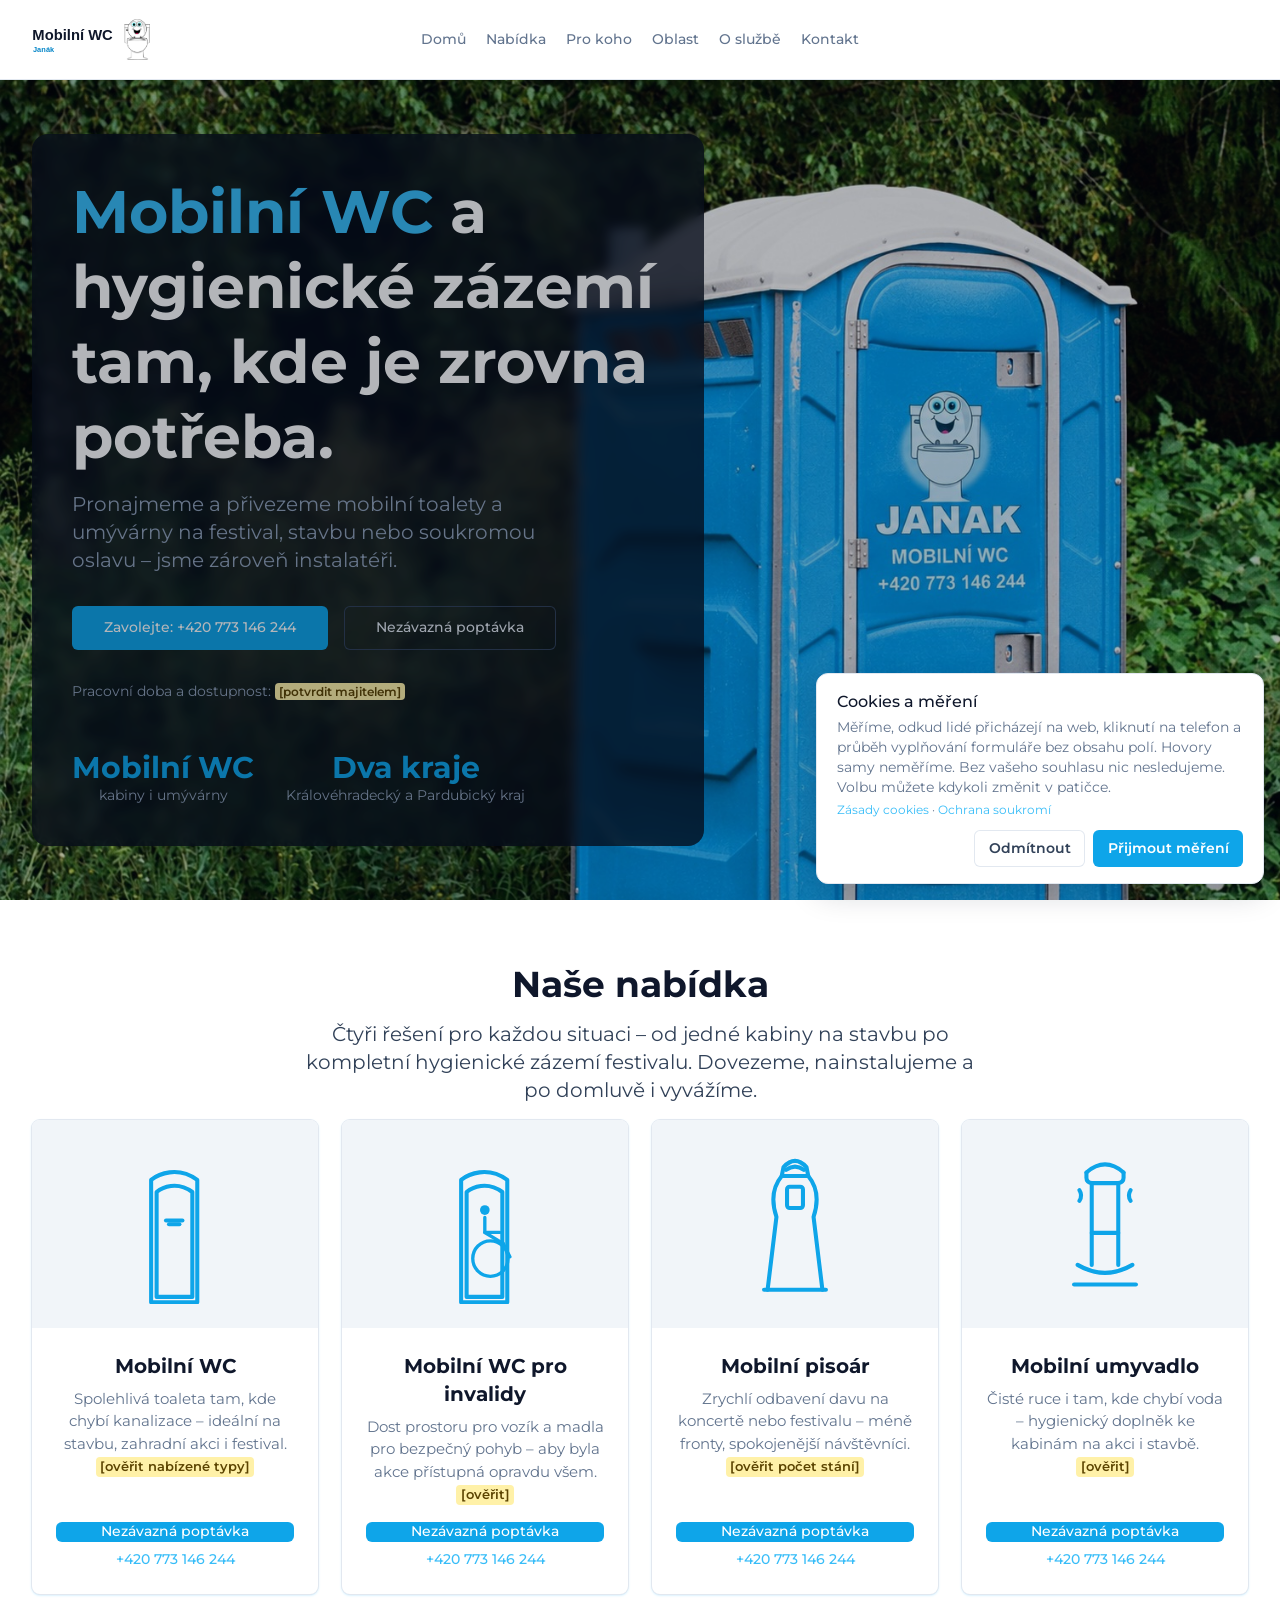
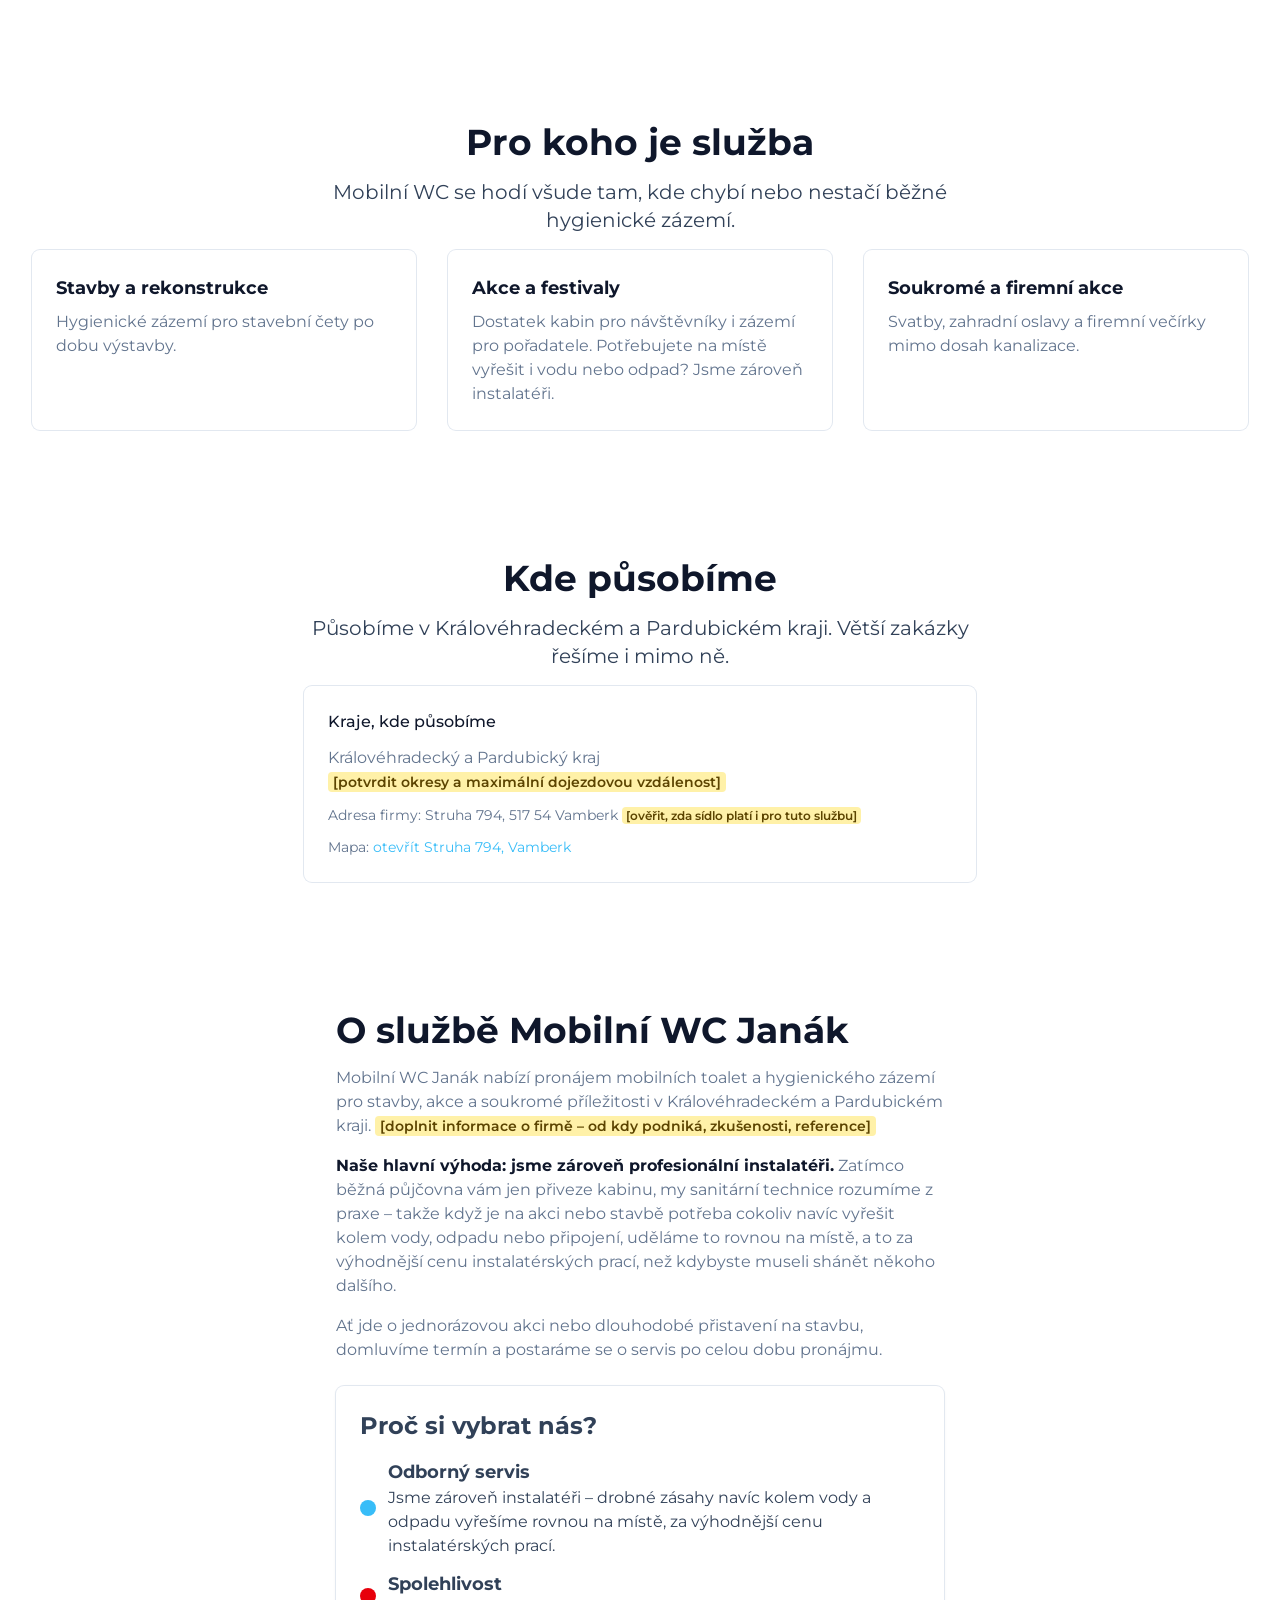
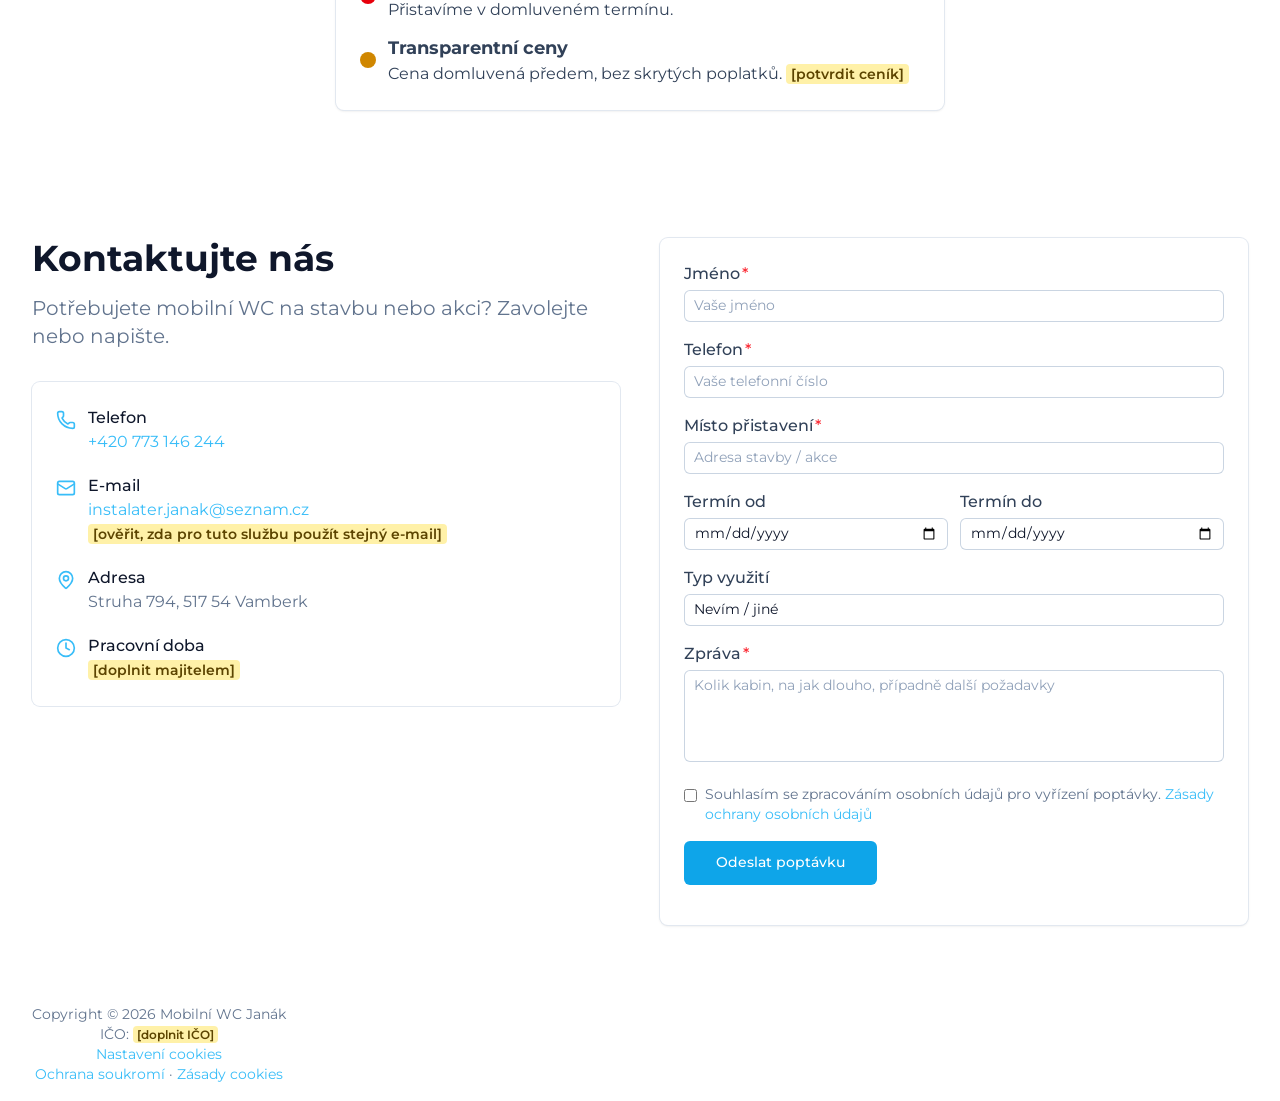
==== index.html @ 4fee7887 "Piktogramy ve stylu wcmarket.cz - tenky obrys, dvojita silueta dveri, vlastni kresba" ====
<!doctype html>
<html lang="cs-CZ">
<head>
<meta charset="utf-8">
<meta name="viewport" content="width=device-width, initial-scale=1">
<meta name="robots" content="noindex, nofollow">
<title>Mobilní WC a hygienické zázemí – Královéhradecký a Pardubický kraj | Mobilní WC Janák</title>
<meta name="description" content="Pronájem mobilních WC kabin a hygienického zázemí pro stavby, akce a soukromé příležitosti v Královéhradeckém a Pardubickém kraji. Zavolejte na +420 773 146 244.">
<link rel="icon" type="image/png" sizes="32x32" href="assets/img/favicon-32x32.png">
<link rel="icon" type="image/png" sizes="16x16" href="assets/img/favicon-16x16.png">
<link rel="apple-touch-icon" sizes="180x180" href="assets/img/apple-touch-icon.png">
<link rel="stylesheet" href="assets/css/entry.css">
<link rel="stylesheet" href="assets/css/inline.css">
<link rel="stylesheet" href="assets/css/navrh.css?v=13">
<script src="assets/js/mereni.js" defer></script>
<script src="assets/js/navrh.js" defer></script>
<script type="application/ld+json">{"@context": "https://schema.org", "@type": "LocalBusiness", "name": "Mobilní WC Janák", "telephone": "+420773146244", "email": "instalater.janak@seznam.cz", "address": {"@type": "PostalAddress", "streetAddress": "Struha 794", "addressLocality": "Vamberk", "postalCode": "517 54", "addressCountry": "CZ"}, "url": "https://www.mobilni-wc-janak.cz/", "areaServed": [{"@type": "AdministrativeArea", "name": "Královéhradecký kraj"}, {"@type": "AdministrativeArea", "name": "Pardubický kraj"}]}</script>
</head>
<body data-consent="unset">
<div id="app" class="isolate">

<header class="bg-default/75 backdrop-blur border-b border-default h-(--ui-header-height) sticky top-0 z-50">
  <div class="w-full max-w-(--ui-container) mx-auto px-4 sm:px-6 lg:px-8 flex items-center justify-between gap-3 h-full">
    <div class="lg:flex-1 flex items-center gap-1.5">
      <a href="index.html" aria-label="Mobilní WC Janák" class="focus-visible:outline-primary shrink-0 flex items-center">
        <img src="assets/img/logo-janak.svg" alt="Mobilní WC Janák" class="h-12 w-auto">
      </a>
    </div>
    <div class="hidden lg:flex">
      <nav class="relative gap-1.5 items-center justify-between hidden lg:flex" aria-label="Hlavní">
        <ul class="isolate min-w-0 flex items-center">
          <li class="min-w-0 py-2"><a href="index.html" class="group relative w-full flex items-center gap-1.5 font-medium text-sm px-2.5 py-1.5 text-muted hover:text-primary transition-colors"><span class="truncate">Domů</span></a></li>
          <li class="min-w-0 py-2"><a href="#nabidka" class="group relative w-full flex items-center gap-1.5 font-medium text-sm px-2.5 py-1.5 text-muted hover:text-primary transition-colors"><span class="truncate">Nabídka</span></a></li>
          <li class="min-w-0 py-2"><a href="#pro-koho" class="group relative w-full flex items-center gap-1.5 font-medium text-sm px-2.5 py-1.5 text-muted hover:text-primary transition-colors"><span class="truncate">Pro koho</span></a></li>
          <li class="min-w-0 py-2"><a href="#oblast" class="group relative w-full flex items-center gap-1.5 font-medium text-sm px-2.5 py-1.5 text-muted hover:text-primary transition-colors"><span class="truncate">Oblast</span></a></li>
          <li class="min-w-0 py-2"><a href="#o-nas" class="group relative w-full flex items-center gap-1.5 font-medium text-sm px-2.5 py-1.5 text-muted hover:text-primary transition-colors"><span class="truncate">O službě</span></a></li>
          <li class="min-w-0 py-2"><a href="#kontakt" class="group relative w-full flex items-center gap-1.5 font-medium text-sm px-2.5 py-1.5 text-muted hover:text-primary transition-colors"><span class="truncate">Kontakt</span></a></li>
        </ul>
      </nav>
    </div>
    <div class="flex items-center justify-end lg:flex-1 gap-1.5">
      <a href="tel:+420773146244" data-tel-loc="header" class="hidden sm:inline-flex items-center px-2.5 py-1.5 rounded-md text-sm font-medium text-primary hover:bg-elevated transition-colors">
        <span class="iconify i-lucide:phone size-4 bg-primary mr-1.5" aria-hidden="true"></span>+420 773 146 244
      </a>
      <button type="button" aria-label="Otevřít menu" aria-expanded="false" aria-controls="mobile-nav" data-menu-toggle class="rounded-md font-medium inline-flex items-center text-sm gap-1.5 text-default hover:bg-elevated active:bg-elevated focus:outline-none p-1.5 lg:hidden -me-1.5">
        <span class="iconify i-lucide:menu shrink-0 size-5" aria-hidden="true"></span>
      </button>
    </div>
  </div>
</header>
<nav id="mobile-nav" class="mobile-nav" aria-label="Mobilní menu" hidden>
  <a href="index.html">Domů</a>
  <a href="#nabidka">Nabídka</a>
  <a href="#pro-koho">Pro koho</a>
  <a href="#oblast">Oblast</a>
  <a href="#o-nas">O službě</a>
  <a href="#kontakt">Kontakt</a>
</nav>

<main class="min-h-[calc(100vh-var(--ui-header-height))]">

  <!-- HERO -->
  <section class="hero-photo relative isolate overflow-hidden">
    <img src="assets/img/hero-wc-real.jpg?v=9" alt="Mobilní WC Janák – reálná kabina s logem" class="hero-photo__bg">
    <div class="hero-photo__overlay" aria-hidden="true"></div>
    <div class="dark relative z-10 w-full max-w-(--ui-container) mx-auto px-4 sm:px-6 lg:px-8 min-h-[calc(100vh-var(--ui-header-height))] grid grid-cols-1 items-center gap-8">
      <div class="space-y-8 max-w-2xl hero-photo__panel">
        <div class="space-y-4">
          <h1 class="text-4xl md:text-6xl font-bold text-highlighted leading-tight"><span class="text-primary relative">Mobilní WC</span> a hygienické zázemí tam, kde je zrovna potřeba.</h1>
          <p class="text-xl text-muted max-w-lg">Pronajmeme a přivezeme mobilní toalety a umývárny na festival, stavbu nebo soukromou oslavu – jsme zároveň instalatéři.</p>
        </div>
        <div class="flex flex-col sm:flex-row gap-4 items-start">
          <a href="tel:+420773146244" data-tel-loc="hero" class="inline-flex items-center justify-center gap-2 whitespace-nowrap text-sm font-medium transition-colors h-11 rounded-md px-8 bg-blue-600 hover:bg-blue-700 text-white">Zavolejte: +420 773 146 244</a>
          <a href="#kontakt" data-cta="hero_poptavka" class="inline-flex items-center justify-center gap-2 whitespace-nowrap text-sm font-medium transition-colors h-11 rounded-md px-8 ring ring-inset ring-accented text-default hover:bg-elevated">Nezávazná poptávka</a>
        </div>
        <p class="text-sm text-muted">Pracovní doba a dostupnost: <span class="ov" title="Otevřený bod – ověřit před spuštěním">[potvrdit majitelem]</span></p>
        <div class="flex flex-wrap gap-x-8 gap-y-4 pt-4 justify-center sm:justify-start">
          <div class="text-center sm:text-left"><div class="text-3xl font-bold text-blue-600">Mobilní WC</div><div class="text-sm text-muted">kabiny i umývárny</div></div>
          <div class="text-center sm:text-left"><div class="text-3xl font-bold text-blue-600">Dva kraje</div><div class="text-sm text-muted">Královéhradecký a Pardubický kraj</div></div>
        </div>
      </div>
    </div>
  </section>

  <!-- NABÍDKA -->
  <section id="nabidka" class="my-8 lg:my-0 py-12 lg:py-16 grid items-center scroll-mt-[var(--ui-header-height)]">
    <div class="w-full max-w-(--ui-container) mx-auto px-4 sm:px-6 lg:px-8">
      <h2 class="text-4xl text-center font-bold text-highlighted">Naše nabídka</h2>
      <p class="text-center text-xl my-4 max-w-2xl mx-auto">Čtyři řešení pro každou situaci – od jedné kabiny na stavbu po kompletní hygienické zázemí festivalu. Dovezeme, nainstalujeme a po domluvě i vyvážíme.</p>
      <div class="relative grid grid-cols-1 sm:grid-cols-2 lg:grid-cols-4 gap-6">

        <div class="relative flex flex-col rounded-lg bg-default ring ring-default shadow hover:-translate-0.5 hover:shadow-xl transition duration-300 ease-in-out shadow-blue-200 overflow-hidden">
          <div class="bg-elevated flex items-center justify-center p-6"><img src="assets/img/icon-wc.svg?v=5" alt="Mobilní WC Janák" class="h-40 w-auto"></div>
          <div class="flex flex-col flex-1 gap-2 p-4 sm:p-6 text-center">
            <h3 class="text-xl font-bold text-highlighted">Mobilní WC</h3>
            <p class="text-[15px] text-muted flex-1">Spolehlivá toaleta tam, kde chybí kanalizace – ideální na stavbu, zahradní akci i festival. <span class="ov" title="Otevřený bod – ověřit před spuštěním">[ověřit nabízené typy]</span></p>
            <a href="#kontakt" data-cta="nabidka_wc" class="inline-flex items-center justify-center gap-2 whitespace-nowrap text-sm font-medium transition-colors h-10 rounded-md px-4 bg-blue-600 hover:bg-blue-700 text-white w-full mt-2">Nezávazná poptávka</a>
            <a href="tel:+420773146244" data-tel-loc="nabidka_wc" class="inline-flex items-center justify-center gap-1.5 text-sm font-medium text-primary hover:underline">+420 773 146 244</a>
          </div>
        </div>

        <div class="relative flex flex-col rounded-lg bg-default ring ring-default shadow hover:-translate-0.5 hover:shadow-xl transition duration-300 ease-in-out shadow-blue-200 overflow-hidden">
          <div class="bg-elevated flex items-center justify-center p-6"><img src="assets/img/icon-invalid.svg?v=5" alt="Mobilní WC pro invalidy Janák" class="h-40 w-auto"></div>
          <div class="flex flex-col flex-1 gap-2 p-4 sm:p-6 text-center">
            <h3 class="text-xl font-bold text-highlighted">Mobilní WC pro invalidy</h3>
            <p class="text-[15px] text-muted flex-1">Dost prostoru pro vozík a madla pro bezpečný pohyb – aby byla akce přístupná opravdu všem. <span class="ov" title="Otevřený bod – ověřit před spuštěním">[ověřit]</span></p>
            <a href="#kontakt" data-cta="nabidka_invalid" class="inline-flex items-center justify-center gap-2 whitespace-nowrap text-sm font-medium transition-colors h-10 rounded-md px-4 bg-blue-600 hover:bg-blue-700 text-white w-full mt-2">Nezávazná poptávka</a>
            <a href="tel:+420773146244" data-tel-loc="nabidka_invalid" class="inline-flex items-center justify-center gap-1.5 text-sm font-medium text-primary hover:underline">+420 773 146 244</a>
          </div>
        </div>

        <div class="relative flex flex-col rounded-lg bg-default ring ring-default shadow hover:-translate-0.5 hover:shadow-xl transition duration-300 ease-in-out shadow-blue-200 overflow-hidden">
          <div class="bg-elevated flex items-center justify-center p-6"><img src="assets/img/icon-pisoar.svg?v=5" alt="Mobilní pisoár Janák" class="h-40 w-auto"></div>
          <div class="flex flex-col flex-1 gap-2 p-4 sm:p-6 text-center">
            <h3 class="text-xl font-bold text-highlighted">Mobilní pisoár</h3>
            <p class="text-[15px] text-muted flex-1">Zrychlí odbavení davu na koncertě nebo festivalu – méně fronty, spokojenější návštěvníci. <span class="ov" title="Otevřený bod – ověřit před spuštěním">[ověřit počet stání]</span></p>
            <a href="#kontakt" data-cta="nabidka_pisoar" class="inline-flex items-center justify-center gap-2 whitespace-nowrap text-sm font-medium transition-colors h-10 rounded-md px-4 bg-blue-600 hover:bg-blue-700 text-white w-full mt-2">Nezávazná poptávka</a>
            <a href="tel:+420773146244" data-tel-loc="nabidka_pisoar" class="inline-flex items-center justify-center gap-1.5 text-sm font-medium text-primary hover:underline">+420 773 146 244</a>
          </div>
        </div>

        <div class="relative flex flex-col rounded-lg bg-default ring ring-default shadow hover:-translate-0.5 hover:shadow-xl transition duration-300 ease-in-out shadow-blue-200 overflow-hidden">
          <div class="bg-elevated flex items-center justify-center p-6"><img src="assets/img/icon-umyvadlo.svg?v=5" alt="Mobilní umyvadlo Janák" class="h-40 w-auto"></div>
          <div class="flex flex-col flex-1 gap-2 p-4 sm:p-6 text-center">
            <h3 class="text-xl font-bold text-highlighted">Mobilní umyvadlo</h3>
            <p class="text-[15px] text-muted flex-1">Čisté ruce i tam, kde chybí voda – hygienický doplněk ke kabinám na akci i stavbě. <span class="ov" title="Otevřený bod – ověřit před spuštěním">[ověřit]</span></p>
            <a href="#kontakt" data-cta="nabidka_umyvadlo" class="inline-flex items-center justify-center gap-2 whitespace-nowrap text-sm font-medium transition-colors h-10 rounded-md px-4 bg-blue-600 hover:bg-blue-700 text-white w-full mt-2">Nezávazná poptávka</a>
            <a href="tel:+420773146244" data-tel-loc="nabidka_umyvadlo" class="inline-flex items-center justify-center gap-1.5 text-sm font-medium text-primary hover:underline">+420 773 146 244</a>
          </div>
        </div>

      </div>
    </div>
  </section>

  <!-- PRO KOHO -->
  <section id="pro-koho" class="my-8 lg:my-0 py-12 lg:py-16 grid items-center scroll-mt-[var(--ui-header-height)]">
    <div class="w-full max-w-(--ui-container) mx-auto px-4 sm:px-6 lg:px-8">
      <h2 class="text-4xl text-center font-bold text-highlighted">Pro koho je služba</h2>
      <p class="text-center text-xl my-4 max-w-2xl mx-auto">Mobilní WC se hodí všude tam, kde chybí nebo nestačí běžné hygienické zázemí.</p>
      <div class="grid grid-cols-1 sm:grid-cols-3 gap-8">
        <div class="ring ring-default rounded-lg bg-default p-6 space-y-2">
          <h3 class="text-lg font-bold text-highlighted">Stavby a rekonstrukce</h3>
          <p class="text-muted">Hygienické zázemí pro stavební čety po dobu výstavby.</p>
        </div>
        <div class="ring ring-default rounded-lg bg-default p-6 space-y-2">
          <h3 class="text-lg font-bold text-highlighted">Akce a festivaly</h3>
          <p class="text-muted">Dostatek kabin pro návštěvníky i zázemí pro pořadatele. Potřebujete na místě vyřešit i vodu nebo odpad? Jsme zároveň instalatéři.</p>
        </div>
        <div class="ring ring-default rounded-lg bg-default p-6 space-y-2">
          <h3 class="text-lg font-bold text-highlighted">Soukromé a firemní akce</h3>
          <p class="text-muted">Svatby, zahradní oslavy a firemní večírky mimo dosah kanalizace.</p>
        </div>
      </div>
    </div>
  </section>

  <!-- OBLAST -->
  <section id="oblast" class="my-8 lg:my-0 py-12 lg:py-16 grid items-center scroll-mt-[var(--ui-header-height)]">
    <div class="w-full max-w-(--ui-container) mx-auto px-4 sm:px-6 lg:px-8">
      <h2 class="text-4xl text-center font-bold text-highlighted">Kde působíme</h2>
      <p class="text-center text-xl my-4 max-w-2xl mx-auto">Působíme v Královéhradeckém a Pardubickém kraji. Větší zakázky řešíme i mimo ně.</p>
      <div class="ring ring-default rounded-lg bg-default p-6 max-w-2xl mx-auto space-y-3">
        <div class="font-medium text-highlighted">Kraje, kde působíme</div>
        <p class="text-muted">Královéhradecký a Pardubický kraj <span class="ov" title="Otevřený bod – ověřit před spuštěním">[potvrdit okresy a maximální dojezdovou vzdálenost]</span></p>
        <p class="text-sm text-muted">Adresa firmy: Struha 794, 517 54 Vamberk <span class="ov" title="Otevřený bod – ověřit před spuštěním">[ověřit, zda sídlo platí i pro tuto službu]</span></p>
        <p class="text-sm text-muted">Mapa: <a href="https://www.openstreetmap.org/search?query=Struha%20794%2C%20Vamberk" target="_blank" rel="noopener" class="text-primary hover:underline">otevřít Struha 794, Vamberk</a></p>
      </div>
    </div>
  </section>

  <!-- O SLUŽBĚ -->
  <section id="o-nas" class="my-8 lg:my-0 py-12 lg:py-16 grid items-center scroll-mt-[var(--ui-header-height)]">
    <div class="w-full max-w-(--ui-container) mx-auto px-4 sm:px-6 lg:px-8 max-w-2xl">
      <h2 class="text-4xl font-bold text-highlighted">O službě Mobilní WC Janák</h2>
      <p class="my-4 text-muted">Mobilní WC Janák nabízí pronájem mobilních toalet a hygienického zázemí pro stavby, akce a soukromé příležitosti v Královéhradeckém a Pardubickém kraji. <span class="ov" title="Otevřený bod – ověřit před spuštěním">[doplnit informace o firmě – od kdy podniká, zkušenosti, reference]</span></p>
      <p class="my-4 text-muted"><strong class="text-highlighted">Naše hlavní výhoda: jsme zároveň profesionální instalatéři.</strong> Zatímco běžná půjčovna vám jen přiveze kabinu, my sanitární technice rozumíme z praxe – takže když je na akci nebo stavbě potřeba cokoliv navíc vyřešit kolem vody, odpadu nebo připojení, uděláme to rovnou na místě, a to za výhodnější cenu instalatérských prací, než kdybyste museli shánět někoho dalšího.</p>
      <p class="my-4 text-muted">Ať jde o jednorázovou akci nebo dlouhodobé přistavení na stavbu, domluvíme termín a postaráme se o servis po celou dobu pronájmu.</p>
      <div class="ring ring-default rounded-lg bg-default p-6 mt-6 shadow">
        <h3 class="text-2xl font-bold mb-4">Proč si vybrat nás?</h3>
        <ul class="space-y-3">
          <li class="flex items-center gap-3"><span class="size-4 rounded-full bg-primary shrink-0"></span><div><h4 class="text-lg font-bold">Odborný servis</h4><p>Jsme zároveň instalatéři – drobné zásahy navíc kolem vody a odpadu vyřešíme rovnou na místě, za výhodnější cenu instalatérských prací.</p></div></li>
          <li class="flex items-center gap-3"><span class="size-4 rounded-full bg-red-600 shrink-0"></span><div><h4 class="text-lg font-bold">Spolehlivost</h4><p>Přistavíme v domluveném termínu.</p></div></li>
          <li class="flex items-center gap-3"><span class="size-4 rounded-full bg-yellow-600 shrink-0"></span><div><h4 class="text-lg font-bold">Transparentní ceny</h4><p>Cena domluvená předem, bez skrytých poplatků. <span class="ov" title="Otevřený bod – ověřit před spuštěním">[potvrdit ceník]</span></p></div></li>
        </ul>
      </div>
    </div>
  </section>

  <!-- KONTAKT -->
  <section id="kontakt" class="my-8 lg:my-0 py-12 lg:py-16 grid items-center scroll-mt-[var(--ui-header-height)]">
    <div class="w-full max-w-(--ui-container) mx-auto px-4 sm:px-6 lg:px-8 grid lg:grid-cols-2 gap-10 items-start">
      <div class="space-y-8">
        <div>
          <h2 class="text-4xl font-bold text-highlighted">Kontaktujte nás</h2>
          <p class="text-xl my-4 text-muted">Potřebujete mobilní WC na stavbu nebo akci? Zavolejte nebo napište.</p>
        </div>
        <div class="space-y-5 ring ring-default rounded-lg bg-default p-4 sm:p-6">
          <div class="flex items-start gap-3"><span class="iconify i-lucide:phone size-5 bg-primary shrink-0 mt-1" aria-hidden="true"></span><div><div class="font-medium text-highlighted">Telefon</div><div class="text-muted"><a href="tel:+420773146244" data-tel-loc="kontakt" class="text-primary hover:underline">+420 773 146 244</a></div></div></div>
          <div class="flex items-start gap-3"><span class="iconify i-lucide:mail size-5 bg-primary shrink-0 mt-1" aria-hidden="true"></span><div><div class="font-medium text-highlighted">E-mail</div><div class="text-muted"><a href="mailto:instalater.janak@seznam.cz" data-email-loc="kontakt" class="text-primary hover:underline">instalater.janak@seznam.cz</a> <span class="ov" title="Otevřený bod – ověřit před spuštěním">[ověřit, zda pro tuto službu použít stejný e-mail]</span></div></div></div>
          <div class="flex items-start gap-3"><span class="iconify i-lucide:map-pin size-5 bg-primary shrink-0 mt-1" aria-hidden="true"></span><div><div class="font-medium text-highlighted">Adresa</div><div class="text-muted">Struha 794, 517 54 Vamberk</div></div></div>
          <div class="flex items-start gap-3"><span class="iconify i-lucide:clock-4 size-5 bg-primary shrink-0 mt-1" aria-hidden="true"></span><div><div class="font-medium text-highlighted">Pracovní doba</div><div class="text-muted"><span class="ov" title="Otevřený bod – ověřit před spuštěním">[doplnit majitelem]</span></div></div></div>
        </div>
      </div>
      <div class="space-y-4">
        <form data-lead-form data-form-type="web" class="space-y-4 ring ring-default rounded-lg bg-default p-4 sm:p-6 shadow">
          <div>
            <label for="f-name" class="block font-medium text-default after:content-['*'] after:ms-0.5 after:text-error">Jméno</label>
            <div class="mt-1"><input id="f-name" name="name" type="text" required autocomplete="name" placeholder="Vaše jméno" class="w-full rounded-md border-0 appearance-none placeholder:text-dimmed focus:outline-none transition-colors px-2.5 py-1.5 text-sm text-highlighted bg-default ring ring-inset ring-accented focus-visible:ring-2 focus-visible:ring-inset focus-visible:ring-primary"></div>
          </div>
          <div>
            <label for="f-tel" class="block font-medium text-default after:content-['*'] after:ms-0.5 after:text-error">Telefon</label>
            <div class="mt-1"><input id="f-tel" name="phone" type="tel" required autocomplete="tel" placeholder="Vaše telefonní číslo" class="w-full rounded-md border-0 appearance-none placeholder:text-dimmed focus:outline-none transition-colors px-2.5 py-1.5 text-sm text-highlighted bg-default ring ring-inset ring-accented focus-visible:ring-2 focus-visible:ring-inset focus-visible:ring-primary"></div>
          </div>
          <div>
            <label for="f-addr" class="block font-medium text-default after:content-['*'] after:ms-0.5 after:text-error">Místo přistavení</label>
            <div class="mt-1"><input id="f-addr" name="address" type="text" required placeholder="Adresa stavby / akce" class="w-full rounded-md border-0 appearance-none placeholder:text-dimmed focus:outline-none transition-colors px-2.5 py-1.5 text-sm text-highlighted bg-default ring ring-inset ring-accented focus-visible:ring-2 focus-visible:ring-inset focus-visible:ring-primary"></div>
          </div>
          <div class="grid grid-cols-2 gap-3">
            <div>
              <label for="f-od" class="block font-medium text-default">Termín od</label>
              <div class="mt-1"><input id="f-od" name="date_from" type="date" class="w-full rounded-md border-0 appearance-none focus:outline-none transition-colors px-2.5 py-1.5 text-sm text-highlighted bg-default ring ring-inset ring-accented focus-visible:ring-2 focus-visible:ring-inset focus-visible:ring-primary"></div>
            </div>
            <div>
              <label for="f-do" class="block font-medium text-default">Termín do</label>
              <div class="mt-1"><input id="f-do" name="date_to" type="date" class="w-full rounded-md border-0 appearance-none focus:outline-none transition-colors px-2.5 py-1.5 text-sm text-highlighted bg-default ring ring-inset ring-accented focus-visible:ring-2 focus-visible:ring-inset focus-visible:ring-primary"></div>
            </div>
          </div>
          <div>
            <label for="f-svc" class="block font-medium text-default">Typ využití</label>
            <div class="mt-1"><select id="f-svc" name="service" class="w-full rounded-md border-0 appearance-none focus:outline-none transition-colors px-2.5 py-1.5 text-sm text-highlighted bg-default ring ring-inset ring-accented focus-visible:ring-2 focus-visible:ring-inset focus-visible:ring-primary"><option value="">Nevím / jiné</option><option>Stavba</option><option>Akce / festival</option><option>Soukromá akce</option></select></div>
          </div>
          <div>
            <label for="f-msg" class="block font-medium text-default after:content-['*'] after:ms-0.5 after:text-error">Zpráva</label>
            <div class="mt-1"><textarea id="f-msg" name="message" rows="4" required placeholder="Kolik kabin, na jak dlouho, případně další požadavky" class="w-full rounded-md border-0 appearance-none placeholder:text-dimmed focus:outline-none transition-colors px-2.5 py-1.5 text-sm text-highlighted bg-default ring ring-inset ring-accented focus-visible:ring-2 focus-visible:ring-inset focus-visible:ring-primary resize-none"></textarea></div>
          </div>
          <div class="flex items-start gap-2 text-sm">
            <input id="f-gdpr" name="gdpr" type="checkbox" required class="mt-1">
            <label for="f-gdpr" class="text-muted">Souhlasím se zpracováním osobních údajů pro vyřízení poptávky. <a href="ochrana-soukromi.html" class="text-primary hover:underline">Zásady ochrany osobních údajů</a></label>
          </div>
          <button type="submit" class="inline-flex items-center justify-center gap-2 whitespace-nowrap text-sm font-medium transition-colors h-11 rounded-md px-8 bg-blue-600 hover:bg-blue-700 text-white w-full sm:w-auto">Odeslat poptávku</button>
          <p data-thanks hidden class="text-sm text-highlighted" role="status">Děkujeme, poptávku jsme přijali. <span class="ov" title="Otevřený bod – ověřit před spuštěním">[prototyp: zpráva se nikam neodeslala]</span></p>
        </form>
      </div>
    </div>
  </section>

</main>

<footer>
  <div class="w-full max-w-(--ui-container) mx-auto px-4 sm:px-6 lg:px-8 py-8 lg:py-4 lg:flex lg:items-center lg:justify-between lg:gap-x-3">
    <div class="flex items-center justify-center lg:justify-start gap-x-1.5 flex-col">
      <p class="text-muted text-sm">Copyright © 2026 Mobilní WC Janák</p>
      <p class="text-muted text-sm">IČO: <span class="ov" title="Otevřený bod – ověřit před spuštěním">[doplnit IČO]</span></p>
      <p class="text-muted text-sm"><button type="button" data-cookie-reset class="text-primary hover:underline">Nastavení cookies</button></p>
      <p class="text-muted text-sm"><a href="ochrana-soukromi.html" class="text-primary hover:underline">Ochrana soukromí</a> · <a href="zasady-cookies.html" class="text-primary hover:underline">Zásady cookies</a></p>
    </div>
  </div>
</footer>

<div class="call-bar" role="region" aria-label="Rychlý kontakt">
  <a href="tel:+420773146244" data-tel-loc="sticky" class="call-bar__call">Zavolat</a>
  <a href="#kontakt" data-cta="sticky_poptavka" class="call-bar__form">Poptávka</a>
</div>

<div class="cookie-banner" role="dialog" aria-label="Cookies a měření" hidden>
  <div class="cookie-banner__text">
    <p class="font-medium text-highlighted">Cookies a měření</p>
    <p class="text-sm text-muted">Měříme, odkud lidé přicházejí na web, kliknutí na telefon a průběh vyplňování formuláře bez obsahu polí. Hovory samy neměříme. Bez vašeho souhlasu nic nesledujeme. Volbu můžete kdykoli změnit v patičce.</p>
    <p class="text-xs text-muted"><a href="zasady-cookies.html" class="text-primary hover:underline">Zásady cookies</a> · <a href="ochrana-soukromi.html" class="text-primary hover:underline">Ochrana soukromí</a></p>
  </div>
  <div class="cookie-banner__btns">
    <button type="button" data-consent-set="denied" class="cookie-btn cookie-btn--ghost">Odmítnout</button>
    <button type="button" data-consent-set="granted" class="cookie-btn">Přijmout měření</button>
  </div>
</div>

</div>
</body>
</html>
---- assets/css/entry.css ----
@font-face{font-family:Montserrat;src:local("Montserrat Regular Italic"),local("Montserrat Italic"),url(../fonts/oL9oUaLmvLy7CrMG_SR3Fe6pqVg2KVUvBeBWK1Z8fAU-2qQDlkXy7KoEEUWjzNDBkO9p1KBqOuLPzdwtdWtfEnY.woff2) format(woff2);font-display:swap;unicode-range:U+0460-052F,U+1C80-1C8A,U+20B4,U+2DE0-2DFF,U+A640-A69F,U+FE2E-FE2F;font-weight:400;font-style:italic}@font-face{font-family:"Montserrat Fallback: Arial";src:local("Arial");size-adjust:112.8307%;ascent-override:85.7923%;descent-override:22.2457%;line-gap-override:0%}@font-face{font-family:Montserrat;src:local("Montserrat Regular Italic"),local("Montserrat Italic"),url(../fonts/CM_twa05vt7xco9pt30t57nLArN5dw2FYrsrzAIppG4-v7xEiB_qJOqfQuC__igAjV0Vz4JwloD_OMG9IvzO0UI.woff2) format(woff2);font-display:swap;unicode-range:U+0301,U+0400-045F,U+0490-0491,U+04B0-04B1,U+2116;font-weight:400;font-style:italic}@font-face{font-family:Montserrat;src:local("Montserrat Regular Italic"),local("Montserrat Italic"),url(../fonts/_xcHwxJLGf7ifp8FnvTVDxtoVwCyzW_HSM_SyMof_Kg-hMXHt7xeUJqdfdqNmt_p7UZYvX5NyqC9Z_3xDV5F6n8.woff2) format(woff2);font-display:swap;unicode-range:U+0102-0103,U+0110-0111,U+0128-0129,U+0168-0169,U+01A0-01A1,U+01AF-01B0,U+0300-0301,U+0303-0304,U+0308-0309,U+0323,U+0329,U+1EA0-1EF9,U+20AB;font-weight:400;font-style:italic}@font-face{font-family:Montserrat;src:local("Montserrat Regular Italic"),local("Montserrat Italic"),url(../fonts/3DwwVWV4U9sObPebMl7uw9dMrVM33Xk-kf7censDokk-tLNtvFz06Qu5qJNl1iaTV83OKJPdZzFrSgoy6lIWsZQ.woff2) format(woff2);font-display:swap;unicode-range:U+0100-02BA,U+02BD-02C5,U+02C7-02CC,U+02CE-02D7,U+02DD-02FF,U+0304,U+0308,U+0329,U+1D00-1DBF,U+1E00-1E9F,U+1EF2-1EFF,U+2020,U+20A0-20AB,U+20AD-20C0,U+2113,U+2C60-2C7F,U+A720-A7FF;font-weight:400;font-style:italic}@font-face{font-family:Montserrat;src:local("Montserrat Regular Italic"),local("Montserrat Italic"),url(../fonts/W5WywcATsYlevYR0RUesn5Ak8T4kswOyfm7lhtAXNcc-D9M0wN_-eoaFS4k2e5OxLZt7cpo0pAltPY2jLizBWE0.woff2) format(woff2);font-display:swap;unicode-range:U+0000-00FF,U+0131,U+0152-0153,U+02BB-02BC,U+02C6,U+02DA,U+02DC,U+0304,U+0308,U+0329,U+2000-206F,U+20AC,U+2122,U+2191,U+2193,U+2212,U+2215,U+FEFF,U+FFFD;font-weight:400;font-style:italic}@font-face{font-family:Montserrat;src:local("Montserrat Medium Italic"),url(../fonts/oL9oUaLmvLy7CrMG_SR3Fe6pqVg2KVUvBeBWK1Z8fAU-2qQDlkXy7KoEEUWjzNDBkO9p1KBqOuLPzdwtdWtfEnY.woff2) format(woff2);font-display:swap;unicode-range:U+0460-052F,U+1C80-1C8A,U+20B4,U+2DE0-2DFF,U+A640-A69F,U+FE2E-FE2F;font-weight:500;font-style:italic}@font-face{font-family:Montserrat;src:local("Montserrat Medium Italic"),url(../fonts/CM_twa05vt7xco9pt30t57nLArN5dw2FYrsrzAIppG4-v7xEiB_qJOqfQuC__igAjV0Vz4JwloD_OMG9IvzO0UI.woff2) format(woff2);font-display:swap;unicode-range:U+0301,U+0400-045F,U+0490-0491,U+04B0-04B1,U+2116;font-weight:500;font-style:italic}@font-face{font-family:Montserrat;src:local("Montserrat Medium Italic"),url(../fonts/_xcHwxJLGf7ifp8FnvTVDxtoVwCyzW_HSM_SyMof_Kg-hMXHt7xeUJqdfdqNmt_p7UZYvX5NyqC9Z_3xDV5F6n8.woff2) format(woff2);font-display:swap;unicode-range:U+0102-0103,U+0110-0111,U+0128-0129,U+0168-0169,U+01A0-01A1,U+01AF-01B0,U+0300-0301,U+0303-0304,U+0308-0309,U+0323,U+0329,U+1EA0-1EF9,U+20AB;font-weight:500;font-style:italic}@font-face{font-family:Montserrat;src:local("Montserrat Medium Italic"),url(../fonts/3DwwVWV4U9sObPebMl7uw9dMrVM33Xk-kf7censDokk-tLNtvFz06Qu5qJNl1iaTV83OKJPdZzFrSgoy6lIWsZQ.woff2) format(woff2);font-display:swap;unicode-range:U+0100-02BA,U+02BD-02C5,U+02C7-02CC,U+02CE-02D7,U+02DD-02FF,U+0304,U+0308,U+0329,U+1D00-1DBF,U+1E00-1E9F,U+1EF2-1EFF,U+2020,U+20A0-20AB,U+20AD-20C0,U+2113,U+2C60-2C7F,U+A720-A7FF;font-weight:500;font-style:italic}@font-face{font-family:Montserrat;src:local("Montserrat Medium Italic"),url(../fonts/W5WywcATsYlevYR0RUesn5Ak8T4kswOyfm7lhtAXNcc-D9M0wN_-eoaFS4k2e5OxLZt7cpo0pAltPY2jLizBWE0.woff2) format(woff2);font-display:swap;unicode-range:U+0000-00FF,U+0131,U+0152-0153,U+02BB-02BC,U+02C6,U+02DA,U+02DC,U+0304,U+0308,U+0329,U+2000-206F,U+20AC,U+2122,U+2191,U+2193,U+2212,U+2215,U+FEFF,U+FFFD;font-weight:500;font-style:italic}@font-face{font-family:Montserrat;src:local("Montserrat SemiBold Italic"),url(../fonts/oL9oUaLmvLy7CrMG_SR3Fe6pqVg2KVUvBeBWK1Z8fAU-2qQDlkXy7KoEEUWjzNDBkO9p1KBqOuLPzdwtdWtfEnY.woff2) format(woff2);font-display:swap;unicode-range:U+0460-052F,U+1C80-1C8A,U+20B4,U+2DE0-2DFF,U+A640-A69F,U+FE2E-FE2F;font-weight:600;font-style:italic}@font-face{font-family:Montserrat;src:local("Montserrat SemiBold Italic"),url(../fonts/CM_twa05vt7xco9pt30t57nLArN5dw2FYrsrzAIppG4-v7xEiB_qJOqfQuC__igAjV0Vz4JwloD_OMG9IvzO0UI.woff2) format(woff2);font-display:swap;unicode-range:U+0301,U+0400-045F,U+0490-0491,U+04B0-04B1,U+2116;font-weight:600;font-style:italic}@font-face{font-family:Montserrat;src:local("Montserrat SemiBold Italic"),url(../fonts/_xcHwxJLGf7ifp8FnvTVDxtoVwCyzW_HSM_SyMof_Kg-hMXHt7xeUJqdfdqNmt_p7UZYvX5NyqC9Z_3xDV5F6n8.woff2) format(woff2);font-display:swap;unicode-range:U+0102-0103,U+0110-0111,U+0128-0129,U+0168-0169,U+01A0-01A1,U+01AF-01B0,U+0300-0301,U+0303-0304,U+0308-0309,U+0323,U+0329,U+1EA0-1EF9,U+20AB;font-weight:600;font-style:italic}@font-face{font-family:Montserrat;src:local("Montserrat SemiBold Italic"),url(../fonts/3DwwVWV4U9sObPebMl7uw9dMrVM33Xk-kf7censDokk-tLNtvFz06Qu5qJNl1iaTV83OKJPdZzFrSgoy6lIWsZQ.woff2) format(woff2);font-display:swap;unicode-range:U+0100-02BA,U+02BD-02C5,U+02C7-02CC,U+02CE-02D7,U+02DD-02FF,U+0304,U+0308,U+0329,U+1D00-1DBF,U+1E00-1E9F,U+1EF2-1EFF,U+2020,U+20A0-20AB,U+20AD-20C0,U+2113,U+2C60-2C7F,U+A720-A7FF;font-weight:600;font-style:italic}@font-face{font-family:Montserrat;src:local("Montserrat SemiBold Italic"),url(../fonts/W5WywcATsYlevYR0RUesn5Ak8T4kswOyfm7lhtAXNcc-D9M0wN_-eoaFS4k2e5OxLZt7cpo0pAltPY2jLizBWE0.woff2) format(woff2);font-display:swap;unicode-range:U+0000-00FF,U+0131,U+0152-0153,U+02BB-02BC,U+02C6,U+02DA,U+02DC,U+0304,U+0308,U+0329,U+2000-206F,U+20AC,U+2122,U+2191,U+2193,U+2212,U+2215,U+FEFF,U+FFFD;font-weight:600;font-style:italic}@font-face{font-family:Montserrat;src:local("Montserrat Bold Italic"),url(../fonts/oL9oUaLmvLy7CrMG_SR3Fe6pqVg2KVUvBeBWK1Z8fAU-2qQDlkXy7KoEEUWjzNDBkO9p1KBqOuLPzdwtdWtfEnY.woff2) format(woff2);font-display:swap;unicode-range:U+0460-052F,U+1C80-1C8A,U+20B4,U+2DE0-2DFF,U+A640-A69F,U+FE2E-FE2F;font-weight:700;font-style:italic}@font-face{font-family:Montserrat;src:local("Montserrat Bold Italic"),url(../fonts/CM_twa05vt7xco9pt30t57nLArN5dw2FYrsrzAIppG4-v7xEiB_qJOqfQuC__igAjV0Vz4JwloD_OMG9IvzO0UI.woff2) format(woff2);font-display:swap;unicode-range:U+0301,U+0400-045F,U+0490-0491,U+04B0-04B1,U+2116;font-weight:700;font-style:italic}@font-face{font-family:Montserrat;src:local("Montserrat Bold Italic"),url(../fonts/_xcHwxJLGf7ifp8FnvTVDxtoVwCyzW_HSM_SyMof_Kg-hMXHt7xeUJqdfdqNmt_p7UZYvX5NyqC9Z_3xDV5F6n8.woff2) format(woff2);font-display:swap;unicode-range:U+0102-0103,U+0110-0111,U+0128-0129,U+0168-0169,U+01A0-01A1,U+01AF-01B0,U+0300-0301,U+0303-0304,U+0308-0309,U+0323,U+0329,U+1EA0-1EF9,U+20AB;font-weight:700;font-style:italic}@font-face{font-family:Montserrat;src:local("Montserrat Bold Italic"),url(../fonts/3DwwVWV4U9sObPebMl7uw9dMrVM33Xk-kf7censDokk-tLNtvFz06Qu5qJNl1iaTV83OKJPdZzFrSgoy6lIWsZQ.woff2) format(woff2);font-display:swap;unicode-range:U+0100-02BA,U+02BD-02C5,U+02C7-02CC,U+02CE-02D7,U+02DD-02FF,U+0304,U+0308,U+0329,U+1D00-1DBF,U+1E00-1E9F,U+1EF2-1EFF,U+2020,U+20A0-20AB,U+20AD-20C0,U+2113,U+2C60-2C7F,U+A720-A7FF;font-weight:700;font-style:italic}@font-face{font-family:Montserrat;src:local("Montserrat Bold Italic"),url(../fonts/W5WywcATsYlevYR0RUesn5Ak8T4kswOyfm7lhtAXNcc-D9M0wN_-eoaFS4k2e5OxLZt7cpo0pAltPY2jLizBWE0.woff2) format(woff2);font-display:swap;unicode-range:U+0000-00FF,U+0131,U+0152-0153,U+02BB-02BC,U+02C6,U+02DA,U+02DC,U+0304,U+0308,U+0329,U+2000-206F,U+20AC,U+2122,U+2191,U+2193,U+2212,U+2215,U+FEFF,U+FFFD;font-weight:700;font-style:italic}@font-face{font-family:Montserrat;src:local("Montserrat Regular"),local("Montserrat"),url(../fonts/kAqF1Nn8c0M_yN37Gv3l3H44axPqV6NKOMC8twtQxLA-knz9_b1JFwfRG3Z81Zv09F2CKZGd0_qZYV2sla4Km_A.woff2) format(woff2);font-display:swap;unicode-range:U+0460-052F,U+1C80-1C8A,U+20B4,U+2DE0-2DFF,U+A640-A69F,U+FE2E-FE2F;font-weight:400;font-style:normal}@font-face{font-family:Montserrat;src:local("Montserrat Regular"),local("Montserrat"),url(../fonts/gr-f_oqydtTkXDIrcvO2V6lTg577tmEKlnOIwkPBKo4-WDQoptAu51cZNHwlKNv8q_DbjgFvbS15ja8uBZXj1NY.woff2) format(woff2);font-display:swap;unicode-range:U+0301,U+0400-045F,U+0490-0491,U+04B0-04B1,U+2116;font-weight:400;font-style:normal}@font-face{font-family:Montserrat;src:local("Montserrat Regular"),local("Montserrat"),url(../fonts/MZbCPvmRYotxUUvY6zU3ifP4mb57MYdnB7p1lkvl3kA-1HyY2oCjE6LsKd4ySSRPhX99z5a5Q2_VXyKbrOZVKrk.woff2) format(woff2);font-display:swap;unicode-range:U+0102-0103,U+0110-0111,U+0128-0129,U+0168-0169,U+01A0-01A1,U+01AF-01B0,U+0300-0301,U+0303-0304,U+0308-0309,U+0323,U+0329,U+1EA0-1EF9,U+20AB;font-weight:400;font-style:normal}@font-face{font-family:Montserrat;src:local("Montserrat Regular"),local("Montserrat"),url(../fonts/6OP6pe3rB37_PhAnpEyWrSlXdT2qFZn0bFulgzRTjC4-B_IadbzzZAUJy2TQZkMvQ5cgdE2F8ISssBDG-vqmaLs.woff2) format(woff2);font-display:swap;unicode-range:U+0100-02BA,U+02BD-02C5,U+02C7-02CC,U+02CE-02D7,U+02DD-02FF,U+0304,U+0308,U+0329,U+1D00-1DBF,U+1E00-1E9F,U+1EF2-1EFF,U+2020,U+20A0-20AB,U+20AD-20C0,U+2113,U+2C60-2C7F,U+A720-A7FF;font-weight:400;font-style:normal}@font-face{font-family:Montserrat;src:local("Montserrat Regular"),local("Montserrat"),url(../fonts/CisIO2l7o2ty4gUsHbZM1s-FwhhBIal_RAh3HnHGWeU-qHa52bf9rUI5bNRdOF8CWhTu1gvIyaIkvP4nOhwAeEU.woff2) format(woff2);font-display:swap;unicode-range:U+0000-00FF,U+0131,U+0152-0153,U+02BB-02BC,U+02C6,U+02DA,U+02DC,U+0304,U+0308,U+0329,U+2000-206F,U+20AC,U+2122,U+2191,U+2193,U+2212,U+2215,U+FEFF,U+FFFD;font-weight:400;font-style:normal}@font-face{font-family:Montserrat;src:local("Montserrat Medium"),url(../fonts/kAqF1Nn8c0M_yN37Gv3l3H44axPqV6NKOMC8twtQxLA-knz9_b1JFwfRG3Z81Zv09F2CKZGd0_qZYV2sla4Km_A.woff2) format(woff2);font-display:swap;unicode-range:U+0460-052F,U+1C80-1C8A,U+20B4,U+2DE0-2DFF,U+A640-A69F,U+FE2E-FE2F;font-weight:500;font-style:normal}@font-face{font-family:Montserrat;src:local("Montserrat Medium"),url(../fonts/gr-f_oqydtTkXDIrcvO2V6lTg577tmEKlnOIwkPBKo4-WDQoptAu51cZNHwlKNv8q_DbjgFvbS15ja8uBZXj1NY.woff2) format(woff2);font-display:swap;unicode-range:U+0301,U+0400-045F,U+0490-0491,U+04B0-04B1,U+2116;font-weight:500;font-style:normal}@font-face{font-family:Montserrat;src:local("Montserrat Medium"),url(../fonts/MZbCPvmRYotxUUvY6zU3ifP4mb57MYdnB7p1lkvl3kA-1HyY2oCjE6LsKd4ySSRPhX99z5a5Q2_VXyKbrOZVKrk.woff2) format(woff2);font-display:swap;unicode-range:U+0102-0103,U+0110-0111,U+0128-0129,U+0168-0169,U+01A0-01A1,U+01AF-01B0,U+0300-0301,U+0303-0304,U+0308-0309,U+0323,U+0329,U+1EA0-1EF9,U+20AB;font-weight:500;font-style:normal}@font-face{font-family:Montserrat;src:local("Montserrat Medium"),url(../fonts/6OP6pe3rB37_PhAnpEyWrSlXdT2qFZn0bFulgzRTjC4-B_IadbzzZAUJy2TQZkMvQ5cgdE2F8ISssBDG-vqmaLs.woff2) format(woff2);font-display:swap;unicode-range:U+0100-02BA,U+02BD-02C5,U+02C7-02CC,U+02CE-02D7,U+02DD-02FF,U+0304,U+0308,U+0329,U+1D00-1DBF,U+1E00-1E9F,U+1EF2-1EFF,U+2020,U+20A0-20AB,U+20AD-20C0,U+2113,U+2C60-2C7F,U+A720-A7FF;font-weight:500;font-style:normal}@font-face{font-family:Montserrat;src:local("Montserrat Medium"),url(../fonts/CisIO2l7o2ty4gUsHbZM1s-FwhhBIal_RAh3HnHGWeU-qHa52bf9rUI5bNRdOF8CWhTu1gvIyaIkvP4nOhwAeEU.woff2) format(woff2);font-display:swap;unicode-range:U+0000-00FF,U+0131,U+0152-0153,U+02BB-02BC,U+02C6,U+02DA,U+02DC,U+0304,U+0308,U+0329,U+2000-206F,U+20AC,U+2122,U+2191,U+2193,U+2212,U+2215,U+FEFF,U+FFFD;font-weight:500;font-style:normal}@font-face{font-family:Montserrat;src:local("Montserrat SemiBold"),url(../fonts/kAqF1Nn8c0M_yN37Gv3l3H44axPqV6NKOMC8twtQxLA-knz9_b1JFwfRG3Z81Zv09F2CKZGd0_qZYV2sla4Km_A.woff2) format(woff2);font-display:swap;unicode-range:U+0460-052F,U+1C80-1C8A,U+20B4,U+2DE0-2DFF,U+A640-A69F,U+FE2E-FE2F;font-weight:600;font-style:normal}@font-face{font-family:Montserrat;src:local("Montserrat SemiBold"),url(../fonts/gr-f_oqydtTkXDIrcvO2V6lTg577tmEKlnOIwkPBKo4-WDQoptAu51cZNHwlKNv8q_DbjgFvbS15ja8uBZXj1NY.woff2) format(woff2);font-display:swap;unicode-range:U+0301,U+0400-045F,U+0490-0491,U+04B0-04B1,U+2116;font-weight:600;font-style:normal}@font-face{font-family:Montserrat;src:local("Montserrat SemiBold"),url(../fonts/MZbCPvmRYotxUUvY6zU3ifP4mb57MYdnB7p1lkvl3kA-1HyY2oCjE6LsKd4ySSRPhX99z5a5Q2_VXyKbrOZVKrk.woff2) format(woff2);font-display:swap;unicode-range:U+0102-0103,U+0110-0111,U+0128-0129,U+0168-0169,U+01A0-01A1,U+01AF-01B0,U+0300-0301,U+0303-0304,U+0308-0309,U+0323,U+0329,U+1EA0-1EF9,U+20AB;font-weight:600;font-style:normal}@font-face{font-family:Montserrat;src:local("Montserrat SemiBold"),url(../fonts/6OP6pe3rB37_PhAnpEyWrSlXdT2qFZn0bFulgzRTjC4-B_IadbzzZAUJy2TQZkMvQ5cgdE2F8ISssBDG-vqmaLs.woff2) format(woff2);font-display:swap;unicode-range:U+0100-02BA,U+02BD-02C5,U+02C7-02CC,U+02CE-02D7,U+02DD-02FF,U+0304,U+0308,U+0329,U+1D00-1DBF,U+1E00-1E9F,U+1EF2-1EFF,U+2020,U+20A0-20AB,U+20AD-20C0,U+2113,U+2C60-2C7F,U+A720-A7FF;font-weight:600;font-style:normal}@font-face{font-family:Montserrat;src:local("Montserrat SemiBold"),url(../fonts/CisIO2l7o2ty4gUsHbZM1s-FwhhBIal_RAh3HnHGWeU-qHa52bf9rUI5bNRdOF8CWhTu1gvIyaIkvP4nOhwAeEU.woff2) format(woff2);font-display:swap;unicode-range:U+0000-00FF,U+0131,U+0152-0153,U+02BB-02BC,U+02C6,U+02DA,U+02DC,U+0304,U+0308,U+0329,U+2000-206F,U+20AC,U+2122,U+2191,U+2193,U+2212,U+2215,U+FEFF,U+FFFD;font-weight:600;font-style:normal}@font-face{font-family:Montserrat;src:local("Montserrat Bold"),url(../fonts/kAqF1Nn8c0M_yN37Gv3l3H44axPqV6NKOMC8twtQxLA-knz9_b1JFwfRG3Z81Zv09F2CKZGd0_qZYV2sla4Km_A.woff2) format(woff2);font-display:swap;unicode-range:U+0460-052F,U+1C80-1C8A,U+20B4,U+2DE0-2DFF,U+A640-A69F,U+FE2E-FE2F;font-weight:700;font-style:normal}@font-face{font-family:Montserrat;src:local("Montserrat Bold"),url(../fonts/gr-f_oqydtTkXDIrcvO2V6lTg577tmEKlnOIwkPBKo4-WDQoptAu51cZNHwlKNv8q_DbjgFvbS15ja8uBZXj1NY.woff2) format(woff2);font-display:swap;unicode-range:U+0301,U+0400-045F,U+0490-0491,U+04B0-04B1,U+2116;font-weight:700;font-style:normal}@font-face{font-family:Montserrat;src:local("Montserrat Bold"),url(../fonts/MZbCPvmRYotxUUvY6zU3ifP4mb57MYdnB7p1lkvl3kA-1HyY2oCjE6LsKd4ySSRPhX99z5a5Q2_VXyKbrOZVKrk.woff2) format(woff2);font-display:swap;unicode-range:U+0102-0103,U+0110-0111,U+0128-0129,U+0168-0169,U+01A0-01A1,U+01AF-01B0,U+0300-0301,U+0303-0304,U+0308-0309,U+0323,U+0329,U+1EA0-1EF9,U+20AB;font-weight:700;font-style:normal}@font-face{font-family:Montserrat;src:local("Montserrat Bold"),url(../fonts/6OP6pe3rB37_PhAnpEyWrSlXdT2qFZn0bFulgzRTjC4-B_IadbzzZAUJy2TQZkMvQ5cgdE2F8ISssBDG-vqmaLs.woff2) format(woff2);font-display:swap;unicode-range:U+0100-02BA,U+02BD-02C5,U+02C7-02CC,U+02CE-02D7,U+02DD-02FF,U+0304,U+0308,U+0329,U+1D00-1DBF,U+1E00-1E9F,U+1EF2-1EFF,U+2020,U+20A0-20AB,U+20AD-20C0,U+2113,U+2C60-2C7F,U+A720-A7FF;font-weight:700;font-style:normal}@font-face{font-family:Montserrat;src:local("Montserrat Bold"),url(../fonts/CisIO2l7o2ty4gUsHbZM1s-FwhhBIal_RAh3HnHGWeU-qHa52bf9rUI5bNRdOF8CWhTu1gvIyaIkvP4nOhwAeEU.woff2) format(woff2);font-display:swap;unicode-range:U+0000-00FF,U+0131,U+0152-0153,U+02BB-02BC,U+02C6,U+02DA,U+02DC,U+0304,U+0308,U+0329,U+2000-206F,U+20AC,U+2122,U+2191,U+2193,U+2212,U+2215,U+FEFF,U+FFFD;font-weight:700;font-style:normal}@font-face{font-family:Montserrat;src:local("Montserrat Regular Italic"),local("Montserrat Italic"),url(../fonts/HKcUPtnDHvKNPa4rMX7eiByByi17tZIoTl4FKqORigs-bWlvIgJM10n5pPPfpamboOwh43UieOFjVN_6G4wafDo.woff) format(woff);font-display:swap;font-weight:400;font-style:italic}@font-face{font-family:Montserrat;src:local("Montserrat Medium Italic"),url(../fonts/Kyajvd9ogJ9GvmqdBjF_ZC497dc6SkKT88OxuuQVtzI-9ivovt0JHFRPc0Ie3pf4ieLj4ez068VsWBRHKScrKBE.woff) format(woff);font-display:swap;font-weight:500;font-style:italic}@font-face{font-family:Montserrat;src:local("Montserrat SemiBold Italic"),url(../fonts/UtWqnhK5QdJBoZPmx7kWEq869KzSD6ENVUMbuIrf1aQ-d3RDJwkIcVyee_RLaxSdK_psXsGVPzwgyHlo15hogd0.woff) format(woff);font-display:swap;font-weight:600;font-style:italic}@font-face{font-family:Montserrat;src:local("Montserrat Bold Italic"),url(../fonts/hIQ2x9hL9g06Mi8jyYxVdvuid5915jsx5H7TWJLq75g-9ayi9tZVpe1Ut7BZWe3UNqCZ6U192vvX_BRPHN5h2nc.woff) format(woff);font-display:swap;font-weight:700;font-style:italic}@font-face{font-family:Montserrat;src:local("Montserrat Regular"),local("Montserrat"),url(../fonts/fHgajwLuJG0TAcn3WzEtxR_NSdhD00piucmNyjxl9Tg-7k6z_L652O2P0F3WEeP5aXvfeXOInOsgF2s3a57dpE0.woff) format(woff);font-display:swap;font-weight:400;font-style:normal}@font-face{font-family:Montserrat;src:local("Montserrat Medium"),url(../fonts/dXCKRTrp_n8VcHcBJkFdRgzaV4ac97rzNQNUG-JvLLc-SDmqbEHzgEmyGDOBh8d3JG_JxE8dO-KrvXMRGAlkoto.woff) format(woff);font-display:swap;font-weight:500;font-style:normal}@font-face{font-family:Montserrat;src:local("Montserrat SemiBold"),url(../fonts/ykn-tRn-lTRlJ3bAMA4BuoCtffQFGDgU__-iqLU4qRg-r_e8VErT-MpV45nolBuBVNDSz4-0XQakgTLvXdVIlxo.woff) format(woff);font-display:swap;font-weight:600;font-style:normal}@font-face{font-family:Montserrat;src:local("Montserrat Bold"),url(../fonts/dQqftMHQAs12MRX4-HHFt-izY1PWIQHaXKGszcVJ98Y-Q7Fv2X_sKubeLsWxvK6IddYGz41aL6nHAWFVf-EnYVI.woff) format(woff);font-display:swap;font-weight:700;font-style:normal}@layer properties{@supports ((-webkit-hyphens:none) and (not (margin-trim:inline))) or ((-moz-orient:inline) and (not (color:rgb(from red r g b)))){*,::backdrop,:after,:before{--tw-border-spacing-x:0;--tw-border-spacing-y:0;--tw-translate-x:0;--tw-translate-y:0;--tw-translate-z:0;--tw-scale-x:1;--tw-scale-y:1;--tw-scale-z:1;--tw-rotate-x:initial;--tw-rotate-y:initial;--tw-rotate-z:initial;--tw-skew-x:initial;--tw-skew-y:initial;--tw-space-y-reverse:0;--tw-space-x-reverse:0;--tw-divide-y-reverse:0;--tw-border-style:solid;--tw-gradient-position:initial;--tw-gradient-from:#0000;--tw-gradient-via:#0000;--tw-gradient-to:#0000;--tw-gradient-stops:initial;--tw-gradient-via-stops:initial;--tw-gradient-from-position:0%;--tw-gradient-via-position:50%;--tw-gradient-to-position:100%;--tw-leading:initial;--tw-font-weight:initial;--tw-tracking:initial;--tw-shadow:0 0 #0000;--tw-shadow-color:initial;--tw-shadow-alpha:100%;--tw-inset-shadow:0 0 #0000;--tw-inset-shadow-color:initial;--tw-inset-shadow-alpha:100%;--tw-ring-color:initial;--tw-ring-shadow:0 0 #0000;--tw-inset-ring-color:initial;--tw-inset-ring-shadow:0 0 #0000;--tw-ring-inset:initial;--tw-ring-offset-width:0px;--tw-ring-offset-color:#fff;--tw-ring-offset-shadow:0 0 #0000;--tw-outline-style:solid;--tw-blur:initial;--tw-brightness:initial;--tw-contrast:initial;--tw-grayscale:initial;--tw-hue-rotate:initial;--tw-invert:initial;--tw-opacity:initial;--tw-saturate:initial;--tw-sepia:initial;--tw-drop-shadow:initial;--tw-drop-shadow-color:initial;--tw-drop-shadow-alpha:100%;--tw-drop-shadow-size:initial;--tw-backdrop-blur:initial;--tw-backdrop-brightness:initial;--tw-backdrop-contrast:initial;--tw-backdrop-grayscale:initial;--tw-backdrop-hue-rotate:initial;--tw-backdrop-invert:initial;--tw-backdrop-opacity:initial;--tw-backdrop-saturate:initial;--tw-backdrop-sepia:initial;--tw-duration:initial;--tw-ease:initial;--tw-content:"";--tw-divide-x-reverse:0}}}@layer theme{:host,:root{--font-sans:"Montserrat","Public Sans",sans-serif;--font-mono:ui-monospace,SFMono-Regular,Menlo,Monaco,Consolas,"Liberation Mono","Courier New",monospace;--color-red-100:oklch(93.6% .032 17.717);--color-red-200:oklch(88.5% .062 18.334);--color-red-600:oklch(57.7% .245 27.325);--color-orange-100:oklch(95.4% .038 75.164);--color-orange-200:oklch(90.1% .076 70.697);--color-orange-600:oklch(64.6% .222 41.116);--color-yellow-600:oklch(68.1% .162 75.834);--color-green-600:oklch(62.7% .194 149.214);--color-blue-100:oklch(93.2% .032 255.585);--color-blue-200:oklch(88.2% .059 254.128);--color-blue-600:oklch(54.6% .245 262.881);--color-blue-700:oklch(48.8% .243 264.376);--color-violet-600:oklch(54.1% .281 293.009);--color-black:#000;--color-white:#fff;--spacing:.25rem;--container-3xs:16rem;--container-xs:20rem;--container-md:28rem;--container-lg:32rem;--container-2xl:42rem;--container-3xl:48rem;--container-7xl:80rem;--text-xs:.75rem;--text-xs--line-height:1.33333;--text-sm:.875rem;--text-sm--line-height:1.42857;--text-base:1rem;--text-base--line-height:1.5;--text-lg:1.125rem;--text-lg--line-height:1.55556;--text-xl:1.25rem;--text-xl--line-height:1.4;--text-2xl:1.5rem;--text-2xl--line-height:1.33333;--text-3xl:1.875rem;--text-3xl--line-height:1.2;--text-4xl:2.25rem;--text-4xl--line-height:1.11111;--text-5xl:3rem;--text-5xl--line-height:1;--text-6xl:3.75rem;--text-6xl--line-height:1;--text-7xl:4.5rem;--text-7xl--line-height:1;--font-weight-normal:400;--font-weight-medium:500;--font-weight-semibold:600;--font-weight-bold:700;--tracking-tight:-.025em;--leading-tight:1.25;--radius-4xl:2rem;--ease-out:cubic-bezier(0,0,.2,1);--ease-in-out:cubic-bezier(.4,0,.2,1);--animate-spin:spin 1s linear infinite;--animate-pulse:pulse 2s cubic-bezier(.4,0,.6,1)infinite;--default-transition-duration:.15s;--default-transition-timing-function:cubic-bezier(.4,0,.2,1);--default-font-family:var(--font-sans);--default-mono-font-family:var(--font-mono);--color-old-neutral-50:oklch(98.5% 0 0);--color-old-neutral-100:oklch(97% 0 0);--color-old-neutral-200:oklch(92.2% 0 0);--color-old-neutral-300:oklch(87% 0 0);--color-old-neutral-400:oklch(70.8% 0 0);--color-old-neutral-500:oklch(55.6% 0 0);--color-old-neutral-600:oklch(43.9% 0 0);--color-old-neutral-700:oklch(37.1% 0 0);--color-old-neutral-800:oklch(26.9% 0 0);--color-old-neutral-900:oklch(20.5% 0 0);--color-old-neutral-950:oklch(14.5% 0 0);--color-curious-blue-50:#f2f8fd;--color-curious-blue-100:#e4effa;--color-curious-blue-200:#c2dff5;--color-curious-blue-300:#8dc6ec;--color-curious-blue-400:#3a9edc;--color-curious-blue-500:#298fce;--color-curious-blue-600:#1b71ae;--color-curious-blue-700:#175a8d;--color-curious-blue-800:#174d75;--color-curious-blue-900:#184162;--color-curious-blue-950:#102941}}@layer base{*,::backdrop,:after,:before{border:0 solid;box-sizing:border-box;margin:0;padding:0}::file-selector-button{border:0 solid;box-sizing:border-box;margin:0;padding:0}:host,html{-webkit-text-size-adjust:100%;font-family:var(--default-font-family,ui-sans-serif,system-ui,sans-serif,"Apple Color Emoji","Segoe UI Emoji","Segoe UI Symbol","Noto Color Emoji");font-feature-settings:var(--default-font-feature-settings,normal);font-variation-settings:var(--default-font-variation-settings,normal);line-height:1.5;-moz-tab-size:4;-o-tab-size:4;tab-size:4;-webkit-tap-highlight-color:transparent}hr{border-top-width:1px;color:inherit;height:0}abbr:where([title]){-webkit-text-decoration:underline dotted;text-decoration:underline dotted}h1,h2,h3,h4,h5,h6{font-size:inherit;font-weight:inherit}a{color:inherit;-webkit-text-decoration:inherit;text-decoration:inherit}b,strong{font-weight:bolder}code,kbd,pre,samp{font-family:var(--default-mono-font-family,ui-monospace,SFMono-Regular,Menlo,Monaco,Consolas,"Liberation Mono","Courier New",monospace);font-feature-settings:var(--default-mono-font-feature-settings,normal);font-size:1em;font-variation-settings:var(--default-mono-font-variation-settings,normal)}small{font-size:80%}sub,sup{font-size:75%;line-height:0;position:relative;vertical-align:baseline}sub{bottom:-.25em}sup{top:-.5em}table{border-collapse:collapse;border-color:inherit;text-indent:0}:-moz-focusring{outline:auto}progress{vertical-align:baseline}summary{display:list-item}menu,ol,ul{list-style:none}audio,canvas,embed,iframe,img,object,svg,video{display:block;vertical-align:middle}img,video{height:auto;max-width:100%}button,input,optgroup,select,textarea{background-color:#0000;border-radius:0;color:inherit;font:inherit;font-feature-settings:inherit;font-variation-settings:inherit;letter-spacing:inherit;opacity:1}::file-selector-button{background-color:#0000;border-radius:0;color:inherit;font:inherit;font-feature-settings:inherit;font-variation-settings:inherit;letter-spacing:inherit;opacity:1}:where(select:is([multiple],[size])) optgroup{font-weight:bolder}:where(select:is([multiple],[size])) optgroup option{padding-inline-start:20px}::file-selector-button{margin-inline-end:4px}::-moz-placeholder{opacity:1}::placeholder{opacity:1}@supports (not (-webkit-appearance:-apple-pay-button)) or (contain-intrinsic-size:1px){::-moz-placeholder{color:currentColor}::placeholder{color:currentColor}@supports (color:color-mix(in lab,red,red)){::-moz-placeholder{color:color-mix(in oklab,currentcolor 50%,transparent)}::placeholder{color:color-mix(in oklab,currentcolor 50%,transparent)}}}textarea{resize:vertical}::-webkit-search-decoration{-webkit-appearance:none}::-webkit-date-and-time-value{min-height:1lh;text-align:inherit}::-webkit-datetime-edit{display:inline-flex}::-webkit-datetime-edit-fields-wrapper{padding:0}::-webkit-datetime-edit,::-webkit-datetime-edit-year-field{padding-block:0}::-webkit-datetime-edit-day-field,::-webkit-datetime-edit-month-field{padding-block:0}::-webkit-datetime-edit-hour-field,::-webkit-datetime-edit-minute-field{padding-block:0}::-webkit-datetime-edit-millisecond-field,::-webkit-datetime-edit-second-field{padding-block:0}::-webkit-datetime-edit-meridiem-field{padding-block:0}::-webkit-calendar-picker-indicator{line-height:1}:-moz-ui-invalid{box-shadow:none}button,input:where([type=button],[type=reset],[type=submit]){-webkit-appearance:button;-moz-appearance:button;appearance:button}::file-selector-button{-webkit-appearance:button;-moz-appearance:button;appearance:button}::-webkit-inner-spin-button,::-webkit-outer-spin-button{height:auto}[hidden]:where(:not([hidden=until-found])){display:none!important}body{background-color:var(--ui-bg);color:var(--ui-text);-webkit-font-smoothing:antialiased;-moz-osx-font-smoothing:grayscale;color-scheme:light}body:where(.dark,.dark *){color-scheme:dark}:root{--ui-header-height:calc(var(--spacing)*16)}.light,:root{--ui-text-dimmed:var(--ui-color-neutral-400);--ui-text-muted:var(--ui-color-neutral-500);--ui-text-toned:var(--ui-color-neutral-600);--ui-text:var(--ui-color-neutral-700);--ui-text-highlighted:var(--ui-color-neutral-900);--ui-text-inverted:var(--color-white);--ui-bg:var(--color-white);--ui-bg-muted:var(--ui-color-neutral-50);--ui-bg-elevated:var(--ui-color-neutral-100);--ui-bg-accented:var(--ui-color-neutral-200);--ui-bg-inverted:var(--ui-color-neutral-900);--ui-border:var(--ui-color-neutral-200);--ui-border-muted:var(--ui-color-neutral-200);--ui-border-accented:var(--ui-color-neutral-300);--ui-border-inverted:var(--ui-color-neutral-900);--ui-radius:.25rem;--ui-container:var(--container-7xl)}.dark{--ui-text-dimmed:var(--ui-color-neutral-500);--ui-text-muted:var(--ui-color-neutral-400);--ui-text-toned:var(--ui-color-neutral-300);--ui-text:var(--ui-color-neutral-200);--ui-text-highlighted:var(--color-white);--ui-text-inverted:var(--ui-color-neutral-900);--ui-bg:var(--ui-color-neutral-900);--ui-bg-muted:var(--ui-color-neutral-800);--ui-bg-elevated:var(--ui-color-neutral-800);--ui-bg-accented:var(--ui-color-neutral-700);--ui-bg-inverted:var(--color-white);--ui-border:var(--ui-color-neutral-800);--ui-border-muted:var(--ui-color-neutral-700);--ui-border-accented:var(--ui-color-neutral-700);--ui-border-inverted:var(--color-white)}}@layer components;@layer utilities{.pointer-events-auto{pointer-events:auto}.pointer-events-none{pointer-events:none}.collapse{visibility:collapse}.sr-only{border-width:0;clip-path:inset(50%);height:1px;margin:-1px;overflow:hidden;padding:0;white-space:nowrap;width:1px}.absolute,.sr-only{position:absolute}.fixed{position:fixed}.relative{position:relative}.sticky{position:sticky}.inset-0{inset:calc(var(--spacing)*0)}.inset-x-0{inset-inline:calc(var(--spacing)*0)}.inset-x-1{inset-inline:calc(var(--spacing)*1)}.inset-x-4{inset-inline:calc(var(--spacing)*4)}.inset-y-0{inset-block:calc(var(--spacing)*0)}.inset-y-1{inset-block:calc(var(--spacing)*1)}.inset-y-1\.5{inset-block:calc(var(--spacing)*1.5)}.inset-y-2{inset-block:calc(var(--spacing)*2)}.inset-y-3{inset-block:calc(var(--spacing)*3)}.inset-y-4{inset-block:calc(var(--spacing)*4)}.-start-px{inset-inline-start:-1px}.start-0{inset-inline-start:calc(var(--spacing)*0)}.start-2{inset-inline-start:calc(var(--spacing)*2)}.start-4{inset-inline-start:calc(var(--spacing)*4)}.start-32{inset-inline-start:calc(var(--spacing)*32)}.start-\[calc\(50\%\+16px\)\]{inset-inline-start:calc(50% + 16px)}.start-\[calc\(50\%\+20px\)\]{inset-inline-start:calc(50% + 20px)}.start-\[calc\(50\%\+28px\)\]{inset-inline-start:calc(50% + 28px)}.start-\[calc\(50\%\+32px\)\]{inset-inline-start:calc(50% + 32px)}.start-\[calc\(50\%\+36px\)\]{inset-inline-start:calc(50% + 36px)}.start-\[calc\(50\%-1px\)\]{inset-inline-start:calc(50% - 1px)}.-end-1\.5{inset-inline-end:calc(var(--spacing)*-1.5)}.end-0{inset-inline-end:calc(var(--spacing)*0)}.end-2{inset-inline-end:calc(var(--spacing)*2)}.end-4{inset-inline-end:calc(var(--spacing)*4)}.end-\[calc\(-50\%\+16px\)\]{inset-inline-end:calc(16px - 50%)}.end-\[calc\(-50\%\+20px\)\]{inset-inline-end:calc(20px - 50%)}.end-\[calc\(-50\%\+28px\)\]{inset-inline-end:calc(28px - 50%)}.end-\[calc\(-50\%\+32px\)\]{inset-inline-end:calc(32px - 50%)}.end-\[calc\(-50\%\+36px\)\]{inset-inline-end:calc(36px - 50%)}.-top-1\.5{top:calc(var(--spacing)*-1.5)}.-top-8{top:calc(var(--spacing)*-8)}.-top-80{top:calc(var(--spacing)*-80)}.top-0{top:calc(var(--spacing)*0)}.top-1\/2{top:50%}.top-4{top:calc(var(--spacing)*4)}.top-8{top:calc(var(--spacing)*8)}.top-10{top:calc(var(--spacing)*10)}.top-32{top:calc(var(--spacing)*32)}.top-40{top:calc(var(--spacing)*40)}.top-\[30px\]{top:30px}.top-\[38px\]{top:38px}.top-\[46px\]{top:46px}.top-\[50\%\]{top:50%}.top-\[54px\]{top:54px}.top-\[62px\]{top:62px}.top-\[86\%\]{top:86%}.top-\[calc\(50\%-2px\)\]{top:calc(50% - 2px)}.top-full{top:100%}.right-0{right:calc(var(--spacing)*0)}.right-1\/2{right:50%}.right-4{right:calc(var(--spacing)*4)}.right-16{right:calc(var(--spacing)*16)}.right-40{right:calc(var(--spacing)*40)}.right-48{right:calc(var(--spacing)*48)}.right-60{right:calc(var(--spacing)*60)}.-bottom-2{bottom:calc(var(--spacing)*-2)}.-bottom-7{bottom:calc(var(--spacing)*-7)}.-bottom-\[10px\]{bottom:-10px}.-bottom-px{bottom:-1px}.bottom-0{bottom:calc(var(--spacing)*0)}.bottom-4{bottom:calc(var(--spacing)*4)}.bottom-16{bottom:calc(var(--spacing)*16)}.bottom-24{bottom:calc(var(--spacing)*24)}.left-\(--reka-navigation-menu-viewport-left\){left:var(--reka-navigation-menu-viewport-left)}.left-0{left:calc(var(--spacing)*0)}.left-1\/2{left:50%}.left-4{left:calc(var(--spacing)*4)}.left-6\.5{left:calc(var(--spacing)*6.5)}.left-11{left:calc(var(--spacing)*11)}.left-16{left:calc(var(--spacing)*16)}.left-48{left:calc(var(--spacing)*48)}.isolate{isolation:isolate}.z-\(--index\){z-index:var(--index)}.z-50{z-index:50}.z-\[1\]{z-index:1}.z-\[2\]{z-index:2}.z-\[100\]{z-index:100}.order-1{order:1}.order-2{order:2}.order-first{order:-9999}.order-last{order:9999}.col-span-1{grid-column:span 1/span 1}.col-start-1{grid-column-start:1}.row-1{grid-row:1}.row-2{grid-row:2}.row-4{grid-row:4}.row-start-1{grid-row-start:1}.container{width:100%}@media(min-width:40rem){.container{max-width:40rem}}@media(min-width:48rem){.container{max-width:48rem}}@media(min-width:64rem){.container{max-width:64rem}}@media(min-width:80rem){.container{max-width:80rem}}@media(min-width:96rem){.container{max-width:96rem}}.m-0\.5{margin:calc(var(--spacing)*.5)}.-mx-1{margin-inline:calc(var(--spacing)*-1)}.-mx-2\.5{margin-inline:calc(var(--spacing)*-2.5)}.-mx-4{margin-inline:calc(var(--spacing)*-4)}.mx-3{margin-inline:calc(var(--spacing)*3)}.mx-auto{margin-inline:auto}.my-1{margin-block:calc(var(--spacing)*1)}.my-2{margin-block:calc(var(--spacing)*2)}.my-4{margin-block:calc(var(--spacing)*4)}.my-8{margin-block:calc(var(--spacing)*8)}.-ms-1\.5{margin-inline-start:calc(var(--spacing)*-1.5)}.-ms-4{margin-inline-start:calc(var(--spacing)*-4)}.-ms-\[8\.5px\]{margin-inline-start:-8.5px}.-ms-px{margin-inline-start:-1px}.ms-2{margin-inline-start:calc(var(--spacing)*2)}.ms-4\.5{margin-inline-start:calc(var(--spacing)*4.5)}.ms-5{margin-inline-start:calc(var(--spacing)*5)}.ms-auto{margin-inline-start:auto}.-me-0\.5{margin-inline-end:calc(var(--spacing)*-.5)}.-me-1{margin-inline-end:calc(var(--spacing)*-1)}.-me-1\.5{margin-inline-end:calc(var(--spacing)*-1.5)}.-me-2{margin-inline-end:calc(var(--spacing)*-2)}.me-1\.5{margin-inline-end:calc(var(--spacing)*1.5)}.me-2{margin-inline-end:calc(var(--spacing)*2)}.-mt-0\.5{margin-top:calc(var(--spacing)*-.5)}.-mt-4{margin-top:calc(var(--spacing)*-4)}.-mt-8{margin-top:calc(var(--spacing)*-8)}.mt-0\.5{margin-top:calc(var(--spacing)*.5)}.mt-1{margin-top:calc(var(--spacing)*1)}.mt-1\.5{margin-top:calc(var(--spacing)*1.5)}.mt-2{margin-top:calc(var(--spacing)*2)}.mt-2\.5{margin-top:calc(var(--spacing)*2.5)}.mt-3{margin-top:calc(var(--spacing)*3)}.mt-3\.5{margin-top:calc(var(--spacing)*3.5)}.mt-4{margin-top:calc(var(--spacing)*4)}.mt-5{margin-top:calc(var(--spacing)*5)}.mt-6{margin-top:calc(var(--spacing)*6)}.mt-8{margin-top:calc(var(--spacing)*8)}.mt-10{margin-top:calc(var(--spacing)*10)}.mt-16{margin-top:calc(var(--spacing)*16)}.mt-24{margin-top:calc(var(--spacing)*24)}.mt-auto{margin-top:auto}.\!mr-4{margin-right:calc(var(--spacing)*4)!important}.mr-2{margin-right:calc(var(--spacing)*2)}.-mb-px{margin-bottom:-1px}.mb-1{margin-bottom:calc(var(--spacing)*1)}.mb-2{margin-bottom:calc(var(--spacing)*2)}.mb-2\.5{margin-bottom:calc(var(--spacing)*2.5)}.mb-3{margin-bottom:calc(var(--spacing)*3)}.mb-4{margin-bottom:calc(var(--spacing)*4)}.mb-6{margin-bottom:calc(var(--spacing)*6)}.mb-10{margin-bottom:calc(var(--spacing)*10)}.mb-24{margin-bottom:calc(var(--spacing)*24)}.mb-auto{margin-bottom:auto}.\!ml-4{margin-left:calc(var(--spacing)*4)!important}.ml-2{margin-left:calc(var(--spacing)*2)}.line-clamp-1{-webkit-line-clamp:1}.line-clamp-1,.line-clamp-5{-webkit-box-orient:vertical;display:-webkit-box;overflow:hidden}.line-clamp-5{-webkit-line-clamp:5}.block{display:block}.flex{display:flex}.grid{display:grid}.hidden{display:none}.inline-block{display:inline-block}.inline-flex{display:inline-flex}.table{display:table}.aspect-\[16\/9\]{aspect-ratio:16/9}.aspect-square{aspect-ratio:1}.size-2{height:calc(var(--spacing)*2);width:calc(var(--spacing)*2)}.size-2\.5{height:calc(var(--spacing)*2.5);width:calc(var(--spacing)*2.5)}.size-3{height:calc(var(--spacing)*3);width:calc(var(--spacing)*3)}.size-3\.5{height:calc(var(--spacing)*3.5);width:calc(var(--spacing)*3.5)}.size-4{height:calc(var(--spacing)*4);width:calc(var(--spacing)*4)}.size-4\.5{height:calc(var(--spacing)*4.5);width:calc(var(--spacing)*4.5)}.size-5{height:calc(var(--spacing)*5);width:calc(var(--spacing)*5)}.size-6{height:calc(var(--spacing)*6);width:calc(var(--spacing)*6)}.size-7{height:calc(var(--spacing)*7);width:calc(var(--spacing)*7)}.size-8{height:calc(var(--spacing)*8);width:calc(var(--spacing)*8)}.size-9{height:calc(var(--spacing)*9);width:calc(var(--spacing)*9)}.size-10{height:calc(var(--spacing)*10);width:calc(var(--spacing)*10)}.size-10\/12{height:83.3333%;width:83.3333%}.size-11{height:calc(var(--spacing)*11);width:calc(var(--spacing)*11)}.size-12{height:calc(var(--spacing)*12);width:calc(var(--spacing)*12)}.size-14{height:calc(var(--spacing)*14);width:calc(var(--spacing)*14)}.size-16{height:calc(var(--spacing)*16);width:calc(var(--spacing)*16)}.size-full{height:100%;width:100%}.\!h-1\.5{height:calc(var(--spacing)*1.5)!important}.\!h-12{height:calc(var(--spacing)*12)!important}.h-\(--reka-navigation-menu-viewport-height\){height:var(--reka-navigation-menu-viewport-height)}.h-\(--reka-tabs-indicator-size\){height:var(--reka-tabs-indicator-size)}.h-\(--ui-header-height\){height:var(--ui-header-height)}.h-0\.5{height:calc(var(--spacing)*.5)}.h-1{height:calc(var(--spacing)*1)}.h-2{height:calc(var(--spacing)*2)}.h-2\.5{height:calc(var(--spacing)*2.5)}.h-3{height:calc(var(--spacing)*3)}.h-4{height:calc(var(--spacing)*4)}.h-5{height:calc(var(--spacing)*5)}.h-6{height:calc(var(--spacing)*6)}.h-8{height:calc(var(--spacing)*8)}.h-11{height:calc(var(--spacing)*11)}.h-12{height:calc(var(--spacing)*12)}.h-16{height:calc(var(--spacing)*16)}.h-24{height:calc(var(--spacing)*24)}.h-38{height:calc(var(--spacing)*38)}.h-40{height:calc(var(--spacing)*40)}.h-42{height:calc(var(--spacing)*42)}.h-44{height:calc(var(--spacing)*44)}.h-46{height:calc(var(--spacing)*46)}.h-\[4px\]{height:4px}.h-\[5px\]{height:5px}.h-\[6px\]{height:6px}.h-\[7px\]{height:7px}.h-\[8px\]{height:8px}.h-\[9px\]{height:9px}.h-\[10px\]{height:10px}.h-\[11px\]{height:11px}.h-\[12px\]{height:12px}.h-\[fit-content\]{height:-moz-fit-content;height:fit-content}.h-auto{height:auto}.h-full{height:100%}.h-px{height:1px}.max-h-24{max-height:calc(var(--spacing)*24)}.max-h-60{max-height:calc(var(--spacing)*60)}.max-h-\[70dvh\]{max-height:70dvh}.max-h-\[70vh\]{max-height:70vh}.max-h-\[96\%\]{max-height:96%}.max-h-\[calc\(100dvh-2rem\)\]{max-height:calc(100dvh - 2rem)}.max-h-full{max-height:100%}.min-h-0{min-height:calc(var(--spacing)*0)}.min-h-6{min-height:calc(var(--spacing)*6)}.min-h-8{min-height:calc(var(--spacing)*8)}.min-h-12{min-height:calc(var(--spacing)*12)}.min-h-16{min-height:calc(var(--spacing)*16)}.min-h-32{min-height:calc(var(--spacing)*32)}.min-h-48{min-height:calc(var(--spacing)*48)}.min-h-\[49px\]{min-height:49px}.min-h-\[calc\(100vh-var\(--ui-header-height\)\)\]{min-height:calc(100vh - var(--ui-header-height))}.min-h-screen{min-height:100vh}.min-h-svh{min-height:100svh}.\!w-1\.5{width:calc(var(--spacing)*1.5)!important}.\!w-12{width:calc(var(--spacing)*12)!important}.w-\(--reka-combobox-trigger-width\){width:var(--reka-combobox-trigger-width)}.w-\(--reka-navigation-menu-indicator-size\){width:var(--reka-navigation-menu-indicator-size)}.w-\(--reka-select-trigger-width\){width:var(--reka-select-trigger-width)}.w-\(--reka-tabs-indicator-size\){width:var(--reka-tabs-indicator-size)}.w-\(--width\){width:var(--width)}.w-0{width:calc(var(--spacing)*0)}.w-0\.5{width:calc(var(--spacing)*.5)}.w-1{width:calc(var(--spacing)*1)}.w-2{width:calc(var(--spacing)*2)}.w-2\/3{width:66.6667%}.w-2xl{width:var(--container-2xl)}.w-3{width:calc(var(--spacing)*3)}.w-4{width:calc(var(--spacing)*4)}.w-5{width:calc(var(--spacing)*5)}.w-7{width:calc(var(--spacing)*7)}.w-8{width:calc(var(--spacing)*8)}.w-9{width:calc(var(--spacing)*9)}.w-10{width:calc(var(--spacing)*10)}.w-11{width:calc(var(--spacing)*11)}.w-32{width:calc(var(--spacing)*32)}.w-38{width:calc(var(--spacing)*38)}.w-40{width:calc(var(--spacing)*40)}.w-42{width:calc(var(--spacing)*42)}.w-44{width:calc(var(--spacing)*44)}.w-46{width:calc(var(--spacing)*46)}.w-60{width:calc(var(--spacing)*60)}.w-64{width:calc(var(--spacing)*64)}.w-\[6px\]{width:6px}.w-\[7px\]{width:7px}.w-\[8px\]{width:8px}.w-\[9px\]{width:9px}.w-\[10px\]{width:10px}.w-\[calc\(100\%-2rem\)\]{width:calc(100% - 2rem)}.w-\[calc\(100vw-2rem\)\]{width:calc(100vw - 2rem)}.w-auto{width:auto}.w-full{width:100%}.w-px{width:1px}.max-w-\(--ui-container\){max-width:var(--ui-container)}.max-w-2xl{max-width:var(--container-2xl)}.max-w-3xs{max-width:var(--container-3xs)}.max-w-\[16rem\]{max-width:16rem}.max-w-\[calc\(100\%-2rem\)\]{max-width:calc(100% - 2rem)}.max-w-full{max-width:100%}.max-w-lg{max-width:var(--container-lg)}.max-w-md{max-width:var(--container-md)}.min-w-0{min-width:calc(var(--spacing)*0)}.min-w-5{min-width:calc(var(--spacing)*5)}.min-w-16{min-width:calc(var(--spacing)*16)}.min-w-32{min-width:calc(var(--spacing)*32)}.min-w-\[4px\]{min-width:4px}.min-w-\[5px\]{min-width:5px}.min-w-\[6px\]{min-width:6px}.min-w-\[7px\]{min-width:7px}.min-w-\[8px\]{min-width:8px}.min-w-\[9px\]{min-width:9px}.min-w-\[10px\]{min-width:10px}.min-w-\[11px\]{min-width:11px}.min-w-\[12px\]{min-width:12px}.min-w-\[16px\]{min-width:16px}.min-w-\[20px\]{min-width:20px}.min-w-\[24px\]{min-width:24px}.min-w-full{min-width:100%}.min-w-max{min-width:-moz-max-content;min-width:max-content}.flex-1{flex:1}.shrink-0{flex-shrink:0}.grow{flex-grow:1}.grow-0{flex-grow:0}.basis-full{flex-basis:100%}.table-fixed{table-layout:fixed}.border-collapse{border-collapse:collapse}.border-separate{border-collapse:separate}.border-spacing-x-0{--tw-border-spacing-x:calc(var(--spacing)*0);border-spacing:var(--tw-border-spacing-x)var(--tw-border-spacing-y)}.origin-\(--reka-combobox-content-transform-origin\){transform-origin:var(--reka-combobox-content-transform-origin)}.origin-\(--reka-context-menu-content-transform-origin\){transform-origin:var(--reka-context-menu-content-transform-origin)}.origin-\(--reka-dropdown-menu-content-transform-origin\){transform-origin:var(--reka-dropdown-menu-content-transform-origin)}.origin-\(--reka-popover-content-transform-origin\){transform-origin:var(--reka-popover-content-transform-origin)}.origin-\(--reka-select-content-transform-origin\){transform-origin:var(--reka-select-content-transform-origin)}.origin-\(--reka-tooltip-content-transform-origin\){transform-origin:var(--reka-tooltip-content-transform-origin)}.origin-\[top_center\]{transform-origin:top}.-translate-x-1\/2{--tw-translate-x:-50%}.-translate-x-1\/2,.-translate-x-\[4px\]{translate:var(--tw-translate-x)var(--tw-translate-y)}.-translate-x-\[4px\]{--tw-translate-x:-4px}.translate-x-\(--reka-navigation-menu-indicator-position\){--tw-translate-x:var(--reka-navigation-menu-indicator-position);translate:var(--tw-translate-x)var(--tw-translate-y)}.translate-x-\(--reka-tabs-indicator-position\){--tw-translate-x:var(--reka-tabs-indicator-position);translate:var(--tw-translate-x)var(--tw-translate-y)}.translate-x-1\/2{--tw-translate-x:50%}.-translate-y-1\/2,.translate-x-1\/2{translate:var(--tw-translate-x)var(--tw-translate-y)}.-translate-y-1\/2{--tw-translate-y:-50%}.-translate-y-8{--tw-translate-y:calc(var(--spacing)*-8);translate:var(--tw-translate-x)var(--tw-translate-y)}.translate-y-\(--reka-tabs-indicator-position\){--tw-translate-y:var(--reka-tabs-indicator-position);translate:var(--tw-translate-x)var(--tw-translate-y)}.translate-y-0{--tw-translate-y:calc(var(--spacing)*0)}.translate-y-0,.translate-y-1\/2{translate:var(--tw-translate-x)var(--tw-translate-y)}.translate-y-1\/2{--tw-translate-y:50%}.scale-80{--tw-scale-x:80%;--tw-scale-y:80%;--tw-scale-z:80%;scale:var(--tw-scale-x)var(--tw-scale-y)}.-rotate-\[10deg\]{rotate:-10deg}.rotate-45{rotate:45deg}.rotate-90{rotate:90deg}.transform{transform:var(--tw-rotate-x,)var(--tw-rotate-y,)var(--tw-rotate-z,)var(--tw-skew-x,)var(--tw-skew-y,)}.transform-\(--transform\){transform:var(--transform)}.animate-\[marquee-vertical_var\(--duration\)_linear_infinite\]{animation:marquee-vertical var(--duration)linear infinite}.animate-\[marquee_var\(--duration\)_linear_infinite\]{animation:marquee var(--duration)linear infinite}.animate-pulse{animation:var(--animate-pulse)}.animate-spin{animation:var(--animate-spin)}.cursor-ew-resize{cursor:ew-resize}.cursor-not-allowed{cursor:not-allowed}.cursor-pointer{cursor:pointer}.touch-none{touch-action:none}.resize{resize:both}.resize-none{resize:none}.scroll-mt-3{scroll-margin-top:calc(var(--spacing)*3)}.scroll-mt-4{scroll-margin-top:calc(var(--spacing)*4)}.scroll-mt-\[var\(--ui-header-height\)\]{scroll-margin-top:var(--ui-header-height)}.-scroll-mb-\[var\(--ui-header-height\)\]{scroll-margin-bottom:calc(var(--ui-header-height)*-1)}.scroll-py-1{scroll-padding-block:calc(var(--spacing)*1)}.appearance-none{-webkit-appearance:none;-moz-appearance:none;appearance:none}.auto-cols-fr{grid-auto-columns:minmax(0,1fr)}.grid-flow-col{grid-auto-flow:column}.grid-cols-1{grid-template-columns:repeat(1,minmax(0,1fr))}.grid-cols-2{grid-template-columns:repeat(2,minmax(0,1fr))}.grid-cols-7{grid-template-columns:repeat(7,minmax(0,1fr))}.flex-col{flex-direction:column}.flex-col-reverse{flex-direction:column-reverse}.flex-row{flex-direction:row}.flex-row-reverse{flex-direction:row-reverse}.flex-nowrap{flex-wrap:nowrap}.flex-wrap{flex-wrap:wrap}.place-items-center{place-items:center}.content-center{align-content:center}.items-center{align-items:center}.items-end{align-items:flex-end}.items-start{align-items:flex-start}.items-stretch{align-items:stretch}.justify-around{justify-content:space-around}.justify-between{justify-content:space-between}.justify-center{justify-content:center}.justify-end{justify-content:flex-end}.justify-items-center{justify-items:center}.gap-\(--gap\){gap:var(--gap)}.gap-0{gap:calc(var(--spacing)*0)}.gap-0\.5{gap:calc(var(--spacing)*.5)}.gap-1{gap:calc(var(--spacing)*1)}.gap-1\.5{gap:calc(var(--spacing)*1.5)}.gap-2{gap:calc(var(--spacing)*2)}.gap-2\.5{gap:calc(var(--spacing)*2.5)}.gap-3{gap:calc(var(--spacing)*3)}.gap-3\.5{gap:calc(var(--spacing)*3.5)}.gap-4{gap:calc(var(--spacing)*4)}.gap-6{gap:calc(var(--spacing)*6)}.gap-8{gap:calc(var(--spacing)*8)}.gap-12{gap:calc(var(--spacing)*12)}.gap-16{gap:calc(var(--spacing)*16)}:where(.-space-y-px>:not(:last-child)){--tw-space-y-reverse:0;margin-block-end:calc(-1px*(1 - var(--tw-space-y-reverse)));margin-block-start:calc(-1px*var(--tw-space-y-reverse))}:where(.space-y-1>:not(:last-child)){--tw-space-y-reverse:0;margin-block-end:calc(var(--spacing)*1*(1 - var(--tw-space-y-reverse)));margin-block-start:calc(var(--spacing)*1*var(--tw-space-y-reverse))}:where(.space-y-2>:not(:last-child)){--tw-space-y-reverse:0;margin-block-end:calc(var(--spacing)*2*(1 - var(--tw-space-y-reverse)));margin-block-start:calc(var(--spacing)*2*var(--tw-space-y-reverse))}:where(.space-y-3>:not(:last-child)){--tw-space-y-reverse:0;margin-block-end:calc(var(--spacing)*3*(1 - var(--tw-space-y-reverse)));margin-block-start:calc(var(--spacing)*3*var(--tw-space-y-reverse))}:where(.space-y-4>:not(:last-child)){--tw-space-y-reverse:0;margin-block-end:calc(var(--spacing)*4*(1 - var(--tw-space-y-reverse)));margin-block-start:calc(var(--spacing)*4*var(--tw-space-y-reverse))}:where(.space-y-5>:not(:last-child)){--tw-space-y-reverse:0;margin-block-end:calc(var(--spacing)*5*(1 - var(--tw-space-y-reverse)));margin-block-start:calc(var(--spacing)*5*var(--tw-space-y-reverse))}:where(.space-y-6>:not(:last-child)){--tw-space-y-reverse:0;margin-block-end:calc(var(--spacing)*6*(1 - var(--tw-space-y-reverse)));margin-block-start:calc(var(--spacing)*6*var(--tw-space-y-reverse))}:where(.space-y-8>:not(:last-child)){--tw-space-y-reverse:0;margin-block-end:calc(var(--spacing)*8*(1 - var(--tw-space-y-reverse)));margin-block-start:calc(var(--spacing)*8*var(--tw-space-y-reverse))}:where(.space-y-12>:not(:last-child)){--tw-space-y-reverse:0;margin-block-end:calc(var(--spacing)*12*(1 - var(--tw-space-y-reverse)));margin-block-start:calc(var(--spacing)*12*var(--tw-space-y-reverse))}.gap-x-1\.5{-moz-column-gap:calc(var(--spacing)*1.5);column-gap:calc(var(--spacing)*1.5)}.gap-x-2{-moz-column-gap:calc(var(--spacing)*2);column-gap:calc(var(--spacing)*2)}.gap-x-3{-moz-column-gap:calc(var(--spacing)*3);column-gap:calc(var(--spacing)*3)}.gap-x-4{-moz-column-gap:calc(var(--spacing)*4);column-gap:calc(var(--spacing)*4)}.gap-x-6{-moz-column-gap:calc(var(--spacing)*6);column-gap:calc(var(--spacing)*6)}.gap-x-8{-moz-column-gap:calc(var(--spacing)*8);column-gap:calc(var(--spacing)*8)}:where(.-space-x-px>:not(:last-child)){--tw-space-x-reverse:0;margin-inline-end:calc(-1px*(1 - var(--tw-space-x-reverse)));margin-inline-start:calc(-1px*var(--tw-space-x-reverse))}:where(.space-x-1>:not(:last-child)){--tw-space-x-reverse:0;margin-inline-end:calc(var(--spacing)*1*(1 - var(--tw-space-x-reverse)));margin-inline-start:calc(var(--spacing)*1*var(--tw-space-x-reverse))}.gap-y-0\.5{row-gap:calc(var(--spacing)*.5)}.gap-y-1{row-gap:calc(var(--spacing)*1)}.gap-y-1\.5{row-gap:calc(var(--spacing)*1.5)}.gap-y-3{row-gap:calc(var(--spacing)*3)}.gap-y-4{row-gap:calc(var(--spacing)*4)}.gap-y-6{row-gap:calc(var(--spacing)*6)}.gap-y-8{row-gap:calc(var(--spacing)*8)}:where(.divide-y>:not(:last-child)){--tw-divide-y-reverse:0;border-bottom-style:var(--tw-border-style);border-bottom-width:calc(1px*(1 - var(--tw-divide-y-reverse)));border-top-style:var(--tw-border-style);border-top-width:calc(1px*var(--tw-divide-y-reverse))}:where(.divide-accented>:not(:last-child)){border-color:var(--ui-border-accented)}:where(.divide-default>:not(:last-child)){border-color:var(--ui-border)}.self-center{align-self:center}.self-end{align-self:flex-end}.justify-self-end{justify-self:flex-end}.justify-self-start{justify-self:flex-start}.truncate{overflow:hidden;text-overflow:ellipsis;white-space:nowrap}.overflow-auto{overflow:auto}.overflow-clip{overflow:clip}.overflow-hidden{overflow:hidden}.overflow-x-auto{overflow-x:auto}.overflow-y-auto{overflow-y:auto}.overflow-y-hidden{overflow-y:hidden}.rounded{border-radius:.25rem}.rounded-\[inherit\]{border-radius:inherit}.rounded-full{border-radius:3.40282e+38px}.rounded-lg{border-radius:calc(var(--ui-radius)*2)}.rounded-md{border-radius:calc(var(--ui-radius)*1.5)}.rounded-sm{border-radius:var(--ui-radius)}.rounded-xl{border-radius:calc(var(--ui-radius)*3)}.rounded-xs{border-radius:calc(var(--ui-radius)*.5)}.rounded-t-lg{border-top-left-radius:calc(var(--ui-radius)*2);border-top-right-radius:calc(var(--ui-radius)*2)}.rounded-t-none{border-top-left-radius:0;border-top-right-radius:0}.rounded-l-lg{border-bottom-left-radius:calc(var(--ui-radius)*2);border-top-left-radius:calc(var(--ui-radius)*2)}.rounded-r-lg{border-top-right-radius:calc(var(--ui-radius)*2)}.rounded-b-lg,.rounded-r-lg{border-bottom-right-radius:calc(var(--ui-radius)*2)}.rounded-b-lg{border-bottom-left-radius:calc(var(--ui-radius)*2)}.border{border-style:var(--tw-border-style);border-width:1px}.border-0{border-style:var(--tw-border-style);border-width:0}.border-2{border-style:var(--tw-border-style);border-width:2px}.border-x{border-inline-style:var(--tw-border-style);border-inline-width:1px}.border-s{border-inline-start-style:var(--tw-border-style);border-inline-start-width:1px}.border-s-\[2px\]{border-inline-start-style:var(--tw-border-style);border-inline-start-width:2px}.border-s-\[3px\]{border-inline-start-style:var(--tw-border-style);border-inline-start-width:3px}.border-s-\[4px\]{border-inline-start-style:var(--tw-border-style);border-inline-start-width:4px}.border-s-\[5px\]{border-inline-start-style:var(--tw-border-style);border-inline-start-width:5px}.border-t{border-top-style:var(--tw-border-style);border-top-width:1px}.border-t-\[2px\]{border-top-style:var(--tw-border-style);border-top-width:2px}.border-t-\[3px\]{border-top-style:var(--tw-border-style);border-top-width:3px}.border-t-\[4px\]{border-top-style:var(--tw-border-style);border-top-width:4px}.border-t-\[5px\]{border-top-style:var(--tw-border-style);border-top-width:5px}.border-r{border-right-style:var(--tw-border-style);border-right-width:1px}.border-b{border-bottom-style:var(--tw-border-style);border-bottom-width:1px}.border-dashed{--tw-border-style:dashed;border-style:dashed}.border-dotted{--tw-border-style:dotted;border-style:dotted}.border-solid{--tw-border-style:solid;border-style:solid}.border-bg{border-color:var(--ui-bg)}.border-black{border-color:var(--color-black)}.border-blue-600{border-color:var(--color-blue-600)}.border-default{border-color:var(--ui-border)}.border-error{border-color:var(--ui-error)}.border-info{border-color:var(--ui-info)}.border-inverted{border-color:var(--ui-border-inverted)}.border-muted{border-color:var(--ui-border-muted)}.border-orange-600{border-color:var(--color-orange-600)}.border-primary{border-color:var(--ui-primary)}.border-red-600{border-color:var(--color-red-600)}.border-secondary{border-color:var(--ui-secondary)}.border-success{border-color:var(--ui-success)}.border-transparent{border-color:#0000}.border-warning{border-color:var(--ui-warning)}.\!bg-accented{background-color:var(--ui-bg-accented)!important}.bg-\(--ui-border-accented\){background-color:var(--ui-border-accented)}.bg-accented{background-color:var(--ui-bg-accented)}.bg-blue-100{background-color:var(--color-blue-100)}.bg-blue-600{background-color:var(--color-blue-600)}.bg-border{background-color:var(--ui-border)}.bg-default,.bg-default\/75{background-color:var(--ui-bg)}@supports (color:color-mix(in lab,red,red)){.bg-default\/75{background-color:color-mix(in oklab,var(--ui-bg)75%,transparent)}}.bg-default\/90{background-color:var(--ui-bg)}@supports (color:color-mix(in lab,red,red)){.bg-default\/90{background-color:color-mix(in oklab,var(--ui-bg)90%,transparent)}}.bg-elevated,.bg-elevated\/50{background-color:var(--ui-bg-elevated)}@supports (color:color-mix(in lab,red,red)){.bg-elevated\/50{background-color:color-mix(in oklab,var(--ui-bg-elevated)50%,transparent)}}.bg-elevated\/75{background-color:var(--ui-bg-elevated)}@supports (color:color-mix(in lab,red,red)){.bg-elevated\/75{background-color:color-mix(in oklab,var(--ui-bg-elevated)75%,transparent)}}.bg-error,.bg-error\/10{background-color:var(--ui-error)}@supports (color:color-mix(in lab,red,red)){.bg-error\/10{background-color:color-mix(in oklab,var(--ui-error)10%,transparent)}}.bg-green-600{background-color:var(--color-green-600)}.bg-info,.bg-info\/10{background-color:var(--ui-info)}@supports (color:color-mix(in lab,red,red)){.bg-info\/10{background-color:color-mix(in oklab,var(--ui-info)10%,transparent)}}.bg-inverted{background-color:var(--ui-bg-inverted)}.bg-orange-100{background-color:var(--color-orange-100)}.bg-orange-600{background-color:var(--color-orange-600)}.bg-primary,.bg-primary\/10{background-color:var(--ui-primary)}@supports (color:color-mix(in lab,red,red)){.bg-primary\/10{background-color:color-mix(in oklab,var(--ui-primary)10%,transparent)}}.bg-red-100{background-color:var(--color-red-100)}.bg-red-600{background-color:var(--color-red-600)}.bg-secondary,.bg-secondary\/10{background-color:var(--ui-secondary)}@supports (color:color-mix(in lab,red,red)){.bg-secondary\/10{background-color:color-mix(in oklab,var(--ui-secondary)10%,transparent)}}.bg-success,.bg-success\/10{background-color:var(--ui-success)}@supports (color:color-mix(in lab,red,red)){.bg-success\/10{background-color:color-mix(in oklab,var(--ui-success)10%,transparent)}}.bg-transparent{background-color:#0000}.bg-violet-600{background-color:var(--color-violet-600)}.bg-warning,.bg-warning\/10{background-color:var(--ui-warning)}@supports (color:color-mix(in lab,red,red)){.bg-warning\/10{background-color:color-mix(in oklab,var(--ui-warning)10%,transparent)}}.bg-white{background-color:var(--color-white)}.bg-yellow-600{background-color:var(--color-yellow-600)}.bg-linear-to-t{--tw-gradient-position:to top}@supports (background-image:linear-gradient(in lab,red,red)){.bg-linear-to-t{--tw-gradient-position:to top in oklab}}.bg-gradient-to-b,.bg-linear-to-t{background-image:linear-gradient(var(--tw-gradient-stops))}.bg-gradient-to-b{--tw-gradient-position:to bottom in oklab}.from-default{--tw-gradient-from:var(--ui-bg);--tw-gradient-stops:var(--tw-gradient-via-stops,var(--tw-gradient-position),var(--tw-gradient-from)var(--tw-gradient-from-position),var(--tw-gradient-to)var(--tw-gradient-to-position))}.from-neutral-200\/30{--tw-gradient-from:var(--ui-color-neutral-200)}@supports (color:color-mix(in lab,red,red)){.from-neutral-200\/30{--tw-gradient-from:color-mix(in oklab,var(--ui-color-neutral-200)30%,transparent)}}.from-neutral-200\/30{--tw-gradient-stops:var(--tw-gradient-via-stops,var(--tw-gradient-position),var(--tw-gradient-from)var(--tw-gradient-from-position),var(--tw-gradient-to)var(--tw-gradient-to-position))}.to-neutral-50\/30{--tw-gradient-to:var(--ui-color-neutral-50)}@supports (color:color-mix(in lab,red,red)){.to-neutral-50\/30{--tw-gradient-to:color-mix(in oklab,var(--ui-color-neutral-50)30%,transparent)}}.to-neutral-50\/30{--tw-gradient-stops:var(--tw-gradient-via-stops,var(--tw-gradient-position),var(--tw-gradient-from)var(--tw-gradient-from-position),var(--tw-gradient-to)var(--tw-gradient-to-position))}.fill-default{fill:var(--ui-border)}.object-contain{-o-object-fit:contain;object-fit:contain}.object-cover{-o-object-fit:cover;object-fit:cover}.object-top{-o-object-position:top;object-position:top}.p-0{padding:calc(var(--spacing)*0)}.p-0\.5{padding:calc(var(--spacing)*.5)}.p-1{padding:calc(var(--spacing)*1)}.p-1\.5{padding:calc(var(--spacing)*1.5)}.p-2{padding:calc(var(--spacing)*2)}.p-2\.5{padding:calc(var(--spacing)*2.5)}.p-3{padding:calc(var(--spacing)*3)}.p-3\.5{padding:calc(var(--spacing)*3.5)}.p-4{padding:calc(var(--spacing)*4)}.p-4\.5{padding:calc(var(--spacing)*4.5)}.p-6{padding:calc(var(--spacing)*6)}.px-0{padding-inline:calc(var(--spacing)*0)}.px-1{padding-inline:calc(var(--spacing)*1)}.px-1\.5{padding-inline:calc(var(--spacing)*1.5)}.px-2{padding-inline:calc(var(--spacing)*2)}.px-2\.5{padding-inline:calc(var(--spacing)*2.5)}.px-3{padding-inline:calc(var(--spacing)*3)}.px-4{padding-inline:calc(var(--spacing)*4)}.px-6{padding-inline:calc(var(--spacing)*6)}.px-7{padding-inline:calc(var(--spacing)*7)}.px-8{padding-inline:calc(var(--spacing)*8)}.px-9{padding-inline:calc(var(--spacing)*9)}.px-10{padding-inline:calc(var(--spacing)*10)}.px-11{padding-inline:calc(var(--spacing)*11)}.py-0\.5{padding-block:calc(var(--spacing)*.5)}.py-1{padding-block:calc(var(--spacing)*1)}.py-1\.5{padding-block:calc(var(--spacing)*1.5)}.py-2{padding-block:calc(var(--spacing)*2)}.py-3{padding-block:calc(var(--spacing)*3)}.py-3\.5{padding-block:calc(var(--spacing)*3.5)}.py-4{padding-block:calc(var(--spacing)*4)}.py-6{padding-block:calc(var(--spacing)*6)}.py-8{padding-block:calc(var(--spacing)*8)}.py-12{padding-block:calc(var(--spacing)*12)}.py-16{padding-block:calc(var(--spacing)*16)}.py-24{padding-block:calc(var(--spacing)*24)}.ps-1{padding-inline-start:calc(var(--spacing)*1)}.ps-1\.5{padding-inline-start:calc(var(--spacing)*1.5)}.ps-2{padding-inline-start:calc(var(--spacing)*2)}.ps-2\.5{padding-inline-start:calc(var(--spacing)*2.5)}.ps-3{padding-inline-start:calc(var(--spacing)*3)}.ps-4{padding-inline-start:calc(var(--spacing)*4)}.ps-7{padding-inline-start:calc(var(--spacing)*7)}.ps-8{padding-inline-start:calc(var(--spacing)*8)}.ps-9{padding-inline-start:calc(var(--spacing)*9)}.ps-10{padding-inline-start:calc(var(--spacing)*10)}.ps-11{padding-inline-start:calc(var(--spacing)*11)}.pe-1{padding-inline-end:calc(var(--spacing)*1)}.pe-2{padding-inline-end:calc(var(--spacing)*2)}.pe-2\.5{padding-inline-end:calc(var(--spacing)*2.5)}.pe-3{padding-inline-end:calc(var(--spacing)*3)}.pe-4\.5{padding-inline-end:calc(var(--spacing)*4.5)}.pe-5{padding-inline-end:calc(var(--spacing)*5)}.pe-5\.5{padding-inline-end:calc(var(--spacing)*5.5)}.pe-6{padding-inline-end:calc(var(--spacing)*6)}.pe-6\.5{padding-inline-end:calc(var(--spacing)*6.5)}.pe-7{padding-inline-end:calc(var(--spacing)*7)}.pe-7\.5{padding-inline-end:calc(var(--spacing)*7.5)}.pe-8{padding-inline-end:calc(var(--spacing)*8)}.pe-8\.5{padding-inline-end:calc(var(--spacing)*8.5)}.pe-9{padding-inline-end:calc(var(--spacing)*9)}.pe-10{padding-inline-end:calc(var(--spacing)*10)}.pe-11{padding-inline-end:calc(var(--spacing)*11)}.pt-2{padding-top:calc(var(--spacing)*2)}.pt-4{padding-top:calc(var(--spacing)*4)}.pt-5{padding-top:calc(var(--spacing)*5)}.pt-8{padding-top:calc(var(--spacing)*8)}.pb-3{padding-bottom:calc(var(--spacing)*3)}.pb-3\.5{padding-bottom:calc(var(--spacing)*3.5)}.pb-4\.5{padding-bottom:calc(var(--spacing)*4.5)}.pb-5{padding-bottom:calc(var(--spacing)*5)}.pb-5\.5{padding-bottom:calc(var(--spacing)*5.5)}.pb-6{padding-bottom:calc(var(--spacing)*6)}.pb-6\.5{padding-bottom:calc(var(--spacing)*6.5)}.pb-7{padding-bottom:calc(var(--spacing)*7)}.pb-7\.5{padding-bottom:calc(var(--spacing)*7.5)}.pb-8{padding-bottom:calc(var(--spacing)*8)}.pb-8\.5{padding-bottom:calc(var(--spacing)*8.5)}.pb-24{padding-bottom:calc(var(--spacing)*24)}.text-center{text-align:center}.text-end{text-align:end}.text-left{text-align:left}.text-start{text-align:start}.align-middle{vertical-align:middle}.align-top{vertical-align:top}.font-sans{font-family:var(--font-sans)}.text-2xl{font-size:var(--text-2xl);line-height:var(--tw-leading,var(--text-2xl--line-height))}.text-3xl{font-size:var(--text-3xl);line-height:var(--tw-leading,var(--text-3xl--line-height))}.text-4xl{font-size:var(--text-4xl);line-height:var(--tw-leading,var(--text-4xl--line-height))}.text-5xl{font-size:var(--text-5xl);line-height:var(--tw-leading,var(--text-5xl--line-height))}.text-\[8px\]\/3{font-size:8px;line-height:calc(var(--spacing)*3)}.text-\[10px\]\/3{font-size:10px;line-height:calc(var(--spacing)*3)}.text-base{line-height:var(--tw-leading,var(--text-base--line-height))}.text-base,.text-base\/5{font-size:var(--text-base)}.text-base\/5{line-height:calc(var(--spacing)*5)}.text-lg{font-size:var(--text-lg);line-height:var(--tw-leading,var(--text-lg--line-height))}.text-sm{line-height:var(--tw-leading,var(--text-sm--line-height))}.text-sm,.text-sm\/6{font-size:var(--text-sm)}.text-sm\/6{line-height:calc(var(--spacing)*6)}.text-xl{font-size:var(--text-xl);line-height:var(--tw-leading,var(--text-xl--line-height))}.text-xs{line-height:var(--tw-leading,var(--text-xs--line-height))}.text-xs,.text-xs\/5{font-size:var(--text-xs)}.text-xs\/5{line-height:calc(var(--spacing)*5)}.text-\[4px\]{font-size:4px}.text-\[5px\]{font-size:5px}.text-\[6px\]{font-size:6px}.text-\[7px\]{font-size:7px}.text-\[8px\]{font-size:8px}.text-\[9px\]{font-size:9px}.text-\[10px\]{font-size:10px}.text-\[11px\]{font-size:11px}.text-\[12px\]{font-size:12px}.text-\[15px\]{font-size:15px}.text-\[22px\]{font-size:22px}.leading-5{--tw-leading:calc(var(--spacing)*5);line-height:calc(var(--spacing)*5)}.leading-none{--tw-leading:1;line-height:1}.leading-tight{--tw-leading:var(--leading-tight);line-height:var(--leading-tight)}.font-bold{--tw-font-weight:var(--font-weight-bold);font-weight:var(--font-weight-bold)}.font-medium{--tw-font-weight:var(--font-weight-medium);font-weight:var(--font-weight-medium)}.font-normal{--tw-font-weight:var(--font-weight-normal);font-weight:var(--font-weight-normal)}.font-semibold{--tw-font-weight:var(--font-weight-semibold);font-weight:var(--font-weight-semibold)}.tracking-tight{--tw-tracking:var(--tracking-tight);letter-spacing:var(--tracking-tight)}.text-balance{text-wrap:balance}.text-pretty{text-wrap:pretty}.text-wrap{text-wrap:wrap}.break-words{overflow-wrap:break-word}.wrap-anywhere{overflow-wrap:anywhere}.whitespace-nowrap{white-space:nowrap}.text-blue-600{color:var(--color-blue-600)}.text-default{color:var(--ui-text)}.text-dimmed{color:var(--ui-text-dimmed)}.text-error,.text-error\/75{color:var(--ui-error)}@supports (color:color-mix(in lab,red,red)){.text-error\/75{color:color-mix(in oklab,var(--ui-error)75%,transparent)}}.text-highlighted{color:var(--ui-text-highlighted)}.text-info,.text-info\/75{color:var(--ui-info)}@supports (color:color-mix(in lab,red,red)){.text-info\/75{color:color-mix(in oklab,var(--ui-info)75%,transparent)}}.text-inherit{color:inherit}.text-inverted{color:var(--ui-text-inverted)}.text-muted{color:var(--ui-text-muted)}.text-primary{color:var(--ui-primary)}.text-primary-400{color:var(--ui-color-primary-400)}.text-primary\/75{color:var(--ui-primary)}@supports (color:color-mix(in lab,red,red)){.text-primary\/75{color:color-mix(in oklab,var(--ui-primary)75%,transparent)}}.text-secondary,.text-secondary\/75{color:var(--ui-secondary)}@supports (color:color-mix(in lab,red,red)){.text-secondary\/75{color:color-mix(in oklab,var(--ui-secondary)75%,transparent)}}.text-success,.text-success\/75{color:var(--ui-success)}@supports (color:color-mix(in lab,red,red)){.text-success\/75{color:color-mix(in oklab,var(--ui-success)75%,transparent)}}.text-toned{color:var(--ui-text-toned)}.text-warning,.text-warning\/75{color:var(--ui-warning)}@supports (color:color-mix(in lab,red,red)){.text-warning\/75{color:color-mix(in oklab,var(--ui-warning)75%,transparent)}}.text-white{color:var(--color-white)}.line-through{text-decoration-line:line-through}.opacity-0{opacity:0}.opacity-75{opacity:.75}.opacity-90{opacity:.9}.opacity-100{opacity:1}.shadow{--tw-shadow:0 1px 3px 0 var(--tw-shadow-color,#0000001a),0 1px 2px -1px var(--tw-shadow-color,#0000001a)}.shadow,.shadow-lg{box-shadow:var(--tw-inset-shadow),var(--tw-inset-ring-shadow),var(--tw-ring-offset-shadow),var(--tw-ring-shadow),var(--tw-shadow)}.shadow-lg{--tw-shadow:0 10px 15px -3px var(--tw-shadow-color,#0000001a),0 4px 6px -4px var(--tw-shadow-color,#0000001a)}.shadow-sm{--tw-shadow:0 1px 3px 0 var(--tw-shadow-color,#0000001a),0 1px 2px -1px var(--tw-shadow-color,#0000001a)}.shadow-sm,.shadow-xl{box-shadow:var(--tw-inset-shadow),var(--tw-inset-ring-shadow),var(--tw-ring-offset-shadow),var(--tw-ring-shadow),var(--tw-shadow)}.shadow-xl{--tw-shadow:0 20px 25px -5px var(--tw-shadow-color,#0000001a),0 8px 10px -6px var(--tw-shadow-color,#0000001a)}.shadow-xs{--tw-shadow:0 1px 2px 0 var(--tw-shadow-color,#0000000d)}.ring,.shadow-xs{box-shadow:var(--tw-inset-shadow),var(--tw-inset-ring-shadow),var(--tw-ring-offset-shadow),var(--tw-ring-shadow),var(--tw-shadow)}.ring{--tw-ring-shadow:var(--tw-ring-inset,)0 0 0 calc(1px + var(--tw-ring-offset-width))var(--tw-ring-color,currentcolor)}.ring-0{--tw-ring-shadow:var(--tw-ring-inset,)0 0 0 calc(var(--tw-ring-offset-width))var(--tw-ring-color,currentcolor)}.ring-0,.ring-2{box-shadow:var(--tw-inset-shadow),var(--tw-inset-ring-shadow),var(--tw-ring-offset-shadow),var(--tw-ring-shadow),var(--tw-shadow)}.ring-2{--tw-ring-shadow:var(--tw-ring-inset,)0 0 0 calc(2px + var(--tw-ring-offset-width))var(--tw-ring-color,currentcolor)}.ring-3{--tw-ring-shadow:var(--tw-ring-inset,)0 0 0 calc(3px + var(--tw-ring-offset-width))var(--tw-ring-color,currentcolor);box-shadow:var(--tw-inset-shadow),var(--tw-inset-ring-shadow),var(--tw-ring-offset-shadow),var(--tw-ring-shadow),var(--tw-shadow)}.shadow-blue-200{--tw-shadow-color:oklch(88.2% .059 254.128)}@supports (color:color-mix(in lab,red,red)){.shadow-blue-200{--tw-shadow-color:color-mix(in oklab,var(--color-blue-200)var(--tw-shadow-alpha),transparent)}}.shadow-orange-200{--tw-shadow-color:oklch(90.1% .076 70.697)}@supports (color:color-mix(in lab,red,red)){.shadow-orange-200{--tw-shadow-color:color-mix(in oklab,var(--color-orange-200)var(--tw-shadow-alpha),transparent)}}.shadow-primary-200{--tw-shadow-color:var(--ui-color-primary-200)}@supports (color:color-mix(in lab,red,red)){.shadow-primary-200{--tw-shadow-color:color-mix(in oklab,var(--ui-color-primary-200)var(--tw-shadow-alpha),transparent)}}.shadow-red-200{--tw-shadow-color:oklch(88.5% .062 18.334)}@supports (color:color-mix(in lab,red,red)){.shadow-red-200{--tw-shadow-color:color-mix(in oklab,var(--color-red-200)var(--tw-shadow-alpha),transparent)}}.ring-\(--color-white\){--tw-ring-color:var(--color-white)}.ring-accented{--tw-ring-color:var(--ui-border-accented)}.ring-bg{--tw-ring-color:var(--ui-bg)}.ring-default{--tw-ring-color:var(--ui-border)}.ring-error,.ring-error\/25{--tw-ring-color:var(--ui-error)}@supports (color:color-mix(in lab,red,red)){.ring-error\/25{--tw-ring-color:color-mix(in oklab,var(--ui-error)25%,transparent)}}.ring-error\/50{--tw-ring-color:var(--ui-error)}@supports (color:color-mix(in lab,red,red)){.ring-error\/50{--tw-ring-color:color-mix(in oklab,var(--ui-error)50%,transparent)}}.ring-info,.ring-info\/25{--tw-ring-color:var(--ui-info)}@supports (color:color-mix(in lab,red,red)){.ring-info\/25{--tw-ring-color:color-mix(in oklab,var(--ui-info)25%,transparent)}}.ring-info\/50{--tw-ring-color:var(--ui-info)}@supports (color:color-mix(in lab,red,red)){.ring-info\/50{--tw-ring-color:color-mix(in oklab,var(--ui-info)50%,transparent)}}.ring-inverted{--tw-ring-color:var(--ui-border-inverted)}.ring-primary,.ring-primary\/25{--tw-ring-color:var(--ui-primary)}@supports (color:color-mix(in lab,red,red)){.ring-primary\/25{--tw-ring-color:color-mix(in oklab,var(--ui-primary)25%,transparent)}}.ring-primary\/50{--tw-ring-color:var(--ui-primary)}@supports (color:color-mix(in lab,red,red)){.ring-primary\/50{--tw-ring-color:color-mix(in oklab,var(--ui-primary)50%,transparent)}}.ring-secondary,.ring-secondary\/25{--tw-ring-color:var(--ui-secondary)}@supports (color:color-mix(in lab,red,red)){.ring-secondary\/25{--tw-ring-color:color-mix(in oklab,var(--ui-secondary)25%,transparent)}}.ring-secondary\/50{--tw-ring-color:var(--ui-secondary)}@supports (color:color-mix(in lab,red,red)){.ring-secondary\/50{--tw-ring-color:color-mix(in oklab,var(--ui-secondary)50%,transparent)}}.ring-success,.ring-success\/25{--tw-ring-color:var(--ui-success)}@supports (color:color-mix(in lab,red,red)){.ring-success\/25{--tw-ring-color:color-mix(in oklab,var(--ui-success)25%,transparent)}}.ring-success\/50{--tw-ring-color:var(--ui-success)}@supports (color:color-mix(in lab,red,red)){.ring-success\/50{--tw-ring-color:color-mix(in oklab,var(--ui-success)50%,transparent)}}.ring-warning,.ring-warning\/25{--tw-ring-color:var(--ui-warning)}@supports (color:color-mix(in lab,red,red)){.ring-warning\/25{--tw-ring-color:color-mix(in oklab,var(--ui-warning)25%,transparent)}}.ring-warning\/50{--tw-ring-color:var(--ui-warning)}@supports (color:color-mix(in lab,red,red)){.ring-warning\/50{--tw-ring-color:color-mix(in oklab,var(--ui-warning)50%,transparent)}}.outline{outline-style:var(--tw-outline-style);outline-width:1px}.blur{--tw-blur:blur(8px)}.blur,.filter{filter:var(--tw-blur,)var(--tw-brightness,)var(--tw-contrast,)var(--tw-grayscale,)var(--tw-hue-rotate,)var(--tw-invert,)var(--tw-saturate,)var(--tw-sepia,)var(--tw-drop-shadow,)}.backdrop-blur{--tw-backdrop-blur:blur(8px);-webkit-backdrop-filter:var(--tw-backdrop-blur,)var(--tw-backdrop-brightness,)var(--tw-backdrop-contrast,)var(--tw-backdrop-grayscale,)var(--tw-backdrop-hue-rotate,)var(--tw-backdrop-invert,)var(--tw-backdrop-opacity,)var(--tw-backdrop-saturate,)var(--tw-backdrop-sepia,);backdrop-filter:var(--tw-backdrop-blur,)var(--tw-backdrop-brightness,)var(--tw-backdrop-contrast,)var(--tw-backdrop-grayscale,)var(--tw-backdrop-hue-rotate,)var(--tw-backdrop-invert,)var(--tw-backdrop-opacity,)var(--tw-backdrop-saturate,)var(--tw-backdrop-sepia,)}.transition{transition-duration:var(--tw-duration,var(--default-transition-duration));transition-property:color,background-color,border-color,outline-color,text-decoration-color,fill,stroke,--tw-gradient-from,--tw-gradient-via,--tw-gradient-to,opacity,box-shadow,transform,translate,scale,rotate,filter,backdrop-filter,display,content-visibility,overlay,pointer-events;transition-timing-function:var(--tw-ease,var(--default-transition-timing-function))}.transition-\[background\]{transition-duration:var(--tw-duration,var(--default-transition-duration));transition-property:background;transition-timing-function:var(--tw-ease,var(--default-transition-timing-function))}.transition-\[color\,opacity\]{transition-duration:var(--tw-duration,var(--default-transition-duration));transition-property:color,opacity;transition-timing-function:var(--tw-ease,var(--default-transition-timing-function))}.transition-\[transform\,translate\,height\]{transition-duration:var(--tw-duration,var(--default-transition-duration));transition-property:transform,translate,height;transition-timing-function:var(--tw-ease,var(--default-transition-timing-function))}.transition-\[translate\,width\]{transition-duration:var(--tw-duration,var(--default-transition-duration));transition-property:translate,width;transition-timing-function:var(--tw-ease,var(--default-transition-timing-function))}.transition-\[width\,height\,left\]{transition-duration:var(--tw-duration,var(--default-transition-duration));transition-property:width,height,left;transition-timing-function:var(--tw-ease,var(--default-transition-timing-function))}.transition-\[width\]{transition-duration:var(--tw-duration,var(--default-transition-duration));transition-property:width;transition-timing-function:var(--tw-ease,var(--default-transition-timing-function))}.transition-all{transition-duration:var(--tw-duration,var(--default-transition-duration));transition-property:all;transition-timing-function:var(--tw-ease,var(--default-transition-timing-function))}.transition-colors{transition-duration:var(--tw-duration,var(--default-transition-duration));transition-property:color,background-color,border-color,outline-color,text-decoration-color,fill,stroke,--tw-gradient-from,--tw-gradient-via,--tw-gradient-to;transition-timing-function:var(--tw-ease,var(--default-transition-timing-function))}.transition-opacity{transition-duration:var(--tw-duration,var(--default-transition-duration));transition-property:opacity;transition-timing-function:var(--tw-ease,var(--default-transition-timing-function))}.transition-transform{transition-duration:var(--tw-duration,var(--default-transition-duration));transition-property:transform,translate,scale,rotate;transition-timing-function:var(--tw-ease,var(--default-transition-timing-function))}.duration-200{--tw-duration:.2s;transition-duration:.2s}.duration-300{--tw-duration:.3s;transition-duration:.3s}.ease-in-out{--tw-ease:var(--ease-in-out);transition-timing-function:var(--ease-in-out)}.ease-out{--tw-ease:var(--ease-out);transition-timing-function:var(--ease-out)}.will-change-\[height\]{will-change:height}.outline-none{--tw-outline-style:none;outline-style:none}.select-none{-webkit-user-select:none;-moz-user-select:none;user-select:none}.\[--duration\:20s\]{--duration:20s}.\[--gap\:--spacing\(4\)\]{--gap:calc(var(--spacing)*4)}.\[--gap\:--spacing\(16\)\]{--gap:calc(var(--spacing)*16)}.\[--initial-transform\:calc\(100\%\+1\.5rem\)\]{--initial-transform: calc(100% + 1.5rem) }.\[--spotlight-color\:var\(--ui-bg-inverted\)\]{--spotlight-color:var(--ui-bg-inverted)}.\[--spotlight-color\:var\(--ui-error\)\]{--spotlight-color:var(--ui-error)}.\[--spotlight-color\:var\(--ui-info\)\]{--spotlight-color:var(--ui-info)}.\[--spotlight-color\:var\(--ui-primary\)\]{--spotlight-color:var(--ui-primary)}.\[--spotlight-color\:var\(--ui-secondary\)\]{--spotlight-color:var(--ui-secondary)}.\[--spotlight-color\:var\(--ui-success\)\]{--spotlight-color:var(--ui-success)}.\[--spotlight-color\:var\(--ui-warning\)\]{--spotlight-color:var(--ui-warning)}.\[--spotlight-size\:400px\]{--spotlight-size:400px}.\[animation-direction\:reverse\]{animation-direction:reverse}.backface-hidden{backface-visibility:hidden}.ring-inset{--tw-ring-inset:inset}:is(.\*\:size-2>*){height:calc(var(--spacing)*2);width:calc(var(--spacing)*2)}:is(.\*\:break-inside-avoid-column>*){-moz-column-break-inside:avoid;break-inside:avoid-column}:is(.\*\:rounded-full>*){border-radius:3.40282e+38px}:is(.\*\:bg-elevated>*){background-color:var(--ui-bg-elevated)}:is(.\*\:pt-8>*){padding-top:calc(var(--spacing)*8)}:is(.\*\:will-change-transform>*){will-change:transform}.group-not-last\:group-not-first\:rounded-none:is(:where(.group):not(:last-child) *):is(:where(.group):not(:first-child) *),.not-last\:not-first\:rounded-none:not(:last-child):not(:first-child){border-radius:0}.group-not-only\:group-first\:rounded-e-none:is(:where(.group):not(:only-child) *):is(:where(.group):first-child *){border-end-end-radius:0;border-start-end-radius:0}.group-not-only\:group-first\:rounded-b-none:is(:where(.group):not(:only-child) *):is(:where(.group):first-child *){border-bottom-left-radius:0;border-bottom-right-radius:0}.group-not-only\:group-last\:rounded-s-none:is(:where(.group):not(:only-child) *):is(:where(.group):last-child *){border-end-start-radius:0;border-start-start-radius:0}.group-not-only\:group-last\:rounded-t-none:is(:where(.group):not(:only-child) *):is(:where(.group):last-child *){border-top-left-radius:0;border-top-right-radius:0}@media(hover:hover){.group-hover\:translate-x-1:is(:where(.group):hover *){--tw-translate-x:calc(var(--spacing)*1);translate:var(--tw-translate-x)var(--tw-translate-y)}.group-hover\:bg-primary:is(:where(.group):hover *){background-color:var(--ui-primary)}.group-hover\:text-default:is(:where(.group):hover *){color:var(--ui-text)}.group-hover\:text-inverted:is(:where(.group):hover *){color:var(--ui-text-inverted)}.group-hover\:ring-primary:is(:where(.group):hover *){--tw-ring-color:var(--ui-primary)}.group-hover\:\[animation-play-state\:paused\]:is(:where(.group):hover *){animation-play-state:paused}.group-hover\/blog-post\:scale-110:is(:where(.group\/blog-post):hover *){--tw-scale-x:110%;--tw-scale-y:110%;--tw-scale-z:110%;scale:var(--tw-scale-x)var(--tw-scale-y)}.group-hover\/blog-post\:rounded-r-none:is(:where(.group\/blog-post):hover *){border-bottom-right-radius:0;border-top-right-radius:0}.group-hover\/blog-post\:rounded-b-none:is(:where(.group\/blog-post):hover *){border-bottom-left-radius:0;border-bottom-right-radius:0}.group-hover\/blog-post\:shadow-none:is(:where(.group\/blog-post):hover *){--tw-shadow:0 0 #0000;box-shadow:var(--tw-inset-shadow),var(--tw-inset-ring-shadow),var(--tw-ring-offset-shadow),var(--tw-ring-shadow),var(--tw-shadow)}.group-hover\/changelog-version-image\:scale-105:is(:where(.group\/changelog-version-image):hover *){--tw-scale-x:105%;--tw-scale-y:105%;--tw-scale-z:105%;scale:var(--tw-scale-x)var(--tw-scale-y)}.group-hover\/message\:opacity-100:is(:where(.group\/message):hover *){opacity:1}.group-hover\/user\:scale-115:is(:where(.group\/user):hover *){--tw-scale-x:115%;--tw-scale-y:115%;--tw-scale-z:115%;scale:var(--tw-scale-x)var(--tw-scale-y)}}.group-data-expanded\:rotate-180:is(:where(.group)[data-expanded] *){rotate:180deg}.group-data-highlighted\:inline-flex:is(:where(.group)[data-highlighted] *){display:inline-flex}.group-data-highlighted\:text-default:is(:where(.group)[data-highlighted] *){color:var(--ui-text)}.group-data-highlighted\:text-error:is(:where(.group)[data-highlighted] *){color:var(--ui-error)}.group-data-highlighted\:text-info:is(:where(.group)[data-highlighted] *){color:var(--ui-info)}.group-data-highlighted\:text-primary:is(:where(.group)[data-highlighted] *){color:var(--ui-primary)}.group-data-highlighted\:text-secondary:is(:where(.group)[data-highlighted] *){color:var(--ui-secondary)}.group-data-highlighted\:text-success:is(:where(.group)[data-highlighted] *){color:var(--ui-success)}.group-data-highlighted\:text-warning:is(:where(.group)[data-highlighted] *){color:var(--ui-warning)}.group-data-highlighted\:not-group-data-disabled\:text-default:is(:where(.group)[data-highlighted] *):not(:is(:where(.group)[data-disabled] *)){color:var(--ui-text)}.group-data-\[disabled\]\:opacity-75:is(:where(.group)[data-disabled] *){opacity:.75}.group-data-\[role\=user\]\/message\:max-w-\[75\%\]:is(:where(.group\/message)[data-role=user] *){max-width:75%}.group-data-\[state\=active\]\:bg-error:is(:where(.group)[data-state=active] *){background-color:var(--ui-error)}.group-data-\[state\=active\]\:bg-info:is(:where(.group)[data-state=active] *){background-color:var(--ui-info)}.group-data-\[state\=active\]\:bg-inverted:is(:where(.group)[data-state=active] *){background-color:var(--ui-bg-inverted)}.group-data-\[state\=active\]\:bg-primary:is(:where(.group)[data-state=active] *){background-color:var(--ui-primary)}.group-data-\[state\=active\]\:bg-secondary:is(:where(.group)[data-state=active] *){background-color:var(--ui-secondary)}.group-data-\[state\=active\]\:bg-success:is(:where(.group)[data-state=active] *){background-color:var(--ui-success)}.group-data-\[state\=active\]\:bg-warning:is(:where(.group)[data-state=active] *){background-color:var(--ui-warning)}.group-data-\[state\=active\]\:text-inverted:is(:where(.group)[data-state=active] *){color:var(--ui-text-inverted)}.group-data-\[state\=checked\]\:text-error:is(:where(.group)[data-state=checked] *){color:var(--ui-error)}.group-data-\[state\=checked\]\:text-highlighted:is(:where(.group)[data-state=checked] *){color:var(--ui-text-highlighted)}.group-data-\[state\=checked\]\:text-info:is(:where(.group)[data-state=checked] *){color:var(--ui-info)}.group-data-\[state\=checked\]\:text-primary:is(:where(.group)[data-state=checked] *){color:var(--ui-primary)}.group-data-\[state\=checked\]\:text-secondary:is(:where(.group)[data-state=checked] *){color:var(--ui-secondary)}.group-data-\[state\=checked\]\:text-success:is(:where(.group)[data-state=checked] *){color:var(--ui-success)}.group-data-\[state\=checked\]\:text-warning:is(:where(.group)[data-state=checked] *){color:var(--ui-warning)}.group-data-\[state\=checked\]\:opacity-100:is(:where(.group)[data-state=checked] *){opacity:1}.group-data-\[state\=completed\]\:bg-error:is(:where(.group)[data-state=completed] *){background-color:var(--ui-error)}.group-data-\[state\=completed\]\:bg-info:is(:where(.group)[data-state=completed] *){background-color:var(--ui-info)}.group-data-\[state\=completed\]\:bg-inverted:is(:where(.group)[data-state=completed] *){background-color:var(--ui-bg-inverted)}.group-data-\[state\=completed\]\:bg-primary:is(:where(.group)[data-state=completed] *){background-color:var(--ui-primary)}.group-data-\[state\=completed\]\:bg-secondary:is(:where(.group)[data-state=completed] *){background-color:var(--ui-secondary)}.group-data-\[state\=completed\]\:bg-success:is(:where(.group)[data-state=completed] *){background-color:var(--ui-success)}.group-data-\[state\=completed\]\:bg-warning:is(:where(.group)[data-state=completed] *){background-color:var(--ui-warning)}.group-data-\[state\=completed\]\:text-inverted:is(:where(.group)[data-state=completed] *){color:var(--ui-text-inverted)}.group-data-\[state\=open\]\:rotate-180:is(:where(.group)[data-state=open] *){rotate:180deg}.group-data-\[state\=open\]\:text-default:is(:where(.group)[data-state=open] *){color:var(--ui-text)}.group-data-\[state\=open\]\:text-error:is(:where(.group)[data-state=open] *){color:var(--ui-error)}.group-data-\[state\=open\]\:text-highlighted:is(:where(.group)[data-state=open] *){color:var(--ui-text-highlighted)}.group-data-\[state\=open\]\:text-info:is(:where(.group)[data-state=open] *){color:var(--ui-info)}.group-data-\[state\=open\]\:text-primary:is(:where(.group)[data-state=open] *){color:var(--ui-primary)}.group-data-\[state\=open\]\:text-secondary:is(:where(.group)[data-state=open] *){color:var(--ui-secondary)}.group-data-\[state\=open\]\:text-success:is(:where(.group)[data-state=open] *){color:var(--ui-success)}.group-data-\[state\=open\]\:text-warning:is(:where(.group)[data-state=open] *){color:var(--ui-warning)}.group-data-\[state\=unchecked\]\:text-dimmed:is(:where(.group)[data-state=unchecked] *){color:var(--ui-text-dimmed)}.group-data-\[state\=unchecked\]\:opacity-100:is(:where(.group)[data-state=unchecked] *){opacity:1}@media(hover:hover){.peer-hover\:text-highlighted:is(:where(.peer):hover~*){color:var(--ui-text-highlighted)}.peer-hover\:text-toned:is(:where(.peer):hover~*){color:var(--ui-text-toned)}}.file\:me-1\.5::file-selector-button{margin-inline-end:calc(var(--spacing)*1.5)}.file\:font-medium::file-selector-button{--tw-font-weight:var(--font-weight-medium);font-weight:var(--font-weight-medium)}.file\:text-muted::file-selector-button{color:var(--ui-text-muted)}.file\:outline-none::file-selector-button{--tw-outline-style:none;outline-style:none}.placeholder\:text-dimmed::-moz-placeholder{color:var(--ui-text-dimmed)}.placeholder\:text-dimmed::placeholder{color:var(--ui-text-dimmed)}.before\:pointer-events-none:before{content:var(--tw-content);pointer-events:none}.before\:absolute:before{content:var(--tw-content);position:absolute}.before\:-inset-px:before{content:var(--tw-content);inset:-1px}.before\:inset-px:before{content:var(--tw-content);inset:1px}.before\:inset-x-0:before{content:var(--tw-content);inset-inline:calc(var(--spacing)*0)}.before\:inset-x-px:before{content:var(--tw-content);inset-inline:1px}.before\:inset-y-0:before{content:var(--tw-content);inset-block:calc(var(--spacing)*0)}.before\:inset-y-px:before{content:var(--tw-content);inset-block:1px}.before\:top-0:before{content:var(--tw-content);top:calc(var(--spacing)*0)}.before\:-right-1\.5:before{content:var(--tw-content);right:calc(var(--spacing)*-1.5)}.before\:-left-1\.5:before{content:var(--tw-content);left:calc(var(--spacing)*-1.5)}.before\:left-0:before{content:var(--tw-content);left:calc(var(--spacing)*0)}.before\:z-2:before{content:var(--tw-content);z-index:2}.before\:z-\[-1\]:before{content:var(--tw-content);z-index:-1}.before\:h-1\/3:before{content:var(--tw-content);height:33.3333%}.before\:h-full:before{content:var(--tw-content);height:100%}.before\:w-1\/3:before{content:var(--tw-content);width:33.3333%}.before\:w-full:before{content:var(--tw-content);width:100%}.before\:rounded-\[inherit\]:before{border-radius:inherit;content:var(--tw-content)}.before\:rounded-md:before{border-radius:calc(var(--ui-radius)*1.5);content:var(--tw-content)}.before\:bg-elevated:before{background-color:var(--ui-bg-elevated);content:var(--tw-content)}.before\:bg-error\/10:before{background-color:var(--ui-error);content:var(--tw-content)}@supports (color:color-mix(in lab,red,red)){.before\:bg-error\/10:before{background-color:color-mix(in oklab,var(--ui-error)10%,transparent)}}.before\:bg-info\/10:before{background-color:var(--ui-info);content:var(--tw-content)}@supports (color:color-mix(in lab,red,red)){.before\:bg-info\/10:before{background-color:color-mix(in oklab,var(--ui-info)10%,transparent)}}.before\:bg-primary\/10:before{background-color:var(--ui-primary);content:var(--tw-content)}@supports (color:color-mix(in lab,red,red)){.before\:bg-primary\/10:before{background-color:color-mix(in oklab,var(--ui-primary)10%,transparent)}}.before\:bg-secondary\/10:before{background-color:var(--ui-secondary);content:var(--tw-content)}@supports (color:color-mix(in lab,red,red)){.before\:bg-secondary\/10:before{background-color:color-mix(in oklab,var(--ui-secondary)10%,transparent)}}.before\:bg-success\/10:before{background-color:var(--ui-success);content:var(--tw-content)}@supports (color:color-mix(in lab,red,red)){.before\:bg-success\/10:before{background-color:color-mix(in oklab,var(--ui-success)10%,transparent)}}.before\:bg-warning\/10:before{background-color:var(--ui-warning);content:var(--tw-content)}@supports (color:color-mix(in lab,red,red)){.before\:bg-warning\/10:before{background-color:color-mix(in oklab,var(--ui-warning)10%,transparent)}}.before\:bg-gradient-to-b:before{--tw-gradient-position:to bottom in oklab}.before\:bg-gradient-to-b:before,.before\:bg-gradient-to-r:before{background-image:linear-gradient(var(--tw-gradient-stops));content:var(--tw-content)}.before\:bg-gradient-to-r:before{--tw-gradient-position:to right in oklab}.before\:bg-\[radial-gradient\(var\(--spotlight-size\)_var\(--spotlight-size\)_at_calc\(var\(--spotlight-x\,0px\)\)_calc\(var\(--spotlight-y\,0px\)\)\,var\(--spotlight-color\)\,transparent_70\%\)\]:before{background-image:radial-gradient(var(--spotlight-size)var(--spotlight-size)at calc(var(--spotlight-x,0px))calc(var(--spotlight-y,0px)),var(--spotlight-color),transparent 70%);content:var(--tw-content)}.before\:from-default:before{content:var(--tw-content);--tw-gradient-from:var(--ui-bg);--tw-gradient-stops:var(--tw-gradient-via-stops,var(--tw-gradient-position),var(--tw-gradient-from)var(--tw-gradient-from-position),var(--tw-gradient-to)var(--tw-gradient-to-position))}.before\:to-transparent:before{content:var(--tw-content);--tw-gradient-to:transparent;--tw-gradient-stops:var(--tw-gradient-via-stops,var(--tw-gradient-position),var(--tw-gradient-from)var(--tw-gradient-from-position),var(--tw-gradient-to)var(--tw-gradient-to-position))}.before\:transition-colors:before{content:var(--tw-content);transition-duration:var(--tw-duration,var(--default-transition-duration));transition-property:color,background-color,border-color,outline-color,text-decoration-color,fill,stroke,--tw-gradient-from,--tw-gradient-via,--tw-gradient-to;transition-timing-function:var(--tw-ease,var(--default-transition-timing-function))}.before\:content-\[\\\"\\\"\]:before{--tw-content:\"\";content:var(--tw-content)}.before\:content-\[open-quote\]:before{--tw-content:open-quote;content:var(--tw-content)}.not-first-of-type\:before\:me-0\.5:not(:first-of-type):before{content:var(--tw-content);margin-inline-end:calc(var(--spacing)*.5)}.not-first-of-type\:before\:content-\[\'·\'\]:not(:first-of-type):before{--tw-content:"·";content:var(--tw-content)}.after\:pointer-events-none:after{content:var(--tw-content);pointer-events:none}.after\:absolute:after{content:var(--tw-content);position:absolute}.after\:inset-x-0:after{content:var(--tw-content);inset-inline:calc(var(--spacing)*0)}.after\:inset-x-2\.5:after{content:var(--tw-content);inset-inline:calc(var(--spacing)*2.5)}.after\:inset-y-0:after{content:var(--tw-content);inset-block:calc(var(--spacing)*0)}.after\:inset-y-0\.5:after{content:var(--tw-content);inset-block:calc(var(--spacing)*.5)}.after\:-start-1\.5:after{content:var(--tw-content);inset-inline-start:calc(var(--spacing)*-1.5)}.after\:right-0:after{content:var(--tw-content);right:calc(var(--spacing)*0)}.after\:-bottom-2:after{bottom:calc(var(--spacing)*-2);content:var(--tw-content)}.after\:bottom-0:after{bottom:calc(var(--spacing)*0);content:var(--tw-content)}.after\:z-2:after{content:var(--tw-content);z-index:2}.after\:z-\[1\]:after{content:var(--tw-content);z-index:1}.after\:ms-0\.5:after{content:var(--tw-content);margin-inline-start:calc(var(--spacing)*.5)}.after\:block:after{content:var(--tw-content);display:block}.after\:hidden:after{content:var(--tw-content);display:none}.after\:size-1:after{content:var(--tw-content);height:calc(var(--spacing)*1);width:calc(var(--spacing)*1)}.after\:size-1\.5:after{content:var(--tw-content);height:calc(var(--spacing)*1.5);width:calc(var(--spacing)*1.5)}.after\:size-2:after{content:var(--tw-content);height:calc(var(--spacing)*2);width:calc(var(--spacing)*2)}.after\:h-1\/3:after{content:var(--tw-content);height:33.3333%}.after\:h-full:after{content:var(--tw-content);height:100%}.after\:h-px:after{content:var(--tw-content);height:1px}.after\:w-1\/3:after{content:var(--tw-content);width:33.3333%}.after\:w-full:after{content:var(--tw-content);width:100%}.after\:w-px:after{content:var(--tw-content);width:1px}.after\:animate-\[carousel-inverse_2s_ease-in-out_infinite\]:after{animation:carousel-inverse 2s ease-in-out infinite;content:var(--tw-content)}.after\:animate-\[carousel_2s_ease-in-out_infinite\]:after{animation:carousel 2s ease-in-out infinite;content:var(--tw-content)}.after\:animate-\[elastic_2s_ease-in-out_infinite\]:after{animation:elastic 2s ease-in-out infinite;content:var(--tw-content)}.after\:animate-\[swing_2s_ease-in-out_infinite\]:after{animation:swing 2s ease-in-out infinite;content:var(--tw-content)}.after\:rounded-full:after{border-radius:3.40282e+38px;content:var(--tw-content)}.after\:bg-default:after{background-color:var(--ui-bg);content:var(--tw-content)}.after\:bg-error:after{background-color:var(--ui-error);content:var(--tw-content)}.after\:bg-info:after{background-color:var(--ui-info);content:var(--tw-content)}.after\:bg-inverted:after{background-color:var(--ui-bg-inverted);content:var(--tw-content)}.after\:bg-primary:after{background-color:var(--ui-primary);content:var(--tw-content)}.after\:bg-secondary:after{background-color:var(--ui-secondary);content:var(--tw-content)}.after\:bg-success:after{background-color:var(--ui-success);content:var(--tw-content)}.after\:bg-warning:after{background-color:var(--ui-warning);content:var(--tw-content)}.after\:bg-gradient-to-l:after{--tw-gradient-position:to left in oklab}.after\:bg-gradient-to-l:after,.after\:bg-gradient-to-t:after{background-image:linear-gradient(var(--tw-gradient-stops));content:var(--tw-content)}.after\:bg-gradient-to-t:after{--tw-gradient-position:to top in oklab}.after\:from-default:after{content:var(--tw-content);--tw-gradient-from:var(--ui-bg);--tw-gradient-stops:var(--tw-gradient-via-stops,var(--tw-gradient-position),var(--tw-gradient-from)var(--tw-gradient-from-position),var(--tw-gradient-to)var(--tw-gradient-to-position))}.after\:to-transparent:after{content:var(--tw-content);--tw-gradient-to:transparent;--tw-gradient-stops:var(--tw-gradient-via-stops,var(--tw-gradient-position),var(--tw-gradient-from)var(--tw-gradient-from-position),var(--tw-gradient-to)var(--tw-gradient-to-position))}.after\:text-error:after{color:var(--ui-error);content:var(--tw-content)}.after\:transition-colors:after{content:var(--tw-content);transition-duration:var(--tw-duration,var(--default-transition-duration));transition-property:color,background-color,border-color,outline-color,text-decoration-color,fill,stroke,--tw-gradient-from,--tw-gradient-via,--tw-gradient-to;transition-timing-function:var(--tw-ease,var(--default-transition-timing-function))}.after\:content-\[\'\*\'\]:after{--tw-content:"*";content:var(--tw-content)}.after\:content-\[\\\"\\\"\]:after{--tw-content:\"\";content:var(--tw-content)}.after\:content-\[close-quote\]:after{--tw-content:close-quote;content:var(--tw-content)}:is(.\*\:not-last\:after\:absolute>*):not(:last-child):after{content:var(--tw-content);position:absolute}:is(.\*\:not-last\:after\:inset-x-1>*):not(:last-child):after{content:var(--tw-content);inset-inline:calc(var(--spacing)*1)}:is(.\*\:not-last\:after\:bottom-0>*):not(:last-child):after{bottom:calc(var(--spacing)*0);content:var(--tw-content)}:is(.\*\:not-last\:after\:h-px>*):not(:last-child):after{content:var(--tw-content);height:1px}:is(.\*\:not-last\:after\:bg-border>*):not(:last-child):after{background-color:var(--ui-border);content:var(--tw-content)}.first\:me-0:first-child{margin-inline-end:calc(var(--spacing)*0)}.not-only\:first\:rounded-e-none:not(:only-child):first-child{border-end-end-radius:0;border-start-end-radius:0}.not-only\:first\:rounded-b-none:not(:only-child):first-child{border-bottom-left-radius:0;border-bottom-right-radius:0}.last\:border-b-0:last-child{border-bottom-style:var(--tw-border-style);border-bottom-width:0}.not-only\:last\:rounded-s-none:not(:only-child):last-child{border-end-start-radius:0;border-start-start-radius:0}.not-only\:last\:rounded-t-none:not(:only-child):last-child{border-top-left-radius:0;border-top-right-radius:0}.first-of-type\:rounded-s-lg:first-of-type{border-end-start-radius:calc(var(--ui-radius)*2);border-start-start-radius:calc(var(--ui-radius)*2)}.first-of-type\:rounded-t-lg:first-of-type{border-top-left-radius:calc(var(--ui-radius)*2);border-top-right-radius:calc(var(--ui-radius)*2)}.last-of-type\:rounded-e-lg:last-of-type{border-end-end-radius:calc(var(--ui-radius)*2);border-start-end-radius:calc(var(--ui-radius)*2)}.last-of-type\:rounded-b-lg:last-of-type{border-bottom-left-radius:calc(var(--ui-radius)*2);border-bottom-right-radius:calc(var(--ui-radius)*2)}@media(hover:hover){.hover\:-translate-0\.5:hover{--tw-translate-x:calc(var(--spacing)*-.5);--tw-translate-y:calc(var(--spacing)*-.5);translate:var(--tw-translate-x)var(--tw-translate-y)}.hover\:-translate-1:hover{--tw-translate-x:calc(var(--spacing)*-1);--tw-translate-y:calc(var(--spacing)*-1);translate:var(--tw-translate-x)var(--tw-translate-y)}.hover\:scale-110:hover{--tw-scale-x:110%;--tw-scale-y:110%;--tw-scale-z:110%;scale:var(--tw-scale-x)var(--tw-scale-y)}.hover\:scale-115:hover{--tw-scale-x:115%;--tw-scale-y:115%;--tw-scale-z:115%;scale:var(--tw-scale-x)var(--tw-scale-y)}.hover\:bg-accented\/75:hover{background-color:var(--ui-bg-accented)}@supports (color:color-mix(in lab,red,red)){.hover\:bg-accented\/75:hover{background-color:color-mix(in oklab,var(--ui-bg-accented)75%,transparent)}}.hover\:bg-blue-700:hover{background-color:var(--color-blue-700)}.hover\:bg-default\/10:hover{background-color:var(--ui-bg)}@supports (color:color-mix(in lab,red,red)){.hover\:bg-default\/10:hover{background-color:color-mix(in oklab,var(--ui-bg)10%,transparent)}}.hover\:bg-elevated:hover,.hover\:bg-elevated\/25:hover{background-color:var(--ui-bg-elevated)}@supports (color:color-mix(in lab,red,red)){.hover\:bg-elevated\/25:hover{background-color:color-mix(in oklab,var(--ui-bg-elevated)25%,transparent)}}.hover\:bg-elevated\/50:hover{background-color:var(--ui-bg-elevated)}@supports (color:color-mix(in lab,red,red)){.hover\:bg-elevated\/50:hover{background-color:color-mix(in oklab,var(--ui-bg-elevated)50%,transparent)}}.hover\:bg-error\/10:hover{background-color:var(--ui-error)}@supports (color:color-mix(in lab,red,red)){.hover\:bg-error\/10:hover{background-color:color-mix(in oklab,var(--ui-error)10%,transparent)}}.hover\:bg-error\/15:hover{background-color:var(--ui-error)}@supports (color:color-mix(in lab,red,red)){.hover\:bg-error\/15:hover{background-color:color-mix(in oklab,var(--ui-error)15%,transparent)}}.hover\:bg-error\/75:hover{background-color:var(--ui-error)}@supports (color:color-mix(in lab,red,red)){.hover\:bg-error\/75:hover{background-color:color-mix(in oklab,var(--ui-error)75%,transparent)}}.hover\:bg-error\/90:hover{background-color:var(--ui-error)}@supports (color:color-mix(in lab,red,red)){.hover\:bg-error\/90:hover{background-color:color-mix(in oklab,var(--ui-error)90%,transparent)}}.hover\:bg-info\/10:hover{background-color:var(--ui-info)}@supports (color:color-mix(in lab,red,red)){.hover\:bg-info\/10:hover{background-color:color-mix(in oklab,var(--ui-info)10%,transparent)}}.hover\:bg-info\/15:hover{background-color:var(--ui-info)}@supports (color:color-mix(in lab,red,red)){.hover\:bg-info\/15:hover{background-color:color-mix(in oklab,var(--ui-info)15%,transparent)}}.hover\:bg-info\/75:hover{background-color:var(--ui-info)}@supports (color:color-mix(in lab,red,red)){.hover\:bg-info\/75:hover{background-color:color-mix(in oklab,var(--ui-info)75%,transparent)}}.hover\:bg-info\/90:hover{background-color:var(--ui-info)}@supports (color:color-mix(in lab,red,red)){.hover\:bg-info\/90:hover{background-color:color-mix(in oklab,var(--ui-info)90%,transparent)}}.hover\:bg-inverted\/90:hover{background-color:var(--ui-bg-inverted)}@supports (color:color-mix(in lab,red,red)){.hover\:bg-inverted\/90:hover{background-color:color-mix(in oklab,var(--ui-bg-inverted)90%,transparent)}}.hover\:bg-primary\/10:hover{background-color:var(--ui-primary)}@supports (color:color-mix(in lab,red,red)){.hover\:bg-primary\/10:hover{background-color:color-mix(in oklab,var(--ui-primary)10%,transparent)}}.hover\:bg-primary\/15:hover{background-color:var(--ui-primary)}@supports (color:color-mix(in lab,red,red)){.hover\:bg-primary\/15:hover{background-color:color-mix(in oklab,var(--ui-primary)15%,transparent)}}.hover\:bg-primary\/75:hover{background-color:var(--ui-primary)}@supports (color:color-mix(in lab,red,red)){.hover\:bg-primary\/75:hover{background-color:color-mix(in oklab,var(--ui-primary)75%,transparent)}}.hover\:bg-primary\/90:hover{background-color:var(--ui-primary)}@supports (color:color-mix(in lab,red,red)){.hover\:bg-primary\/90:hover{background-color:color-mix(in oklab,var(--ui-primary)90%,transparent)}}.hover\:bg-secondary\/10:hover{background-color:var(--ui-secondary)}@supports (color:color-mix(in lab,red,red)){.hover\:bg-secondary\/10:hover{background-color:color-mix(in oklab,var(--ui-secondary)10%,transparent)}}.hover\:bg-secondary\/15:hover{background-color:var(--ui-secondary)}@supports (color:color-mix(in lab,red,red)){.hover\:bg-secondary\/15:hover{background-color:color-mix(in oklab,var(--ui-secondary)15%,transparent)}}.hover\:bg-secondary\/75:hover{background-color:var(--ui-secondary)}@supports (color:color-mix(in lab,red,red)){.hover\:bg-secondary\/75:hover{background-color:color-mix(in oklab,var(--ui-secondary)75%,transparent)}}.hover\:bg-secondary\/90:hover{background-color:var(--ui-secondary)}@supports (color:color-mix(in lab,red,red)){.hover\:bg-secondary\/90:hover{background-color:color-mix(in oklab,var(--ui-secondary)90%,transparent)}}.hover\:bg-success\/10:hover{background-color:var(--ui-success)}@supports (color:color-mix(in lab,red,red)){.hover\:bg-success\/10:hover{background-color:color-mix(in oklab,var(--ui-success)10%,transparent)}}.hover\:bg-success\/15:hover{background-color:var(--ui-success)}@supports (color:color-mix(in lab,red,red)){.hover\:bg-success\/15:hover{background-color:color-mix(in oklab,var(--ui-success)15%,transparent)}}.hover\:bg-success\/75:hover{background-color:var(--ui-success)}@supports (color:color-mix(in lab,red,red)){.hover\:bg-success\/75:hover{background-color:color-mix(in oklab,var(--ui-success)75%,transparent)}}.hover\:bg-success\/90:hover{background-color:var(--ui-success)}@supports (color:color-mix(in lab,red,red)){.hover\:bg-success\/90:hover{background-color:color-mix(in oklab,var(--ui-success)90%,transparent)}}.hover\:bg-warning\/10:hover{background-color:var(--ui-warning)}@supports (color:color-mix(in lab,red,red)){.hover\:bg-warning\/10:hover{background-color:color-mix(in oklab,var(--ui-warning)10%,transparent)}}.hover\:bg-warning\/15:hover{background-color:var(--ui-warning)}@supports (color:color-mix(in lab,red,red)){.hover\:bg-warning\/15:hover{background-color:color-mix(in oklab,var(--ui-warning)15%,transparent)}}.hover\:bg-warning\/75:hover{background-color:var(--ui-warning)}@supports (color:color-mix(in lab,red,red)){.hover\:bg-warning\/75:hover{background-color:color-mix(in oklab,var(--ui-warning)75%,transparent)}}.hover\:bg-warning\/90:hover{background-color:var(--ui-warning)}@supports (color:color-mix(in lab,red,red)){.hover\:bg-warning\/90:hover{background-color:color-mix(in oklab,var(--ui-warning)90%,transparent)}}.hover\:text-default:hover{color:var(--ui-text)}.hover\:text-error\/75:hover{color:var(--ui-error)}@supports (color:color-mix(in lab,red,red)){.hover\:text-error\/75:hover{color:color-mix(in oklab,var(--ui-error)75%,transparent)}}.hover\:text-highlighted:hover{color:var(--ui-text-highlighted)}.hover\:text-info\/75:hover{color:var(--ui-info)}@supports (color:color-mix(in lab,red,red)){.hover\:text-info\/75:hover{color:color-mix(in oklab,var(--ui-info)75%,transparent)}}.hover\:text-primary:hover,.hover\:text-primary\/75:hover{color:var(--ui-primary)}@supports (color:color-mix(in lab,red,red)){.hover\:text-primary\/75:hover{color:color-mix(in oklab,var(--ui-primary)75%,transparent)}}.hover\:text-secondary\/75:hover{color:var(--ui-secondary)}@supports (color:color-mix(in lab,red,red)){.hover\:text-secondary\/75:hover{color:color-mix(in oklab,var(--ui-secondary)75%,transparent)}}.hover\:text-success\/75:hover{color:var(--ui-success)}@supports (color:color-mix(in lab,red,red)){.hover\:text-success\/75:hover{color:color-mix(in oklab,var(--ui-success)75%,transparent)}}.hover\:text-warning\/75:hover{color:var(--ui-warning)}@supports (color:color-mix(in lab,red,red)){.hover\:text-warning\/75:hover{color:color-mix(in oklab,var(--ui-warning)75%,transparent)}}.hover\:shadow-2xl:hover{--tw-shadow:0 25px 50px -12px var(--tw-shadow-color,#00000040)}.hover\:shadow-2xl:hover,.hover\:shadow-md:hover{box-shadow:var(--tw-inset-shadow),var(--tw-inset-ring-shadow),var(--tw-ring-offset-shadow),var(--tw-ring-shadow),var(--tw-shadow)}.hover\:shadow-md:hover{--tw-shadow:0 4px 6px -1px var(--tw-shadow-color,#0000001a),0 2px 4px -2px var(--tw-shadow-color,#0000001a)}.hover\:shadow-xl:hover{--tw-shadow:0 20px 25px -5px var(--tw-shadow-color,#0000001a),0 8px 10px -6px var(--tw-shadow-color,#0000001a);box-shadow:var(--tw-inset-shadow),var(--tw-inset-ring-shadow),var(--tw-ring-offset-shadow),var(--tw-ring-shadow),var(--tw-shadow)}.hover\:shadow-primary:hover{--tw-shadow-color:var(--ui-primary)}@supports (color:color-mix(in lab,red,red)){.hover\:shadow-primary:hover{--tw-shadow-color:color-mix(in oklab,var(--ui-primary)var(--tw-shadow-alpha),transparent)}}.hover\:ring-accented:hover{--tw-ring-color:var(--ui-border-accented)}.hover\:not-disabled\:text-highlighted:hover:not(:disabled){color:var(--ui-text-highlighted)}.hover\:not-data-\[selected\]\:bg-error\/20:hover:not([data-selected]){background-color:var(--ui-error)}@supports (color:color-mix(in lab,red,red)){.hover\:not-data-\[selected\]\:bg-error\/20:hover:not([data-selected]){background-color:color-mix(in oklab,var(--ui-error)20%,transparent)}}.hover\:not-data-\[selected\]\:bg-info\/20:hover:not([data-selected]){background-color:var(--ui-info)}@supports (color:color-mix(in lab,red,red)){.hover\:not-data-\[selected\]\:bg-info\/20:hover:not([data-selected]){background-color:color-mix(in oklab,var(--ui-info)20%,transparent)}}.hover\:not-data-\[selected\]\:bg-inverted\/10:hover:not([data-selected]){background-color:var(--ui-bg-inverted)}@supports (color:color-mix(in lab,red,red)){.hover\:not-data-\[selected\]\:bg-inverted\/10:hover:not([data-selected]){background-color:color-mix(in oklab,var(--ui-bg-inverted)10%,transparent)}}.hover\:not-data-\[selected\]\:bg-primary\/20:hover:not([data-selected]){background-color:var(--ui-primary)}@supports (color:color-mix(in lab,red,red)){.hover\:not-data-\[selected\]\:bg-primary\/20:hover:not([data-selected]){background-color:color-mix(in oklab,var(--ui-primary)20%,transparent)}}.hover\:not-data-\[selected\]\:bg-secondary\/20:hover:not([data-selected]){background-color:var(--ui-secondary)}@supports (color:color-mix(in lab,red,red)){.hover\:not-data-\[selected\]\:bg-secondary\/20:hover:not([data-selected]){background-color:color-mix(in oklab,var(--ui-secondary)20%,transparent)}}.hover\:not-data-\[selected\]\:bg-success\/20:hover:not([data-selected]){background-color:var(--ui-success)}@supports (color:color-mix(in lab,red,red)){.hover\:not-data-\[selected\]\:bg-success\/20:hover:not([data-selected]){background-color:color-mix(in oklab,var(--ui-success)20%,transparent)}}.hover\:not-data-\[selected\]\:bg-warning\/20:hover:not([data-selected]){background-color:var(--ui-warning)}@supports (color:color-mix(in lab,red,red)){.hover\:not-data-\[selected\]\:bg-warning\/20:hover:not([data-selected]){background-color:color-mix(in oklab,var(--ui-warning)20%,transparent)}}.hover\:before\:bg-elevated\/50:hover:before{background-color:var(--ui-bg-elevated);content:var(--tw-content)}@supports (color:color-mix(in lab,red,red)){.hover\:before\:bg-elevated\/50:hover:before{background-color:color-mix(in oklab,var(--ui-bg-elevated)50%,transparent)}}.hover\:not-disabled\:before\:bg-elevated\/50:hover:not(:disabled):before{background-color:var(--ui-bg-elevated);content:var(--tw-content)}@supports (color:color-mix(in lab,red,red)){.hover\:not-disabled\:before\:bg-elevated\/50:hover:not(:disabled):before{background-color:color-mix(in oklab,var(--ui-bg-elevated)50%,transparent)}}}.focus\:bg-elevated:focus{background-color:var(--ui-bg-elevated)}.focus\:ring-2:focus{--tw-ring-shadow:var(--tw-ring-inset,)0 0 0 calc(2px + var(--tw-ring-offset-width))var(--tw-ring-color,currentcolor);box-shadow:var(--tw-inset-shadow),var(--tw-inset-ring-shadow),var(--tw-ring-offset-shadow),var(--tw-ring-shadow),var(--tw-shadow)}.focus\:ring-error:focus{--tw-ring-color:var(--ui-error)}.focus\:ring-info:focus{--tw-ring-color:var(--ui-info)}.focus\:ring-inverted:focus{--tw-ring-color:var(--ui-border-inverted)}.focus\:ring-primary:focus{--tw-ring-color:var(--ui-primary)}.focus\:ring-secondary:focus{--tw-ring-color:var(--ui-secondary)}.focus\:ring-success:focus{--tw-ring-color:var(--ui-success)}.focus\:ring-warning:focus{--tw-ring-color:var(--ui-warning)}.focus\:outline-none:focus{--tw-outline-style:none;outline-style:none}.focus\:ring-inset:focus{--tw-ring-inset:inset}.focus-visible\:z-\[1\]:focus-visible{z-index:1}.focus-visible\:bg-accented\/75:focus-visible{background-color:var(--ui-bg-accented)}@supports (color:color-mix(in lab,red,red)){.focus-visible\:bg-accented\/75:focus-visible{background-color:color-mix(in oklab,var(--ui-bg-accented)75%,transparent)}}.focus-visible\:bg-default\/10:focus-visible{background-color:var(--ui-bg)}@supports (color:color-mix(in lab,red,red)){.focus-visible\:bg-default\/10:focus-visible{background-color:color-mix(in oklab,var(--ui-bg)10%,transparent)}}.focus-visible\:bg-elevated:focus-visible{background-color:var(--ui-bg-elevated)}.focus-visible\:bg-error\/10:focus-visible{background-color:var(--ui-error)}@supports (color:color-mix(in lab,red,red)){.focus-visible\:bg-error\/10:focus-visible{background-color:color-mix(in oklab,var(--ui-error)10%,transparent)}}.focus-visible\:bg-error\/15:focus-visible{background-color:var(--ui-error)}@supports (color:color-mix(in lab,red,red)){.focus-visible\:bg-error\/15:focus-visible{background-color:color-mix(in oklab,var(--ui-error)15%,transparent)}}.focus-visible\:bg-info\/10:focus-visible{background-color:var(--ui-info)}@supports (color:color-mix(in lab,red,red)){.focus-visible\:bg-info\/10:focus-visible{background-color:color-mix(in oklab,var(--ui-info)10%,transparent)}}.focus-visible\:bg-info\/15:focus-visible{background-color:var(--ui-info)}@supports (color:color-mix(in lab,red,red)){.focus-visible\:bg-info\/15:focus-visible{background-color:color-mix(in oklab,var(--ui-info)15%,transparent)}}.focus-visible\:bg-primary\/10:focus-visible{background-color:var(--ui-primary)}@supports (color:color-mix(in lab,red,red)){.focus-visible\:bg-primary\/10:focus-visible{background-color:color-mix(in oklab,var(--ui-primary)10%,transparent)}}.focus-visible\:bg-primary\/15:focus-visible{background-color:var(--ui-primary)}@supports (color:color-mix(in lab,red,red)){.focus-visible\:bg-primary\/15:focus-visible{background-color:color-mix(in oklab,var(--ui-primary)15%,transparent)}}.focus-visible\:bg-secondary\/10:focus-visible{background-color:var(--ui-secondary)}@supports (color:color-mix(in lab,red,red)){.focus-visible\:bg-secondary\/10:focus-visible{background-color:color-mix(in oklab,var(--ui-secondary)10%,transparent)}}.focus-visible\:bg-secondary\/15:focus-visible{background-color:var(--ui-secondary)}@supports (color:color-mix(in lab,red,red)){.focus-visible\:bg-secondary\/15:focus-visible{background-color:color-mix(in oklab,var(--ui-secondary)15%,transparent)}}.focus-visible\:bg-success\/10:focus-visible{background-color:var(--ui-success)}@supports (color:color-mix(in lab,red,red)){.focus-visible\:bg-success\/10:focus-visible{background-color:color-mix(in oklab,var(--ui-success)10%,transparent)}}.focus-visible\:bg-success\/15:focus-visible{background-color:var(--ui-success)}@supports (color:color-mix(in lab,red,red)){.focus-visible\:bg-success\/15:focus-visible{background-color:color-mix(in oklab,var(--ui-success)15%,transparent)}}.focus-visible\:bg-warning\/10:focus-visible{background-color:var(--ui-warning)}@supports (color:color-mix(in lab,red,red)){.focus-visible\:bg-warning\/10:focus-visible{background-color:color-mix(in oklab,var(--ui-warning)10%,transparent)}}.focus-visible\:bg-warning\/15:focus-visible{background-color:var(--ui-warning)}@supports (color:color-mix(in lab,red,red)){.focus-visible\:bg-warning\/15:focus-visible{background-color:color-mix(in oklab,var(--ui-warning)15%,transparent)}}.focus-visible\:ring-2:focus-visible{--tw-ring-shadow:var(--tw-ring-inset,)0 0 0 calc(2px + var(--tw-ring-offset-width))var(--tw-ring-color,currentcolor);box-shadow:var(--tw-inset-shadow),var(--tw-inset-ring-shadow),var(--tw-ring-offset-shadow),var(--tw-ring-shadow),var(--tw-shadow)}.focus-visible\:ring-error:focus-visible{--tw-ring-color:var(--ui-error)}.focus-visible\:ring-info:focus-visible{--tw-ring-color:var(--ui-info)}.focus-visible\:ring-inverted:focus-visible{--tw-ring-color:var(--ui-border-inverted)}.focus-visible\:ring-primary:focus-visible{--tw-ring-color:var(--ui-primary)}.focus-visible\:ring-secondary:focus-visible{--tw-ring-color:var(--ui-secondary)}.focus-visible\:ring-success:focus-visible{--tw-ring-color:var(--ui-success)}.focus-visible\:ring-warning:focus-visible{--tw-ring-color:var(--ui-warning)}.focus-visible\:ring-offset-2:focus-visible{--tw-ring-offset-width:2px;--tw-ring-offset-shadow:var(--tw-ring-inset,)0 0 0 var(--tw-ring-offset-width)var(--tw-ring-offset-color)}.focus-visible\:outline-2:focus-visible{outline-style:var(--tw-outline-style);outline-width:2px}.focus-visible\:outline-offset-2:focus-visible{outline-offset:2px}.focus-visible\:outline-error:focus-visible,.focus-visible\:outline-error\/50:focus-visible{outline-color:var(--ui-error)}@supports (color:color-mix(in lab,red,red)){.focus-visible\:outline-error\/50:focus-visible{outline-color:color-mix(in oklab,var(--ui-error)50%,transparent)}}.focus-visible\:outline-info:focus-visible,.focus-visible\:outline-info\/50:focus-visible{outline-color:var(--ui-info)}@supports (color:color-mix(in lab,red,red)){.focus-visible\:outline-info\/50:focus-visible{outline-color:color-mix(in oklab,var(--ui-info)50%,transparent)}}.focus-visible\:outline-inverted:focus-visible,.focus-visible\:outline-inverted\/50:focus-visible{outline-color:var(--ui-border-inverted)}@supports (color:color-mix(in lab,red,red)){.focus-visible\:outline-inverted\/50:focus-visible{outline-color:color-mix(in oklab,var(--ui-border-inverted)50%,transparent)}}.focus-visible\:outline-primary:focus-visible,.focus-visible\:outline-primary\/50:focus-visible{outline-color:var(--ui-primary)}@supports (color:color-mix(in lab,red,red)){.focus-visible\:outline-primary\/50:focus-visible{outline-color:color-mix(in oklab,var(--ui-primary)50%,transparent)}}.focus-visible\:outline-secondary:focus-visible,.focus-visible\:outline-secondary\/50:focus-visible{outline-color:var(--ui-secondary)}@supports (color:color-mix(in lab,red,red)){.focus-visible\:outline-secondary\/50:focus-visible{outline-color:color-mix(in oklab,var(--ui-secondary)50%,transparent)}}.focus-visible\:outline-success:focus-visible,.focus-visible\:outline-success\/50:focus-visible{outline-color:var(--ui-success)}@supports (color:color-mix(in lab,red,red)){.focus-visible\:outline-success\/50:focus-visible{outline-color:color-mix(in oklab,var(--ui-success)50%,transparent)}}.focus-visible\:outline-warning:focus-visible,.focus-visible\:outline-warning\/50:focus-visible{outline-color:var(--ui-warning)}@supports (color:color-mix(in lab,red,red)){.focus-visible\:outline-warning\/50:focus-visible{outline-color:color-mix(in oklab,var(--ui-warning)50%,transparent)}}.focus-visible\:outline-none:focus-visible{--tw-outline-style:none;outline-style:none}.focus-visible\:ring-inset:focus-visible{--tw-ring-inset:inset}.focus-visible\:before\:ring-2:focus-visible:before{content:var(--tw-content);--tw-ring-shadow:var(--tw-ring-inset,)0 0 0 calc(2px + var(--tw-ring-offset-width))var(--tw-ring-color,currentcolor);box-shadow:var(--tw-inset-shadow),var(--tw-inset-ring-shadow),var(--tw-ring-offset-shadow),var(--tw-ring-shadow),var(--tw-shadow)}.focus-visible\:before\:ring-error:focus-visible:before{content:var(--tw-content);--tw-ring-color:var(--ui-error)}.focus-visible\:before\:ring-info:focus-visible:before{content:var(--tw-content);--tw-ring-color:var(--ui-info)}.focus-visible\:before\:ring-inverted:focus-visible:before{content:var(--tw-content);--tw-ring-color:var(--ui-border-inverted)}.focus-visible\:before\:ring-primary:focus-visible:before{content:var(--tw-content);--tw-ring-color:var(--ui-primary)}.focus-visible\:before\:ring-secondary:focus-visible:before{content:var(--tw-content);--tw-ring-color:var(--ui-secondary)}.focus-visible\:before\:ring-success:focus-visible:before{content:var(--tw-content);--tw-ring-color:var(--ui-success)}.focus-visible\:before\:ring-warning:focus-visible:before{content:var(--tw-content);--tw-ring-color:var(--ui-warning)}.focus-visible\:before\:ring-inset:focus-visible:before{content:var(--tw-content);--tw-ring-inset:inset}.active\:bg-accented\/75:active{background-color:var(--ui-bg-accented)}@supports (color:color-mix(in lab,red,red)){.active\:bg-accented\/75:active{background-color:color-mix(in oklab,var(--ui-bg-accented)75%,transparent)}}.active\:bg-elevated:active{background-color:var(--ui-bg-elevated)}.active\:bg-error\/10:active{background-color:var(--ui-error)}@supports (color:color-mix(in lab,red,red)){.active\:bg-error\/10:active{background-color:color-mix(in oklab,var(--ui-error)10%,transparent)}}.active\:bg-error\/15:active{background-color:var(--ui-error)}@supports (color:color-mix(in lab,red,red)){.active\:bg-error\/15:active{background-color:color-mix(in oklab,var(--ui-error)15%,transparent)}}.active\:bg-error\/75:active{background-color:var(--ui-error)}@supports (color:color-mix(in lab,red,red)){.active\:bg-error\/75:active{background-color:color-mix(in oklab,var(--ui-error)75%,transparent)}}.active\:bg-info\/10:active{background-color:var(--ui-info)}@supports (color:color-mix(in lab,red,red)){.active\:bg-info\/10:active{background-color:color-mix(in oklab,var(--ui-info)10%,transparent)}}.active\:bg-info\/15:active{background-color:var(--ui-info)}@supports (color:color-mix(in lab,red,red)){.active\:bg-info\/15:active{background-color:color-mix(in oklab,var(--ui-info)15%,transparent)}}.active\:bg-info\/75:active{background-color:var(--ui-info)}@supports (color:color-mix(in lab,red,red)){.active\:bg-info\/75:active{background-color:color-mix(in oklab,var(--ui-info)75%,transparent)}}.active\:bg-inverted\/90:active{background-color:var(--ui-bg-inverted)}@supports (color:color-mix(in lab,red,red)){.active\:bg-inverted\/90:active{background-color:color-mix(in oklab,var(--ui-bg-inverted)90%,transparent)}}.active\:bg-primary\/10:active{background-color:var(--ui-primary)}@supports (color:color-mix(in lab,red,red)){.active\:bg-primary\/10:active{background-color:color-mix(in oklab,var(--ui-primary)10%,transparent)}}.active\:bg-primary\/15:active{background-color:var(--ui-primary)}@supports (color:color-mix(in lab,red,red)){.active\:bg-primary\/15:active{background-color:color-mix(in oklab,var(--ui-primary)15%,transparent)}}.active\:bg-primary\/75:active{background-color:var(--ui-primary)}@supports (color:color-mix(in lab,red,red)){.active\:bg-primary\/75:active{background-color:color-mix(in oklab,var(--ui-primary)75%,transparent)}}.active\:bg-secondary\/10:active{background-color:var(--ui-secondary)}@supports (color:color-mix(in lab,red,red)){.active\:bg-secondary\/10:active{background-color:color-mix(in oklab,var(--ui-secondary)10%,transparent)}}.active\:bg-secondary\/15:active{background-color:var(--ui-secondary)}@supports (color:color-mix(in lab,red,red)){.active\:bg-secondary\/15:active{background-color:color-mix(in oklab,var(--ui-secondary)15%,transparent)}}.active\:bg-secondary\/75:active{background-color:var(--ui-secondary)}@supports (color:color-mix(in lab,red,red)){.active\:bg-secondary\/75:active{background-color:color-mix(in oklab,var(--ui-secondary)75%,transparent)}}.active\:bg-success\/10:active{background-color:var(--ui-success)}@supports (color:color-mix(in lab,red,red)){.active\:bg-success\/10:active{background-color:color-mix(in oklab,var(--ui-success)10%,transparent)}}.active\:bg-success\/15:active{background-color:var(--ui-success)}@supports (color:color-mix(in lab,red,red)){.active\:bg-success\/15:active{background-color:color-mix(in oklab,var(--ui-success)15%,transparent)}}.active\:bg-success\/75:active{background-color:var(--ui-success)}@supports (color:color-mix(in lab,red,red)){.active\:bg-success\/75:active{background-color:color-mix(in oklab,var(--ui-success)75%,transparent)}}.active\:bg-warning\/10:active{background-color:var(--ui-warning)}@supports (color:color-mix(in lab,red,red)){.active\:bg-warning\/10:active{background-color:color-mix(in oklab,var(--ui-warning)10%,transparent)}}.active\:bg-warning\/15:active{background-color:var(--ui-warning)}@supports (color:color-mix(in lab,red,red)){.active\:bg-warning\/15:active{background-color:color-mix(in oklab,var(--ui-warning)15%,transparent)}}.active\:bg-warning\/75:active{background-color:var(--ui-warning)}@supports (color:color-mix(in lab,red,red)){.active\:bg-warning\/75:active{background-color:color-mix(in oklab,var(--ui-warning)75%,transparent)}}.active\:text-default:active{color:var(--ui-text)}.active\:text-error\/75:active{color:var(--ui-error)}@supports (color:color-mix(in lab,red,red)){.active\:text-error\/75:active{color:color-mix(in oklab,var(--ui-error)75%,transparent)}}.active\:text-info\/75:active{color:var(--ui-info)}@supports (color:color-mix(in lab,red,red)){.active\:text-info\/75:active{color:color-mix(in oklab,var(--ui-info)75%,transparent)}}.active\:text-primary\/75:active{color:var(--ui-primary)}@supports (color:color-mix(in lab,red,red)){.active\:text-primary\/75:active{color:color-mix(in oklab,var(--ui-primary)75%,transparent)}}.active\:text-secondary\/75:active{color:var(--ui-secondary)}@supports (color:color-mix(in lab,red,red)){.active\:text-secondary\/75:active{color:color-mix(in oklab,var(--ui-secondary)75%,transparent)}}.active\:text-success\/75:active{color:var(--ui-success)}@supports (color:color-mix(in lab,red,red)){.active\:text-success\/75:active{color:color-mix(in oklab,var(--ui-success)75%,transparent)}}.active\:text-warning\/75:active{color:var(--ui-warning)}@supports (color:color-mix(in lab,red,red)){.active\:text-warning\/75:active{color:color-mix(in oklab,var(--ui-warning)75%,transparent)}}.disabled\:pointer-events-none:disabled{pointer-events:none}.disabled\:cursor-not-allowed:disabled{cursor:not-allowed}.disabled\:bg-default:disabled{background-color:var(--ui-bg)}.disabled\:bg-elevated:disabled,.disabled\:bg-elevated\/50:disabled{background-color:var(--ui-bg-elevated)}@supports (color:color-mix(in lab,red,red)){.disabled\:bg-elevated\/50:disabled{background-color:color-mix(in oklab,var(--ui-bg-elevated)50%,transparent)}}.disabled\:bg-error:disabled,.disabled\:bg-error\/10:disabled{background-color:var(--ui-error)}@supports (color:color-mix(in lab,red,red)){.disabled\:bg-error\/10:disabled{background-color:color-mix(in oklab,var(--ui-error)10%,transparent)}}.disabled\:bg-info:disabled,.disabled\:bg-info\/10:disabled{background-color:var(--ui-info)}@supports (color:color-mix(in lab,red,red)){.disabled\:bg-info\/10:disabled{background-color:color-mix(in oklab,var(--ui-info)10%,transparent)}}.disabled\:bg-inverted:disabled{background-color:var(--ui-bg-inverted)}.disabled\:bg-primary:disabled,.disabled\:bg-primary\/10:disabled{background-color:var(--ui-primary)}@supports (color:color-mix(in lab,red,red)){.disabled\:bg-primary\/10:disabled{background-color:color-mix(in oklab,var(--ui-primary)10%,transparent)}}.disabled\:bg-secondary:disabled,.disabled\:bg-secondary\/10:disabled{background-color:var(--ui-secondary)}@supports (color:color-mix(in lab,red,red)){.disabled\:bg-secondary\/10:disabled{background-color:color-mix(in oklab,var(--ui-secondary)10%,transparent)}}.disabled\:bg-success:disabled,.disabled\:bg-success\/10:disabled{background-color:var(--ui-success)}@supports (color:color-mix(in lab,red,red)){.disabled\:bg-success\/10:disabled{background-color:color-mix(in oklab,var(--ui-success)10%,transparent)}}.disabled\:bg-transparent:disabled{background-color:#0000}.disabled\:bg-warning:disabled,.disabled\:bg-warning\/10:disabled{background-color:var(--ui-warning)}@supports (color:color-mix(in lab,red,red)){.disabled\:bg-warning\/10:disabled{background-color:color-mix(in oklab,var(--ui-warning)10%,transparent)}}.disabled\:text-error:disabled{color:var(--ui-error)}.disabled\:text-info:disabled{color:var(--ui-info)}.disabled\:text-muted:disabled{color:var(--ui-text-muted)}.disabled\:text-primary:disabled{color:var(--ui-primary)}.disabled\:text-secondary:disabled{color:var(--ui-secondary)}.disabled\:text-success:disabled{color:var(--ui-success)}.disabled\:text-warning:disabled{color:var(--ui-warning)}.disabled\:opacity-50:disabled{opacity:.5}.disabled\:opacity-75:disabled{opacity:.75}@media(hover:hover){.hover\:disabled\:bg-transparent:hover:disabled{background-color:#0000}}.has-focus\:bg-elevated:has(:focus){background-color:var(--ui-bg-elevated)}.has-focus-visible\:z-\[1\]:has(:focus-visible){z-index:1}.has-focus-visible\:ring-2:has(:focus-visible){--tw-ring-shadow:var(--tw-ring-inset,)0 0 0 calc(2px + var(--tw-ring-offset-width))var(--tw-ring-color,currentcolor);box-shadow:var(--tw-inset-shadow),var(--tw-inset-ring-shadow),var(--tw-ring-offset-shadow),var(--tw-ring-shadow),var(--tw-shadow)}.has-focus-visible\:ring-error:has(:focus-visible){--tw-ring-color:var(--ui-error)}.has-focus-visible\:ring-info:has(:focus-visible){--tw-ring-color:var(--ui-info)}.has-focus-visible\:ring-inverted:has(:focus-visible){--tw-ring-color:var(--ui-border-inverted)}.has-focus-visible\:ring-primary:has(:focus-visible){--tw-ring-color:var(--ui-primary)}.has-focus-visible\:ring-secondary:has(:focus-visible){--tw-ring-color:var(--ui-secondary)}.has-focus-visible\:ring-success:has(:focus-visible){--tw-ring-color:var(--ui-success)}.has-focus-visible\:ring-warning:has(:focus-visible){--tw-ring-color:var(--ui-warning)}.has-focus-visible\:ring-inset:has(:focus-visible){--tw-ring-inset:inset}.has-data-\[state\=checked\]\:z-\[1\]:has([data-state=checked]){z-index:1}.has-data-\[state\=checked\]\:border-error:has([data-state=checked]),.has-data-\[state\=checked\]\:border-error\/50:has([data-state=checked]){border-color:var(--ui-error)}@supports (color:color-mix(in lab,red,red)){.has-data-\[state\=checked\]\:border-error\/50:has([data-state=checked]){border-color:color-mix(in oklab,var(--ui-error)50%,transparent)}}.has-data-\[state\=checked\]\:border-info:has([data-state=checked]),.has-data-\[state\=checked\]\:border-info\/50:has([data-state=checked]){border-color:var(--ui-info)}@supports (color:color-mix(in lab,red,red)){.has-data-\[state\=checked\]\:border-info\/50:has([data-state=checked]){border-color:color-mix(in oklab,var(--ui-info)50%,transparent)}}.has-data-\[state\=checked\]\:border-inverted:has([data-state=checked]),.has-data-\[state\=checked\]\:border-inverted\/50:has([data-state=checked]){border-color:var(--ui-border-inverted)}@supports (color:color-mix(in lab,red,red)){.has-data-\[state\=checked\]\:border-inverted\/50:has([data-state=checked]){border-color:color-mix(in oklab,var(--ui-border-inverted)50%,transparent)}}.has-data-\[state\=checked\]\:border-primary:has([data-state=checked]),.has-data-\[state\=checked\]\:border-primary\/50:has([data-state=checked]){border-color:var(--ui-primary)}@supports (color:color-mix(in lab,red,red)){.has-data-\[state\=checked\]\:border-primary\/50:has([data-state=checked]){border-color:color-mix(in oklab,var(--ui-primary)50%,transparent)}}.has-data-\[state\=checked\]\:border-secondary:has([data-state=checked]),.has-data-\[state\=checked\]\:border-secondary\/50:has([data-state=checked]){border-color:var(--ui-secondary)}@supports (color:color-mix(in lab,red,red)){.has-data-\[state\=checked\]\:border-secondary\/50:has([data-state=checked]){border-color:color-mix(in oklab,var(--ui-secondary)50%,transparent)}}.has-data-\[state\=checked\]\:border-success:has([data-state=checked]),.has-data-\[state\=checked\]\:border-success\/50:has([data-state=checked]){border-color:var(--ui-success)}@supports (color:color-mix(in lab,red,red)){.has-data-\[state\=checked\]\:border-success\/50:has([data-state=checked]){border-color:color-mix(in oklab,var(--ui-success)50%,transparent)}}.has-data-\[state\=checked\]\:border-warning:has([data-state=checked]),.has-data-\[state\=checked\]\:border-warning\/50:has([data-state=checked]){border-color:var(--ui-warning)}@supports (color:color-mix(in lab,red,red)){.has-data-\[state\=checked\]\:border-warning\/50:has([data-state=checked]){border-color:color-mix(in oklab,var(--ui-warning)50%,transparent)}}.has-data-\[state\=checked\]\:bg-elevated:has([data-state=checked]){background-color:var(--ui-bg-elevated)}.has-data-\[state\=checked\]\:bg-error\/10:has([data-state=checked]){background-color:var(--ui-error)}@supports (color:color-mix(in lab,red,red)){.has-data-\[state\=checked\]\:bg-error\/10:has([data-state=checked]){background-color:color-mix(in oklab,var(--ui-error)10%,transparent)}}.has-data-\[state\=checked\]\:bg-info\/10:has([data-state=checked]){background-color:var(--ui-info)}@supports (color:color-mix(in lab,red,red)){.has-data-\[state\=checked\]\:bg-info\/10:has([data-state=checked]){background-color:color-mix(in oklab,var(--ui-info)10%,transparent)}}.has-data-\[state\=checked\]\:bg-primary\/10:has([data-state=checked]){background-color:var(--ui-primary)}@supports (color:color-mix(in lab,red,red)){.has-data-\[state\=checked\]\:bg-primary\/10:has([data-state=checked]){background-color:color-mix(in oklab,var(--ui-primary)10%,transparent)}}.has-data-\[state\=checked\]\:bg-secondary\/10:has([data-state=checked]){background-color:var(--ui-secondary)}@supports (color:color-mix(in lab,red,red)){.has-data-\[state\=checked\]\:bg-secondary\/10:has([data-state=checked]){background-color:color-mix(in oklab,var(--ui-secondary)10%,transparent)}}.has-data-\[state\=checked\]\:bg-success\/10:has([data-state=checked]){background-color:var(--ui-success)}@supports (color:color-mix(in lab,red,red)){.has-data-\[state\=checked\]\:bg-success\/10:has([data-state=checked]){background-color:color-mix(in oklab,var(--ui-success)10%,transparent)}}.has-data-\[state\=checked\]\:bg-warning\/10:has([data-state=checked]){background-color:var(--ui-warning)}@supports (color:color-mix(in lab,red,red)){.has-data-\[state\=checked\]\:bg-warning\/10:has([data-state=checked]){background-color:color-mix(in oklab,var(--ui-warning)10%,transparent)}}.aria-disabled\:cursor-not-allowed[aria-disabled=true]{cursor:not-allowed}.aria-disabled\:bg-default[aria-disabled=true]{background-color:var(--ui-bg)}.aria-disabled\:bg-elevated[aria-disabled=true]{background-color:var(--ui-bg-elevated)}.aria-disabled\:bg-error[aria-disabled=true],.aria-disabled\:bg-error\/10[aria-disabled=true]{background-color:var(--ui-error)}@supports (color:color-mix(in lab,red,red)){.aria-disabled\:bg-error\/10[aria-disabled=true]{background-color:color-mix(in oklab,var(--ui-error)10%,transparent)}}.aria-disabled\:bg-info[aria-disabled=true],.aria-disabled\:bg-info\/10[aria-disabled=true]{background-color:var(--ui-info)}@supports (color:color-mix(in lab,red,red)){.aria-disabled\:bg-info\/10[aria-disabled=true]{background-color:color-mix(in oklab,var(--ui-info)10%,transparent)}}.aria-disabled\:bg-inverted[aria-disabled=true]{background-color:var(--ui-bg-inverted)}.aria-disabled\:bg-primary[aria-disabled=true],.aria-disabled\:bg-primary\/10[aria-disabled=true]{background-color:var(--ui-primary)}@supports (color:color-mix(in lab,red,red)){.aria-disabled\:bg-primary\/10[aria-disabled=true]{background-color:color-mix(in oklab,var(--ui-primary)10%,transparent)}}.aria-disabled\:bg-secondary[aria-disabled=true],.aria-disabled\:bg-secondary\/10[aria-disabled=true]{background-color:var(--ui-secondary)}@supports (color:color-mix(in lab,red,red)){.aria-disabled\:bg-secondary\/10[aria-disabled=true]{background-color:color-mix(in oklab,var(--ui-secondary)10%,transparent)}}.aria-disabled\:bg-success[aria-disabled=true],.aria-disabled\:bg-success\/10[aria-disabled=true]{background-color:var(--ui-success)}@supports (color:color-mix(in lab,red,red)){.aria-disabled\:bg-success\/10[aria-disabled=true]{background-color:color-mix(in oklab,var(--ui-success)10%,transparent)}}.aria-disabled\:bg-transparent[aria-disabled=true]{background-color:#0000}.aria-disabled\:bg-warning[aria-disabled=true],.aria-disabled\:bg-warning\/10[aria-disabled=true]{background-color:var(--ui-warning)}@supports (color:color-mix(in lab,red,red)){.aria-disabled\:bg-warning\/10[aria-disabled=true]{background-color:color-mix(in oklab,var(--ui-warning)10%,transparent)}}.aria-disabled\:text-error[aria-disabled=true]{color:var(--ui-error)}.aria-disabled\:text-info[aria-disabled=true]{color:var(--ui-info)}.aria-disabled\:text-muted[aria-disabled=true]{color:var(--ui-text-muted)}.aria-disabled\:text-primary[aria-disabled=true]{color:var(--ui-primary)}.aria-disabled\:text-secondary[aria-disabled=true]{color:var(--ui-secondary)}.aria-disabled\:text-success[aria-disabled=true]{color:var(--ui-success)}.aria-disabled\:text-warning[aria-disabled=true]{color:var(--ui-warning)}.aria-disabled\:opacity-75[aria-disabled=true]{opacity:.75}@media(hover:hover){.hover\:aria-disabled\:bg-transparent:hover[aria-disabled=true]{background-color:#0000}}.data-disabled\:cursor-not-allowed[data-disabled]{cursor:not-allowed}.data-disabled\:text-muted[data-disabled]{color:var(--ui-text-muted)}.data-disabled\:opacity-75[data-disabled]{opacity:.75}.data-highlighted\:text-error[data-highlighted]{color:var(--ui-error)}.data-highlighted\:text-highlighted[data-highlighted]{color:var(--ui-text-highlighted)}.data-highlighted\:text-info[data-highlighted]{color:var(--ui-info)}.data-highlighted\:text-primary[data-highlighted]{color:var(--ui-primary)}.data-highlighted\:text-secondary[data-highlighted]{color:var(--ui-secondary)}.data-highlighted\:text-success[data-highlighted]{color:var(--ui-success)}.data-highlighted\:text-warning[data-highlighted]{color:var(--ui-warning)}.data-highlighted\:not-data-disabled\:text-highlighted[data-highlighted]:not([data-disabled]){color:var(--ui-text-highlighted)}.data-highlighted\:before\:bg-elevated\/50[data-highlighted]:before{background-color:var(--ui-bg-elevated);content:var(--tw-content)}@supports (color:color-mix(in lab,red,red)){.data-highlighted\:before\:bg-elevated\/50[data-highlighted]:before{background-color:color-mix(in oklab,var(--ui-bg-elevated)50%,transparent)}}.data-highlighted\:before\:bg-error\/10[data-highlighted]:before{background-color:var(--ui-error);content:var(--tw-content)}@supports (color:color-mix(in lab,red,red)){.data-highlighted\:before\:bg-error\/10[data-highlighted]:before{background-color:color-mix(in oklab,var(--ui-error)10%,transparent)}}.data-highlighted\:before\:bg-info\/10[data-highlighted]:before{background-color:var(--ui-info);content:var(--tw-content)}@supports (color:color-mix(in lab,red,red)){.data-highlighted\:before\:bg-info\/10[data-highlighted]:before{background-color:color-mix(in oklab,var(--ui-info)10%,transparent)}}.data-highlighted\:before\:bg-primary\/10[data-highlighted]:before{background-color:var(--ui-primary);content:var(--tw-content)}@supports (color:color-mix(in lab,red,red)){.data-highlighted\:before\:bg-primary\/10[data-highlighted]:before{background-color:color-mix(in oklab,var(--ui-primary)10%,transparent)}}.data-highlighted\:before\:bg-secondary\/10[data-highlighted]:before{background-color:var(--ui-secondary);content:var(--tw-content)}@supports (color:color-mix(in lab,red,red)){.data-highlighted\:before\:bg-secondary\/10[data-highlighted]:before{background-color:color-mix(in oklab,var(--ui-secondary)10%,transparent)}}.data-highlighted\:before\:bg-success\/10[data-highlighted]:before{background-color:var(--ui-success);content:var(--tw-content)}@supports (color:color-mix(in lab,red,red)){.data-highlighted\:before\:bg-success\/10[data-highlighted]:before{background-color:color-mix(in oklab,var(--ui-success)10%,transparent)}}.data-highlighted\:before\:bg-warning\/10[data-highlighted]:before{background-color:var(--ui-warning);content:var(--tw-content)}@supports (color:color-mix(in lab,red,red)){.data-highlighted\:before\:bg-warning\/10[data-highlighted]:before{background-color:color-mix(in oklab,var(--ui-warning)10%,transparent)}}.data-highlighted\:not-data-disabled\:before\:bg-elevated\/50[data-highlighted]:not([data-disabled]):before{background-color:var(--ui-bg-elevated);content:var(--tw-content)}@supports (color:color-mix(in lab,red,red)){.data-highlighted\:not-data-disabled\:before\:bg-elevated\/50[data-highlighted]:not([data-disabled]):before{background-color:color-mix(in oklab,var(--ui-bg-elevated)50%,transparent)}}.data-today\:font-semibold[data-today]{--tw-font-weight:var(--font-weight-semibold);font-weight:var(--font-weight-semibold)}.data-today\:not-data-\[selected\]\:text-error[data-today]:not([data-selected]){color:var(--ui-error)}.data-today\:not-data-\[selected\]\:text-highlighted[data-today]:not([data-selected]){color:var(--ui-text-highlighted)}.data-today\:not-data-\[selected\]\:text-info[data-today]:not([data-selected]){color:var(--ui-info)}.data-today\:not-data-\[selected\]\:text-primary[data-today]:not([data-selected]){color:var(--ui-primary)}.data-today\:not-data-\[selected\]\:text-secondary[data-today]:not([data-selected]){color:var(--ui-secondary)}.data-today\:not-data-\[selected\]\:text-success[data-today]:not([data-selected]){color:var(--ui-success)}.data-today\:not-data-\[selected\]\:text-warning[data-today]:not([data-selected]){color:var(--ui-warning)}.data-unavailable\:pointer-events-none[data-unavailable]{pointer-events:none}.data-unavailable\:text-muted[data-unavailable]{color:var(--ui-text-muted)}.data-unavailable\:line-through[data-unavailable]{text-decoration-line:line-through}.data-\[disabled\]\:cursor-not-allowed[data-disabled]{cursor:not-allowed}.data-\[disabled\]\:opacity-75[data-disabled]{opacity:.75}.data-\[dragging\=true\]\:bg-elevated\/25[data-dragging=true]{background-color:var(--ui-bg-elevated)}@supports (color:color-mix(in lab,red,red)){.data-\[dragging\=true\]\:bg-elevated\/25[data-dragging=true]{background-color:color-mix(in oklab,var(--ui-bg-elevated)25%,transparent)}}.data-\[expanded\=true\]\:h-\(--height\)[data-expanded=true]{height:var(--height)}:is(.data-\[front\=false\]\:\*\:transition-opacity[data-front=false]>*){transition-duration:var(--tw-duration,var(--default-transition-duration));transition-property:opacity;transition-timing-function:var(--tw-ease,var(--default-transition-timing-function))}:is(.data-\[front\=false\]\:\*\:duration-100[data-front=false]>*){--tw-duration:.1s;transition-duration:.1s}.data-\[expanded\=false\]\:data-\[front\=false\]\:h-\(--front-height\)[data-expanded=false][data-front=false]{height:var(--front-height)}:is(.data-\[expanded\=false\]\:data-\[front\=false\]\:\*\:opacity-0[data-expanded=false][data-front=false]>*){opacity:0}.data-\[highlighted\]\:bg-error\/20[data-highlighted]{background-color:var(--ui-error)}@supports (color:color-mix(in lab,red,red)){.data-\[highlighted\]\:bg-error\/20[data-highlighted]{background-color:color-mix(in oklab,var(--ui-error)20%,transparent)}}.data-\[highlighted\]\:bg-info\/20[data-highlighted]{background-color:var(--ui-info)}@supports (color:color-mix(in lab,red,red)){.data-\[highlighted\]\:bg-info\/20[data-highlighted]{background-color:color-mix(in oklab,var(--ui-info)20%,transparent)}}.data-\[highlighted\]\:bg-inverted\/20[data-highlighted]{background-color:var(--ui-bg-inverted)}@supports (color:color-mix(in lab,red,red)){.data-\[highlighted\]\:bg-inverted\/20[data-highlighted]{background-color:color-mix(in oklab,var(--ui-bg-inverted)20%,transparent)}}.data-\[highlighted\]\:bg-primary\/20[data-highlighted]{background-color:var(--ui-primary)}@supports (color:color-mix(in lab,red,red)){.data-\[highlighted\]\:bg-primary\/20[data-highlighted]{background-color:color-mix(in oklab,var(--ui-primary)20%,transparent)}}.data-\[highlighted\]\:bg-secondary\/20[data-highlighted]{background-color:var(--ui-secondary)}@supports (color:color-mix(in lab,red,red)){.data-\[highlighted\]\:bg-secondary\/20[data-highlighted]{background-color:color-mix(in oklab,var(--ui-secondary)20%,transparent)}}.data-\[highlighted\]\:bg-success\/20[data-highlighted]{background-color:var(--ui-success)}@supports (color:color-mix(in lab,red,red)){.data-\[highlighted\]\:bg-success\/20[data-highlighted]{background-color:color-mix(in oklab,var(--ui-success)20%,transparent)}}.data-\[highlighted\]\:bg-warning\/20[data-highlighted]{background-color:var(--ui-warning)}@supports (color:color-mix(in lab,red,red)){.data-\[highlighted\]\:bg-warning\/20[data-highlighted]{background-color:color-mix(in oklab,var(--ui-warning)20%,transparent)}}.data-\[motion\=from-end\]\:animate-\[enter-from-right_200ms_ease\][data-motion=from-end]{animation:enter-from-right .2s}.data-\[motion\=from-start\]\:animate-\[enter-from-left_200ms_ease\][data-motion=from-start]{animation:enter-from-left .2s}.data-\[motion\=to-end\]\:animate-\[exit-to-right_200ms_ease\][data-motion=to-end]{animation:exit-to-right .2s}.data-\[motion\=to-start\]\:animate-\[exit-to-left_200ms_ease\][data-motion=to-start]{animation:exit-to-left .2s}.data-\[outside-view\]\:text-muted[data-outside-view]{color:var(--ui-text-muted)}.data-\[pinned\=left\]\:left-0[data-pinned=left]{left:calc(var(--spacing)*0)}.data-\[pinned\=right\]\:right-0[data-pinned=right]{right:calc(var(--spacing)*0)}.data-\[selected\]\:bg-error[data-selected]{background-color:var(--ui-error)}.data-\[selected\]\:bg-info[data-selected]{background-color:var(--ui-info)}.data-\[selected\]\:bg-inverted[data-selected]{background-color:var(--ui-bg-inverted)}.data-\[selected\]\:bg-primary[data-selected]{background-color:var(--ui-primary)}.data-\[selected\]\:bg-secondary[data-selected]{background-color:var(--ui-secondary)}.data-\[selected\]\:bg-success[data-selected]{background-color:var(--ui-success)}.data-\[selected\]\:bg-warning[data-selected]{background-color:var(--ui-warning)}.data-\[selected\]\:text-inverted[data-selected]{color:var(--ui-text-inverted)}.data-\[selected\=true\]\:bg-elevated\/50[data-selected=true]{background-color:var(--ui-bg-elevated)}@supports (color:color-mix(in lab,red,red)){.data-\[selected\=true\]\:bg-elevated\/50[data-selected=true]{background-color:color-mix(in oklab,var(--ui-bg-elevated)50%,transparent)}}.data-\[state\=\\\"active\\\"\]\:bg-accented[data-state='"active"']{background-color:var(--ui-bg-accented)}.data-\[state\=active\]\:bg-inverted[data-state=active]{background-color:var(--ui-bg-inverted)}.data-\[state\=active\]\:text-error[data-state=active]{color:var(--ui-error)}.data-\[state\=active\]\:text-highlighted[data-state=active]{color:var(--ui-text-highlighted)}.data-\[state\=active\]\:text-info[data-state=active]{color:var(--ui-info)}.data-\[state\=active\]\:text-inverted[data-state=active]{color:var(--ui-text-inverted)}.data-\[state\=active\]\:text-primary[data-state=active]{color:var(--ui-primary)}.data-\[state\=active\]\:text-secondary[data-state=active]{color:var(--ui-secondary)}.data-\[state\=active\]\:text-success[data-state=active]{color:var(--ui-success)}.data-\[state\=active\]\:text-warning[data-state=active]{color:var(--ui-warning)}.data-\[state\=checked\]\:translate-x-3[data-state=checked]{--tw-translate-x:calc(var(--spacing)*3);translate:var(--tw-translate-x)var(--tw-translate-y)}.data-\[state\=checked\]\:translate-x-3\.5[data-state=checked]{--tw-translate-x:calc(var(--spacing)*3.5);translate:var(--tw-translate-x)var(--tw-translate-y)}.data-\[state\=checked\]\:translate-x-4[data-state=checked]{--tw-translate-x:calc(var(--spacing)*4);translate:var(--tw-translate-x)var(--tw-translate-y)}.data-\[state\=checked\]\:translate-x-4\.5[data-state=checked]{--tw-translate-x:calc(var(--spacing)*4.5);translate:var(--tw-translate-x)var(--tw-translate-y)}.data-\[state\=checked\]\:translate-x-5[data-state=checked]{--tw-translate-x:calc(var(--spacing)*5);translate:var(--tw-translate-x)var(--tw-translate-y)}.data-\[state\=checked\]\:bg-error[data-state=checked]{background-color:var(--ui-error)}.data-\[state\=checked\]\:bg-info[data-state=checked]{background-color:var(--ui-info)}.data-\[state\=checked\]\:bg-inverted[data-state=checked]{background-color:var(--ui-bg-inverted)}.data-\[state\=checked\]\:bg-primary[data-state=checked]{background-color:var(--ui-primary)}.data-\[state\=checked\]\:bg-secondary[data-state=checked]{background-color:var(--ui-secondary)}.data-\[state\=checked\]\:bg-success[data-state=checked]{background-color:var(--ui-success)}.data-\[state\=checked\]\:bg-warning[data-state=checked]{background-color:var(--ui-warning)}.data-\[state\=closed\]\:animate-\[accordion-up_200ms_ease-out\][data-state=closed]{animation:accordion-up .2s ease-out}.data-\[state\=closed\]\:animate-\[collapsible-up_200ms_ease-out\][data-state=closed]{animation:collapsible-up .2s ease-out}.data-\[state\=closed\]\:animate-\[fade-out_200ms_ease-in\][data-state=closed]{animation:fade-out .2s ease-in}.data-\[state\=closed\]\:animate-\[scale-out_100ms_ease-in\][data-state=closed]{animation:scale-out .1s ease-in}.data-\[state\=closed\]\:animate-\[scale-out_200ms_ease-in\][data-state=closed]{animation:scale-out .2s ease-in}.data-\[state\=closed\]\:animate-\[slide-out-to-bottom_200ms_ease-in-out\][data-state=closed]{animation:slide-out-to-bottom .2s ease-in-out}.data-\[state\=closed\]\:animate-\[slide-out-to-left_200ms_ease-in-out\][data-state=closed]{animation:slide-out-to-left .2s ease-in-out}.data-\[state\=closed\]\:animate-\[slide-out-to-right_200ms_ease-in-out\][data-state=closed]{animation:slide-out-to-right .2s ease-in-out}.data-\[state\=closed\]\:animate-\[slide-out-to-top_200ms_ease-in-out\][data-state=closed]{animation:slide-out-to-top .2s ease-in-out}.data-\[state\=closed\]\:animate-\[toast-closed_200ms_ease-in-out\][data-state=closed]{animation:toast-closed .2s ease-in-out}.data-\[state\=closed\]\:data-\[expanded\=false\]\:data-\[front\=false\]\:animate-\[toast-collapsed-closed_200ms_ease-in-out\][data-state=closed][data-expanded=false][data-front=false]{animation:toast-collapsed-closed .2s ease-in-out}.data-\[state\=delayed-open\]\:animate-\[scale-in_100ms_ease-out\][data-state=delayed-open]{animation:scale-in .1s ease-out}.data-\[state\=hidden\]\:animate-\[fade-out_100ms_ease-in\][data-state=hidden]{animation:fade-out .1s ease-in}.data-\[state\=hidden\]\:opacity-0[data-state=hidden]{opacity:0}.data-\[state\=inactive\]\:text-muted[data-state=inactive]{color:var(--ui-text-muted)}@media(hover:hover){.hover\:data-\[state\=inactive\]\:not-disabled\:text-default:hover[data-state=inactive]:not(:disabled){color:var(--ui-text)}}.data-\[state\=indeterminate\]\:animate-\[carousel-inverse-vertical_2s_ease-in-out_infinite\][data-state=indeterminate]{animation:carousel-inverse-vertical 2s ease-in-out infinite}.data-\[state\=indeterminate\]\:animate-\[carousel-inverse_2s_ease-in-out_infinite\][data-state=indeterminate]{animation:carousel-inverse 2s ease-in-out infinite}.data-\[state\=indeterminate\]\:animate-\[carousel-vertical_2s_ease-in-out_infinite\][data-state=indeterminate]{animation:carousel-vertical 2s ease-in-out infinite}.data-\[state\=indeterminate\]\:animate-\[carousel_2s_ease-in-out_infinite\][data-state=indeterminate]{animation:carousel 2s ease-in-out infinite}.data-\[state\=indeterminate\]\:animate-\[elastic-vertical_2s_ease-in-out_infinite\][data-state=indeterminate]{animation:elastic-vertical 2s ease-in-out infinite}.data-\[state\=indeterminate\]\:animate-\[elastic_2s_ease-in-out_infinite\][data-state=indeterminate]{animation:elastic 2s ease-in-out infinite}.data-\[state\=indeterminate\]\:animate-\[swing-vertical_2s_ease-in-out_infinite\][data-state=indeterminate]{animation:swing-vertical 2s ease-in-out infinite}.data-\[state\=indeterminate\]\:animate-\[swing_2s_ease-in-out_infinite\][data-state=indeterminate]{animation:swing 2s ease-in-out infinite}.data-\[state\=open\]\:animate-\[accordion-down_200ms_ease-out\][data-state=open]{animation:accordion-down .2s ease-out}.data-\[state\=open\]\:animate-\[collapsible-down_200ms_ease-out\][data-state=open]{animation:collapsible-down .2s ease-out}.data-\[state\=open\]\:animate-\[fade-in_200ms_ease-out\][data-state=open]{animation:fade-in .2s ease-out}.data-\[state\=open\]\:animate-\[scale-in_100ms_ease-out\][data-state=open]{animation:scale-in .1s ease-out}.data-\[state\=open\]\:animate-\[scale-in_200ms_ease-out\][data-state=open]{animation:scale-in .2s ease-out}.data-\[state\=open\]\:animate-\[slide-in-from-bottom_200ms_ease-in-out\][data-state=open]{animation:slide-in-from-bottom .2s ease-in-out}.data-\[state\=open\]\:animate-\[slide-in-from-left_200ms_ease-in-out\][data-state=open]{animation:slide-in-from-left .2s ease-in-out}.data-\[state\=open\]\:animate-\[slide-in-from-right_200ms_ease-in-out\][data-state=open]{animation:slide-in-from-right .2s ease-in-out}.data-\[state\=open\]\:animate-\[slide-in-from-top_200ms_ease-in-out\][data-state=open]{animation:slide-in-from-top .2s ease-in-out}.data-\[state\=open\]\:text-highlighted[data-state=open]{color:var(--ui-text-highlighted)}.data-\[state\=open\]\:before\:bg-elevated\/50[data-state=open]:before{background-color:var(--ui-bg-elevated);content:var(--tw-content)}@supports (color:color-mix(in lab,red,red)){.data-\[state\=open\]\:before\:bg-elevated\/50[data-state=open]:before{background-color:color-mix(in oklab,var(--ui-bg-elevated)50%,transparent)}}.data-\[state\=open\]\:before\:bg-error\/10[data-state=open]:before{background-color:var(--ui-error);content:var(--tw-content)}@supports (color:color-mix(in lab,red,red)){.data-\[state\=open\]\:before\:bg-error\/10[data-state=open]:before{background-color:color-mix(in oklab,var(--ui-error)10%,transparent)}}.data-\[state\=open\]\:before\:bg-info\/10[data-state=open]:before{background-color:var(--ui-info);content:var(--tw-content)}@supports (color:color-mix(in lab,red,red)){.data-\[state\=open\]\:before\:bg-info\/10[data-state=open]:before{background-color:color-mix(in oklab,var(--ui-info)10%,transparent)}}.data-\[state\=open\]\:before\:bg-primary\/10[data-state=open]:before{background-color:var(--ui-primary);content:var(--tw-content)}@supports (color:color-mix(in lab,red,red)){.data-\[state\=open\]\:before\:bg-primary\/10[data-state=open]:before{background-color:color-mix(in oklab,var(--ui-primary)10%,transparent)}}.data-\[state\=open\]\:before\:bg-secondary\/10[data-state=open]:before{background-color:var(--ui-secondary);content:var(--tw-content)}@supports (color:color-mix(in lab,red,red)){.data-\[state\=open\]\:before\:bg-secondary\/10[data-state=open]:before{background-color:color-mix(in oklab,var(--ui-secondary)10%,transparent)}}.data-\[state\=open\]\:before\:bg-success\/10[data-state=open]:before{background-color:var(--ui-success);content:var(--tw-content)}@supports (color:color-mix(in lab,red,red)){.data-\[state\=open\]\:before\:bg-success\/10[data-state=open]:before{background-color:color-mix(in oklab,var(--ui-success)10%,transparent)}}.data-\[state\=open\]\:before\:bg-warning\/10[data-state=open]:before{background-color:var(--ui-warning);content:var(--tw-content)}@supports (color:color-mix(in lab,red,red)){.data-\[state\=open\]\:before\:bg-warning\/10[data-state=open]:before{background-color:color-mix(in oklab,var(--ui-warning)10%,transparent)}}.data-\[state\=unchecked\]\:translate-x-0[data-state=unchecked]{--tw-translate-x:calc(var(--spacing)*0);translate:var(--tw-translate-x)var(--tw-translate-y)}.data-\[state\=unchecked\]\:bg-accented[data-state=unchecked]{background-color:var(--ui-bg-accented)}.data-\[state\=visible\]\:animate-\[fade-in_100ms_ease-out\][data-state=visible]{animation:fade-in .1s ease-out}.data-\[swipe\=cancel\]\:translate-x-0[data-swipe=cancel]{--tw-translate-x:calc(var(--spacing)*0);translate:var(--tw-translate-x)var(--tw-translate-y)}.data-\[swipe\=cancel\]\:translate-y-0[data-swipe=cancel]{--tw-translate-y:calc(var(--spacing)*0);translate:var(--tw-translate-x)var(--tw-translate-y)}.data-\[swipe\=end\]\:translate-x-\(--reka-toast-swipe-end-x\)[data-swipe=end]{--tw-translate-x:var(--reka-toast-swipe-end-x);translate:var(--tw-translate-x)var(--tw-translate-y)}.data-\[swipe\=end\]\:translate-y-\(--reka-toast-swipe-end-y\)[data-swipe=end]{--tw-translate-y:var(--reka-toast-swipe-end-y);translate:var(--tw-translate-x)var(--tw-translate-y)}.data-\[swipe\=end\]\:animate-\[toast-slide-down_200ms_ease-out\][data-swipe=end]{animation:toast-slide-down .2s ease-out}.data-\[swipe\=end\]\:animate-\[toast-slide-left_200ms_ease-out\][data-swipe=end]{animation:toast-slide-left .2s ease-out}.data-\[swipe\=end\]\:animate-\[toast-slide-right_200ms_ease-out\][data-swipe=end]{animation:toast-slide-right .2s ease-out}.data-\[swipe\=end\]\:animate-\[toast-slide-up_200ms_ease-out\][data-swipe=end]{animation:toast-slide-up .2s ease-out}.data-\[swipe\=move\]\:translate-x-\(--reka-toast-swipe-move-x\)[data-swipe=move]{--tw-translate-x:var(--reka-toast-swipe-move-x);translate:var(--tw-translate-x)var(--tw-translate-y)}.data-\[swipe\=move\]\:translate-y-\(--reka-toast-swipe-move-y\)[data-swipe=move]{--tw-translate-y:var(--reka-toast-swipe-move-y);translate:var(--tw-translate-x)var(--tw-translate-y)}.data-\[swipe\=move\]\:transition-none[data-swipe=move]{transition-property:none}@media(prefers-reduced-motion:no-preference){.motion-safe\:animate-\[6s_ease-in-out_-0s_infinite_bouncy\]{animation:bouncy 6s ease-in-out infinite}.motion-safe\:animate-\[6s_ease-in-out_-1s_infinite_bouncy\]{animation:bouncy 6s ease-in-out -1s infinite}.motion-safe\:animate-\[6s_ease-in-out_-2s_infinite_bouncy\]{animation:bouncy 6s ease-in-out -2s infinite}.motion-safe\:animate-\[6s_ease-in-out_-3\.5s_infinite_bouncy\]{animation:bouncy 6s ease-in-out -3.5s infinite}.motion-safe\:animate-\[6s_ease-in-out_-3s_infinite_bouncy\]{animation:bouncy 6s ease-in-out -3s infinite}.motion-safe\:animate-\[6s_ease-in-out_-4s_infinite_bouncy\]{animation:bouncy 6s ease-in-out -4s infinite}.motion-safe\:animate-\[6s_ease-in-out_-5s_infinite_bouncy\]{animation:bouncy 6s ease-in-out -5s infinite}.motion-safe\:animate-\[6s_ease-in-out_-6s_infinite_bouncy\]{animation:bouncy 6s ease-in-out -6s infinite}}@media(min-width:40rem){.sm\:-start-12{inset-inline-start:calc(var(--spacing)*-12)}.sm\:start-2{inset-inline-start:calc(var(--spacing)*2)}.sm\:-end-12{inset-inline-end:calc(var(--spacing)*-12)}.sm\:end-2{inset-inline-end:calc(var(--spacing)*2)}.sm\:-top-12{top:calc(var(--spacing)*-12)}.sm\:-bottom-12{bottom:calc(var(--spacing)*-12)}.sm\:col-span-2{grid-column:span 2/span 2}.sm\:grid{display:grid}.sm\:h-\[28rem\]{height:28rem}.sm\:max-h-\[calc\(100dvh-4rem\)\]{max-height:calc(100dvh - 4rem)}.sm\:w-\(--reka-navigation-menu-viewport-width\){width:var(--reka-navigation-menu-viewport-width)}.sm\:w-96{width:calc(var(--spacing)*96)}.sm\:w-full{width:100%}.sm\:max-w-3xl{max-width:var(--container-3xl)}.sm\:translate-y-0{--tw-translate-y:calc(var(--spacing)*0);translate:var(--tw-translate-x)var(--tw-translate-y)}.sm\:scroll-mt-6{scroll-margin-top:calc(var(--spacing)*6)}.sm\:grid-cols-1{grid-template-columns:repeat(1,minmax(0,1fr))}.sm\:grid-cols-2{grid-template-columns:repeat(2,minmax(0,1fr))}.sm\:flex-row{flex-direction:row}.sm\:flex-nowrap{flex-wrap:nowrap}.sm\:justify-start{justify-content:flex-start}.sm\:gap-6{gap:calc(var(--spacing)*6)}.sm\:gap-16{gap:calc(var(--spacing)*16)}:where(.sm\:space-y-0>:not(:last-child)){--tw-space-y-reverse:0;margin-block-end:calc(var(--spacing)*0*(1 - var(--tw-space-y-reverse)));margin-block-start:calc(var(--spacing)*0*var(--tw-space-y-reverse))}:where(.sm\:space-x-4>:not(:last-child)){--tw-space-x-reverse:0;margin-inline-end:calc(var(--spacing)*4*(1 - var(--tw-space-x-reverse)));margin-inline-start:calc(var(--spacing)*4*var(--tw-space-x-reverse))}.sm\:gap-y-12{row-gap:calc(var(--spacing)*12)}.sm\:gap-y-24{row-gap:calc(var(--spacing)*24)}.sm\:justify-self-auto{justify-self:auto}.sm\:p-0{padding:calc(var(--spacing)*0)}.sm\:p-6{padding:calc(var(--spacing)*6)}.sm\:px-6{padding-inline:calc(var(--spacing)*6)}.sm\:px-12{padding-inline:calc(var(--spacing)*12)}.sm\:py-24{padding-block:calc(var(--spacing)*24)}.sm\:py-32{padding-block:calc(var(--spacing)*32)}.sm\:text-2xl{font-size:var(--text-2xl);line-height:var(--tw-leading,var(--text-2xl--line-height))}.sm\:text-3xl{font-size:var(--text-3xl);line-height:var(--tw-leading,var(--text-3xl--line-height))}.sm\:text-4xl{font-size:var(--text-4xl);line-height:var(--tw-leading,var(--text-4xl--line-height))}.sm\:text-5xl{font-size:var(--text-5xl);line-height:var(--tw-leading,var(--text-5xl--line-height))}.sm\:text-7xl{font-size:var(--text-7xl);line-height:var(--tw-leading,var(--text-7xl--line-height))}.sm\:text-lg{font-size:var(--text-lg);line-height:var(--tw-leading,var(--text-lg--line-height))}.sm\:text-xl\/8{font-size:var(--text-xl);line-height:calc(var(--spacing)*8)}.sm\:shadow-lg{--tw-shadow:0 10px 15px -3px var(--tw-shadow-color,#0000001a),0 4px 6px -4px var(--tw-shadow-color,#0000001a)}.sm\:ring,.sm\:shadow-lg{box-shadow:var(--tw-inset-shadow),var(--tw-inset-ring-shadow),var(--tw-ring-offset-shadow),var(--tw-ring-shadow),var(--tw-shadow)}.sm\:ring{--tw-ring-shadow:var(--tw-ring-inset,)0 0 0 calc(1px + var(--tw-ring-offset-width))var(--tw-ring-color,currentcolor)}}@media(min-width:48rem){.md\:hidden{display:none}.md\:table{display:table}.md\:columns-2{-moz-columns:2;column-count:2}.md\:grid-cols-3{grid-template-columns:repeat(3,minmax(0,1fr))}.md\:text-6xl{font-size:var(--text-6xl);line-height:var(--tw-leading,var(--text-6xl--line-height))}}@media(min-width:64rem){.lg\:sticky{position:sticky}.lg\:top-\(--ui-header-height\){top:var(--ui-header-height)}.lg\:z-\[1\]{z-index:1}.lg\:order-1{order:1}.lg\:order-2{order:2}.lg\:order-3{order:3}.lg\:order-last{order:9999}.lg\:col-span-1{grid-column:span 1/span 1}.lg\:col-span-2{grid-column:span 2/span 2}.lg\:col-span-6{grid-column:span 6/span 6}.lg\:col-span-8{grid-column:span 8/span 8}.lg\:col-span-10{grid-column:span 10/span 10}.lg\:mx-auto{margin-inline:auto}.lg\:my-0{margin-block:calc(var(--spacing)*0)}.lg\:-ms-4{margin-inline-start:calc(var(--spacing)*-4)}.lg\:me-0{margin-inline-end:calc(var(--spacing)*0)}.lg\:mt-0{margin-top:calc(var(--spacing)*0)}.lg\:mt-8{margin-top:calc(var(--spacing)*8)}.lg\:mt-12{margin-top:calc(var(--spacing)*12)}.lg\:block{display:block}.lg\:flex{display:flex}.lg\:grid{display:grid}.lg\:hidden{display:none}.lg\:inline-flex{display:inline-flex}.lg\:max-h-\[calc\(100vh-var\(--ui-header-height\)\)\]{max-height:calc(100vh - var(--ui-header-height))}.lg\:w-\(--width\){width:var(--width)}.lg\:w-full{width:100%}.lg\:max-w-xs{max-width:var(--container-xs)}.lg\:flex-1{flex:1}.lg\:scale-\[1\.1\]{scale:1.1}.lg\:columns-3{-moz-columns:3;column-count:3}.lg\:grid-cols-1{grid-template-columns:repeat(1,minmax(0,1fr))}.lg\:grid-cols-2{grid-template-columns:repeat(2,minmax(0,1fr))}.lg\:grid-cols-3{grid-template-columns:repeat(3,minmax(0,1fr))}.lg\:grid-cols-10{grid-template-columns:repeat(10,minmax(0,1fr))}.lg\:grid-cols-\[repeat\(var\(--count\)\,minmax\(0\,1fr\)\)\]{grid-template-columns:repeat(var(--count),minmax(0,1fr))}.lg\:flex-row{flex-direction:row}.lg\:items-center{align-items:center}.lg\:justify-between{justify-content:space-between}.lg\:justify-center{justify-content:center}.lg\:justify-end{justify-content:flex-end}.lg\:justify-start{justify-content:flex-start}.lg\:gap-10{gap:calc(var(--spacing)*10)}.lg\:gap-x-3{-moz-column-gap:calc(var(--spacing)*3);column-gap:calc(var(--spacing)*3)}.lg\:gap-x-13{-moz-column-gap:calc(var(--spacing)*13);column-gap:calc(var(--spacing)*13)}.lg\:gap-y-16{row-gap:calc(var(--spacing)*16)}:where(.lg\:divide-x>:not(:last-child)){--tw-divide-x-reverse:0;border-inline-end-width:calc(1px*(1 - var(--tw-divide-x-reverse)));border-inline-start-width:calc(1px*var(--tw-divide-x-reverse));border-inline-style:var(--tw-border-style)}:where(.lg\:divide-y-0>:not(:last-child)){--tw-divide-y-reverse:0;border-bottom-style:var(--tw-border-style);border-bottom-width:calc(0px*(1 - var(--tw-divide-y-reverse)));border-top-style:var(--tw-border-style);border-top-width:calc(0px*var(--tw-divide-y-reverse))}.lg\:rounded-4xl{border-radius:var(--radius-4xl)}.lg\:p-6{padding:calc(var(--spacing)*6)}.lg\:p-8{padding:calc(var(--spacing)*8)}.lg\:px-0{padding-inline:calc(var(--spacing)*0)}.lg\:px-8{padding-inline:calc(var(--spacing)*8)}.lg\:px-16{padding-inline:calc(var(--spacing)*16)}.lg\:py-4{padding-block:calc(var(--spacing)*4)}.lg\:py-12{padding-block:calc(var(--spacing)*12)}.lg\:py-24{padding-block:calc(var(--spacing)*24)}.lg\:py-32{padding-block:calc(var(--spacing)*32)}.lg\:py-40{padding-block:calc(var(--spacing)*40)}.lg\:ps-4{padding-inline-start:calc(var(--spacing)*4)}.lg\:pe-6\.5{padding-inline-end:calc(var(--spacing)*6.5)}.lg\:pr-6{padding-right:calc(var(--spacing)*6)}.lg\:pb-0{padding-bottom:calc(var(--spacing)*0)}.lg\:text-5xl{font-size:var(--text-5xl);line-height:var(--tw-leading,var(--text-5xl--line-height))}.lg\:not-last\:border-r:not(:last-child){border-right-style:var(--tw-border-style);border-right-width:1px}.lg\:not-last\:border-default:not(:last-child){border-color:var(--ui-border)}}@media(min-width:80rem){.xl\:col-span-2{grid-column:span 2/span 2}.xl\:mt-0{margin-top:calc(var(--spacing)*0)}.xl\:mb-0{margin-bottom:calc(var(--spacing)*0)}.xl\:grid{display:grid}.xl\:grid-cols-3{grid-template-columns:repeat(3,minmax(0,1fr))}.xl\:gap-8{gap:calc(var(--spacing)*8)}.xl\:p-10{padding:calc(var(--spacing)*10)}}.ltr\:justify-end:where(:dir(ltr),[dir=ltr],[dir=ltr] *){justify-content:flex-end}.rtl\:translate-x-\[4px\]:where(:dir(rtl),[dir=rtl],[dir=rtl] *){--tw-translate-x:4px;translate:var(--tw-translate-x)var(--tw-translate-y)}.rtl\:-rotate-90:where(:dir(rtl),[dir=rtl],[dir=rtl] *){rotate:-90deg}.rtl\:animate-\[marquee-rtl_var\(--duration\)_linear_infinite\]:where(:dir(rtl),[dir=rtl],[dir=rtl] *){animation:marquee-rtl var(--duration)linear infinite}.rtl\:animate-\[marquee-vertical-rtl_var\(--duration\)_linear_infinite\]:where(:dir(rtl),[dir=rtl],[dir=rtl] *){animation:marquee-vertical-rtl var(--duration)linear infinite}.rtl\:justify-end:where(:dir(rtl),[dir=rtl],[dir=rtl] *){justify-content:flex-end}.rtl\:text-right:where(:dir(rtl),[dir=rtl],[dir=rtl] *){text-align:right}.rtl\:after\:animate-\[carousel-inverse-rtl_2s_ease-in-out_infinite\]:where(:dir(rtl),[dir=rtl],[dir=rtl] *):after{animation:carousel-inverse-rtl 2s ease-in-out infinite;content:var(--tw-content)}.rtl\:after\:animate-\[carousel-rtl_2s_ease-in-out_infinite\]:where(:dir(rtl),[dir=rtl],[dir=rtl] *):after{animation:carousel-rtl 2s ease-in-out infinite;content:var(--tw-content)}.data-\[state\=checked\]\:rtl\:-translate-x-3[data-state=checked]:where(:dir(rtl),[dir=rtl],[dir=rtl] *){--tw-translate-x:calc(var(--spacing)*-3);translate:var(--tw-translate-x)var(--tw-translate-y)}.data-\[state\=checked\]\:rtl\:-translate-x-3\.5[data-state=checked]:where(:dir(rtl),[dir=rtl],[dir=rtl] *){--tw-translate-x:calc(var(--spacing)*-3.5);translate:var(--tw-translate-x)var(--tw-translate-y)}.data-\[state\=checked\]\:rtl\:-translate-x-4[data-state=checked]:where(:dir(rtl),[dir=rtl],[dir=rtl] *){--tw-translate-x:calc(var(--spacing)*-4);translate:var(--tw-translate-x)var(--tw-translate-y)}.data-\[state\=checked\]\:rtl\:-translate-x-4\.5[data-state=checked]:where(:dir(rtl),[dir=rtl],[dir=rtl] *){--tw-translate-x:calc(var(--spacing)*-4.5);translate:var(--tw-translate-x)var(--tw-translate-y)}.data-\[state\=checked\]\:rtl\:-translate-x-5[data-state=checked]:where(:dir(rtl),[dir=rtl],[dir=rtl] *){--tw-translate-x:calc(var(--spacing)*-5);translate:var(--tw-translate-x)var(--tw-translate-y)}.data-\[state\=indeterminate\]\:rtl\:animate-\[carousel-inverse-rtl_2s_ease-in-out_infinite\][data-state=indeterminate]:where(:dir(rtl),[dir=rtl],[dir=rtl] *){animation:carousel-inverse-rtl 2s ease-in-out infinite}.data-\[state\=indeterminate\]\:rtl\:animate-\[carousel-rtl_2s_ease-in-out_infinite\][data-state=indeterminate]:where(:dir(rtl),[dir=rtl],[dir=rtl] *){animation:carousel-rtl 2s ease-in-out infinite}.data-\[state\=unchecked\]\:rtl\:-translate-x-0[data-state=unchecked]:where(:dir(rtl),[dir=rtl],[dir=rtl] *){--tw-translate-x:calc(var(--spacing)*0);translate:var(--tw-translate-x)var(--tw-translate-y)}.dark\:block:where(.dark,.dark *){display:block}.dark\:hidden:where(.dark,.dark *){display:none}.dark\:focus-visible\:outline-none:where(.dark,.dark *):focus-visible{--tw-outline-style:none;outline-style:none}.dark\:disabled\:bg-transparent:where(.dark,.dark *):disabled{background-color:#0000}@media(hover:hover){.dark\:hover\:disabled\:bg-transparent:where(.dark,.dark *):hover:disabled{background-color:#0000}}.dark\:aria-disabled\:bg-transparent:where(.dark,.dark *)[aria-disabled=true]{background-color:#0000}@media(hover:hover){.dark\:hover\:aria-disabled\:bg-transparent:where(.dark,.dark *):hover[aria-disabled=true]{background-color:#0000}.hover\:\[\&_\.iconify\]\:bg-blue-600:hover .iconify{background-color:var(--color-blue-600)}.hover\:\[\&_\.iconify\]\:bg-orange-600:hover .iconify{background-color:var(--color-orange-600)}.hover\:\[\&_\.iconify\]\:bg-red-600:hover .iconify{background-color:var(--color-red-600)}.hover\:\[\&_\.service-card--description\]\:text-highlighted:hover .service-card--description{color:var(--ui-text-highlighted)}.hover\:\[\&_\.service-card--title\]\:text-blue-600:hover .service-card--title{color:var(--color-blue-600)}.hover\:\[\&_\.service-card--title\]\:text-orange-600:hover .service-card--title{color:var(--color-orange-600)}.hover\:\[\&_\.service-card--title\]\:text-red-600:hover .service-card--title{color:var(--color-red-600)}}.\[\&\:has\(\[role\=checkbox\]\)\]\:pe-0:has([role=checkbox]){padding-inline-end:calc(var(--spacing)*0)}.\[\&\>\*\:nth-child\(1\)\]\:animate-\[bounce_1s_infinite\]>:first-child{animation:bounce 1s infinite}.\[\&\>\*\:nth-child\(2\)\]\:animate-\[bounce_1s_0\.15s_infinite\]>:nth-child(2){animation:bounce 1s .15s infinite}.\[\&\>\*\:nth-child\(3\)\]\:animate-\[bounce_1s_0\.3s_infinite\]>:nth-child(3){animation:bounce 1s .3s infinite}.\[\&\>article\]\:last-of-type\:min-h-\(--last-message-height\)>article:last-of-type{min-height:var(--last-message-height)}.\[\&\>button\]\:py-0>button{padding-block:calc(var(--spacing)*0)}.\[\&\>div\]\:min-w-0>div{min-width:calc(var(--spacing)*0)}.\[\&\>input\]\:h-12>input{height:calc(var(--spacing)*12)}.\[\&\>input\]\:text-base\/5>input{font-size:var(--text-base);line-height:calc(var(--spacing)*5)}.\[\&\>mark\]\:bg-primary>mark{background-color:var(--ui-primary)}.\[\&\>mark\]\:text-inverted>mark{color:var(--ui-text-inverted)}@media(hover:hover){.\[\&\>tr\]\:data-\[selectable\=true\]\:hover\:bg-elevated\/50>tr[data-selectable=true]:hover{background-color:var(--ui-bg-elevated)}@supports (color:color-mix(in lab,red,red)){.\[\&\>tr\]\:data-\[selectable\=true\]\:hover\:bg-elevated\/50>tr[data-selectable=true]:hover{background-color:color-mix(in oklab,var(--ui-bg-elevated)50%,transparent)}}}.\[\&\>tr\]\:data-\[selectable\=true\]\:focus-visible\:outline-primary>tr[data-selectable=true]:focus-visible{outline-color:var(--ui-primary)}}@keyframes accordion-up{0%{height:var(--reka-accordion-content-height)}to{height:0}}@keyframes accordion-down{0%{height:0}to{height:var(--reka-accordion-content-height)}}@keyframes collapsible-up{0%{height:var(--reka-collapsible-content-height)}to{height:0}}@keyframes collapsible-down{0%{height:0}to{height:var(--reka-collapsible-content-height)}}@keyframes toast-collapsed-closed{0%{transform:var(--transform)}to{transform:translateY(calc((var(--before) - var(--height))*var(--gap)))scale(var(--scale))}}@keyframes toast-closed{0%{transform:var(--transform)}to{transform:translateY(calc((var(--offset) - var(--height))*var(--translate-factor)))}}@keyframes toast-slide-left{0%{transform:translate(0)translateY(var(--translate))}to{transform:translate(-100%)translateY(var(--translate))}}@keyframes toast-slide-right{0%{transform:translate(0)translateY(var(--translate))}to{transform:translate(100%)translateY(var(--translate))}}@keyframes fade-in{0%{opacity:0}to{opacity:1}}@keyframes fade-out{0%{opacity:1}to{opacity:0}}@keyframes scale-in{0%{opacity:0;transform:scale(.95)}to{opacity:1;transform:scale(1)}}@keyframes scale-out{0%{opacity:1;transform:scale(1)}to{opacity:0;transform:scale(.95)}}@keyframes slide-in-from-top{0%{transform:translateY(-100%)}to{transform:translateY(0)}}@keyframes slide-out-to-top{0%{transform:translateY(0)}to{transform:translateY(-100%)}}@keyframes slide-in-from-right{0%{transform:translate(100%)}to{transform:translate(0)}}@keyframes slide-out-to-right{0%{transform:translate(0)}to{transform:translate(100%)}}@keyframes slide-in-from-bottom{0%{transform:translateY(100%)}to{transform:translateY(0)}}@keyframes slide-out-to-bottom{0%{transform:translateY(0)}to{transform:translateY(100%)}}@keyframes slide-in-from-left{0%{transform:translate(-100%)}to{transform:translate(0)}}@keyframes slide-out-to-left{0%{transform:translate(0)}to{transform:translate(-100%)}}@keyframes slide-in-from-top-and-fade{0%{opacity:0;transform:translateY(-4px)}to{opacity:1;transform:translateY(0)}}@keyframes slide-out-to-top-and-fade{0%{opacity:1;transform:translateY(0)}to{opacity:0;transform:translateY(-4px)}}@keyframes slide-in-from-right-and-fade{0%{opacity:0;transform:translate(4px)}to{opacity:1;transform:translate(0)}}@keyframes slide-out-to-right-and-fade{0%{opacity:1;transform:translate(0)}to{opacity:0;transform:translate(4px)}}@keyframes slide-in-from-bottom-and-fade{0%{opacity:0;transform:translateY(4px)}to{opacity:1;transform:translateY(0)}}@keyframes slide-out-to-bottom-and-fade{0%{opacity:1;transform:translateY(0)}to{opacity:0;transform:translateY(4px)}}@keyframes slide-in-from-left-and-fade{0%{opacity:0;transform:translate(-4px)}to{opacity:1;transform:translate(0)}}@keyframes slide-out-to-left-and-fade{0%{opacity:1;transform:translate(0)}to{opacity:0;transform:translate(-4px)}}@keyframes enter-from-right{0%{opacity:0;transform:translate(200px)}to{opacity:1;transform:translate(0)}}@keyframes enter-from-left{0%{opacity:0;transform:translate(-200px)}to{opacity:1;transform:translate(0)}}@keyframes exit-to-right{0%{opacity:1;transform:translate(0)}to{opacity:0;transform:translate(200px)}}@keyframes exit-to-left{0%{opacity:1;transform:translate(0)}to{opacity:0;transform:translate(-200px)}}@keyframes carousel{0%,to{width:50%}0%{transform:translate(-100%)}to{transform:translate(200%)}}@keyframes carousel-rtl{0%,to{width:50%}0%{transform:translate(100%)}to{transform:translate(-200%)}}@keyframes carousel-vertical{0%,to{height:50%}0%{transform:translateY(-100%)}to{transform:translateY(200%)}}@keyframes carousel-inverse{0%,to{width:50%}0%{transform:translate(200%)}to{transform:translate(-100%)}}@keyframes carousel-inverse-rtl{0%,to{width:50%}0%{transform:translate(-200%)}to{transform:translate(100%)}}@keyframes carousel-inverse-vertical{0%,to{height:50%}0%{transform:translateY(200%)}to{transform:translateY(-100%)}}@keyframes swing{0%,to{width:50%}0%,to{transform:translate(-25%)}50%{transform:translate(125%)}}@keyframes swing-vertical{0%,to{height:50%}0%,to{transform:translateY(-25%)}50%{transform:translateY(125%)}}@keyframes elastic{0%,to{margin-left:25%;width:50%}50%{margin-left:5%;width:90%}}@keyframes elastic-vertical{0%,to{height:50%;margin-top:25%}50%{height:90%;margin-top:5%}}:root{scroll-behavior:smooth;--ui-header-height:calc(var(--spacing)*20)}@keyframes bouncy{0%,to{transform:translateY(0)rotate(0)}33%{transform:translateY(-20px)rotate(5deg)}66%{transform:translateY(20px)rotate(-5deg)}}@property --tw-border-spacing-x{syntax:"<length>";inherits:false;initial-value:0}@property --tw-border-spacing-y{syntax:"<length>";inherits:false;initial-value:0}@property --tw-translate-x{syntax:"*";inherits:false;initial-value:0}@property --tw-translate-y{syntax:"*";inherits:false;initial-value:0}@property --tw-translate-z{syntax:"*";inherits:false;initial-value:0}@property --tw-scale-x{syntax:"*";inherits:false;initial-value:1}@property --tw-scale-y{syntax:"*";inherits:false;initial-value:1}@property --tw-scale-z{syntax:"*";inherits:false;initial-value:1}@property --tw-rotate-x{syntax:"*";inherits:false}@property --tw-rotate-y{syntax:"*";inherits:false}@property --tw-rotate-z{syntax:"*";inherits:false}@property --tw-skew-x{syntax:"*";inherits:false}@property --tw-skew-y{syntax:"*";inherits:false}@property --tw-space-y-reverse{syntax:"*";inherits:false;initial-value:0}@property --tw-space-x-reverse{syntax:"*";inherits:false;initial-value:0}@property --tw-divide-y-reverse{syntax:"*";inherits:false;initial-value:0}@property --tw-border-style{syntax:"*";inherits:false;initial-value:solid}@property --tw-gradient-position{syntax:"*";inherits:false}@property --tw-gradient-from{syntax:"<color>";inherits:false;initial-value:#0000}@property --tw-gradient-via{syntax:"<color>";inherits:false;initial-value:#0000}@property --tw-gradient-to{syntax:"<color>";inherits:false;initial-value:#0000}@property --tw-gradient-stops{syntax:"*";inherits:false}@property --tw-gradient-via-stops{syntax:"*";inherits:false}@property --tw-gradient-from-position{syntax:"<length-percentage>";inherits:false;initial-value:0%}@property --tw-gradient-via-position{syntax:"<length-percentage>";inherits:false;initial-value:50%}@property --tw-gradient-to-position{syntax:"<length-percentage>";inherits:false;initial-value:100%}@property --tw-leading{syntax:"*";inherits:false}@property --tw-font-weight{syntax:"*";inherits:false}@property --tw-tracking{syntax:"*";inherits:false}@property --tw-shadow{syntax:"*";inherits:false;initial-value:0 0 #0000}@property --tw-shadow-color{syntax:"*";inherits:false}@property --tw-shadow-alpha{syntax:"<percentage>";inherits:false;initial-value:100%}@property --tw-inset-shadow{syntax:"*";inherits:false;initial-value:0 0 #0000}@property --tw-inset-shadow-color{syntax:"*";inherits:false}@property --tw-inset-shadow-alpha{syntax:"<percentage>";inherits:false;initial-value:100%}@property --tw-ring-color{syntax:"*";inherits:false}@property --tw-ring-shadow{syntax:"*";inherits:false;initial-value:0 0 #0000}@property --tw-inset-ring-color{syntax:"*";inherits:false}@property --tw-inset-ring-shadow{syntax:"*";inherits:false;initial-value:0 0 #0000}@property --tw-ring-inset{syntax:"*";inherits:false}@property --tw-ring-offset-width{syntax:"<length>";inherits:false;initial-value:0}@property --tw-ring-offset-color{syntax:"*";inherits:false;initial-value:#fff}@property --tw-ring-offset-shadow{syntax:"*";inherits:false;initial-value:0 0 #0000}@property --tw-outline-style{syntax:"*";inherits:false;initial-value:solid}@property --tw-blur{syntax:"*";inherits:false}@property --tw-brightness{syntax:"*";inherits:false}@property --tw-contrast{syntax:"*";inherits:false}@property --tw-grayscale{syntax:"*";inherits:false}@property --tw-hue-rotate{syntax:"*";inherits:false}@property --tw-invert{syntax:"*";inherits:false}@property --tw-opacity{syntax:"*";inherits:false}@property --tw-saturate{syntax:"*";inherits:false}@property --tw-sepia{syntax:"*";inherits:false}@property --tw-drop-shadow{syntax:"*";inherits:false}@property --tw-drop-shadow-color{syntax:"*";inherits:false}@property --tw-drop-shadow-alpha{syntax:"<percentage>";inherits:false;initial-value:100%}@property --tw-drop-shadow-size{syntax:"*";inherits:false}@property --tw-backdrop-blur{syntax:"*";inherits:false}@property --tw-backdrop-brightness{syntax:"*";inherits:false}@property --tw-backdrop-contrast{syntax:"*";inherits:false}@property --tw-backdrop-grayscale{syntax:"*";inherits:false}@property --tw-backdrop-hue-rotate{syntax:"*";inherits:false}@property --tw-backdrop-invert{syntax:"*";inherits:false}@property --tw-backdrop-opacity{syntax:"*";inherits:false}@property --tw-backdrop-saturate{syntax:"*";inherits:false}@property --tw-backdrop-sepia{syntax:"*";inherits:false}@property --tw-duration{syntax:"*";inherits:false}@property --tw-ease{syntax:"*";inherits:false}@property --tw-content{syntax:"*";inherits:false;initial-value:""}@property --tw-divide-x-reverse{syntax:"*";inherits:false;initial-value:0}@keyframes spin{to{transform:rotate(1turn)}}@keyframes pulse{50%{opacity:.5}}@keyframes bounce{0%,to{animation-timing-function:cubic-bezier(.8,0,1,1);transform:translateY(-25%)}50%{animation-timing-function:cubic-bezier(0,0,.2,1);transform:none}}
---- assets/css/inline.css ----
@layer base {
  :root {
  --ui-color-primary-50: var(--color-blue-50, oklch(97% 0.014 254.604));
  --ui-color-primary-100: var(--color-blue-100, oklch(93.2% 0.032 255.585));
  --ui-color-primary-200: var(--color-blue-200, oklch(88.2% 0.059 254.128));
  --ui-color-primary-300: var(--color-blue-300, oklch(80.9% 0.105 251.813));
  --ui-color-primary-400: var(--color-blue-400, oklch(70.7% 0.165 254.624));
  --ui-color-primary-500: var(--color-blue-500, oklch(62.3% 0.214 259.815));
  --ui-color-primary-600: var(--color-blue-600, oklch(54.6% 0.245 262.881));
  --ui-color-primary-700: var(--color-blue-700, oklch(48.8% 0.243 264.376));
  --ui-color-primary-800: var(--color-blue-800, oklch(42.4% 0.199 265.638));
  --ui-color-primary-900: var(--color-blue-900, oklch(37.9% 0.146 265.522));
  --ui-color-primary-950: var(--color-blue-950, oklch(28.2% 0.091 267.935));
  --ui-color-secondary-50: var(--color-blue-50, oklch(97% 0.014 254.604));
  --ui-color-secondary-100: var(--color-blue-100, oklch(93.2% 0.032 255.585));
  --ui-color-secondary-200: var(--color-blue-200, oklch(88.2% 0.059 254.128));
  --ui-color-secondary-300: var(--color-blue-300, oklch(80.9% 0.105 251.813));
  --ui-color-secondary-400: var(--color-blue-400, oklch(70.7% 0.165 254.624));
  --ui-color-secondary-500: var(--color-blue-500, oklch(62.3% 0.214 259.815));
  --ui-color-secondary-600: var(--color-blue-600, oklch(54.6% 0.245 262.881));
  --ui-color-secondary-700: var(--color-blue-700, oklch(48.8% 0.243 264.376));
  --ui-color-secondary-800: var(--color-blue-800, oklch(42.4% 0.199 265.638));
  --ui-color-secondary-900: var(--color-blue-900, oklch(37.9% 0.146 265.522));
  --ui-color-secondary-950: var(--color-blue-950, oklch(28.2% 0.091 267.935));
  --ui-color-success-50: var(--color-green-50, oklch(98.2% 0.018 155.826));
  --ui-color-success-100: var(--color-green-100, oklch(96.2% 0.044 156.743));
  --ui-color-success-200: var(--color-green-200, oklch(92.5% 0.084 155.995));
  --ui-color-success-300: var(--color-green-300, oklch(87.1% 0.15 154.449));
  --ui-color-success-400: var(--color-green-400, oklch(79.2% 0.209 151.711));
  --ui-color-success-500: var(--color-green-500, oklch(72.3% 0.219 149.579));
  --ui-color-success-600: var(--color-green-600, oklch(62.7% 0.194 149.214));
  --ui-color-success-700: var(--color-green-700, oklch(52.7% 0.154 150.069));
  --ui-color-success-800: var(--color-green-800, oklch(44.8% 0.119 151.328));
  --ui-color-success-900: var(--color-green-900, oklch(39.3% 0.095 152.535));
  --ui-color-success-950: var(--color-green-950, oklch(26.6% 0.065 152.934));
  --ui-color-info-50: var(--color-blue-50, oklch(97% 0.014 254.604));
  --ui-color-info-100: var(--color-blue-100, oklch(93.2% 0.032 255.585));
  --ui-color-info-200: var(--color-blue-200, oklch(88.2% 0.059 254.128));
  --ui-color-info-300: var(--color-blue-300, oklch(80.9% 0.105 251.813));
  --ui-color-info-400: var(--color-blue-400, oklch(70.7% 0.165 254.624));
  --ui-color-info-500: var(--color-blue-500, oklch(62.3% 0.214 259.815));
  --ui-color-info-600: var(--color-blue-600, oklch(54.6% 0.245 262.881));
  --ui-color-info-700: var(--color-blue-700, oklch(48.8% 0.243 264.376));
  --ui-color-info-800: var(--color-blue-800, oklch(42.4% 0.199 265.638));
  --ui-color-info-900: var(--color-blue-900, oklch(37.9% 0.146 265.522));
  --ui-color-info-950: var(--color-blue-950, oklch(28.2% 0.091 267.935));
  --ui-color-warning-50: var(--color-yellow-50, oklch(98.7% 0.026 102.212));
  --ui-color-warning-100: var(--color-yellow-100, oklch(97.3% 0.071 103.193));
  --ui-color-warning-200: var(--color-yellow-200, oklch(94.5% 0.129 101.54));
  --ui-color-warning-300: var(--color-yellow-300, oklch(90.5% 0.182 98.111));
  --ui-color-warning-400: var(--color-yellow-400, oklch(85.2% 0.199 91.936));
  --ui-color-warning-500: var(--color-yellow-500, oklch(79.5% 0.184 86.047));
  --ui-color-warning-600: var(--color-yellow-600, oklch(68.1% 0.162 75.834));
  --ui-color-warning-700: var(--color-yellow-700, oklch(55.4% 0.135 66.442));
  --ui-color-warning-800: var(--color-yellow-800, oklch(47.6% 0.114 61.907));
  --ui-color-warning-900: var(--color-yellow-900, oklch(42.1% 0.095 57.708));
  --ui-color-warning-950: var(--color-yellow-950, oklch(28.6% 0.066 53.813));
  --ui-color-error-50: var(--color-red-50, oklch(97.1% 0.013 17.38));
  --ui-color-error-100: var(--color-red-100, oklch(93.6% 0.032 17.717));
  --ui-color-error-200: var(--color-red-200, oklch(88.5% 0.062 18.334));
  --ui-color-error-300: var(--color-red-300, oklch(80.8% 0.114 19.571));
  --ui-color-error-400: var(--color-red-400, oklch(70.4% 0.191 22.216));
  --ui-color-error-500: var(--color-red-500, oklch(63.7% 0.237 25.331));
  --ui-color-error-600: var(--color-red-600, oklch(57.7% 0.245 27.325));
  --ui-color-error-700: var(--color-red-700, oklch(50.5% 0.213 27.518));
  --ui-color-error-800: var(--color-red-800, oklch(44.4% 0.177 26.899));
  --ui-color-error-900: var(--color-red-900, oklch(39.6% 0.141 25.723));
  --ui-color-error-950: var(--color-red-950, oklch(25.8% 0.092 26.042));
  --ui-color-neutral-50: var(--color-slate-50, oklch(98.4% 0.003 247.858));
  --ui-color-neutral-100: var(--color-slate-100, oklch(96.8% 0.007 247.896));
  --ui-color-neutral-200: var(--color-slate-200, oklch(92.9% 0.013 255.508));
  --ui-color-neutral-300: var(--color-slate-300, oklch(86.9% 0.022 252.894));
  --ui-color-neutral-400: var(--color-slate-400, oklch(70.4% 0.04 256.788));
  --ui-color-neutral-500: var(--color-slate-500, oklch(55.4% 0.046 257.417));
  --ui-color-neutral-600: var(--color-slate-600, oklch(44.6% 0.043 257.281));
  --ui-color-neutral-700: var(--color-slate-700, oklch(37.2% 0.044 257.287));
  --ui-color-neutral-800: var(--color-slate-800, oklch(27.9% 0.041 260.031));
  --ui-color-neutral-900: var(--color-slate-900, oklch(20.8% 0.042 265.755));
  --ui-color-neutral-950: var(--color-slate-950, oklch(12.9% 0.042 264.695));
  }
  :root, .light {
  --ui-primary: var(--ui-color-primary-500);
  --ui-secondary: var(--ui-color-secondary-500);
  --ui-success: var(--ui-color-success-500);
  --ui-info: var(--ui-color-info-500);
  --ui-warning: var(--ui-color-warning-500);
  --ui-error: var(--ui-color-error-500);
  }
  .dark {
  --ui-primary: var(--ui-color-primary-400);
  --ui-secondary: var(--ui-color-secondary-400);
  --ui-success: var(--ui-color-success-400);
  --ui-info: var(--ui-color-info-400);
  --ui-warning: var(--ui-color-warning-400);
  --ui-error: var(--ui-color-error-400);
  }
}
.service-card:hover .service-card__description[data-v-ee65e42d]{color:var(--ui-text-highlighted)}
@keyframes marquee{0%{transform:translateZ(0);will-change:transform}to{transform:translate3d(calc(-100% - var(--gap)),0,0);will-change:transform}}@keyframes marquee-rtl{0%{transform:translate3d(100%,0,0);will-change:transform}to{transform:translate3d(calc(-100%*var(--repeat) - var(--gap)*var(--repeat)),0,0);will-change:transform}}@keyframes marquee-vertical{0%{transform:translateZ(0);will-change:transform}to{transform:translate3d(0,calc(-100% - var(--gap)),0);will-change:transform}}@keyframes marquee-vertical-rtl{0%{transform:translate3d(0,100%,0);will-change:transform}to{transform:translate3d(0,calc(-100%*var(--repeat) - var(--gap)*var(--repeat)),0);will-change:transform}}
@layer components {:where(.i-lucide\:award){display:inline-block;width:1em;height:1em;background-color:currentColor;-webkit-mask-image:var(--svg);mask-image:var(--svg);-webkit-mask-repeat:no-repeat;mask-repeat:no-repeat;-webkit-mask-size:100% 100%;mask-size:100% 100%;--svg:url("data:image/svg+xml,%3Csvg xmlns='http://www.w3.org/2000/svg' viewBox='0 0 24 24' width='24' height='24'%3E%3Cg fill='none' stroke='black' stroke-linecap='round' stroke-linejoin='round' stroke-width='2'%3E%3Cpath d='m15.477 12.89l1.515 8.526a.5.5 0 0 1-.81.47l-3.58-2.687a1 1 0 0 0-1.197 0l-3.586 2.686a.5.5 0 0 1-.81-.469l1.514-8.526'/%3E%3Ccircle cx='12' cy='8' r='6'/%3E%3C/g%3E%3C/svg%3E")}:where(.i-lucide\:chevron-down){display:inline-block;width:1em;height:1em;background-color:currentColor;-webkit-mask-image:var(--svg);mask-image:var(--svg);-webkit-mask-repeat:no-repeat;mask-repeat:no-repeat;-webkit-mask-size:100% 100%;mask-size:100% 100%;--svg:url("data:image/svg+xml,%3Csvg xmlns='http://www.w3.org/2000/svg' viewBox='0 0 24 24' width='24' height='24'%3E%3Cpath fill='none' stroke='black' stroke-linecap='round' stroke-linejoin='round' stroke-width='2' d='m6 9l6 6l6-6'/%3E%3C/svg%3E")}:where(.i-lucide\:circle-check-big){display:inline-block;width:1em;height:1em;background-color:currentColor;-webkit-mask-image:var(--svg);mask-image:var(--svg);-webkit-mask-repeat:no-repeat;mask-repeat:no-repeat;-webkit-mask-size:100% 100%;mask-size:100% 100%;--svg:url("data:image/svg+xml,%3Csvg xmlns='http://www.w3.org/2000/svg' viewBox='0 0 24 24' width='24' height='24'%3E%3Cg fill='none' stroke='black' stroke-linecap='round' stroke-linejoin='round' stroke-width='2'%3E%3Cpath d='M21.801 10A10 10 0 1 1 17 3.335'/%3E%3Cpath d='m9 11l3 3L22 4'/%3E%3C/g%3E%3C/svg%3E")}:where(.i-lucide\:clock-4){display:inline-block;width:1em;height:1em;background-color:currentColor;-webkit-mask-image:var(--svg);mask-image:var(--svg);-webkit-mask-repeat:no-repeat;mask-repeat:no-repeat;-webkit-mask-size:100% 100%;mask-size:100% 100%;--svg:url("data:image/svg+xml,%3Csvg xmlns='http://www.w3.org/2000/svg' viewBox='0 0 24 24' width='24' height='24'%3E%3Cg fill='none' stroke='black' stroke-linecap='round' stroke-linejoin='round' stroke-width='2'%3E%3Cpath d='M12 6v6l4 2'/%3E%3Ccircle cx='12' cy='12' r='10'/%3E%3C/g%3E%3C/svg%3E")}:where(.i-lucide\:droplets){display:inline-block;width:1em;height:1em;background-color:currentColor;-webkit-mask-image:var(--svg);mask-image:var(--svg);-webkit-mask-repeat:no-repeat;mask-repeat:no-repeat;-webkit-mask-size:100% 100%;mask-size:100% 100%;--svg:url("data:image/svg+xml,%3Csvg xmlns='http://www.w3.org/2000/svg' viewBox='0 0 24 24' width='24' height='24'%3E%3Cg fill='none' stroke='black' stroke-linecap='round' stroke-linejoin='round' stroke-width='2'%3E%3Cpath d='M7 16.3c2.2 0 4-1.83 4-4.05c0-1.16-.57-2.26-1.71-3.19S7.29 6.75 7 5.3c-.29 1.45-1.14 2.84-2.29 3.76S3 11.1 3 12.25c0 2.22 1.8 4.05 4 4.05'/%3E%3Cpath d='M12.56 6.6A11 11 0 0 0 14 3.02c.5 2.5 2 4.9 4 6.5s3 3.5 3 5.5a6.98 6.98 0 0 1-11.91 4.97'/%3E%3C/g%3E%3C/svg%3E")}:where(.i-lucide\:heart-handshake){display:inline-block;width:1em;height:1em;background-color:currentColor;-webkit-mask-image:var(--svg);mask-image:var(--svg);-webkit-mask-repeat:no-repeat;mask-repeat:no-repeat;-webkit-mask-size:100% 100%;mask-size:100% 100%;--svg:url("data:image/svg+xml,%3Csvg xmlns='http://www.w3.org/2000/svg' viewBox='0 0 24 24' width='24' height='24'%3E%3Cpath fill='none' stroke='black' stroke-linecap='round' stroke-linejoin='round' stroke-width='2' d='M19.414 14.414C21 12.828 22 11.5 22 9.5a5.5 5.5 0 0 0-9.591-3.676a.6.6 0 0 1-.818.001A5.5 5.5 0 0 0 2 9.5c0 2.3 1.5 4 3 5.5l5.535 5.362a2 2 0 0 0 2.879.052a2.12 2.12 0 0 0-.004-3a2.124 2.124 0 1 0 3-3a2.124 2.124 0 0 0 3.004 0a2 2 0 0 0 0-2.828l-1.881-1.882a2.41 2.41 0 0 0-3.409 0l-1.71 1.71a2 2 0 0 1-2.828 0a2 2 0 0 1 0-2.828l2.823-2.762'/%3E%3C/svg%3E")}:where(.i-lucide\:key-round){display:inline-block;width:1em;height:1em;background-color:currentColor;-webkit-mask-image:var(--svg);mask-image:var(--svg);-webkit-mask-repeat:no-repeat;mask-repeat:no-repeat;-webkit-mask-size:100% 100%;mask-size:100% 100%;--svg:url("data:image/svg+xml,%3Csvg xmlns='http://www.w3.org/2000/svg' viewBox='0 0 24 24' width='24' height='24'%3E%3Cg fill='none' stroke='black' stroke-linecap='round' stroke-linejoin='round' stroke-width='2'%3E%3Cpath d='M2.586 17.414A2 2 0 0 0 2 18.828V21a1 1 0 0 0 1 1h3a1 1 0 0 0 1-1v-1a1 1 0 0 1 1-1h1a1 1 0 0 0 1-1v-1a1 1 0 0 1 1-1h.172a2 2 0 0 0 1.414-.586l.814-.814a6.5 6.5 0 1 0-4-4z'/%3E%3Ccircle cx='16.5' cy='7.5' r='.5' fill='black'/%3E%3C/g%3E%3C/svg%3E")}:where(.i-lucide\:mail){display:inline-block;width:1em;height:1em;background-color:currentColor;-webkit-mask-image:var(--svg);mask-image:var(--svg);-webkit-mask-repeat:no-repeat;mask-repeat:no-repeat;-webkit-mask-size:100% 100%;mask-size:100% 100%;--svg:url("data:image/svg+xml,%3Csvg xmlns='http://www.w3.org/2000/svg' viewBox='0 0 24 24' width='24' height='24'%3E%3Cg fill='none' stroke='black' stroke-linecap='round' stroke-linejoin='round' stroke-width='2'%3E%3Cpath d='m22 7l-8.991 5.727a2 2 0 0 1-2.009 0L2 7'/%3E%3Crect width='20' height='16' x='2' y='4' rx='2'/%3E%3C/g%3E%3C/svg%3E")}:where(.i-lucide\:map-pin){display:inline-block;width:1em;height:1em;background-color:currentColor;-webkit-mask-image:var(--svg);mask-image:var(--svg);-webkit-mask-repeat:no-repeat;mask-repeat:no-repeat;-webkit-mask-size:100% 100%;mask-size:100% 100%;--svg:url("data:image/svg+xml,%3Csvg xmlns='http://www.w3.org/2000/svg' viewBox='0 0 24 24' width='24' height='24'%3E%3Cg fill='none' stroke='black' stroke-linecap='round' stroke-linejoin='round' stroke-width='2'%3E%3Cpath d='M20 10c0 4.993-5.539 10.193-7.399 11.799a1 1 0 0 1-1.202 0C9.539 20.193 4 14.993 4 10a8 8 0 0 1 16 0'/%3E%3Ccircle cx='12' cy='10' r='3'/%3E%3C/g%3E%3C/svg%3E")}:where(.i-lucide\:menu){display:inline-block;width:1em;height:1em;background-color:currentColor;-webkit-mask-image:var(--svg);mask-image:var(--svg);-webkit-mask-repeat:no-repeat;mask-repeat:no-repeat;-webkit-mask-size:100% 100%;mask-size:100% 100%;--svg:url("data:image/svg+xml,%3Csvg xmlns='http://www.w3.org/2000/svg' viewBox='0 0 24 24' width='24' height='24'%3E%3Cpath fill='none' stroke='black' stroke-linecap='round' stroke-linejoin='round' stroke-width='2' d='M4 5h16M4 12h16M4 19h16'/%3E%3C/svg%3E")}:where(.i-lucide\:phone){display:inline-block;width:1em;height:1em;background-color:currentColor;-webkit-mask-image:var(--svg);mask-image:var(--svg);-webkit-mask-repeat:no-repeat;mask-repeat:no-repeat;-webkit-mask-size:100% 100%;mask-size:100% 100%;--svg:url("data:image/svg+xml,%3Csvg xmlns='http://www.w3.org/2000/svg' viewBox='0 0 24 24' width='24' height='24'%3E%3Cpath fill='none' stroke='black' stroke-linecap='round' stroke-linejoin='round' stroke-width='2' d='M13.832 16.568a1 1 0 0 0 1.213-.303l.355-.465A2 2 0 0 1 17 15h3a2 2 0 0 1 2 2v3a2 2 0 0 1-2 2A18 18 0 0 1 2 4a2 2 0 0 1 2-2h3a2 2 0 0 1 2 2v3a2 2 0 0 1-.8 1.6l-.468.351a1 1 0 0 0-.292 1.233a14 14 0 0 0 6.392 6.384'/%3E%3C/svg%3E")}:where(.i-lucide\:thermometer){display:inline-block;width:1em;height:1em;background-color:currentColor;-webkit-mask-image:var(--svg);mask-image:var(--svg);-webkit-mask-repeat:no-repeat;mask-repeat:no-repeat;-webkit-mask-size:100% 100%;mask-size:100% 100%;--svg:url("data:image/svg+xml,%3Csvg xmlns='http://www.w3.org/2000/svg' viewBox='0 0 24 24' width='24' height='24'%3E%3Cpath fill='none' stroke='black' stroke-linecap='round' stroke-linejoin='round' stroke-width='2' d='M14 4v10.54a4 4 0 1 1-4 0V4a2 2 0 0 1 4 0'/%3E%3C/svg%3E")}:where(.i-lucide\:upload){display:inline-block;width:1em;height:1em;background-color:currentColor;-webkit-mask-image:var(--svg);mask-image:var(--svg);-webkit-mask-repeat:no-repeat;mask-repeat:no-repeat;-webkit-mask-size:100% 100%;mask-size:100% 100%;--svg:url("data:image/svg+xml,%3Csvg xmlns='http://www.w3.org/2000/svg' viewBox='0 0 24 24' width='24' height='24'%3E%3Cpath fill='none' stroke='black' stroke-linecap='round' stroke-linejoin='round' stroke-width='2' d='M12 3v12m5-7l-5-5l-5 5m14 7v4a2 2 0 0 1-2 2H5a2 2 0 0 1-2-2v-4'/%3E%3C/svg%3E")}:where(.i-lucide\:users-round){display:inline-block;width:1em;height:1em;background-color:currentColor;-webkit-mask-image:var(--svg);mask-image:var(--svg);-webkit-mask-repeat:no-repeat;mask-repeat:no-repeat;-webkit-mask-size:100% 100%;mask-size:100% 100%;--svg:url("data:image/svg+xml,%3Csvg xmlns='http://www.w3.org/2000/svg' viewBox='0 0 24 24' width='24' height='24'%3E%3Cg fill='none' stroke='black' stroke-linecap='round' stroke-linejoin='round' stroke-width='2'%3E%3Cpath d='M18 21a8 8 0 0 0-16 0'/%3E%3Ccircle cx='10' cy='8' r='5'/%3E%3Cpath d='M22 20c0-3.37-2-6.5-4-8a5 5 0 0 0-.45-8.3'/%3E%3C/g%3E%3C/svg%3E")}:where(.i-lucide\:wrench){display:inline-block;width:1em;height:1em;background-color:currentColor;-webkit-mask-image:var(--svg);mask-image:var(--svg);-webkit-mask-repeat:no-repeat;mask-repeat:no-repeat;-webkit-mask-size:100% 100%;mask-size:100% 100%;--svg:url("data:image/svg+xml,%3Csvg xmlns='http://www.w3.org/2000/svg' viewBox='0 0 24 24' width='24' height='24'%3E%3Cpath fill='none' stroke='black' stroke-linecap='round' stroke-linejoin='round' stroke-width='2' d='M14.7 6.3a1 1 0 0 0 0 1.4l1.6 1.6a1 1 0 0 0 1.4 0l3.106-3.105c.32-.322.863-.22.983.218a6 6 0 0 1-8.259 7.057l-7.91 7.91a1 1 0 0 1-2.999-3l7.91-7.91a6 6 0 0 1 7.057-8.259c.438.12.54.662.219.984z'/%3E%3C/svg%3E")}:where(.i-material-symbols\:star){display:inline-block;width:1em;height:1em;background-color:currentColor;-webkit-mask-image:var(--svg);mask-image:var(--svg);-webkit-mask-repeat:no-repeat;mask-repeat:no-repeat;-webkit-mask-size:100% 100%;mask-size:100% 100%;--svg:url("data:image/svg+xml,%3Csvg xmlns='http://www.w3.org/2000/svg' viewBox='0 0 24 24' width='24' height='24'%3E%3Cpath fill='black' d='m5.825 21l1.625-7.025L2 9.25l7.2-.625L12 2l2.8 6.625l7.2.625l-5.45 4.725L18.175 21L12 17.275z'/%3E%3C/svg%3E")}:where(.i-simple-icons\:facebook){display:inline-block;width:1em;height:1em;background-color:currentColor;-webkit-mask-image:var(--svg);mask-image:var(--svg);-webkit-mask-repeat:no-repeat;mask-repeat:no-repeat;-webkit-mask-size:100% 100%;mask-size:100% 100%;--svg:url("data:image/svg+xml,%3Csvg xmlns='http://www.w3.org/2000/svg' viewBox='0 0 24 24' width='24' height='24'%3E%3Cpath fill='black' d='M9.101 23.691v-7.98H6.627v-3.667h2.474v-1.58c0-4.085 1.848-5.978 5.858-5.978c.401 0 .955.042 1.468.103a9 9 0 0 1 1.141.195v3.325a9 9 0 0 0-.653-.036a27 27 0 0 0-.733-.009c-.707 0-1.259.096-1.675.309a1.7 1.7 0 0 0-.679.622c-.258.42-.374.995-.374 1.752v1.297h3.919l-.386 2.103l-.287 1.564h-3.246v8.245C19.396 23.238 24 18.179 24 12.044c0-6.627-5.373-12-12-12s-12 5.373-12 12c0 5.628 3.874 10.35 9.101 11.647'/%3E%3C/svg%3E")}:where(.i-simple-icons\:instagram){display:inline-block;width:1em;height:1em;background-color:currentColor;-webkit-mask-image:var(--svg);mask-image:var(--svg);-webkit-mask-repeat:no-repeat;mask-repeat:no-repeat;-webkit-mask-size:100% 100%;mask-size:100% 100%;--svg:url("data:image/svg+xml,%3Csvg xmlns='http://www.w3.org/2000/svg' viewBox='0 0 24 24' width='24' height='24'%3E%3Cpath fill='black' d='M7.03.084c-1.277.06-2.149.264-2.91.563a5.9 5.9 0 0 0-2.124 1.388a5.9 5.9 0 0 0-1.38 2.127C.321 4.926.12 5.8.064 7.076s-.069 1.688-.063 4.947s.021 3.667.083 4.947c.061 1.277.264 2.149.563 2.911c.308.789.72 1.457 1.388 2.123a5.9 5.9 0 0 0 2.129 1.38c.763.295 1.636.496 2.913.552c1.278.056 1.689.069 4.947.063s3.668-.021 4.947-.082c1.28-.06 2.147-.265 2.91-.563a5.9 5.9 0 0 0 2.123-1.388a5.9 5.9 0 0 0 1.38-2.129c.295-.763.496-1.636.551-2.912c.056-1.28.07-1.69.063-4.948c-.006-3.258-.02-3.667-.081-4.947c-.06-1.28-.264-2.148-.564-2.911a5.9 5.9 0 0 0-1.387-2.123a5.9 5.9 0 0 0-2.128-1.38c-.764-.294-1.636-.496-2.914-.55C15.647.009 15.236-.006 11.977 0S8.31.021 7.03.084m.14 21.693c-1.17-.05-1.805-.245-2.228-.408a3.7 3.7 0 0 1-1.382-.895a3.7 3.7 0 0 1-.9-1.378c-.165-.423-.363-1.058-.417-2.228c-.06-1.264-.072-1.644-.08-4.848c-.006-3.204.006-3.583.061-4.848c.05-1.169.246-1.805.408-2.228c.216-.561.477-.96.895-1.382a3.7 3.7 0 0 1 1.379-.9c.423-.165 1.057-.361 2.227-.417c1.265-.06 1.644-.072 4.848-.08c3.203-.006 3.583.006 4.85.062c1.168.05 1.804.244 2.227.408c.56.216.96.475 1.382.895s.681.817.9 1.378c.165.422.362 1.056.417 2.227c.06 1.265.074 1.645.08 4.848c.005 3.203-.006 3.583-.061 4.848c-.051 1.17-.245 1.805-.408 2.23c-.216.56-.477.96-.896 1.38a3.7 3.7 0 0 1-1.378.9c-.422.165-1.058.362-2.226.418c-1.266.06-1.645.072-4.85.079s-3.582-.006-4.848-.06m9.783-16.192a1.44 1.44 0 1 0 1.437-1.442a1.44 1.44 0 0 0-1.437 1.442M5.839 12.012a6.161 6.161 0 1 0 12.323-.024a6.162 6.162 0 0 0-12.323.024M8 12.008A4 4 0 1 1 12.008 16A4 4 0 0 1 8 12.008'/%3E%3C/svg%3E")}}
---- assets/css/navrh.css ----
/* Doplňky k původnímu designu. Barvy a rozměry bereme z tokenů (inline.css / entry.css),
   stejný základ jako u webu janak-instalaterstvi.cz. */

/* Vlastní (světlejší) modrá pro Mobilní WC Janák – odlišná od tmavší modré instalatérství.
   Přepisuje Tailwind proměnné --color-blue-*, na kterých visí bg-blue-600/text-blue-600/
   border-blue-600 atd. (entry.css je používá přes var(), takže přepis zafunguje všude).
   shadow-blue-200 má barvu zapečenou přímo v --tw-shadow-color, proto se přepisuje zvlášť. */
:root {
  --color-blue-50: #f0f9ff;
  --color-blue-100: #e0f2fe;
  --color-blue-200: #bae6fd;
  --color-blue-300: #7dd3fc;
  --color-blue-400: #38bdf8;
  --color-blue-500: #38bdf8;
  --color-blue-600: #0ea5e9;
  --color-blue-700: #0284c7;
  --color-blue-800: #075985;
  --color-blue-900: #0c4a6e;
  --color-blue-950: #082f49;
}

/* Hero fotka na pozadí (festival) s naší kabinkou v popředí a tmavým přechodem pro čitelnost
   textu – `.dark` na obsahovém wrapperu přepne text-highlighted/text-muted/atd. na světlé
   varianty z entry.css, takže není potřeba ručně přebarvovat každý prvek zvlášť. Foto: Pexels
   (Wendy Wei), licence Pexels – volné pro komerční použití. */
.hero-photo { min-height: calc(100vh - var(--ui-header-height)); }
.hero-photo__bg {
  position: absolute;
  inset: 0;
  width: 100%;
  height: 100%;
  object-fit: cover;
  object-position: 68% 18%;
  z-index: 0;
}
.hero-photo__overlay {
  position: absolute;
  inset: 0;
  z-index: 1;
  background: rgba(6, 12, 26, 0.3);
}
.hero-photo__panel {
  background: rgba(6, 12, 26, 0.78);
  -webkit-backdrop-filter: blur(6px);
  backdrop-filter: blur(6px);
  border-radius: 1rem;
  padding: 2.5rem;
}
@media (max-width: 40rem) {
  .hero-photo__panel { padding: 1.5rem; }
}
.shadow-blue-200 { --tw-shadow-color: #bae6fd; }

/* Otevřené body k potvrzení majitelem – před spuštěním zmizí */
.ov {
  display: inline-block;
  background: #fff1a8;
  color: #5c4400;
  border-radius: 4px;
  padding: 0 0.35em;
  font-size: 0.85em;
  font-weight: 600;
  white-space: nowrap;
}

/* Lišta volání na mobilu: telefon je na dosah palce i při scrollování */
.call-bar {
  position: fixed;
  left: 0;
  right: 0;
  bottom: 0;
  z-index: 60;
  display: flex;
  gap: 0.5rem;
  padding: 0.6rem 1rem;
  background: var(--ui-bg);
  border-top: 1px solid var(--ui-border);
}
.call-bar a {
  flex: 1;
  text-align: center;
  border-radius: 0.375rem;
  padding: 0.7rem 0.5rem;
  font-size: 0.95rem;
  font-weight: 600;
}
.call-bar__call {
  background: var(--ui-color-primary-600);
  color: #fff;
}
.call-bar__form {
  color: var(--ui-color-primary-600);
  box-shadow: inset 0 0 0 1px var(--ui-color-primary-600);
}
body {
  padding-bottom: 4.5rem;
}
@media (min-width: 1024px) {
  .call-bar { display: none; }
  body { padding-bottom: 0; }
}

/* Mobilní menu */
.mobile-nav {
  display: flex;
  flex-direction: column;
  padding: 0.5rem 1rem 1rem;
  border-bottom: 1px solid var(--ui-border);
  background: var(--ui-bg);
}
.mobile-nav[hidden] { display: none; }
.mobile-nav a {
  padding: 0.6rem 0.25rem;
  font-weight: 500;
  color: var(--ui-text-muted);
}
.mobile-nav a:hover { color: var(--ui-color-primary-600); }
@media (min-width: 1024px) {
  .mobile-nav { display: none !important; }
}

/* Fokus z klávesnice ať je vidět */
a:focus-visible, button:focus-visible, input:focus-visible, select:focus-visible, textarea:focus-visible {
  outline: 2px solid var(--ui-color-primary-600);
  outline-offset: 2px;
}

section.grid { grid-template-columns: minmax(0, 1fr); }

/* Utility, které zdrojový Tailwind bundle nemá vygenerované */
.gap-10 { gap: 2.5rem; }
.py-10 { padding-top: 2.5rem; padding-bottom: 2.5rem; }
.mb-8 { margin-bottom: 2rem; }
.max-w-xl { max-width: 36rem; }
.hover\:underline:hover { text-decoration: underline; }
@media (min-width: 40rem) {
  .sm\:grid-cols-3 { grid-template-columns: repeat(3, minmax(0, 1fr)); }
  .sm\:p-8 { padding: 2rem; }
  .sm\:w-auto { width: auto; }
}
@media (min-width: 48rem) {
  .md\:grid-cols-2 { grid-template-columns: repeat(2, minmax(0, 1fr)); }
}

.z-20 { z-index: 20; }
.self-start { align-self: start; }
.h-\[720px\] { height: 720px; }

/* Sekce na hlavní stránce */
.py-12 { padding-top: 3rem; padding-bottom: 3rem; }
@media (min-width: 64rem) {
  .lg\:py-16 { padding-top: 4rem; padding-bottom: 4rem; }
  .lg\:grid-cols-4 { grid-template-columns: repeat(4, minmax(0, 1fr)); }
}

/* Stránky zásad: čitelný text v úzkém sloupci */
.policy { max-width: 48rem; margin: 0 auto; padding: 2.5rem 1rem 3rem; color: var(--ui-text); }
.policy__title { font-size: 2rem; font-weight: 700; line-height: 1.2; color: var(--ui-text-highlighted); margin-bottom: 1rem; }
.policy__h { font-size: 1.25rem; font-weight: 700; color: var(--ui-text-highlighted); margin: 2rem 0 0.75rem; }
.policy__p, .policy__ul { margin: 0.75rem 0; line-height: 1.6; }
.policy__ul { padding-left: 1.25rem; list-style: disc; }
.policy__ul li { margin: 0.35rem 0; }
.policy a { color: var(--ui-color-primary-600); text-decoration: underline; }

/* Banner cookies: nad lištou volání na mobilu, vpravo dole na desktopu */
.cookie-banner {
  position: fixed;
  left: 1rem;
  right: 1rem;
  bottom: 5rem;
  z-index: 70;
  display: flex;
  flex-direction: column;
  gap: 0.75rem;
  padding: 1rem 1.25rem;
  background: var(--ui-bg);
  border: 1px solid var(--ui-border);
  border-radius: 0.75rem;
  box-shadow: 0 10px 30px rgba(15, 23, 42, 0.18);
}
.cookie-banner[hidden] { display: none; }
.cookie-banner__btns { display: flex; gap: 0.5rem; justify-content: flex-end; flex-wrap: wrap; }
.cookie-banner__text { display: grid; gap: 0.25rem; }
.cookie-btn {
  padding: 0.5rem 0.9rem;
  border-radius: 0.375rem;
  font-size: 0.875rem;
  font-weight: 600;
  background: var(--ui-color-primary-600);
  color: #fff;
}
.cookie-btn--ghost {
  background: transparent;
  color: var(--ui-text);
  box-shadow: inset 0 0 0 1px var(--ui-border);
}
@media (min-width: 1024px) {
  .cookie-banner { left: auto; right: 1rem; bottom: 1rem; width: 28rem; }
}
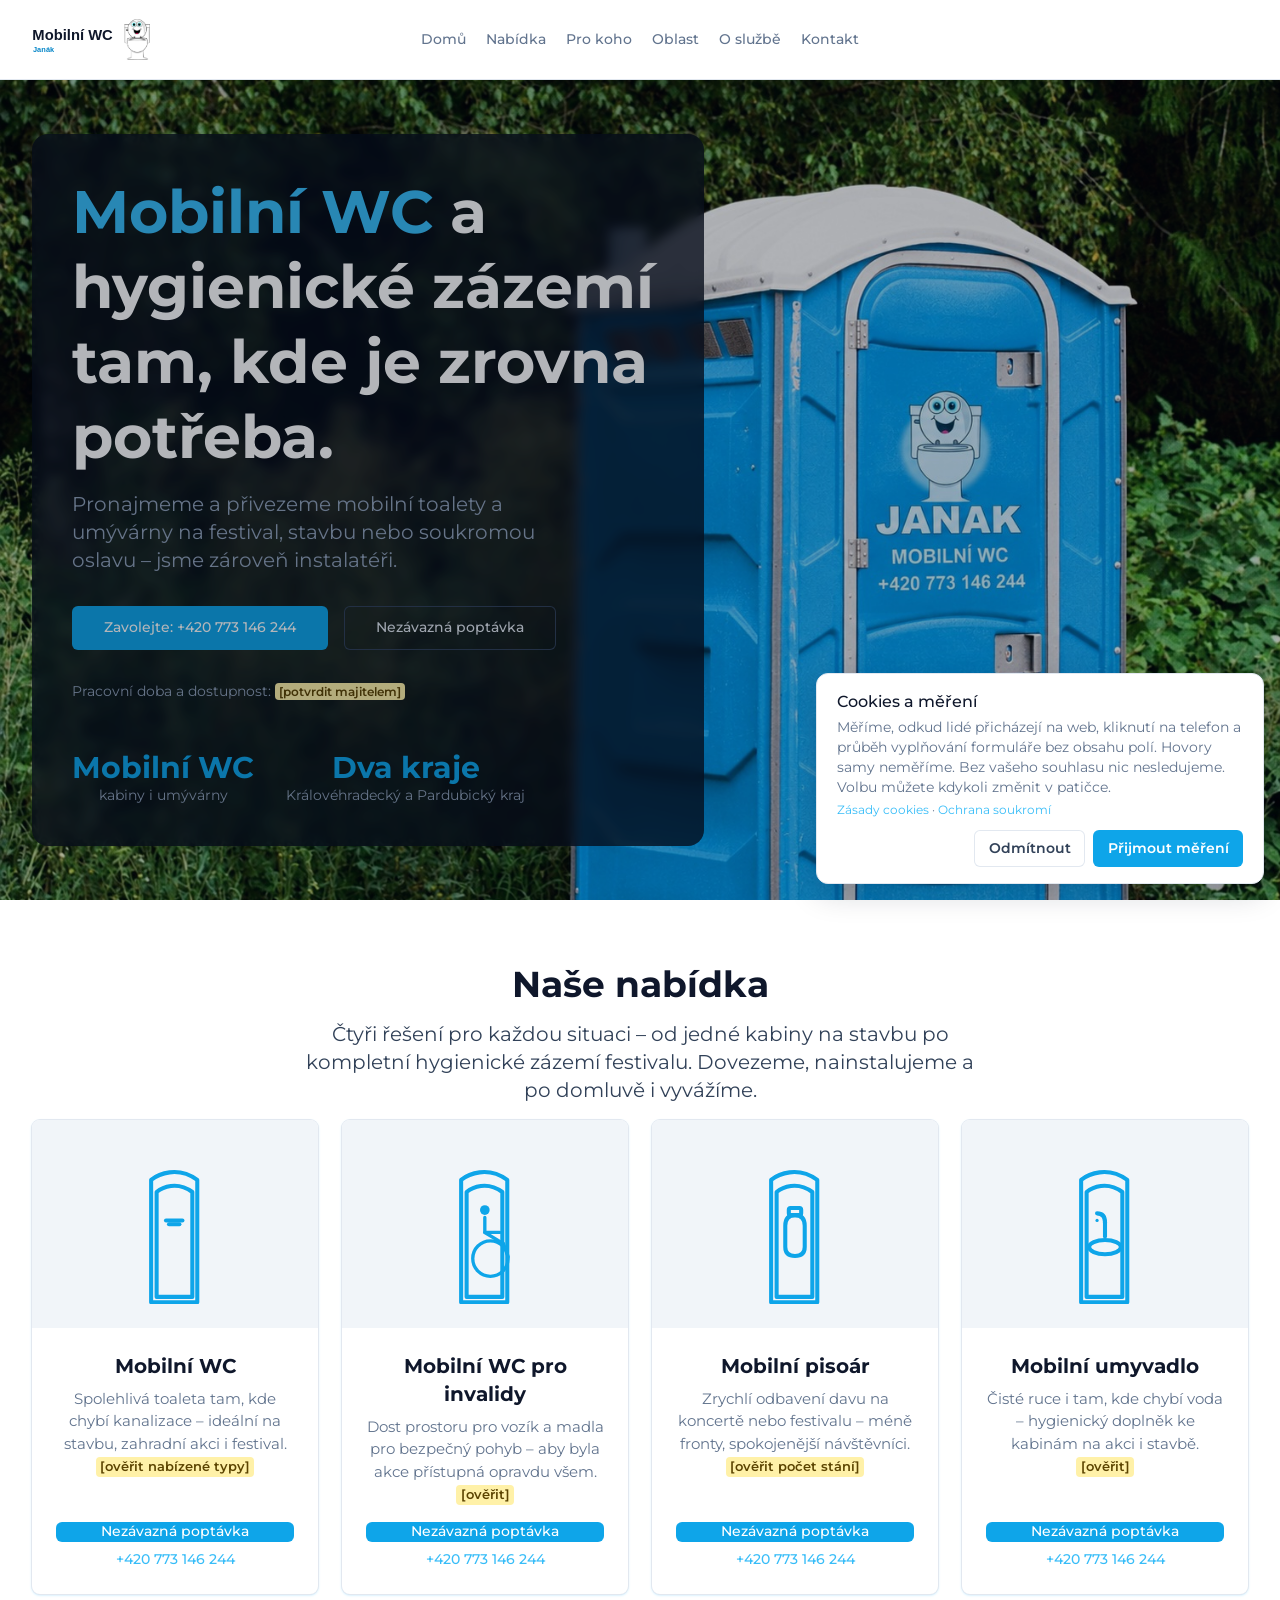
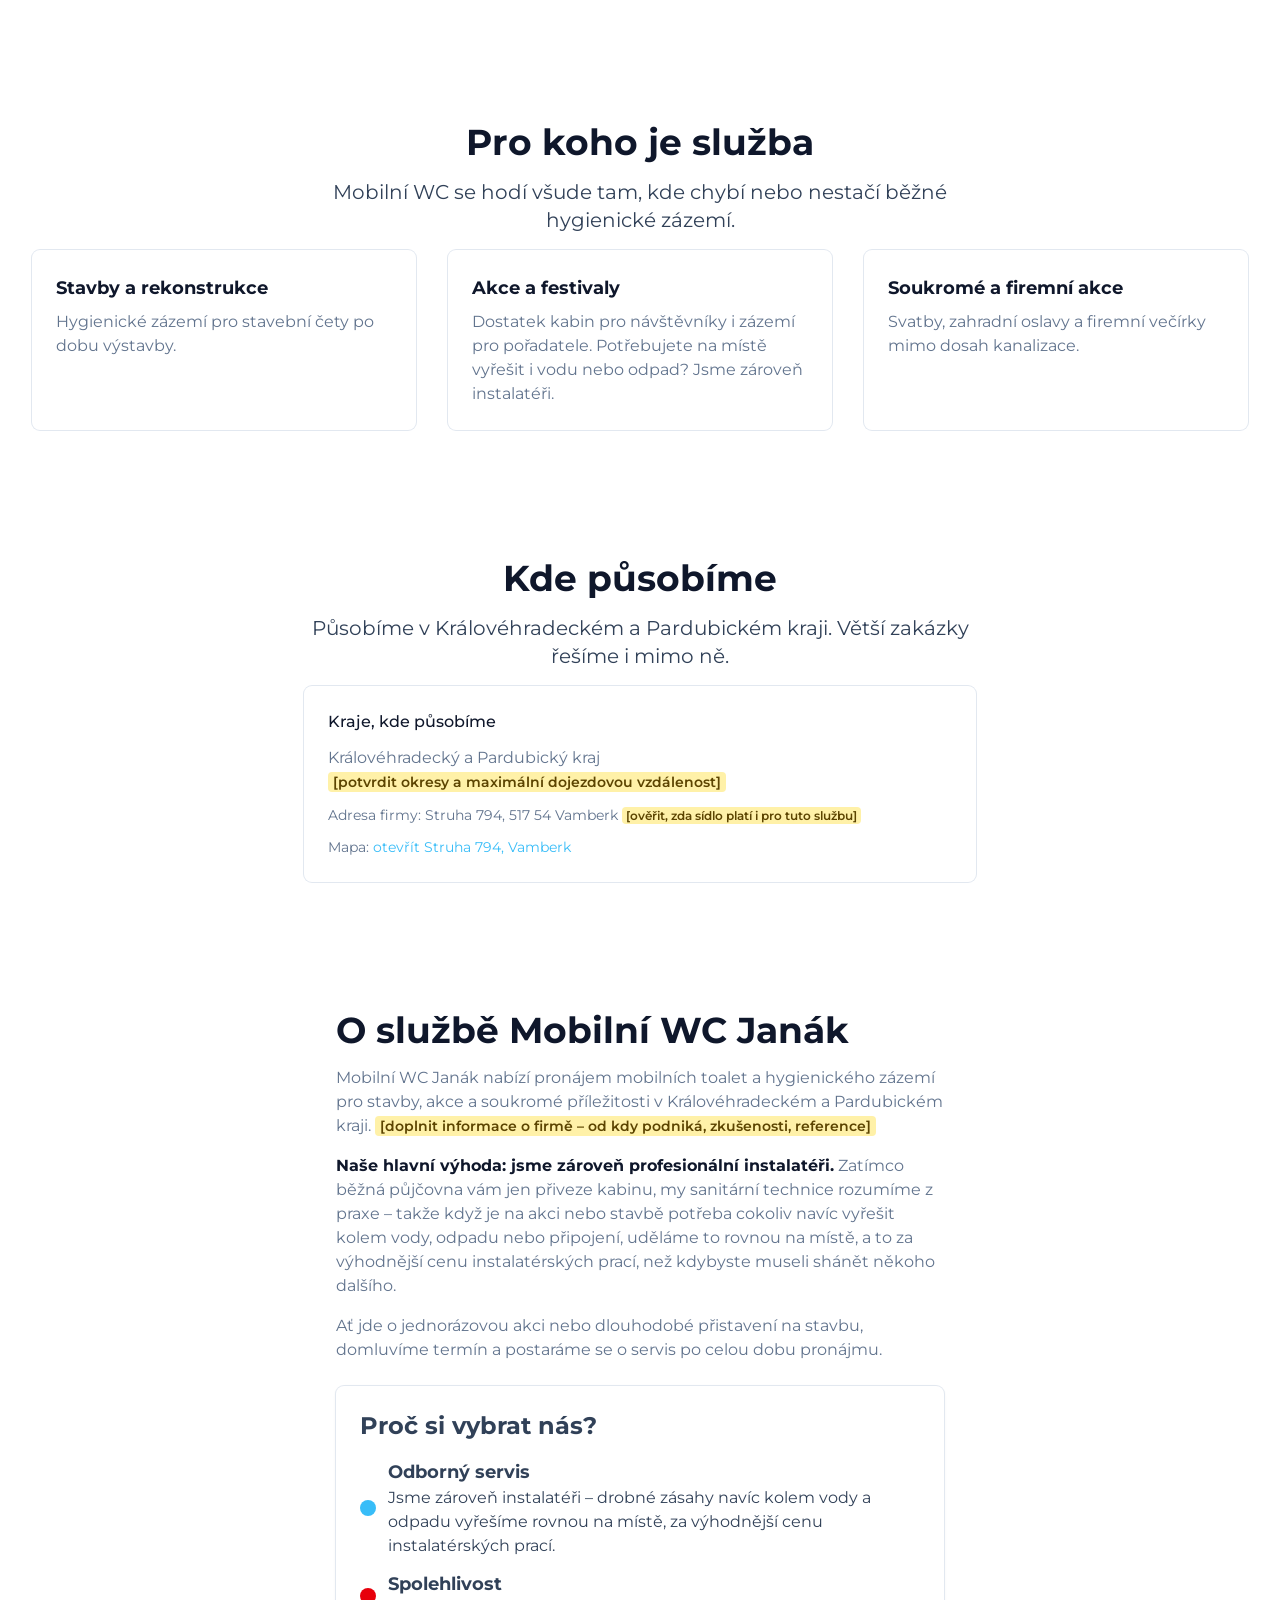
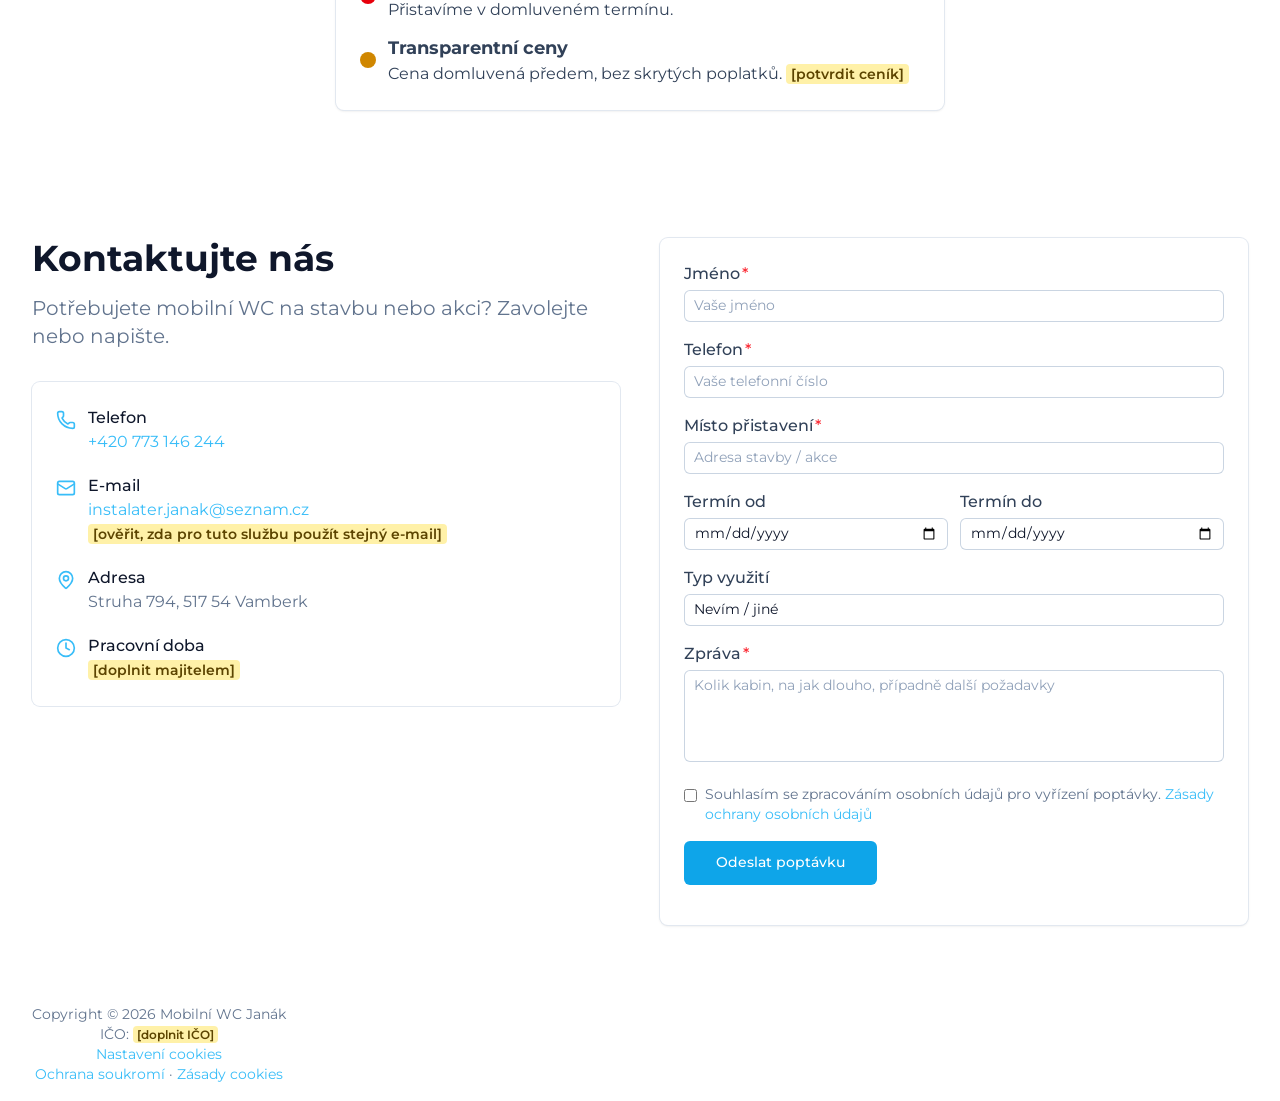
==== commit d0ce6ba8: "Piktogramy: pisoár a umyvadlo přepracované, oprava artefaktu u invalidní ikony Pisoár a umyvadlo dří" ====
--- a/index.html
+++ b/index.html
@@ -90,7 +90,7 @@
       <div class="relative grid grid-cols-1 sm:grid-cols-2 lg:grid-cols-4 gap-6">
 
         <div class="relative flex flex-col rounded-lg bg-default ring ring-default shadow hover:-translate-0.5 hover:shadow-xl transition duration-300 ease-in-out shadow-blue-200 overflow-hidden">
-          <div class="bg-elevated flex items-center justify-center p-6"><img src="assets/img/icon-wc.svg?v=5" alt="Mobilní WC Janák" class="h-40 w-auto"></div>
+          <div class="bg-elevated flex items-center justify-center p-6"><img src="assets/img/icon-wc.svg?v=6" alt="Mobilní WC Janák" class="h-40 w-auto"></div>
           <div class="flex flex-col flex-1 gap-2 p-4 sm:p-6 text-center">
             <h3 class="text-xl font-bold text-highlighted">Mobilní WC</h3>
             <p class="text-[15px] text-muted flex-1">Spolehlivá toaleta tam, kde chybí kanalizace – ideální na stavbu, zahradní akci i festival. <span class="ov" title="Otevřený bod – ověřit před spuštěním">[ověřit nabízené typy]</span></p>
@@ -100,7 +100,7 @@
         </div>
 
         <div class="relative flex flex-col rounded-lg bg-default ring ring-default shadow hover:-translate-0.5 hover:shadow-xl transition duration-300 ease-in-out shadow-blue-200 overflow-hidden">
-          <div class="bg-elevated flex items-center justify-center p-6"><img src="assets/img/icon-invalid.svg?v=5" alt="Mobilní WC pro invalidy Janák" class="h-40 w-auto"></div>
+          <div class="bg-elevated flex items-center justify-center p-6"><img src="assets/img/icon-invalid.svg?v=6" alt="Mobilní WC pro invalidy Janák" class="h-40 w-auto"></div>
           <div class="flex flex-col flex-1 gap-2 p-4 sm:p-6 text-center">
             <h3 class="text-xl font-bold text-highlighted">Mobilní WC pro invalidy</h3>
             <p class="text-[15px] text-muted flex-1">Dost prostoru pro vozík a madla pro bezpečný pohyb – aby byla akce přístupná opravdu všem. <span class="ov" title="Otevřený bod – ověřit před spuštěním">[ověřit]</span></p>
@@ -110,7 +110,7 @@
         </div>
 
         <div class="relative flex flex-col rounded-lg bg-default ring ring-default shadow hover:-translate-0.5 hover:shadow-xl transition duration-300 ease-in-out shadow-blue-200 overflow-hidden">
-          <div class="bg-elevated flex items-center justify-center p-6"><img src="assets/img/icon-pisoar.svg?v=5" alt="Mobilní pisoár Janák" class="h-40 w-auto"></div>
+          <div class="bg-elevated flex items-center justify-center p-6"><img src="assets/img/icon-pisoar.svg?v=6" alt="Mobilní pisoár Janák" class="h-40 w-auto"></div>
           <div class="flex flex-col flex-1 gap-2 p-4 sm:p-6 text-center">
             <h3 class="text-xl font-bold text-highlighted">Mobilní pisoár</h3>
             <p class="text-[15px] text-muted flex-1">Zrychlí odbavení davu na koncertě nebo festivalu – méně fronty, spokojenější návštěvníci. <span class="ov" title="Otevřený bod – ověřit před spuštěním">[ověřit počet stání]</span></p>
@@ -120,7 +120,7 @@
         </div>
 
         <div class="relative flex flex-col rounded-lg bg-default ring ring-default shadow hover:-translate-0.5 hover:shadow-xl transition duration-300 ease-in-out shadow-blue-200 overflow-hidden">
-          <div class="bg-elevated flex items-center justify-center p-6"><img src="assets/img/icon-umyvadlo.svg?v=5" alt="Mobilní umyvadlo Janák" class="h-40 w-auto"></div>
+          <div class="bg-elevated flex items-center justify-center p-6"><img src="assets/img/icon-umyvadlo.svg?v=6" alt="Mobilní umyvadlo Janák" class="h-40 w-auto"></div>
           <div class="flex flex-col flex-1 gap-2 p-4 sm:p-6 text-center">
             <h3 class="text-xl font-bold text-highlighted">Mobilní umyvadlo</h3>
             <p class="text-[15px] text-muted flex-1">Čisté ruce i tam, kde chybí voda – hygienický doplněk ke kabinám na akci i stavbě. <span class="ov" title="Otevřený bod – ověřit před spuštěním">[ověřit]</span></p>
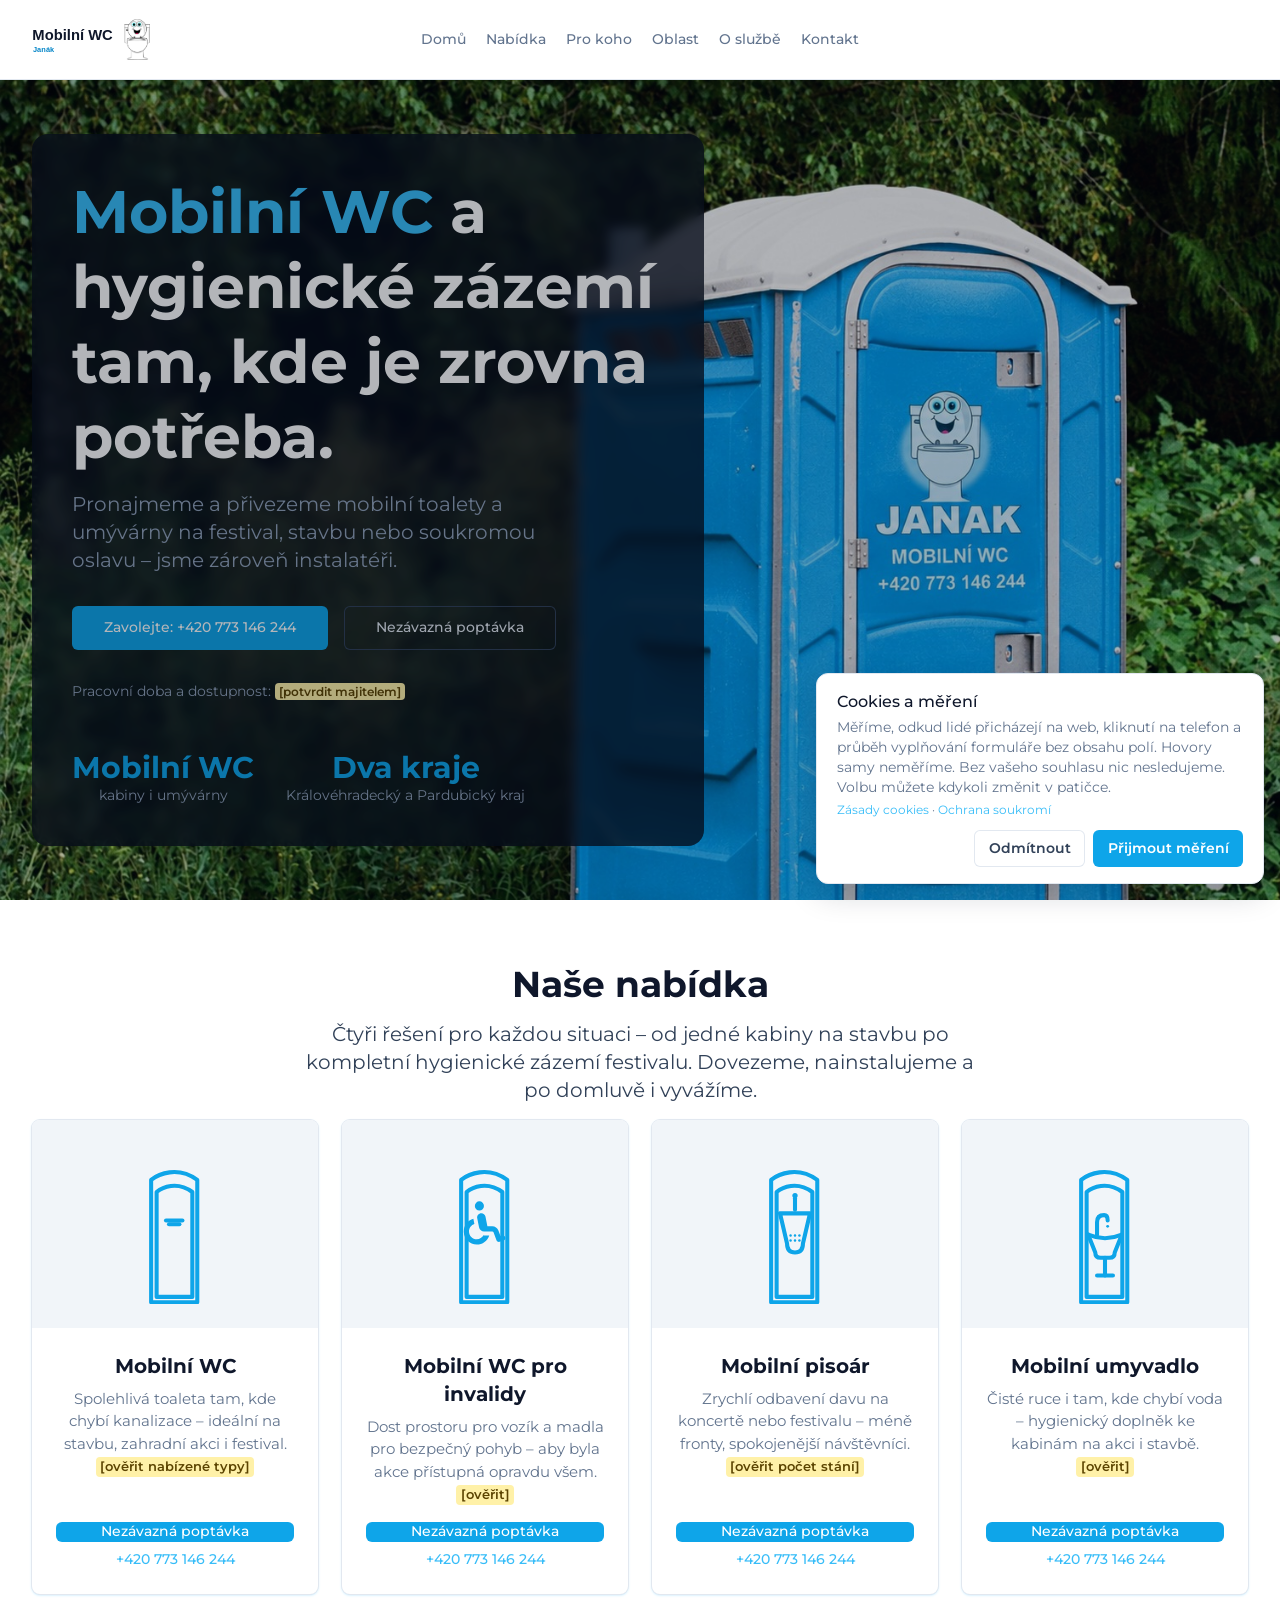
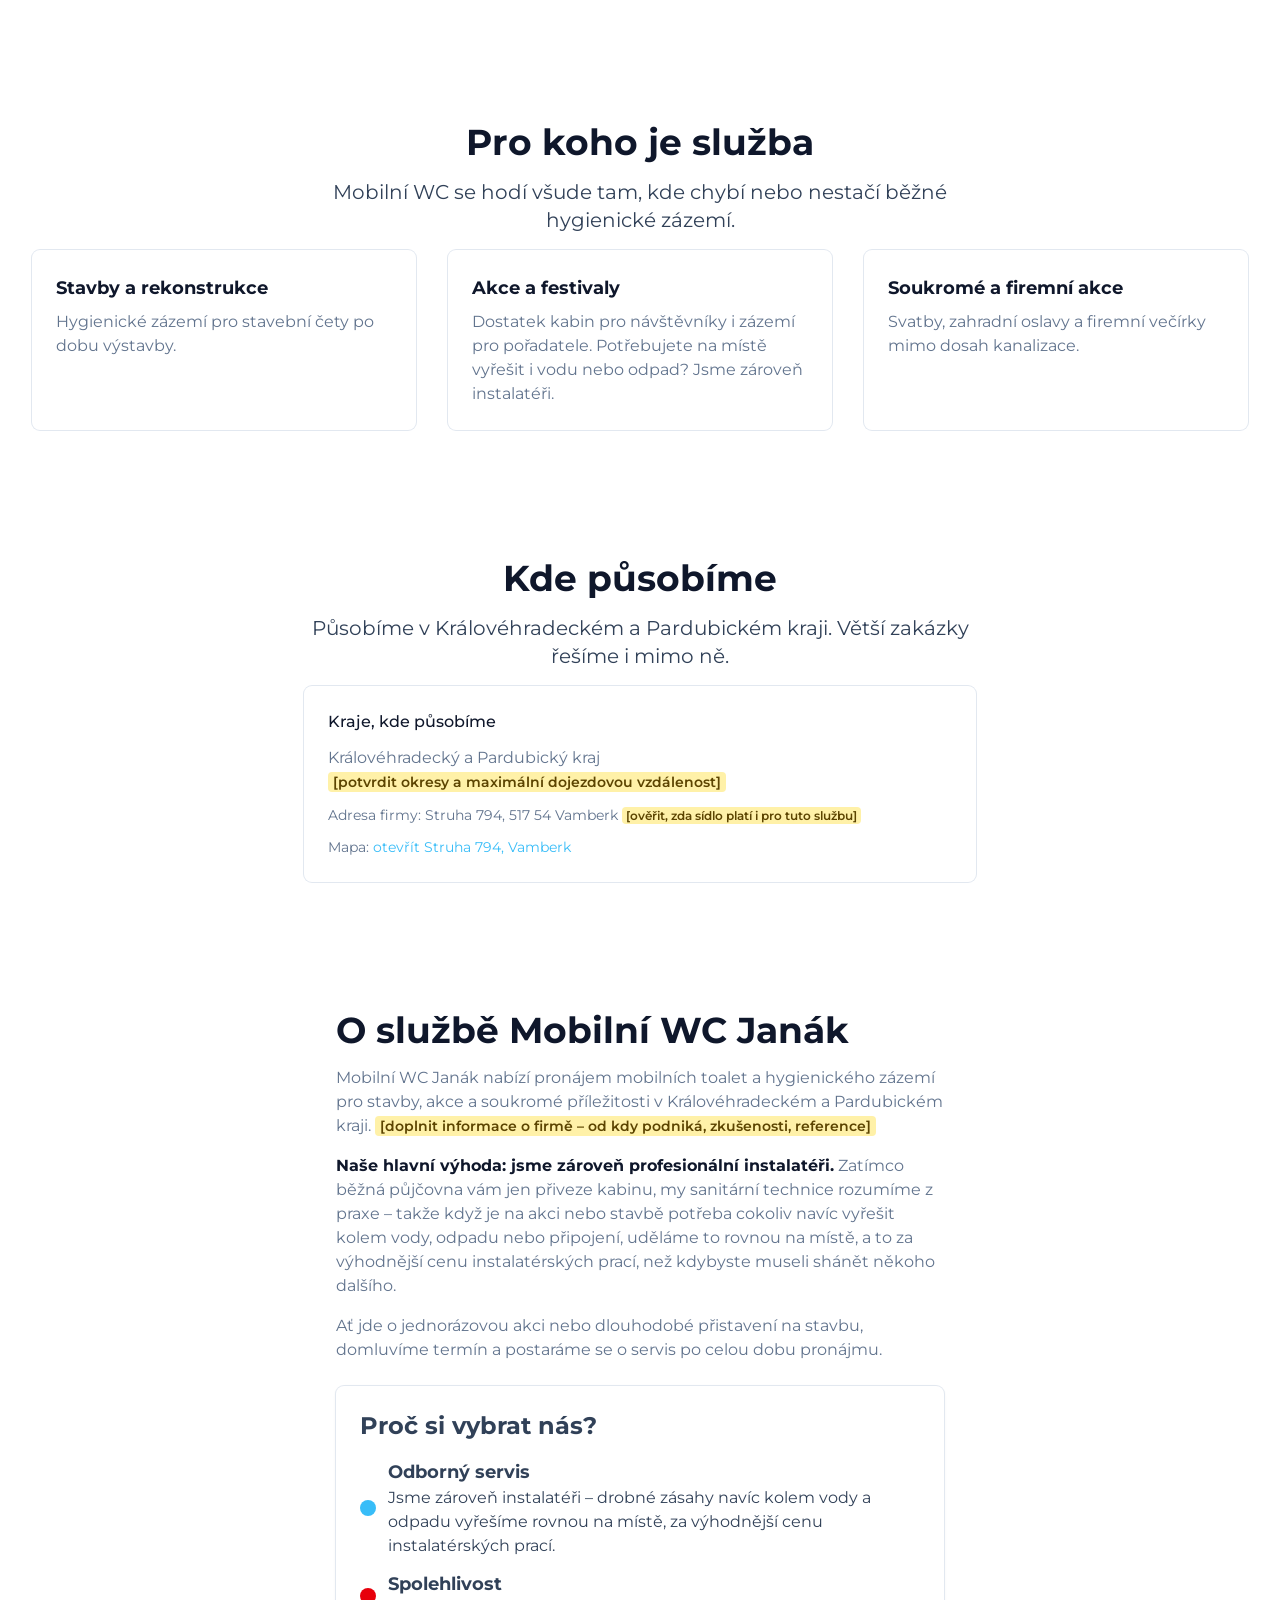
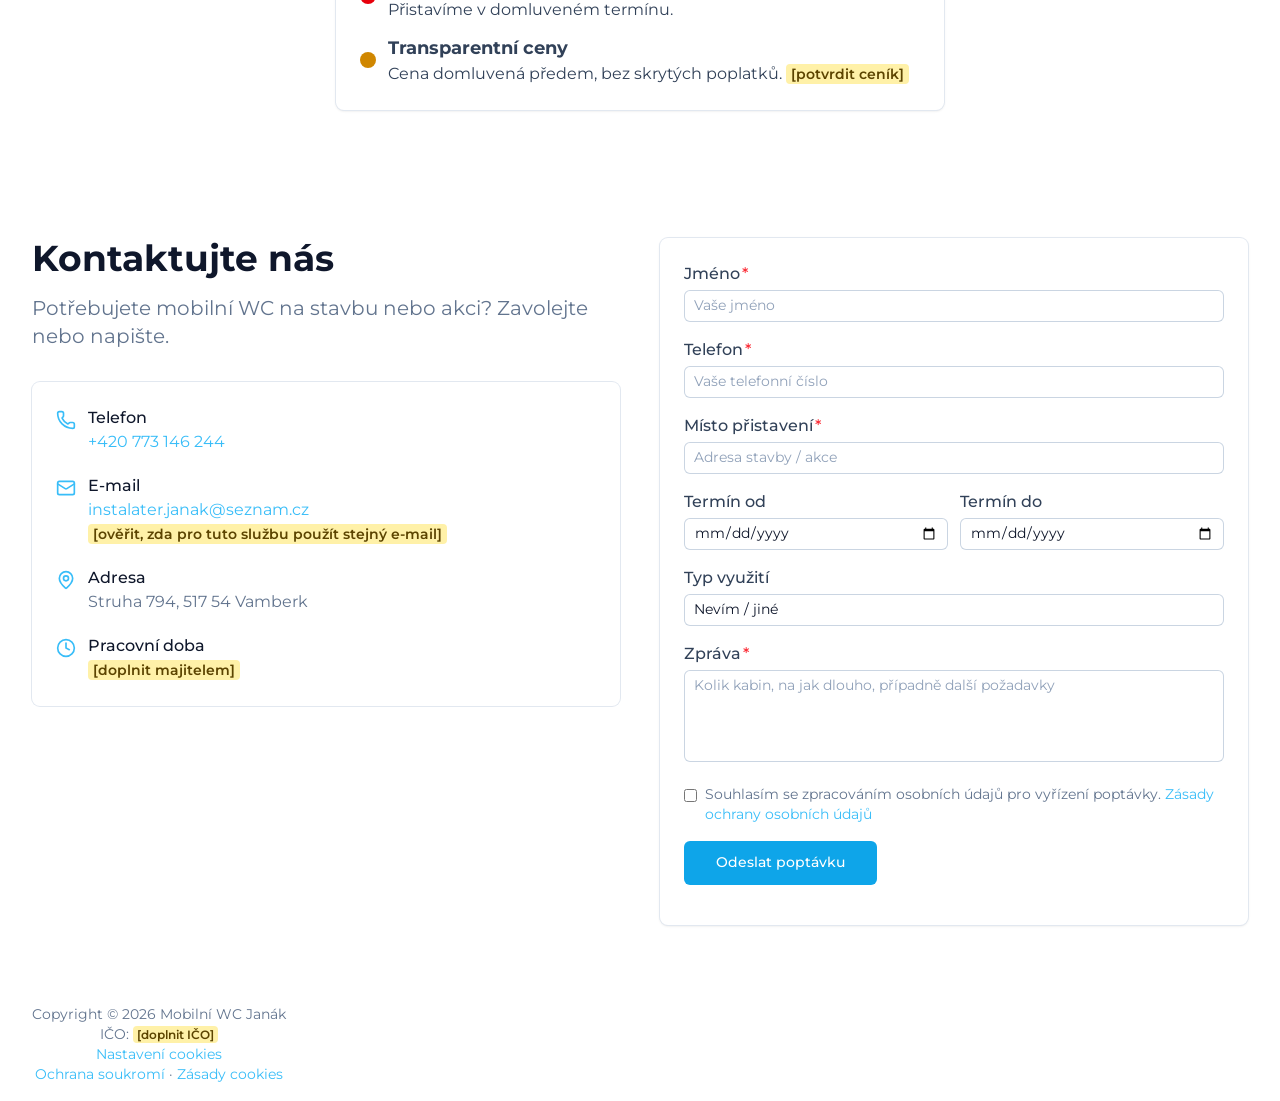
==== commit d569584f: "fix: redesign pisoár, umyvadlo a invalidní piktogramy podle reálných předloh Pisoár dostal trychtýřo" ====
--- a/index.html
+++ b/index.html
@@ -90,7 +90,7 @@
       <div class="relative grid grid-cols-1 sm:grid-cols-2 lg:grid-cols-4 gap-6">
 
         <div class="relative flex flex-col rounded-lg bg-default ring ring-default shadow hover:-translate-0.5 hover:shadow-xl transition duration-300 ease-in-out shadow-blue-200 overflow-hidden">
-          <div class="bg-elevated flex items-center justify-center p-6"><img src="assets/img/icon-wc.svg?v=6" alt="Mobilní WC Janák" class="h-40 w-auto"></div>
+          <div class="bg-elevated flex items-center justify-center p-6"><img src="assets/img/icon-wc.svg?v=8" alt="Mobilní WC Janák" class="h-40 w-auto"></div>
           <div class="flex flex-col flex-1 gap-2 p-4 sm:p-6 text-center">
             <h3 class="text-xl font-bold text-highlighted">Mobilní WC</h3>
             <p class="text-[15px] text-muted flex-1">Spolehlivá toaleta tam, kde chybí kanalizace – ideální na stavbu, zahradní akci i festival. <span class="ov" title="Otevřený bod – ověřit před spuštěním">[ověřit nabízené typy]</span></p>
@@ -100,7 +100,7 @@
         </div>
 
         <div class="relative flex flex-col rounded-lg bg-default ring ring-default shadow hover:-translate-0.5 hover:shadow-xl transition duration-300 ease-in-out shadow-blue-200 overflow-hidden">
-          <div class="bg-elevated flex items-center justify-center p-6"><img src="assets/img/icon-invalid.svg?v=6" alt="Mobilní WC pro invalidy Janák" class="h-40 w-auto"></div>
+          <div class="bg-elevated flex items-center justify-center p-6"><img src="assets/img/icon-invalid.svg?v=8" alt="Mobilní WC pro invalidy Janák" class="h-40 w-auto"></div>
           <div class="flex flex-col flex-1 gap-2 p-4 sm:p-6 text-center">
             <h3 class="text-xl font-bold text-highlighted">Mobilní WC pro invalidy</h3>
             <p class="text-[15px] text-muted flex-1">Dost prostoru pro vozík a madla pro bezpečný pohyb – aby byla akce přístupná opravdu všem. <span class="ov" title="Otevřený bod – ověřit před spuštěním">[ověřit]</span></p>
@@ -110,7 +110,7 @@
         </div>
 
         <div class="relative flex flex-col rounded-lg bg-default ring ring-default shadow hover:-translate-0.5 hover:shadow-xl transition duration-300 ease-in-out shadow-blue-200 overflow-hidden">
-          <div class="bg-elevated flex items-center justify-center p-6"><img src="assets/img/icon-pisoar.svg?v=6" alt="Mobilní pisoár Janák" class="h-40 w-auto"></div>
+          <div class="bg-elevated flex items-center justify-center p-6"><img src="assets/img/icon-pisoar.svg?v=8" alt="Mobilní pisoár Janák" class="h-40 w-auto"></div>
           <div class="flex flex-col flex-1 gap-2 p-4 sm:p-6 text-center">
             <h3 class="text-xl font-bold text-highlighted">Mobilní pisoár</h3>
             <p class="text-[15px] text-muted flex-1">Zrychlí odbavení davu na koncertě nebo festivalu – méně fronty, spokojenější návštěvníci. <span class="ov" title="Otevřený bod – ověřit před spuštěním">[ověřit počet stání]</span></p>
@@ -120,7 +120,7 @@
         </div>
 
         <div class="relative flex flex-col rounded-lg bg-default ring ring-default shadow hover:-translate-0.5 hover:shadow-xl transition duration-300 ease-in-out shadow-blue-200 overflow-hidden">
-          <div class="bg-elevated flex items-center justify-center p-6"><img src="assets/img/icon-umyvadlo.svg?v=6" alt="Mobilní umyvadlo Janák" class="h-40 w-auto"></div>
+          <div class="bg-elevated flex items-center justify-center p-6"><img src="assets/img/icon-umyvadlo.svg?v=8" alt="Mobilní umyvadlo Janák" class="h-40 w-auto"></div>
           <div class="flex flex-col flex-1 gap-2 p-4 sm:p-6 text-center">
             <h3 class="text-xl font-bold text-highlighted">Mobilní umyvadlo</h3>
             <p class="text-[15px] text-muted flex-1">Čisté ruce i tam, kde chybí voda – hygienický doplněk ke kabinám na akci i stavbě. <span class="ov" title="Otevřený bod – ověřit před spuštěním">[ověřit]</span></p>
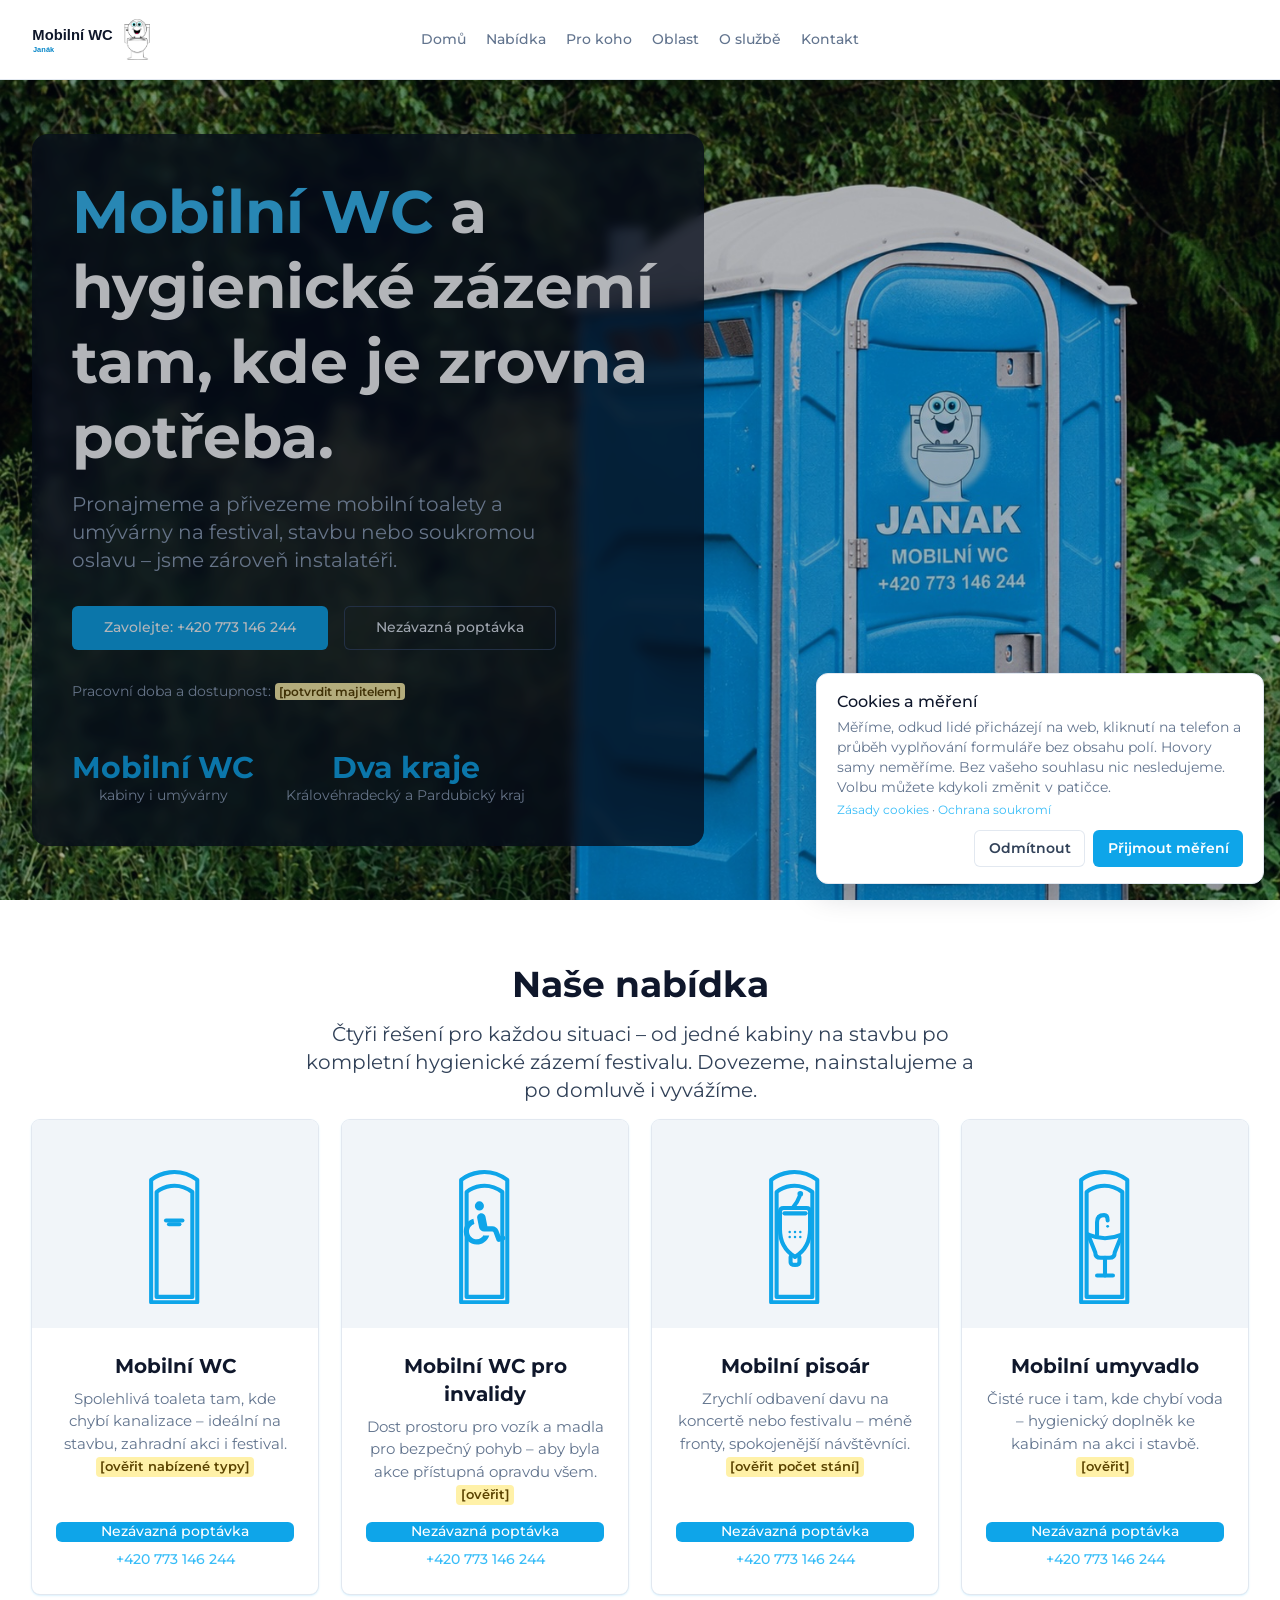
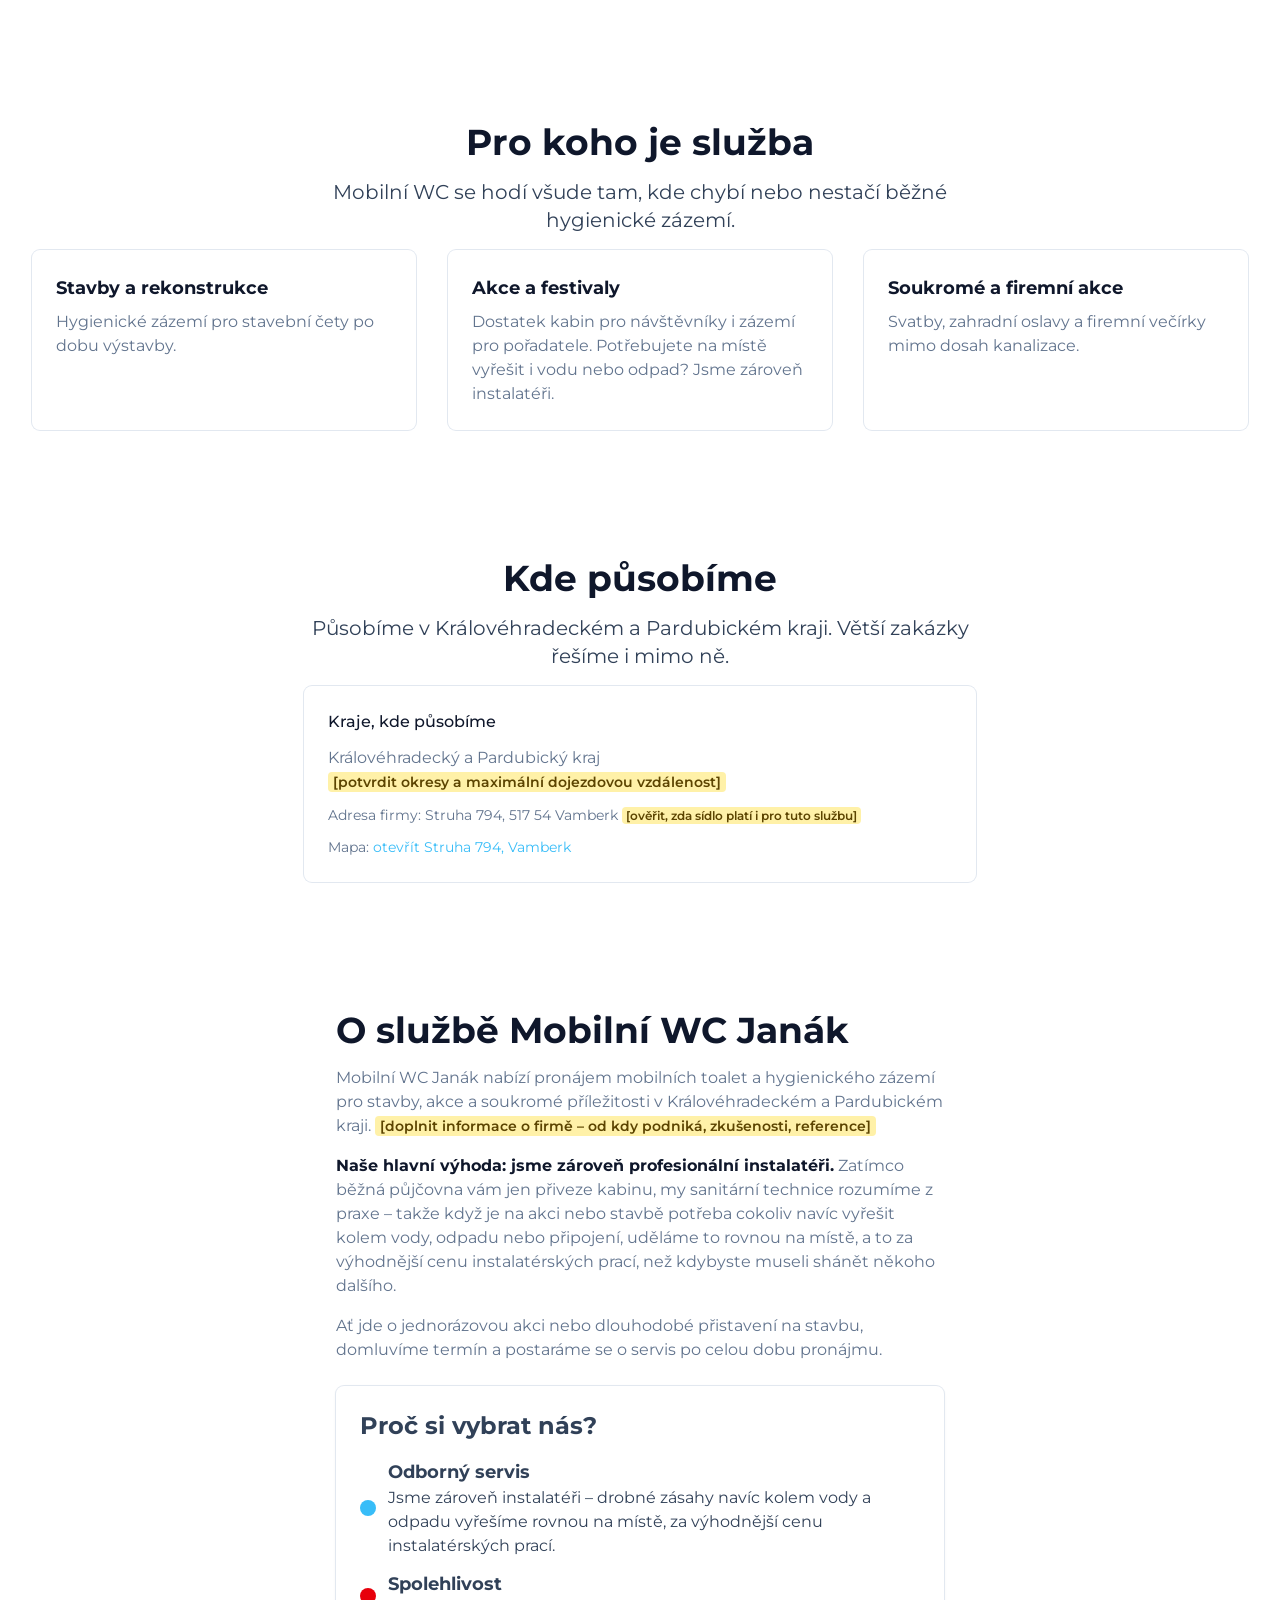
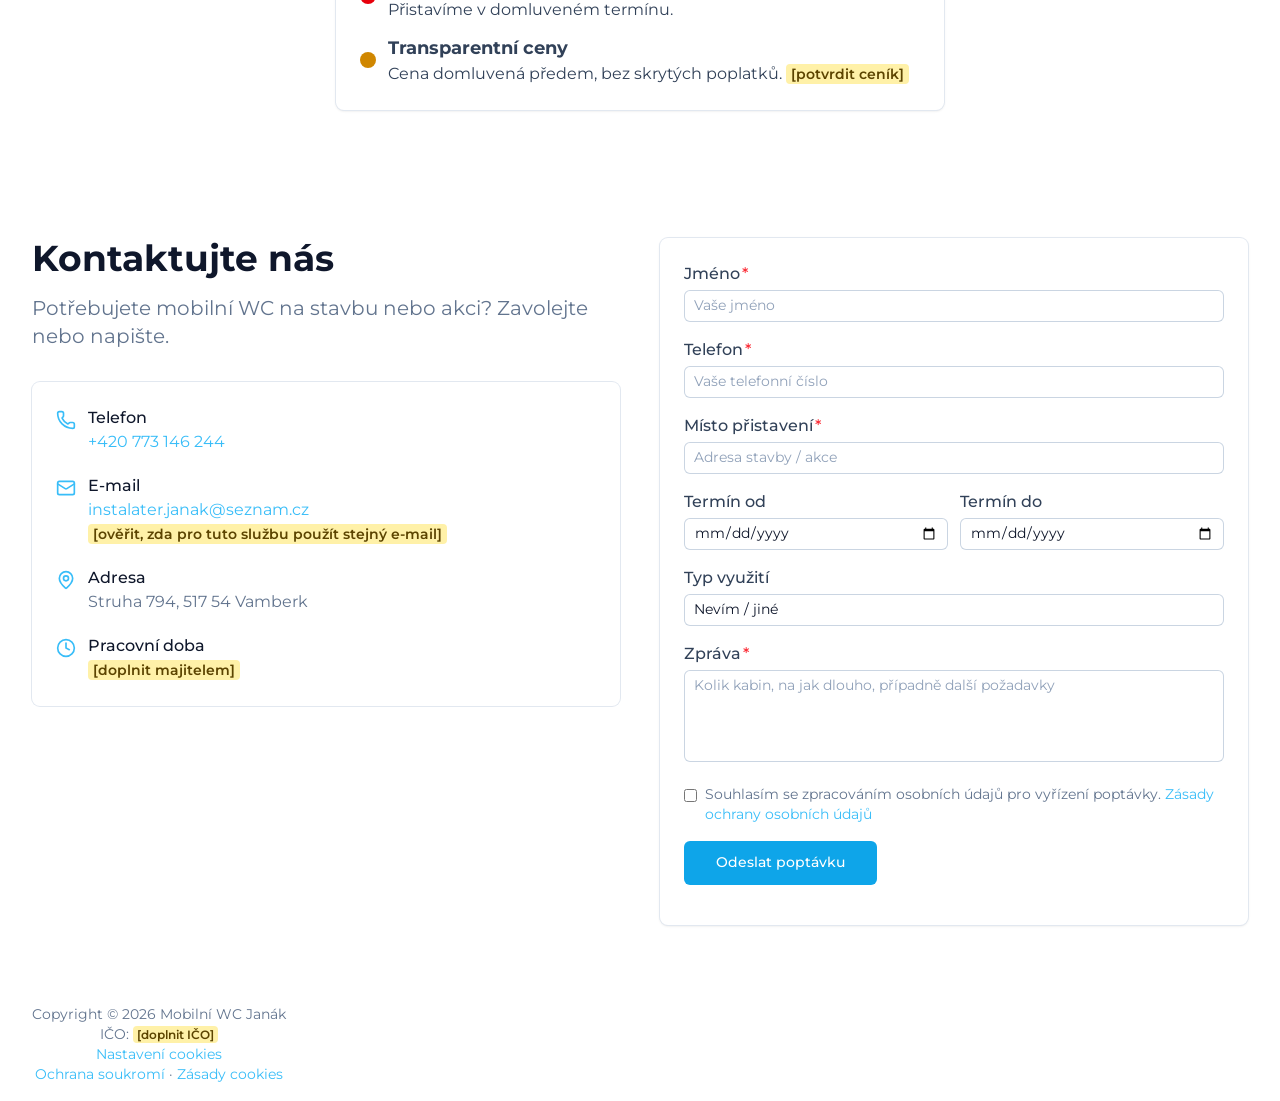
==== commit 4201c1ab: "fix: pisoár 1:1 podle reálné fotky (štítová mísa, odtokový nástavec) Mísa teď má štítový tvar zužují" ====
--- a/index.html
+++ b/index.html
@@ -90,7 +90,7 @@
       <div class="relative grid grid-cols-1 sm:grid-cols-2 lg:grid-cols-4 gap-6">
 
         <div class="relative flex flex-col rounded-lg bg-default ring ring-default shadow hover:-translate-0.5 hover:shadow-xl transition duration-300 ease-in-out shadow-blue-200 overflow-hidden">
-          <div class="bg-elevated flex items-center justify-center p-6"><img src="assets/img/icon-wc.svg?v=8" alt="Mobilní WC Janák" class="h-40 w-auto"></div>
+          <div class="bg-elevated flex items-center justify-center p-6"><img src="assets/img/icon-wc.svg?v=9" alt="Mobilní WC Janák" class="h-40 w-auto"></div>
           <div class="flex flex-col flex-1 gap-2 p-4 sm:p-6 text-center">
             <h3 class="text-xl font-bold text-highlighted">Mobilní WC</h3>
             <p class="text-[15px] text-muted flex-1">Spolehlivá toaleta tam, kde chybí kanalizace – ideální na stavbu, zahradní akci i festival. <span class="ov" title="Otevřený bod – ověřit před spuštěním">[ověřit nabízené typy]</span></p>
@@ -100,7 +100,7 @@
         </div>
 
         <div class="relative flex flex-col rounded-lg bg-default ring ring-default shadow hover:-translate-0.5 hover:shadow-xl transition duration-300 ease-in-out shadow-blue-200 overflow-hidden">
-          <div class="bg-elevated flex items-center justify-center p-6"><img src="assets/img/icon-invalid.svg?v=8" alt="Mobilní WC pro invalidy Janák" class="h-40 w-auto"></div>
+          <div class="bg-elevated flex items-center justify-center p-6"><img src="assets/img/icon-invalid.svg?v=9" alt="Mobilní WC pro invalidy Janák" class="h-40 w-auto"></div>
           <div class="flex flex-col flex-1 gap-2 p-4 sm:p-6 text-center">
             <h3 class="text-xl font-bold text-highlighted">Mobilní WC pro invalidy</h3>
             <p class="text-[15px] text-muted flex-1">Dost prostoru pro vozík a madla pro bezpečný pohyb – aby byla akce přístupná opravdu všem. <span class="ov" title="Otevřený bod – ověřit před spuštěním">[ověřit]</span></p>
@@ -110,7 +110,7 @@
         </div>
 
         <div class="relative flex flex-col rounded-lg bg-default ring ring-default shadow hover:-translate-0.5 hover:shadow-xl transition duration-300 ease-in-out shadow-blue-200 overflow-hidden">
-          <div class="bg-elevated flex items-center justify-center p-6"><img src="assets/img/icon-pisoar.svg?v=8" alt="Mobilní pisoár Janák" class="h-40 w-auto"></div>
+          <div class="bg-elevated flex items-center justify-center p-6"><img src="assets/img/icon-pisoar.svg?v=9" alt="Mobilní pisoár Janák" class="h-40 w-auto"></div>
           <div class="flex flex-col flex-1 gap-2 p-4 sm:p-6 text-center">
             <h3 class="text-xl font-bold text-highlighted">Mobilní pisoár</h3>
             <p class="text-[15px] text-muted flex-1">Zrychlí odbavení davu na koncertě nebo festivalu – méně fronty, spokojenější návštěvníci. <span class="ov" title="Otevřený bod – ověřit před spuštěním">[ověřit počet stání]</span></p>
@@ -120,7 +120,7 @@
         </div>
 
         <div class="relative flex flex-col rounded-lg bg-default ring ring-default shadow hover:-translate-0.5 hover:shadow-xl transition duration-300 ease-in-out shadow-blue-200 overflow-hidden">
-          <div class="bg-elevated flex items-center justify-center p-6"><img src="assets/img/icon-umyvadlo.svg?v=8" alt="Mobilní umyvadlo Janák" class="h-40 w-auto"></div>
+          <div class="bg-elevated flex items-center justify-center p-6"><img src="assets/img/icon-umyvadlo.svg?v=9" alt="Mobilní umyvadlo Janák" class="h-40 w-auto"></div>
           <div class="flex flex-col flex-1 gap-2 p-4 sm:p-6 text-center">
             <h3 class="text-xl font-bold text-highlighted">Mobilní umyvadlo</h3>
             <p class="text-[15px] text-muted flex-1">Čisté ruce i tam, kde chybí voda – hygienický doplněk ke kabinám na akci i stavbě. <span class="ov" title="Otevřený bod – ověřit před spuštěním">[ověřit]</span></p>
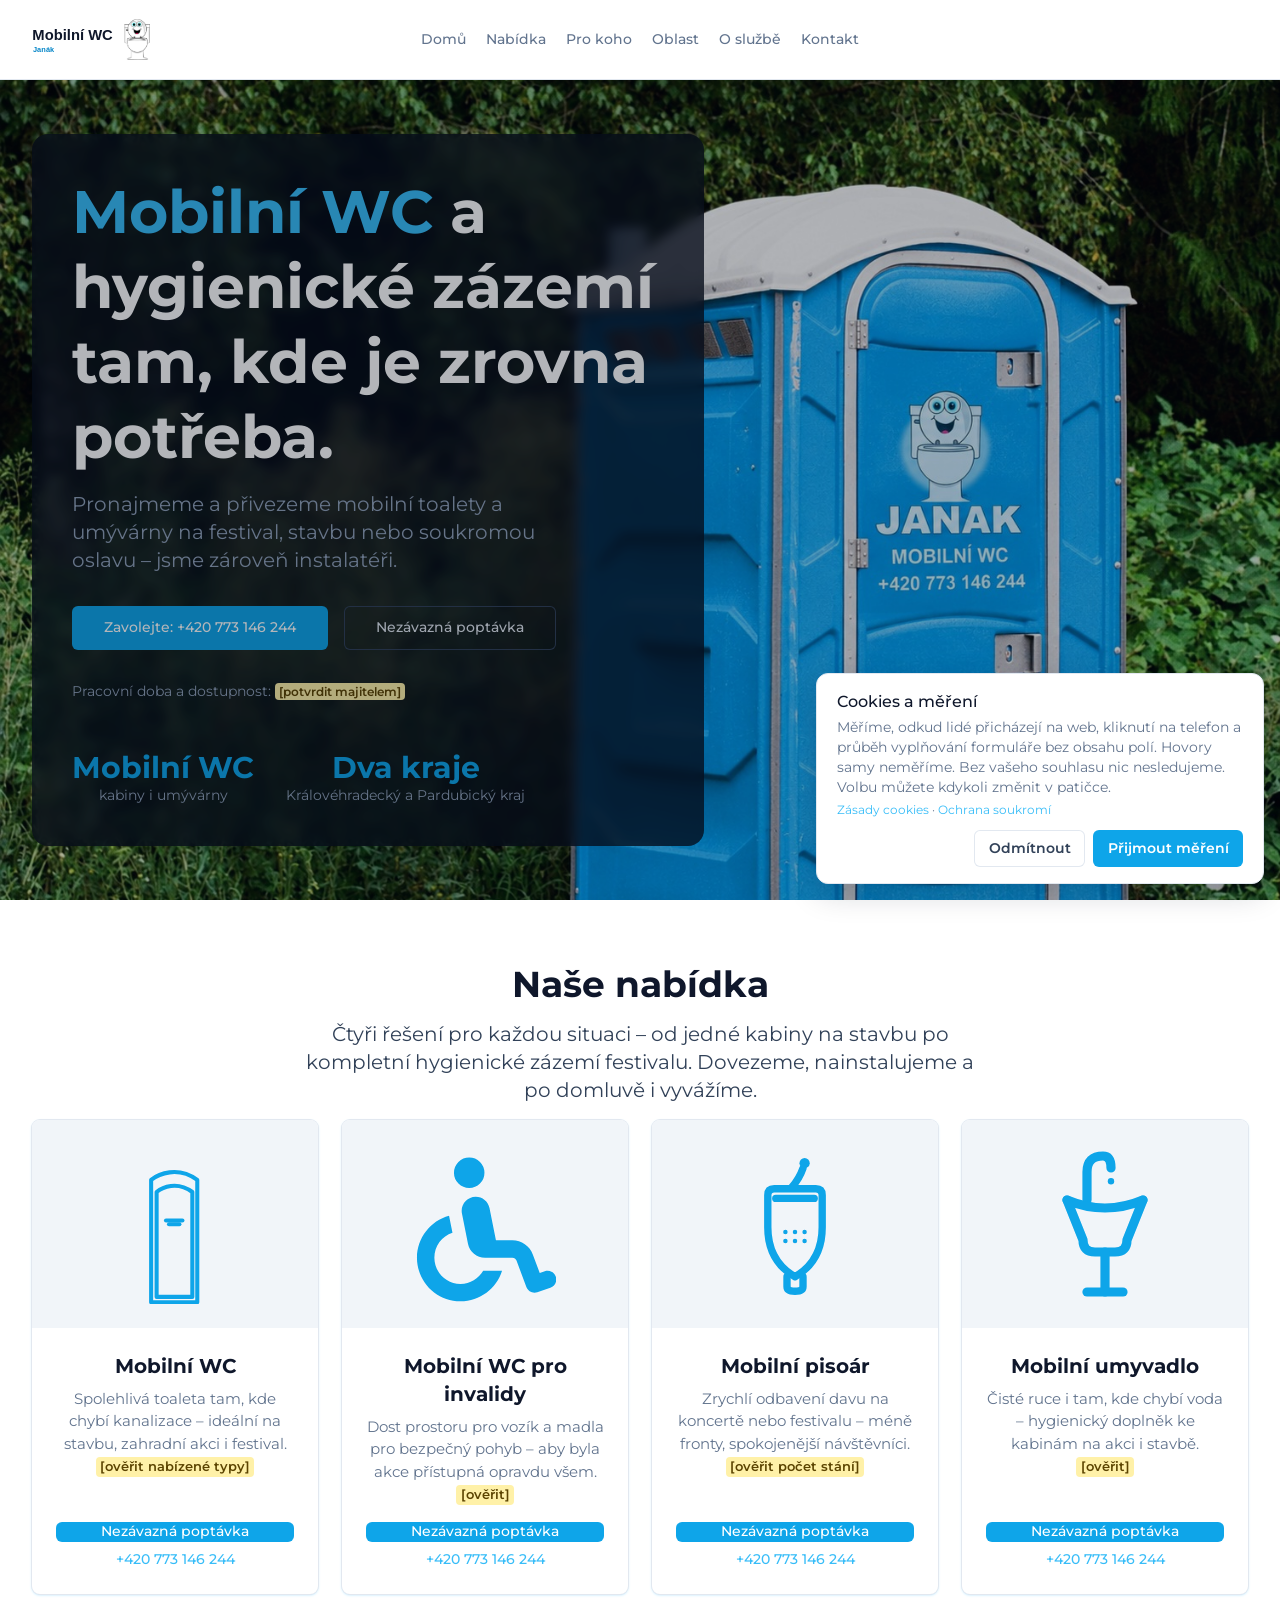
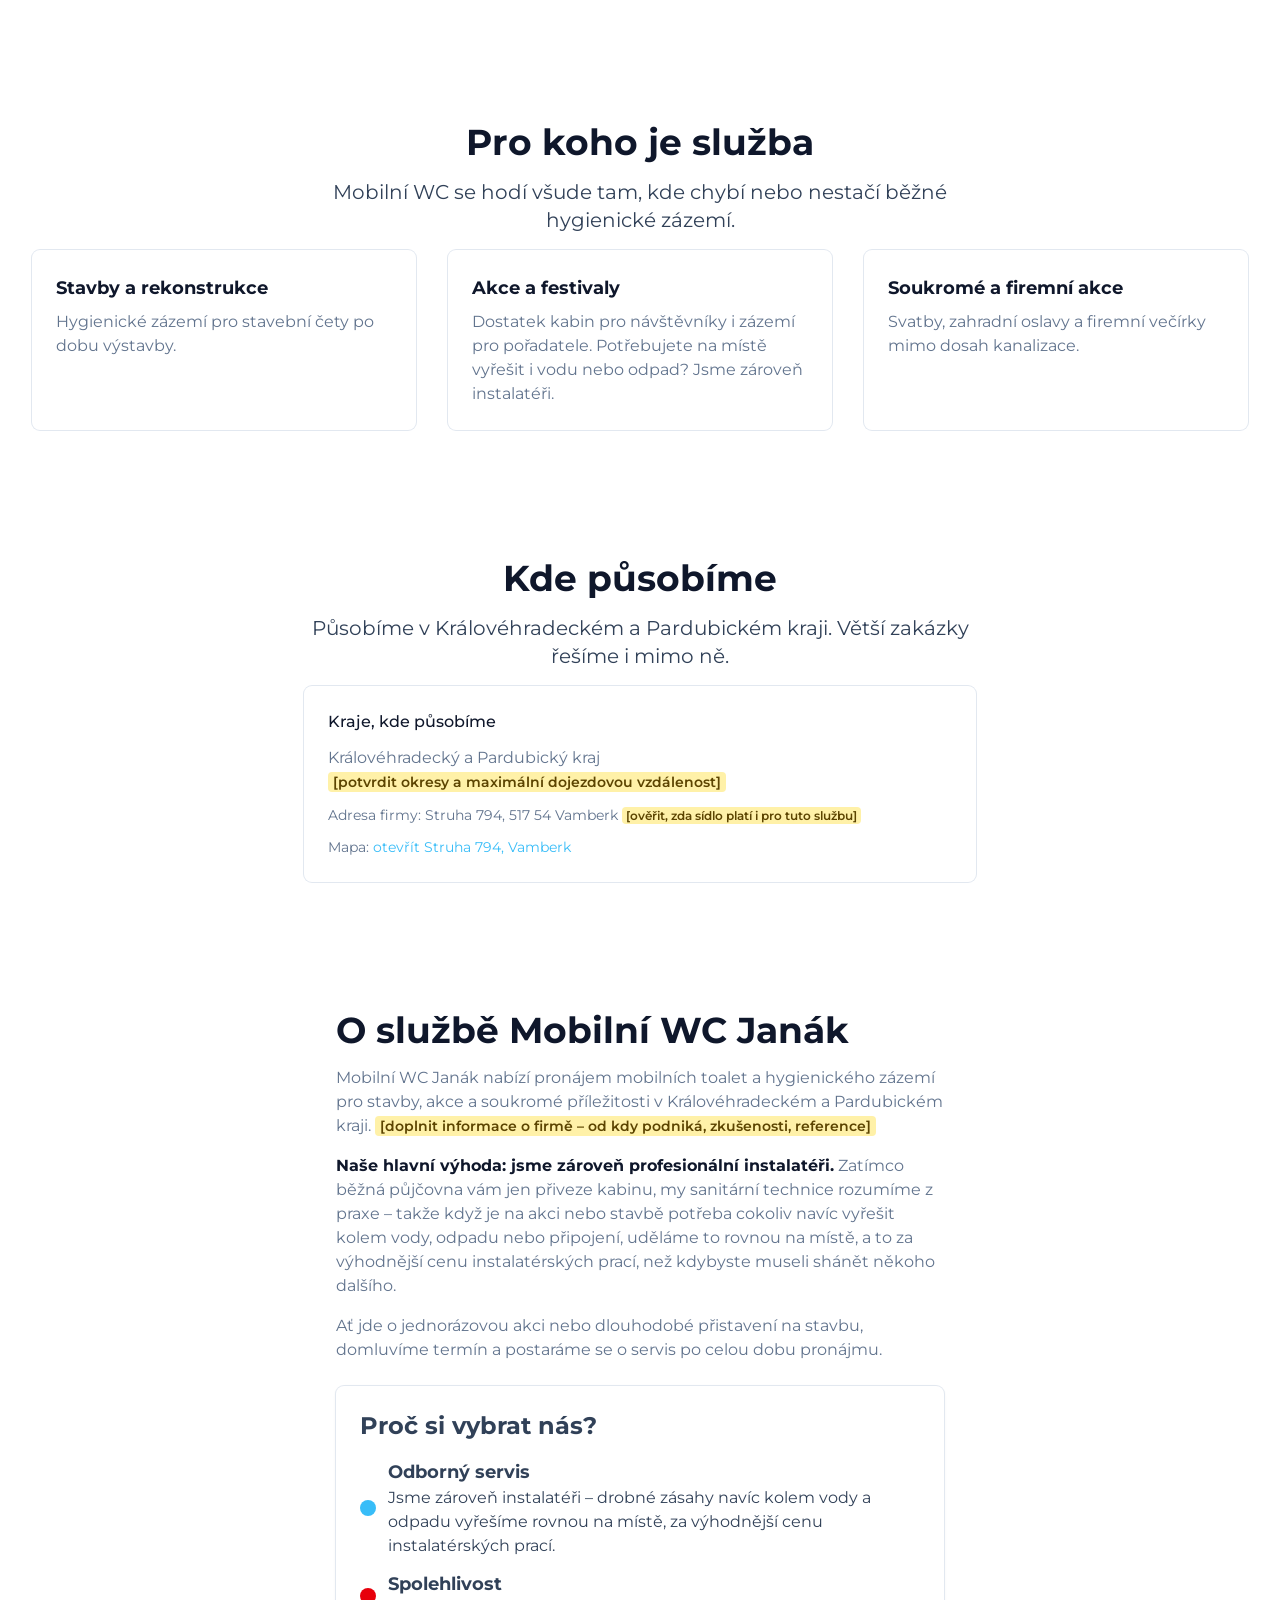
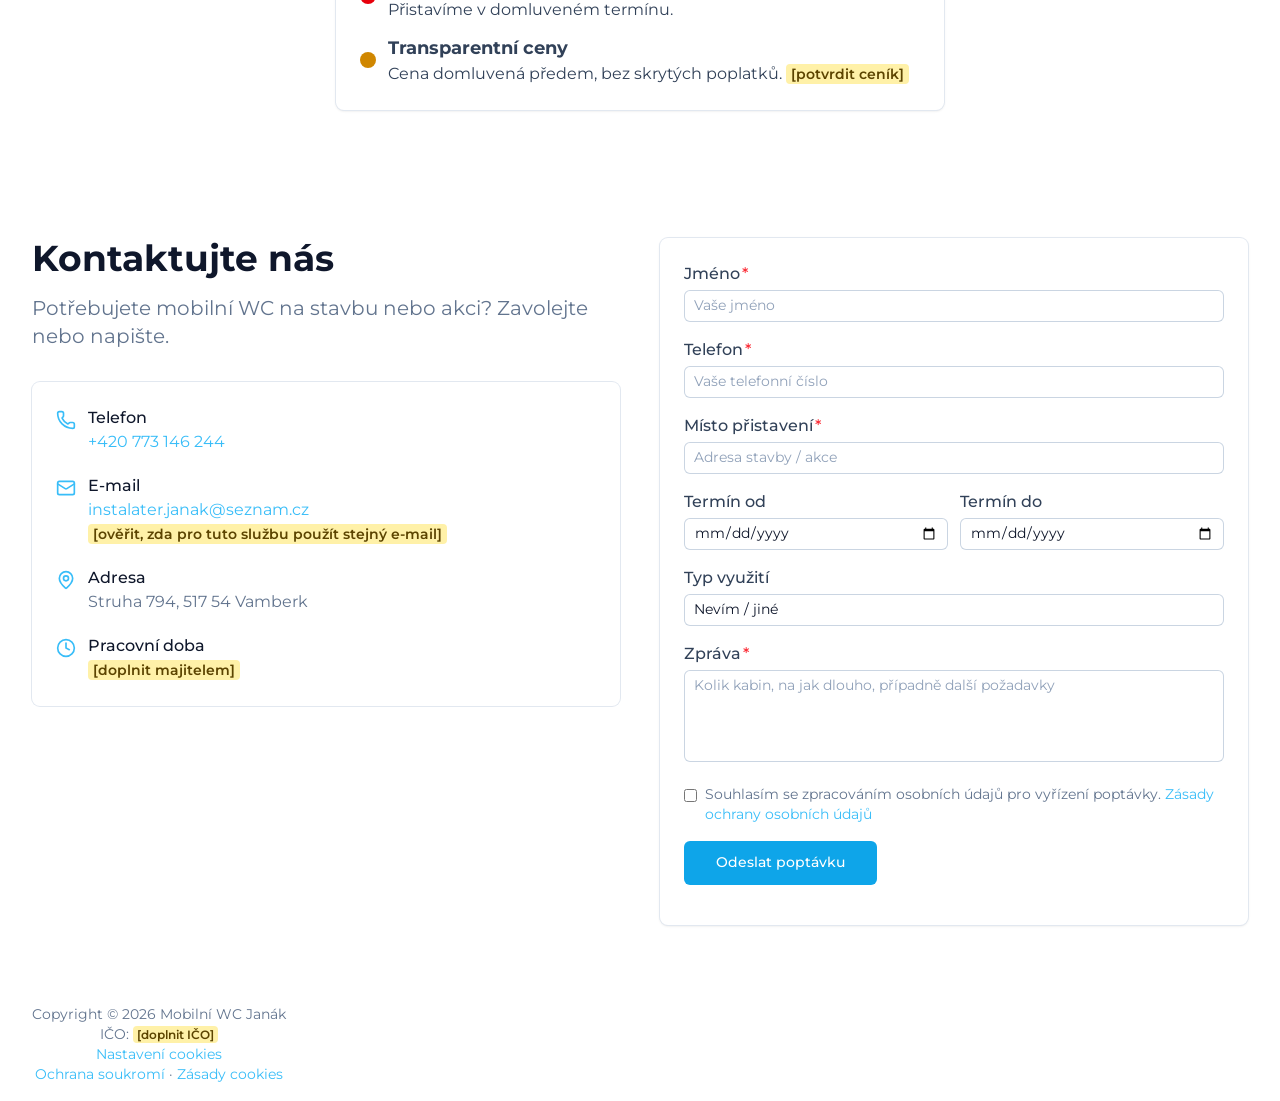
==== commit 7fae7815: "fix: odstranit budku z pisoáru, umyvadla a invalidní ikony Tři piktogramy teď zobrazují jen samotný " ====
--- a/index.html
+++ b/index.html
@@ -90,7 +90,7 @@
       <div class="relative grid grid-cols-1 sm:grid-cols-2 lg:grid-cols-4 gap-6">
 
         <div class="relative flex flex-col rounded-lg bg-default ring ring-default shadow hover:-translate-0.5 hover:shadow-xl transition duration-300 ease-in-out shadow-blue-200 overflow-hidden">
-          <div class="bg-elevated flex items-center justify-center p-6"><img src="assets/img/icon-wc.svg?v=9" alt="Mobilní WC Janák" class="h-40 w-auto"></div>
+          <div class="bg-elevated flex items-center justify-center p-6"><img src="assets/img/icon-wc.svg?v=10" alt="Mobilní WC Janák" class="h-40 w-auto"></div>
           <div class="flex flex-col flex-1 gap-2 p-4 sm:p-6 text-center">
             <h3 class="text-xl font-bold text-highlighted">Mobilní WC</h3>
             <p class="text-[15px] text-muted flex-1">Spolehlivá toaleta tam, kde chybí kanalizace – ideální na stavbu, zahradní akci i festival. <span class="ov" title="Otevřený bod – ověřit před spuštěním">[ověřit nabízené typy]</span></p>
@@ -100,7 +100,7 @@
         </div>
 
         <div class="relative flex flex-col rounded-lg bg-default ring ring-default shadow hover:-translate-0.5 hover:shadow-xl transition duration-300 ease-in-out shadow-blue-200 overflow-hidden">
-          <div class="bg-elevated flex items-center justify-center p-6"><img src="assets/img/icon-invalid.svg?v=9" alt="Mobilní WC pro invalidy Janák" class="h-40 w-auto"></div>
+          <div class="bg-elevated flex items-center justify-center p-6"><img src="assets/img/icon-invalid.svg?v=10" alt="Mobilní WC pro invalidy Janák" class="h-40 w-auto"></div>
           <div class="flex flex-col flex-1 gap-2 p-4 sm:p-6 text-center">
             <h3 class="text-xl font-bold text-highlighted">Mobilní WC pro invalidy</h3>
             <p class="text-[15px] text-muted flex-1">Dost prostoru pro vozík a madla pro bezpečný pohyb – aby byla akce přístupná opravdu všem. <span class="ov" title="Otevřený bod – ověřit před spuštěním">[ověřit]</span></p>
@@ -110,7 +110,7 @@
         </div>
 
         <div class="relative flex flex-col rounded-lg bg-default ring ring-default shadow hover:-translate-0.5 hover:shadow-xl transition duration-300 ease-in-out shadow-blue-200 overflow-hidden">
-          <div class="bg-elevated flex items-center justify-center p-6"><img src="assets/img/icon-pisoar.svg?v=9" alt="Mobilní pisoár Janák" class="h-40 w-auto"></div>
+          <div class="bg-elevated flex items-center justify-center p-6"><img src="assets/img/icon-pisoar.svg?v=10" alt="Mobilní pisoár Janák" class="h-40 w-auto"></div>
           <div class="flex flex-col flex-1 gap-2 p-4 sm:p-6 text-center">
             <h3 class="text-xl font-bold text-highlighted">Mobilní pisoár</h3>
             <p class="text-[15px] text-muted flex-1">Zrychlí odbavení davu na koncertě nebo festivalu – méně fronty, spokojenější návštěvníci. <span class="ov" title="Otevřený bod – ověřit před spuštěním">[ověřit počet stání]</span></p>
@@ -120,7 +120,7 @@
         </div>
 
         <div class="relative flex flex-col rounded-lg bg-default ring ring-default shadow hover:-translate-0.5 hover:shadow-xl transition duration-300 ease-in-out shadow-blue-200 overflow-hidden">
-          <div class="bg-elevated flex items-center justify-center p-6"><img src="assets/img/icon-umyvadlo.svg?v=9" alt="Mobilní umyvadlo Janák" class="h-40 w-auto"></div>
+          <div class="bg-elevated flex items-center justify-center p-6"><img src="assets/img/icon-umyvadlo.svg?v=10" alt="Mobilní umyvadlo Janák" class="h-40 w-auto"></div>
           <div class="flex flex-col flex-1 gap-2 p-4 sm:p-6 text-center">
             <h3 class="text-xl font-bold text-highlighted">Mobilní umyvadlo</h3>
             <p class="text-[15px] text-muted flex-1">Čisté ruce i tam, kde chybí voda – hygienický doplněk ke kabinám na akci i stavbě. <span class="ov" title="Otevřený bod – ověřit před spuštěním">[ověřit]</span></p>
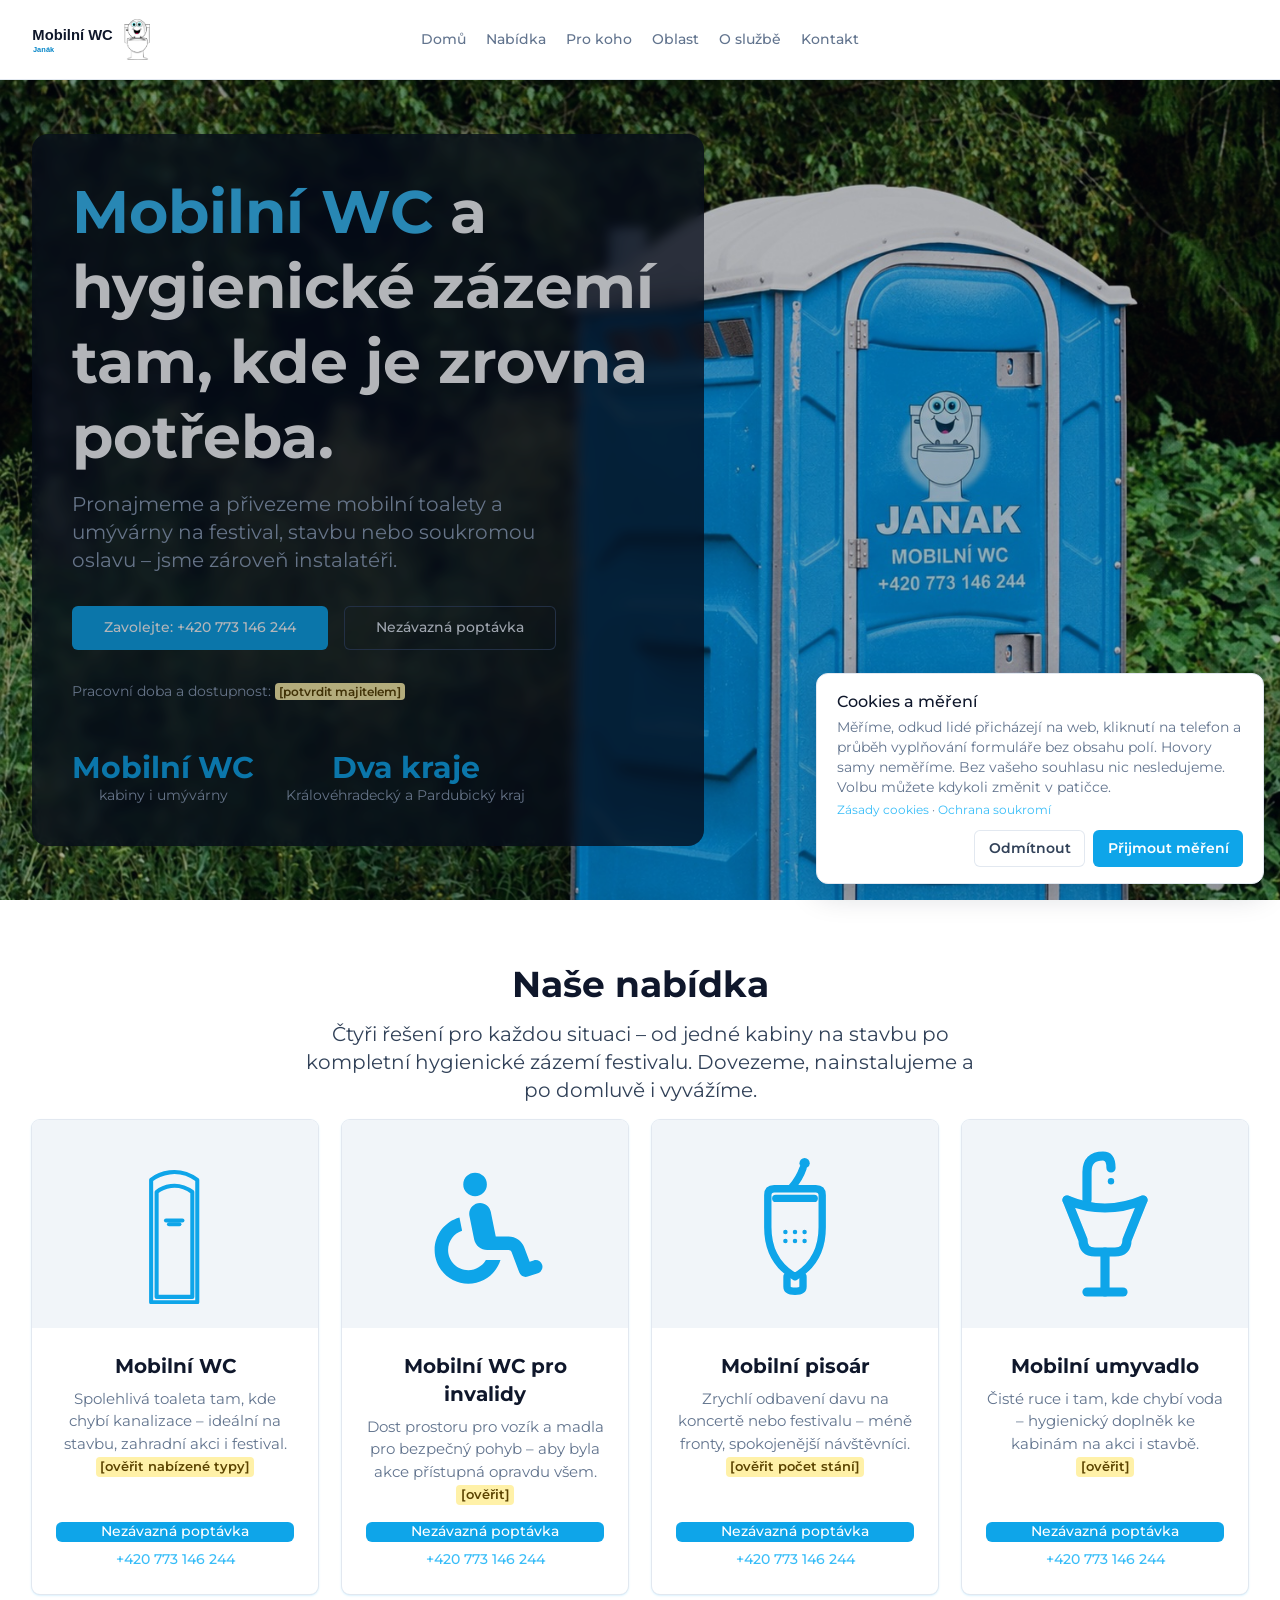
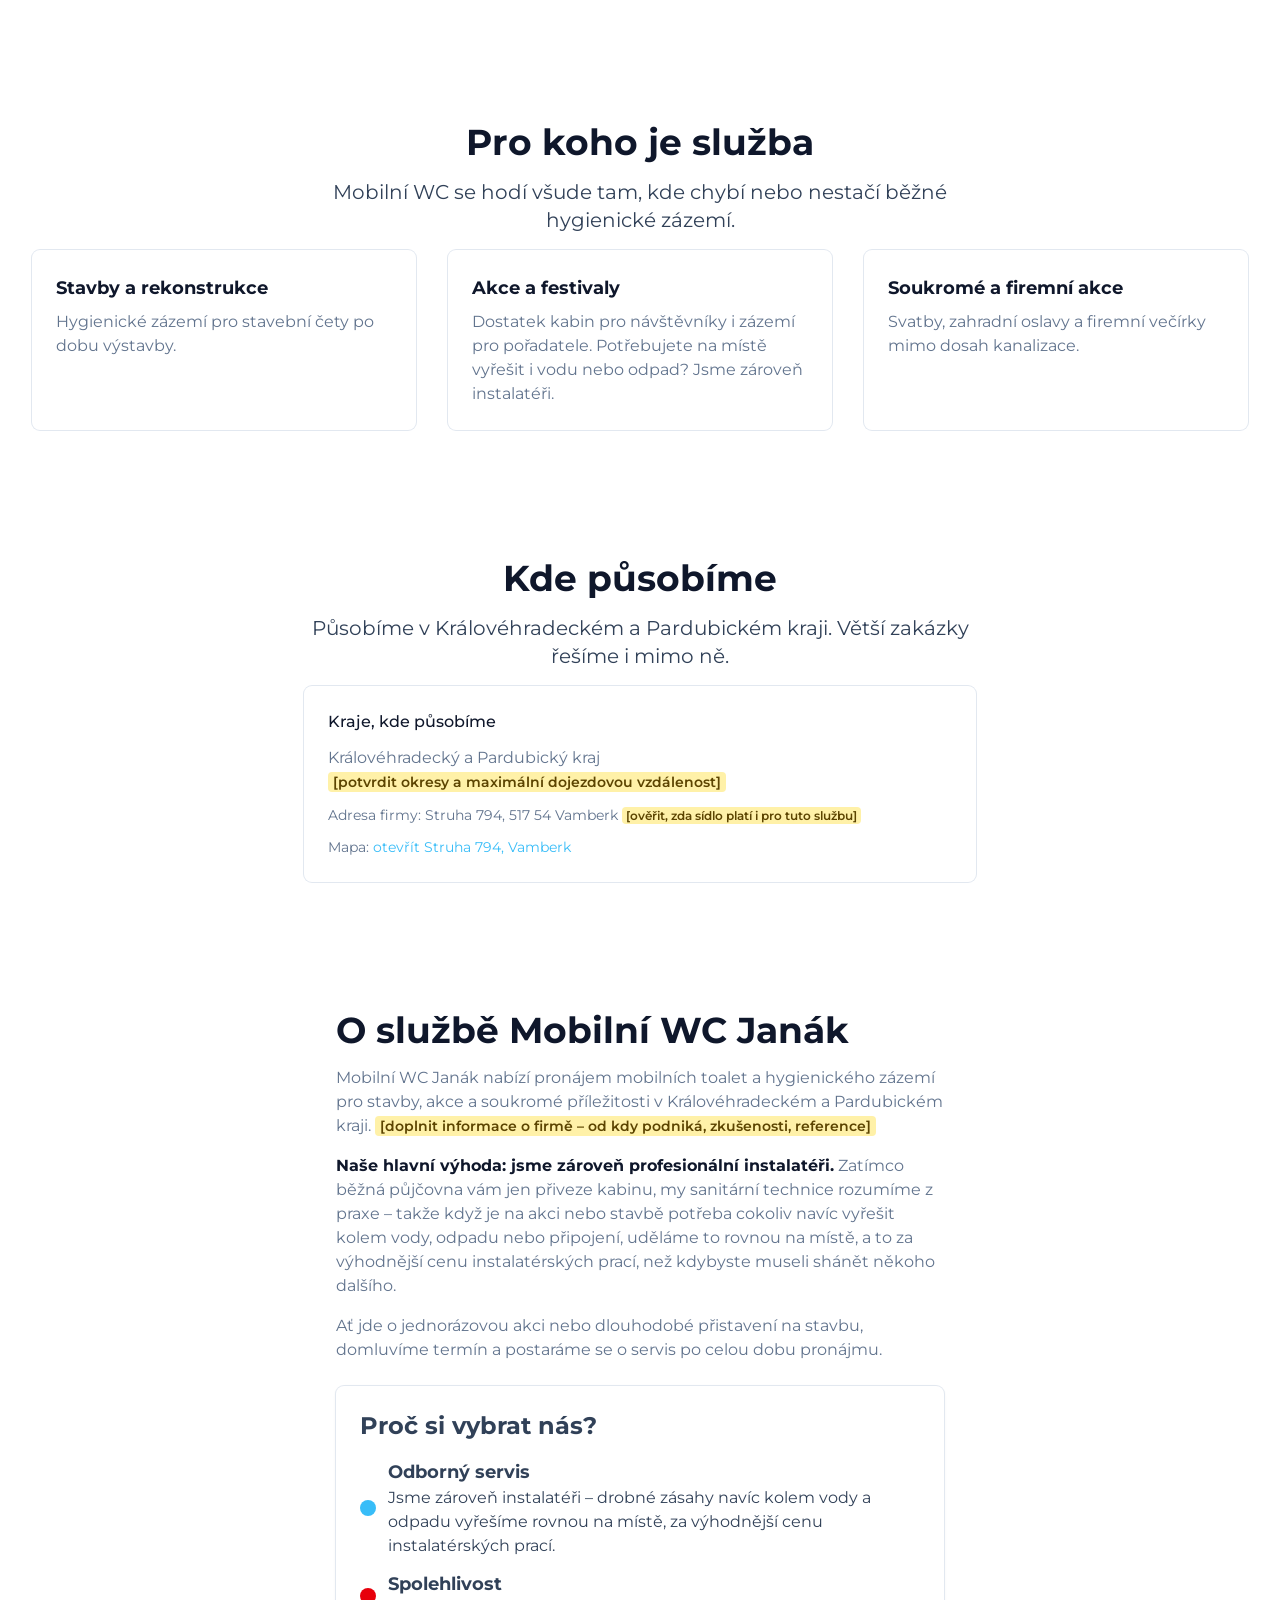
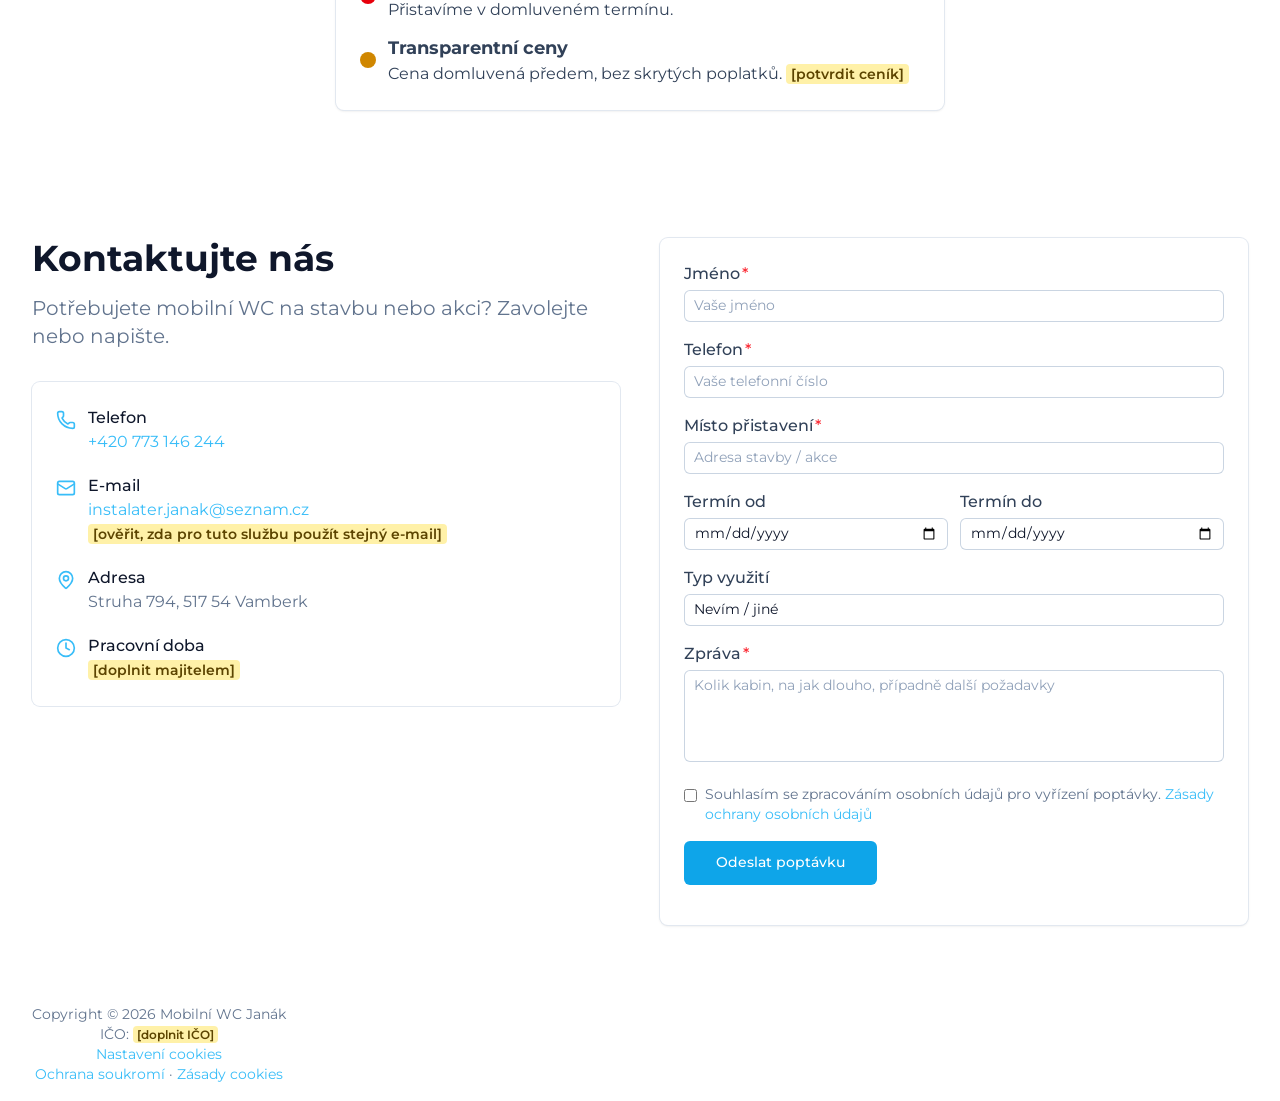
==== commit 6eba4608: "fix: zmenšit vozíčkáře, aby byl vizuálně stejně velký jako ostatní piktogramy Plná vyplněná silueta " ====
--- a/index.html
+++ b/index.html
@@ -90,7 +90,7 @@
       <div class="relative grid grid-cols-1 sm:grid-cols-2 lg:grid-cols-4 gap-6">
 
         <div class="relative flex flex-col rounded-lg bg-default ring ring-default shadow hover:-translate-0.5 hover:shadow-xl transition duration-300 ease-in-out shadow-blue-200 overflow-hidden">
-          <div class="bg-elevated flex items-center justify-center p-6"><img src="assets/img/icon-wc.svg?v=10" alt="Mobilní WC Janák" class="h-40 w-auto"></div>
+          <div class="bg-elevated flex items-center justify-center p-6"><img src="assets/img/icon-wc.svg?v=11" alt="Mobilní WC Janák" class="h-40 w-auto"></div>
           <div class="flex flex-col flex-1 gap-2 p-4 sm:p-6 text-center">
             <h3 class="text-xl font-bold text-highlighted">Mobilní WC</h3>
             <p class="text-[15px] text-muted flex-1">Spolehlivá toaleta tam, kde chybí kanalizace – ideální na stavbu, zahradní akci i festival. <span class="ov" title="Otevřený bod – ověřit před spuštěním">[ověřit nabízené typy]</span></p>
@@ -100,7 +100,7 @@
         </div>
 
         <div class="relative flex flex-col rounded-lg bg-default ring ring-default shadow hover:-translate-0.5 hover:shadow-xl transition duration-300 ease-in-out shadow-blue-200 overflow-hidden">
-          <div class="bg-elevated flex items-center justify-center p-6"><img src="assets/img/icon-invalid.svg?v=10" alt="Mobilní WC pro invalidy Janák" class="h-40 w-auto"></div>
+          <div class="bg-elevated flex items-center justify-center p-6"><img src="assets/img/icon-invalid.svg?v=11" alt="Mobilní WC pro invalidy Janák" class="h-40 w-auto"></div>
           <div class="flex flex-col flex-1 gap-2 p-4 sm:p-6 text-center">
             <h3 class="text-xl font-bold text-highlighted">Mobilní WC pro invalidy</h3>
             <p class="text-[15px] text-muted flex-1">Dost prostoru pro vozík a madla pro bezpečný pohyb – aby byla akce přístupná opravdu všem. <span class="ov" title="Otevřený bod – ověřit před spuštěním">[ověřit]</span></p>
@@ -110,7 +110,7 @@
         </div>
 
         <div class="relative flex flex-col rounded-lg bg-default ring ring-default shadow hover:-translate-0.5 hover:shadow-xl transition duration-300 ease-in-out shadow-blue-200 overflow-hidden">
-          <div class="bg-elevated flex items-center justify-center p-6"><img src="assets/img/icon-pisoar.svg?v=10" alt="Mobilní pisoár Janák" class="h-40 w-auto"></div>
+          <div class="bg-elevated flex items-center justify-center p-6"><img src="assets/img/icon-pisoar.svg?v=11" alt="Mobilní pisoár Janák" class="h-40 w-auto"></div>
           <div class="flex flex-col flex-1 gap-2 p-4 sm:p-6 text-center">
             <h3 class="text-xl font-bold text-highlighted">Mobilní pisoár</h3>
             <p class="text-[15px] text-muted flex-1">Zrychlí odbavení davu na koncertě nebo festivalu – méně fronty, spokojenější návštěvníci. <span class="ov" title="Otevřený bod – ověřit před spuštěním">[ověřit počet stání]</span></p>
@@ -120,7 +120,7 @@
         </div>
 
         <div class="relative flex flex-col rounded-lg bg-default ring ring-default shadow hover:-translate-0.5 hover:shadow-xl transition duration-300 ease-in-out shadow-blue-200 overflow-hidden">
-          <div class="bg-elevated flex items-center justify-center p-6"><img src="assets/img/icon-umyvadlo.svg?v=10" alt="Mobilní umyvadlo Janák" class="h-40 w-auto"></div>
+          <div class="bg-elevated flex items-center justify-center p-6"><img src="assets/img/icon-umyvadlo.svg?v=11" alt="Mobilní umyvadlo Janák" class="h-40 w-auto"></div>
           <div class="flex flex-col flex-1 gap-2 p-4 sm:p-6 text-center">
             <h3 class="text-xl font-bold text-highlighted">Mobilní umyvadlo</h3>
             <p class="text-[15px] text-muted flex-1">Čisté ruce i tam, kde chybí voda – hygienický doplněk ke kabinám na akci i stavbě. <span class="ov" title="Otevřený bod – ověřit před spuštěním">[ověřit]</span></p>
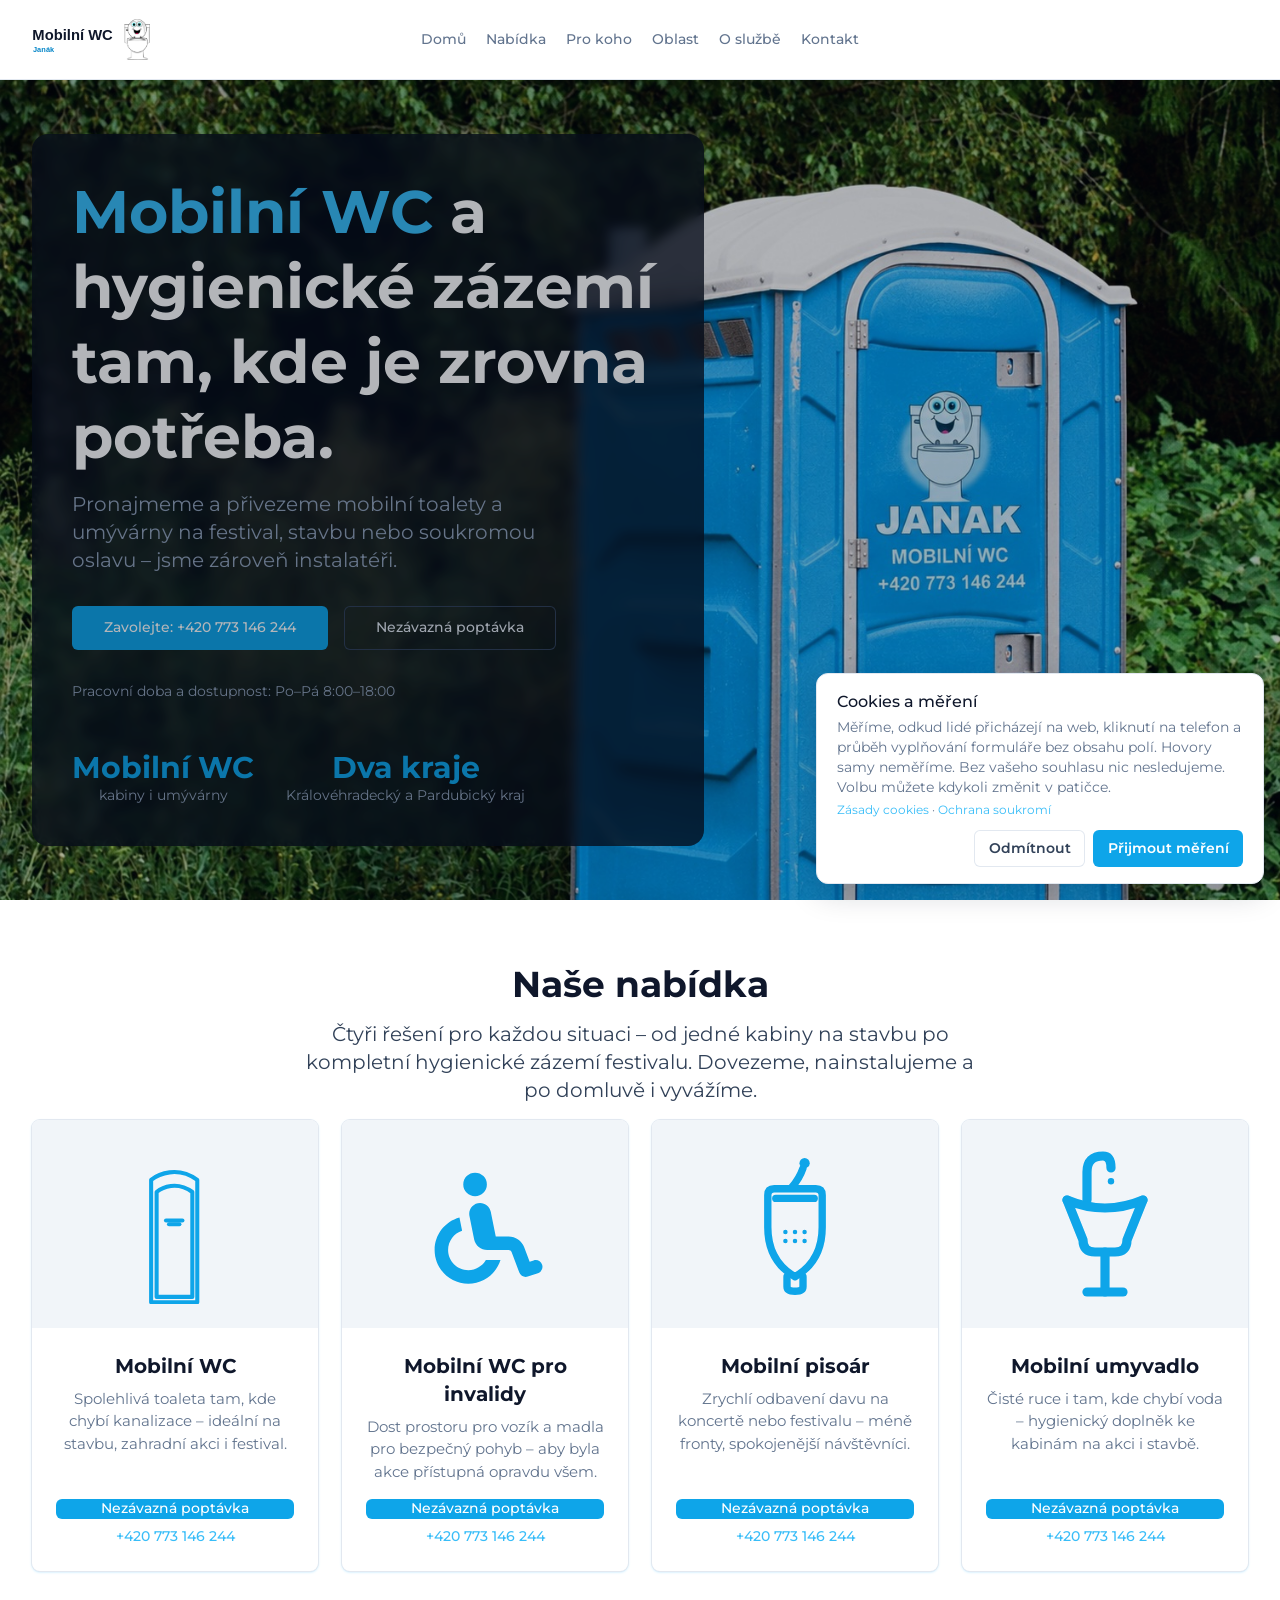
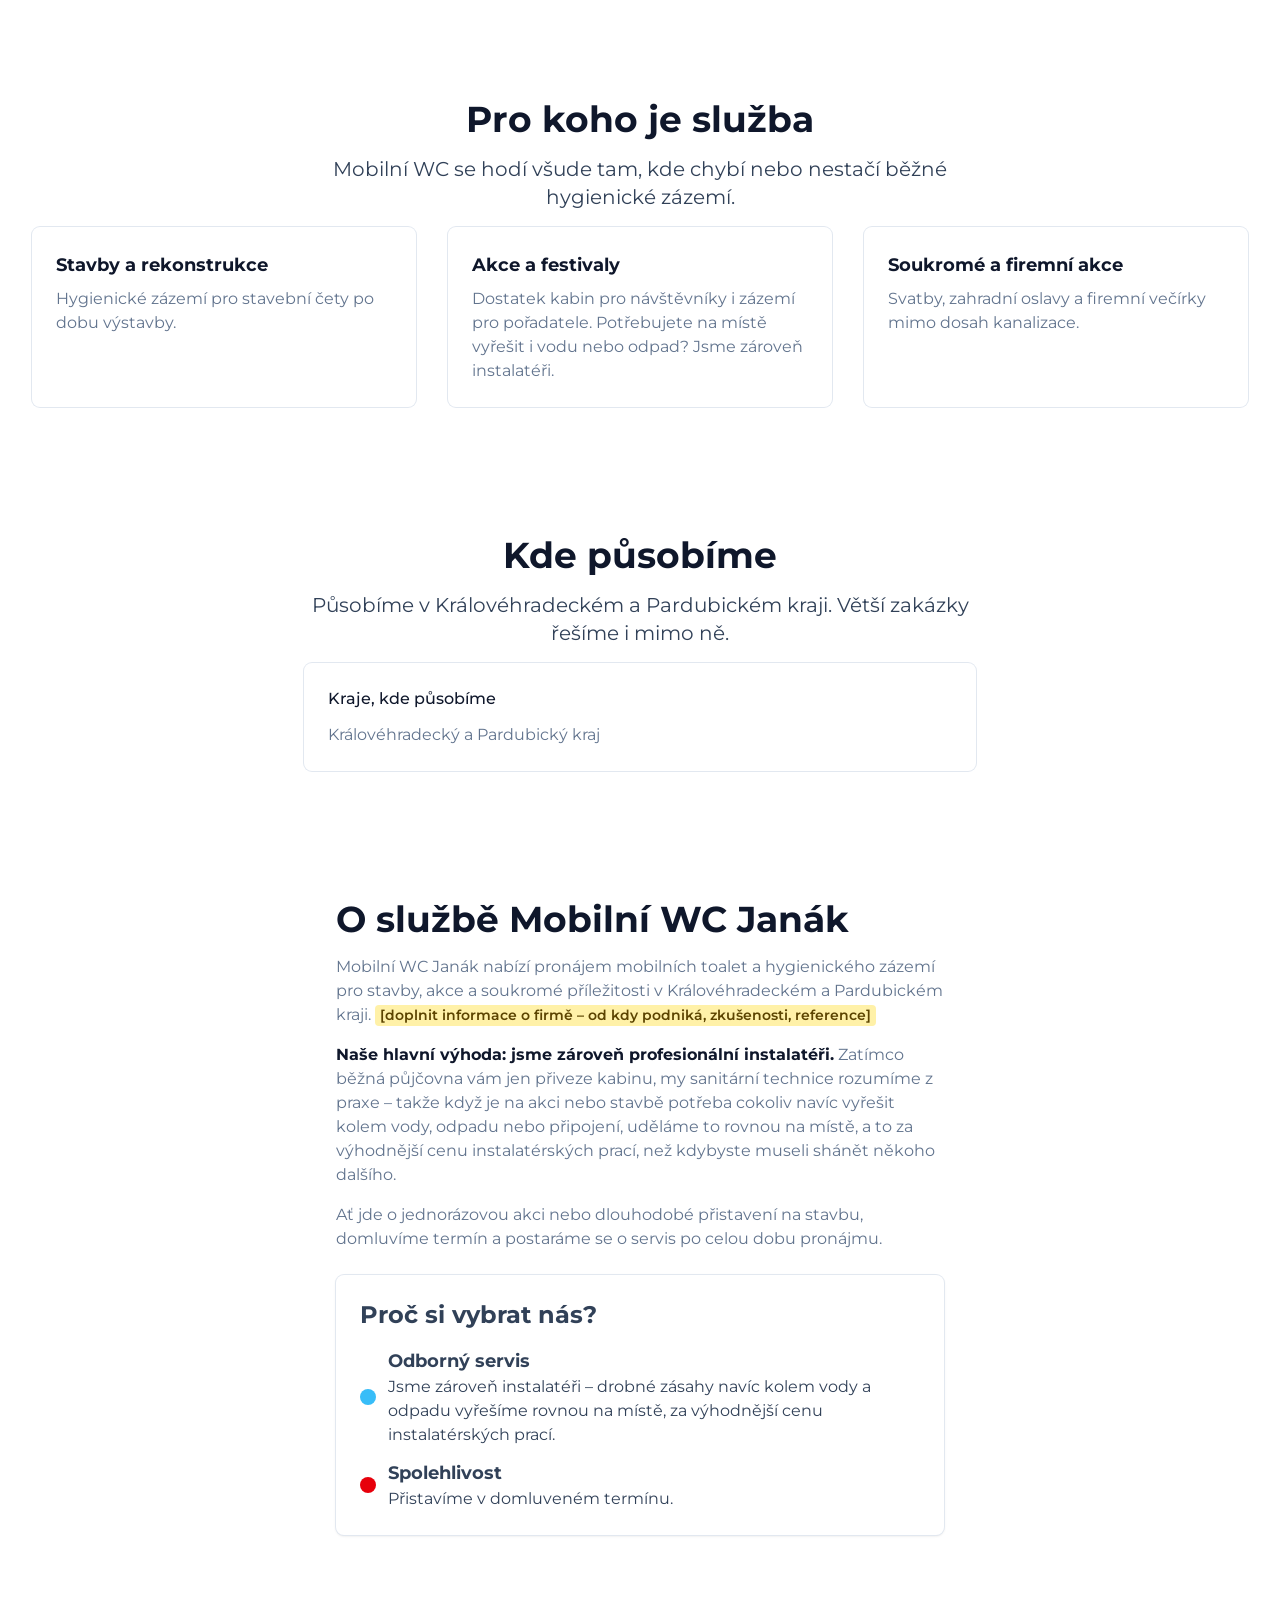
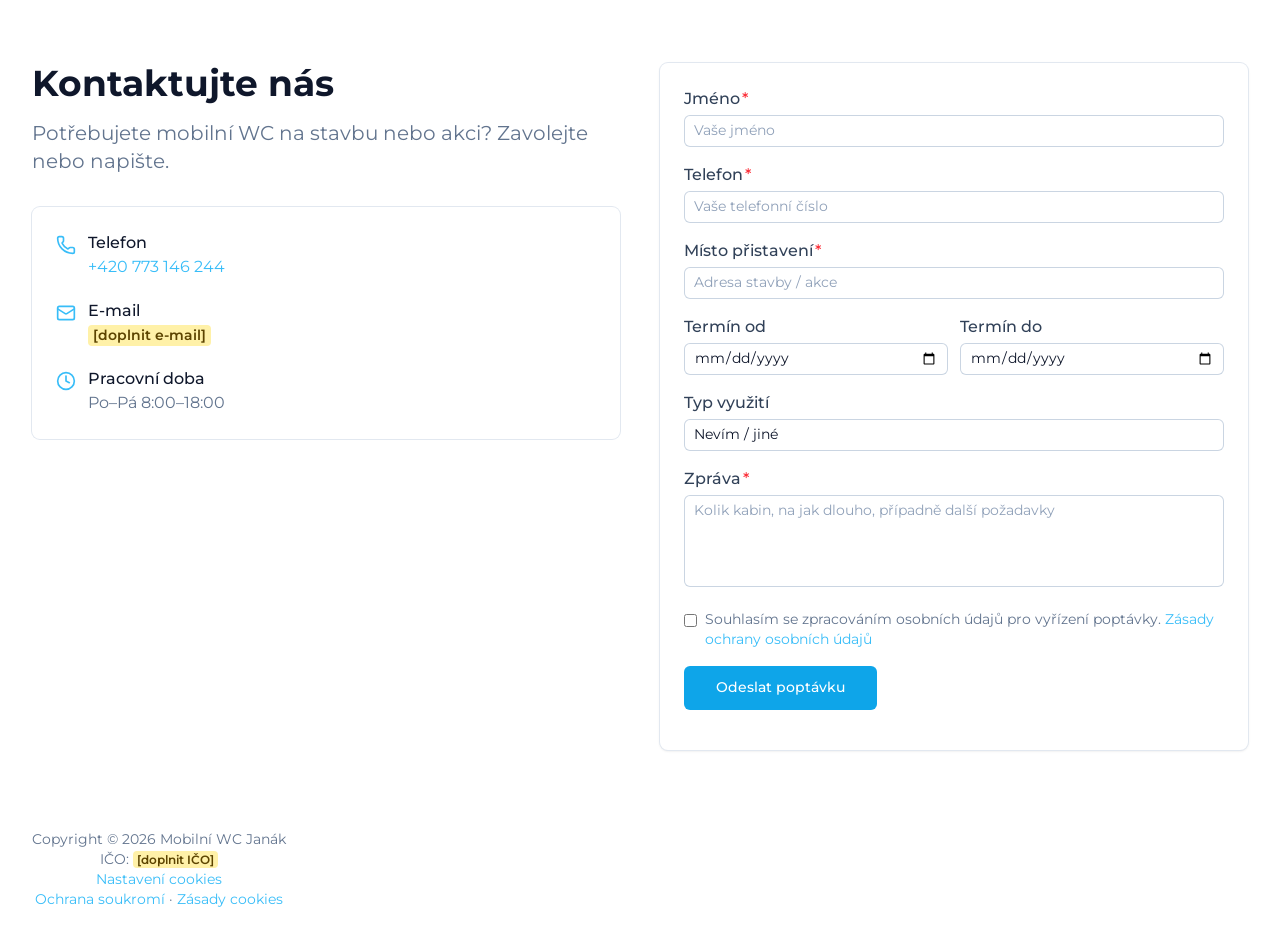
==== commit 9d9e20da: "Finalizace obsahu: pracovní doba, odstranění adresy/ceníku, e-mail placeholder - pracovní doba Po–Pá" ====
--- a/index.html
+++ b/index.html
@@ -14,7 +14,7 @@
 <link rel="stylesheet" href="assets/css/navrh.css?v=13">
 <script src="assets/js/mereni.js" defer></script>
 <script src="assets/js/navrh.js" defer></script>
-<script type="application/ld+json">{"@context": "https://schema.org", "@type": "LocalBusiness", "name": "Mobilní WC Janák", "telephone": "+420773146244", "email": "instalater.janak@seznam.cz", "address": {"@type": "PostalAddress", "streetAddress": "Struha 794", "addressLocality": "Vamberk", "postalCode": "517 54", "addressCountry": "CZ"}, "url": "https://www.mobilni-wc-janak.cz/", "areaServed": [{"@type": "AdministrativeArea", "name": "Královéhradecký kraj"}, {"@type": "AdministrativeArea", "name": "Pardubický kraj"}]}</script>
+<script type="application/ld+json">{"@context": "https://schema.org", "@type": "LocalBusiness", "name": "Mobilní WC Janák", "telephone": "+420773146244", "url": "https://www.mobilni-wc-janak.cz/", "areaServed": [{"@type": "AdministrativeArea", "name": "Královéhradecký kraj"}, {"@type": "AdministrativeArea", "name": "Pardubický kraj"}]}</script>
 </head>
 <body data-consent="unset">
 <div id="app" class="isolate">
@@ -73,7 +73,7 @@
           <a href="tel:+420773146244" data-tel-loc="hero" class="inline-flex items-center justify-center gap-2 whitespace-nowrap text-sm font-medium transition-colors h-11 rounded-md px-8 bg-blue-600 hover:bg-blue-700 text-white">Zavolejte: +420 773 146 244</a>
           <a href="#kontakt" data-cta="hero_poptavka" class="inline-flex items-center justify-center gap-2 whitespace-nowrap text-sm font-medium transition-colors h-11 rounded-md px-8 ring ring-inset ring-accented text-default hover:bg-elevated">Nezávazná poptávka</a>
         </div>
-        <p class="text-sm text-muted">Pracovní doba a dostupnost: <span class="ov" title="Otevřený bod – ověřit před spuštěním">[potvrdit majitelem]</span></p>
+        <p class="text-sm text-muted">Pracovní doba a dostupnost: Po–Pá 8:00–18:00</p>
         <div class="flex flex-wrap gap-x-8 gap-y-4 pt-4 justify-center sm:justify-start">
           <div class="text-center sm:text-left"><div class="text-3xl font-bold text-blue-600">Mobilní WC</div><div class="text-sm text-muted">kabiny i umývárny</div></div>
           <div class="text-center sm:text-left"><div class="text-3xl font-bold text-blue-600">Dva kraje</div><div class="text-sm text-muted">Královéhradecký a Pardubický kraj</div></div>
@@ -93,7 +93,7 @@
           <div class="bg-elevated flex items-center justify-center p-6"><img src="assets/img/icon-wc.svg?v=11" alt="Mobilní WC Janák" class="h-40 w-auto"></div>
           <div class="flex flex-col flex-1 gap-2 p-4 sm:p-6 text-center">
             <h3 class="text-xl font-bold text-highlighted">Mobilní WC</h3>
-            <p class="text-[15px] text-muted flex-1">Spolehlivá toaleta tam, kde chybí kanalizace – ideální na stavbu, zahradní akci i festival. <span class="ov" title="Otevřený bod – ověřit před spuštěním">[ověřit nabízené typy]</span></p>
+            <p class="text-[15px] text-muted flex-1">Spolehlivá toaleta tam, kde chybí kanalizace – ideální na stavbu, zahradní akci i festival.</p>
             <a href="#kontakt" data-cta="nabidka_wc" class="inline-flex items-center justify-center gap-2 whitespace-nowrap text-sm font-medium transition-colors h-10 rounded-md px-4 bg-blue-600 hover:bg-blue-700 text-white w-full mt-2">Nezávazná poptávka</a>
             <a href="tel:+420773146244" data-tel-loc="nabidka_wc" class="inline-flex items-center justify-center gap-1.5 text-sm font-medium text-primary hover:underline">+420 773 146 244</a>
           </div>
@@ -103,7 +103,7 @@
           <div class="bg-elevated flex items-center justify-center p-6"><img src="assets/img/icon-invalid.svg?v=11" alt="Mobilní WC pro invalidy Janák" class="h-40 w-auto"></div>
           <div class="flex flex-col flex-1 gap-2 p-4 sm:p-6 text-center">
             <h3 class="text-xl font-bold text-highlighted">Mobilní WC pro invalidy</h3>
-            <p class="text-[15px] text-muted flex-1">Dost prostoru pro vozík a madla pro bezpečný pohyb – aby byla akce přístupná opravdu všem. <span class="ov" title="Otevřený bod – ověřit před spuštěním">[ověřit]</span></p>
+            <p class="text-[15px] text-muted flex-1">Dost prostoru pro vozík a madla pro bezpečný pohyb – aby byla akce přístupná opravdu všem.</p>
             <a href="#kontakt" data-cta="nabidka_invalid" class="inline-flex items-center justify-center gap-2 whitespace-nowrap text-sm font-medium transition-colors h-10 rounded-md px-4 bg-blue-600 hover:bg-blue-700 text-white w-full mt-2">Nezávazná poptávka</a>
             <a href="tel:+420773146244" data-tel-loc="nabidka_invalid" class="inline-flex items-center justify-center gap-1.5 text-sm font-medium text-primary hover:underline">+420 773 146 244</a>
           </div>
@@ -113,7 +113,7 @@
           <div class="bg-elevated flex items-center justify-center p-6"><img src="assets/img/icon-pisoar.svg?v=11" alt="Mobilní pisoár Janák" class="h-40 w-auto"></div>
           <div class="flex flex-col flex-1 gap-2 p-4 sm:p-6 text-center">
             <h3 class="text-xl font-bold text-highlighted">Mobilní pisoár</h3>
-            <p class="text-[15px] text-muted flex-1">Zrychlí odbavení davu na koncertě nebo festivalu – méně fronty, spokojenější návštěvníci. <span class="ov" title="Otevřený bod – ověřit před spuštěním">[ověřit počet stání]</span></p>
+            <p class="text-[15px] text-muted flex-1">Zrychlí odbavení davu na koncertě nebo festivalu – méně fronty, spokojenější návštěvníci.</p>
             <a href="#kontakt" data-cta="nabidka_pisoar" class="inline-flex items-center justify-center gap-2 whitespace-nowrap text-sm font-medium transition-colors h-10 rounded-md px-4 bg-blue-600 hover:bg-blue-700 text-white w-full mt-2">Nezávazná poptávka</a>
             <a href="tel:+420773146244" data-tel-loc="nabidka_pisoar" class="inline-flex items-center justify-center gap-1.5 text-sm font-medium text-primary hover:underline">+420 773 146 244</a>
           </div>
@@ -123,7 +123,7 @@
           <div class="bg-elevated flex items-center justify-center p-6"><img src="assets/img/icon-umyvadlo.svg?v=11" alt="Mobilní umyvadlo Janák" class="h-40 w-auto"></div>
           <div class="flex flex-col flex-1 gap-2 p-4 sm:p-6 text-center">
             <h3 class="text-xl font-bold text-highlighted">Mobilní umyvadlo</h3>
-            <p class="text-[15px] text-muted flex-1">Čisté ruce i tam, kde chybí voda – hygienický doplněk ke kabinám na akci i stavbě. <span class="ov" title="Otevřený bod – ověřit před spuštěním">[ověřit]</span></p>
+            <p class="text-[15px] text-muted flex-1">Čisté ruce i tam, kde chybí voda – hygienický doplněk ke kabinám na akci i stavbě.</p>
             <a href="#kontakt" data-cta="nabidka_umyvadlo" class="inline-flex items-center justify-center gap-2 whitespace-nowrap text-sm font-medium transition-colors h-10 rounded-md px-4 bg-blue-600 hover:bg-blue-700 text-white w-full mt-2">Nezávazná poptávka</a>
             <a href="tel:+420773146244" data-tel-loc="nabidka_umyvadlo" class="inline-flex items-center justify-center gap-1.5 text-sm font-medium text-primary hover:underline">+420 773 146 244</a>
           </div>
@@ -162,9 +162,7 @@
       <p class="text-center text-xl my-4 max-w-2xl mx-auto">Působíme v Královéhradeckém a Pardubickém kraji. Větší zakázky řešíme i mimo ně.</p>
       <div class="ring ring-default rounded-lg bg-default p-6 max-w-2xl mx-auto space-y-3">
         <div class="font-medium text-highlighted">Kraje, kde působíme</div>
-        <p class="text-muted">Královéhradecký a Pardubický kraj <span class="ov" title="Otevřený bod – ověřit před spuštěním">[potvrdit okresy a maximální dojezdovou vzdálenost]</span></p>
-        <p class="text-sm text-muted">Adresa firmy: Struha 794, 517 54 Vamberk <span class="ov" title="Otevřený bod – ověřit před spuštěním">[ověřit, zda sídlo platí i pro tuto službu]</span></p>
-        <p class="text-sm text-muted">Mapa: <a href="https://www.openstreetmap.org/search?query=Struha%20794%2C%20Vamberk" target="_blank" rel="noopener" class="text-primary hover:underline">otevřít Struha 794, Vamberk</a></p>
+        <p class="text-muted">Královéhradecký a Pardubický kraj</p>
       </div>
     </div>
   </section>
@@ -181,7 +179,6 @@
         <ul class="space-y-3">
           <li class="flex items-center gap-3"><span class="size-4 rounded-full bg-primary shrink-0"></span><div><h4 class="text-lg font-bold">Odborný servis</h4><p>Jsme zároveň instalatéři – drobné zásahy navíc kolem vody a odpadu vyřešíme rovnou na místě, za výhodnější cenu instalatérských prací.</p></div></li>
           <li class="flex items-center gap-3"><span class="size-4 rounded-full bg-red-600 shrink-0"></span><div><h4 class="text-lg font-bold">Spolehlivost</h4><p>Přistavíme v domluveném termínu.</p></div></li>
-          <li class="flex items-center gap-3"><span class="size-4 rounded-full bg-yellow-600 shrink-0"></span><div><h4 class="text-lg font-bold">Transparentní ceny</h4><p>Cena domluvená předem, bez skrytých poplatků. <span class="ov" title="Otevřený bod – ověřit před spuštěním">[potvrdit ceník]</span></p></div></li>
         </ul>
       </div>
     </div>
@@ -197,9 +194,8 @@
         </div>
         <div class="space-y-5 ring ring-default rounded-lg bg-default p-4 sm:p-6">
           <div class="flex items-start gap-3"><span class="iconify i-lucide:phone size-5 bg-primary shrink-0 mt-1" aria-hidden="true"></span><div><div class="font-medium text-highlighted">Telefon</div><div class="text-muted"><a href="tel:+420773146244" data-tel-loc="kontakt" class="text-primary hover:underline">+420 773 146 244</a></div></div></div>
-          <div class="flex items-start gap-3"><span class="iconify i-lucide:mail size-5 bg-primary shrink-0 mt-1" aria-hidden="true"></span><div><div class="font-medium text-highlighted">E-mail</div><div class="text-muted"><a href="mailto:instalater.janak@seznam.cz" data-email-loc="kontakt" class="text-primary hover:underline">instalater.janak@seznam.cz</a> <span class="ov" title="Otevřený bod – ověřit před spuštěním">[ověřit, zda pro tuto službu použít stejný e-mail]</span></div></div></div>
-          <div class="flex items-start gap-3"><span class="iconify i-lucide:map-pin size-5 bg-primary shrink-0 mt-1" aria-hidden="true"></span><div><div class="font-medium text-highlighted">Adresa</div><div class="text-muted">Struha 794, 517 54 Vamberk</div></div></div>
-          <div class="flex items-start gap-3"><span class="iconify i-lucide:clock-4 size-5 bg-primary shrink-0 mt-1" aria-hidden="true"></span><div><div class="font-medium text-highlighted">Pracovní doba</div><div class="text-muted"><span class="ov" title="Otevřený bod – ověřit před spuštěním">[doplnit majitelem]</span></div></div></div>
+          <div class="flex items-start gap-3"><span class="iconify i-lucide:mail size-5 bg-primary shrink-0 mt-1" aria-hidden="true"></span><div><div class="font-medium text-highlighted">E-mail</div><div class="text-muted"><span class="ov" title="Otevřený bod – ověřit před spuštěním">[doplnit e-mail]</span></div></div></div>
+          <div class="flex items-start gap-3"><span class="iconify i-lucide:clock-4 size-5 bg-primary shrink-0 mt-1" aria-hidden="true"></span><div><div class="font-medium text-highlighted">Pracovní doba</div><div class="text-muted">Po–Pá 8:00–18:00</div></div></div>
         </div>
       </div>
       <div class="space-y-4">
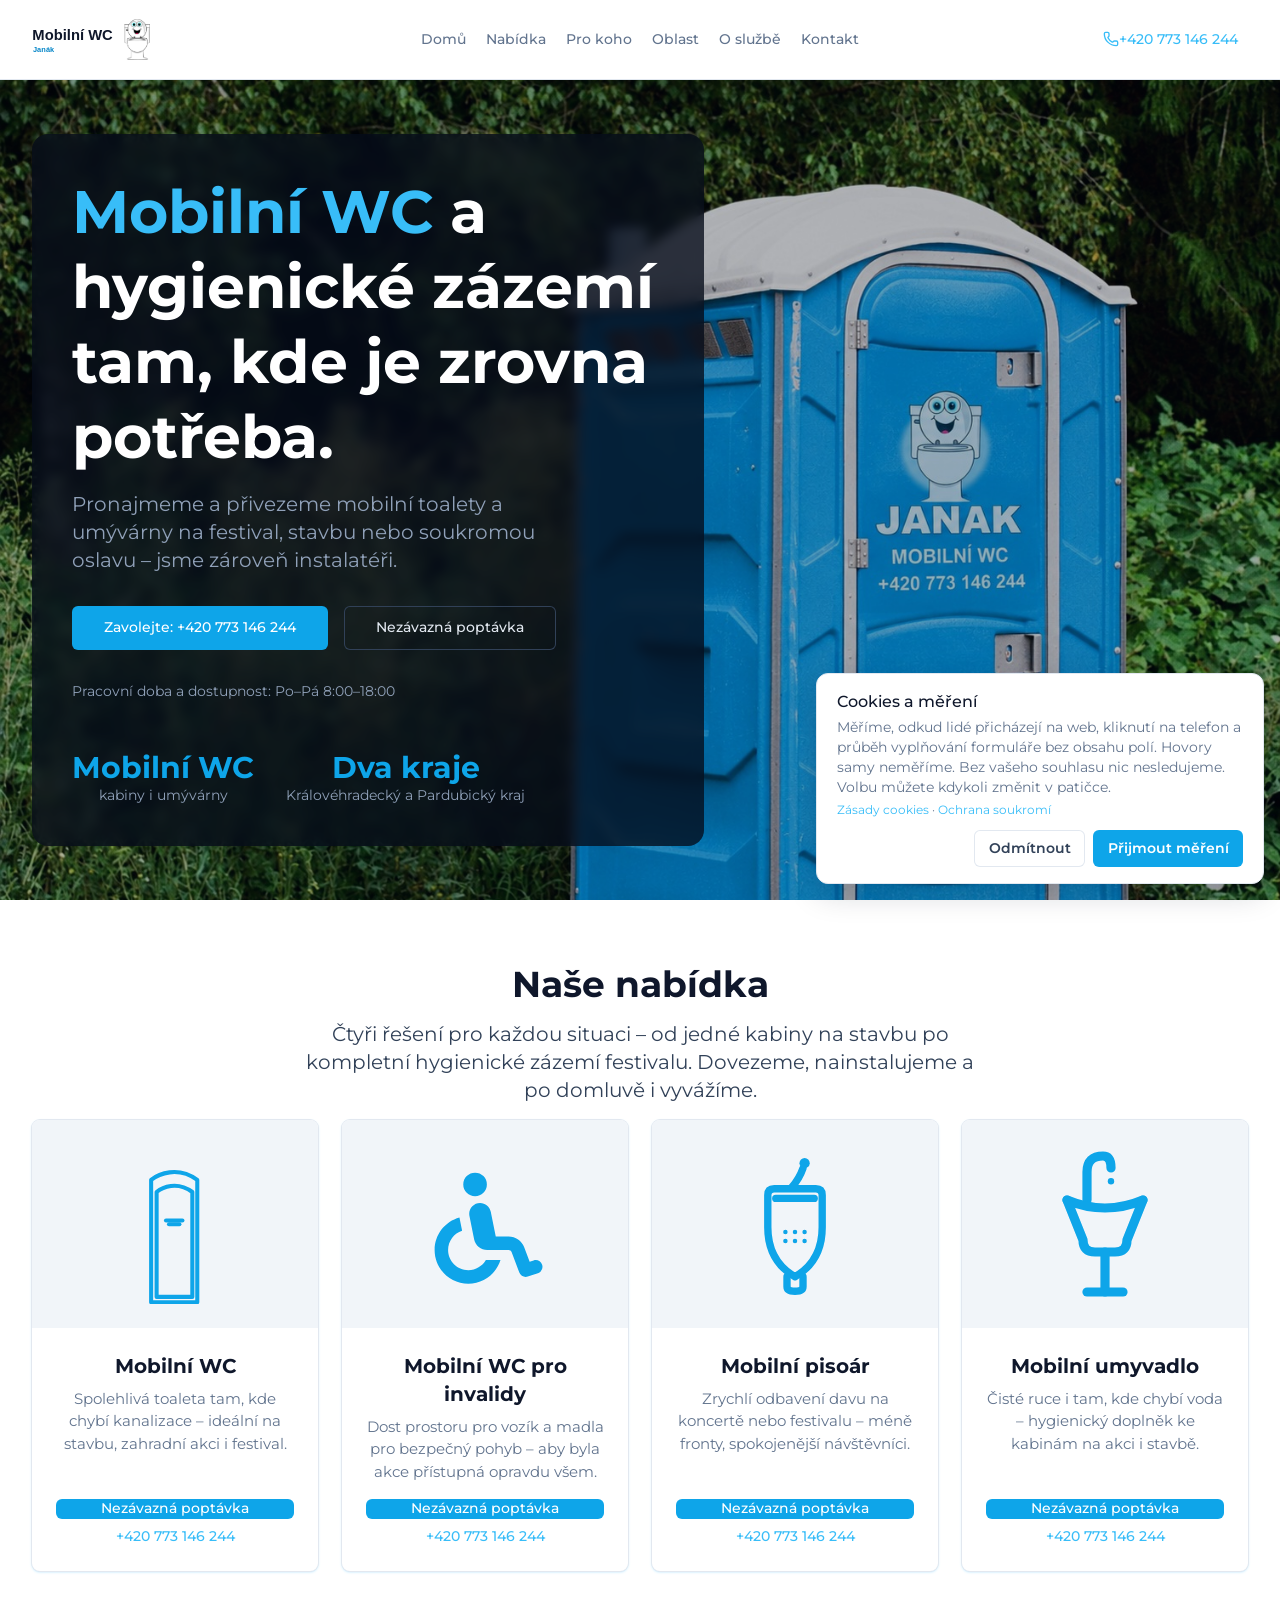
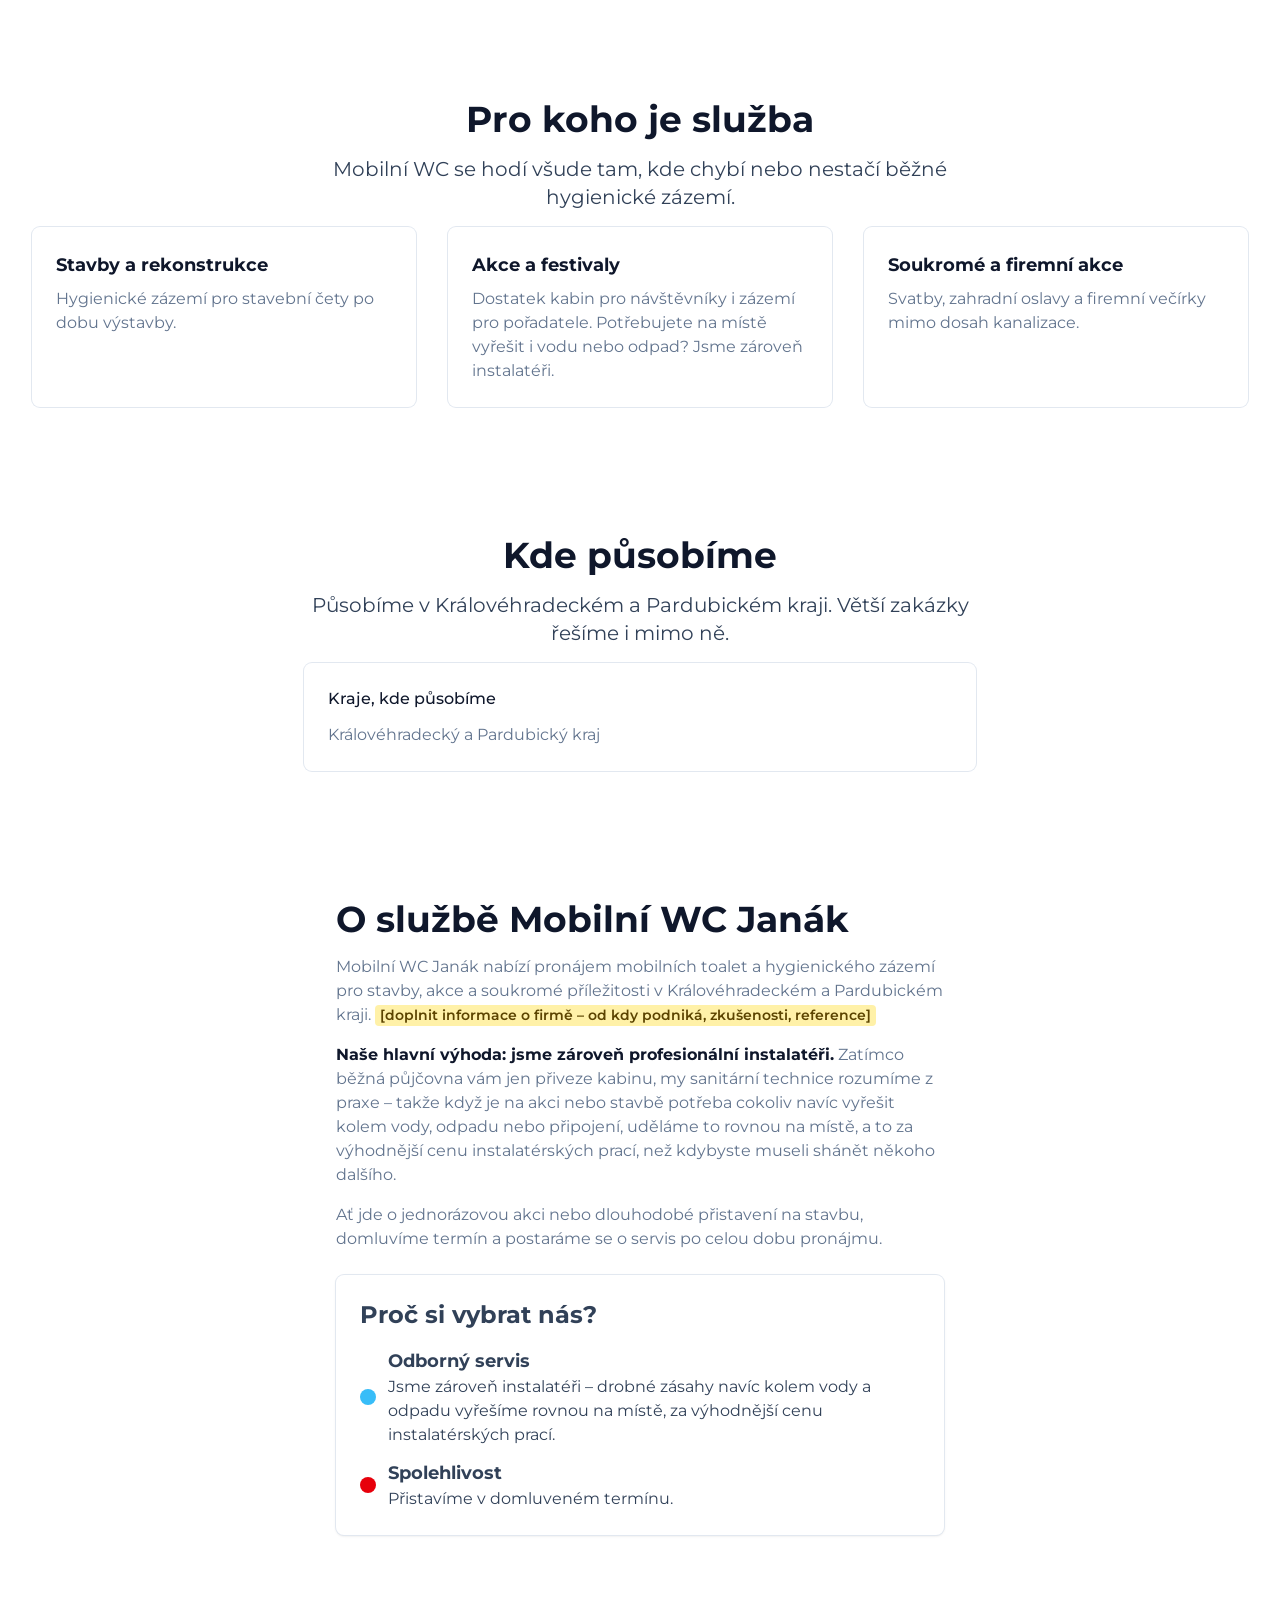
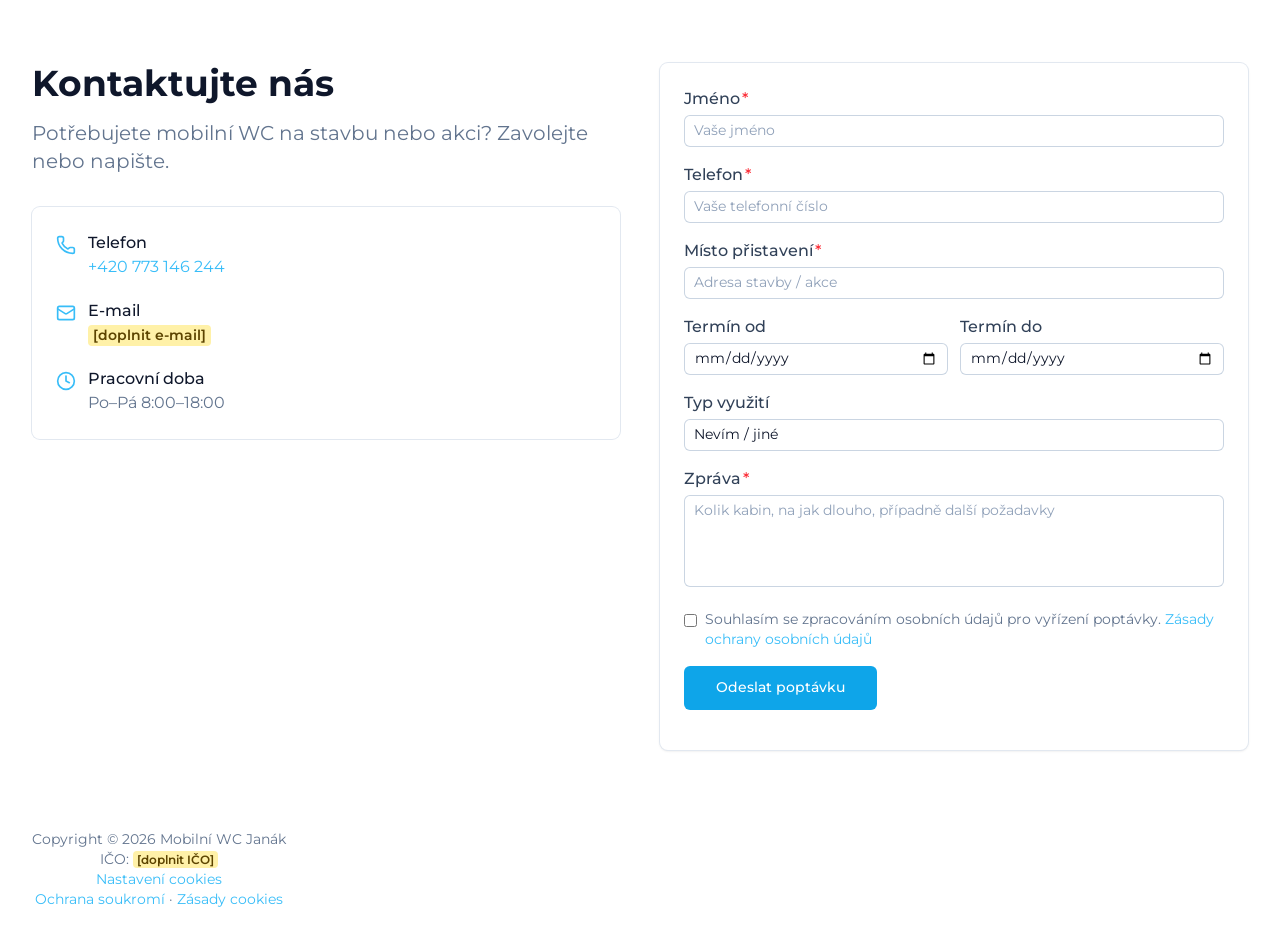
==== commit bcd64a52: "fix: tlačítka telefonu a formuláře nešla kliknout (chybějící z-10/sm:inline-flex) - .z-10 chyběla v " ====
--- a/index.html
+++ b/index.html
@@ -11,7 +11,7 @@
 <link rel="apple-touch-icon" sizes="180x180" href="assets/img/apple-touch-icon.png">
 <link rel="stylesheet" href="assets/css/entry.css">
 <link rel="stylesheet" href="assets/css/inline.css">
-<link rel="stylesheet" href="assets/css/navrh.css?v=13">
+<link rel="stylesheet" href="assets/css/navrh.css?v=14">
 <script src="assets/js/mereni.js" defer></script>
 <script src="assets/js/navrh.js" defer></script>
 <script type="application/ld+json">{"@context": "https://schema.org", "@type": "LocalBusiness", "name": "Mobilní WC Janák", "telephone": "+420773146244", "url": "https://www.mobilni-wc-janak.cz/", "areaServed": [{"@type": "AdministrativeArea", "name": "Královéhradecký kraj"}, {"@type": "AdministrativeArea", "name": "Pardubický kraj"}]}</script>
--- a/assets/css/navrh.css
+++ b/assets/css/navrh.css
@@ -137,11 +137,13 @@
   .sm\:grid-cols-3 { grid-template-columns: repeat(3, minmax(0, 1fr)); }
   .sm\:p-8 { padding: 2rem; }
   .sm\:w-auto { width: auto; }
+  .sm\:inline-flex { display: inline-flex; }
 }
 @media (min-width: 48rem) {
   .md\:grid-cols-2 { grid-template-columns: repeat(2, minmax(0, 1fr)); }
 }
 
+.z-10 { z-index: 10; }
 .z-20 { z-index: 20; }
 .self-start { align-self: start; }
 .h-\[720px\] { height: 720px; }
